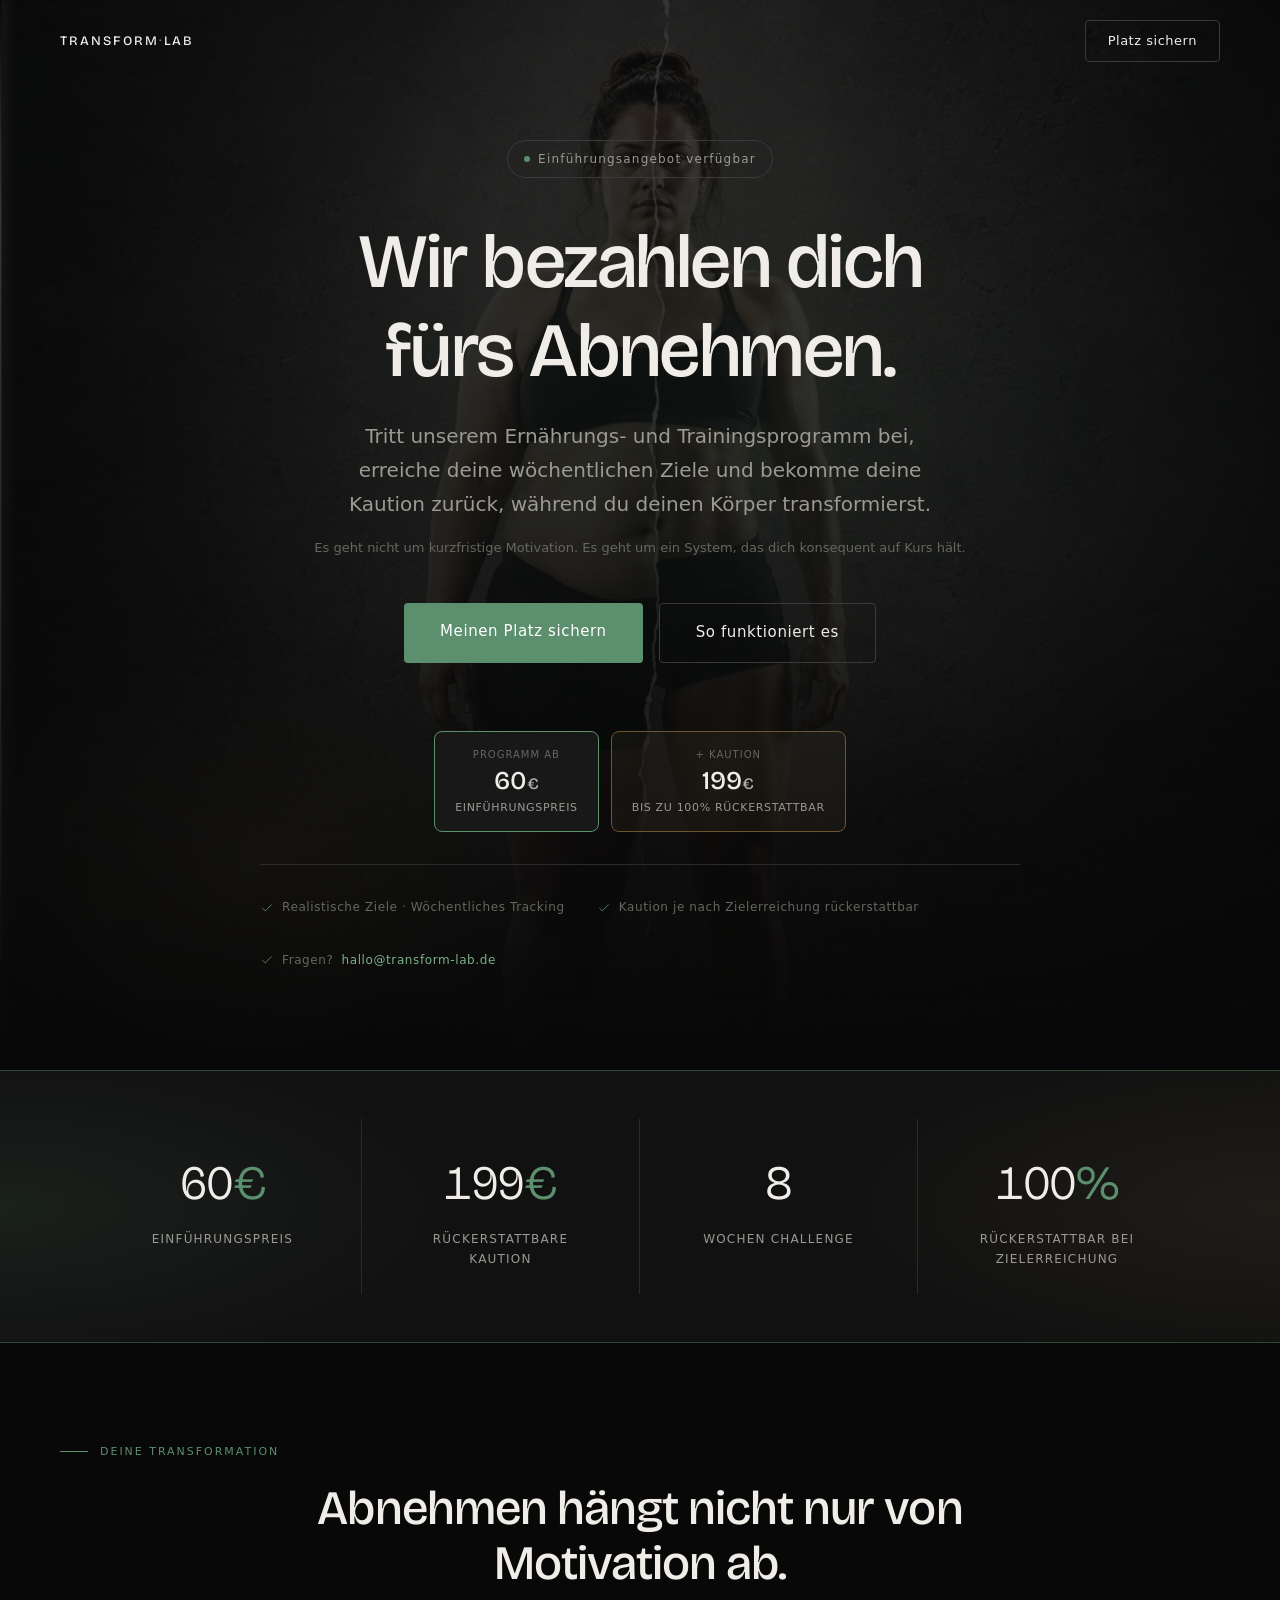
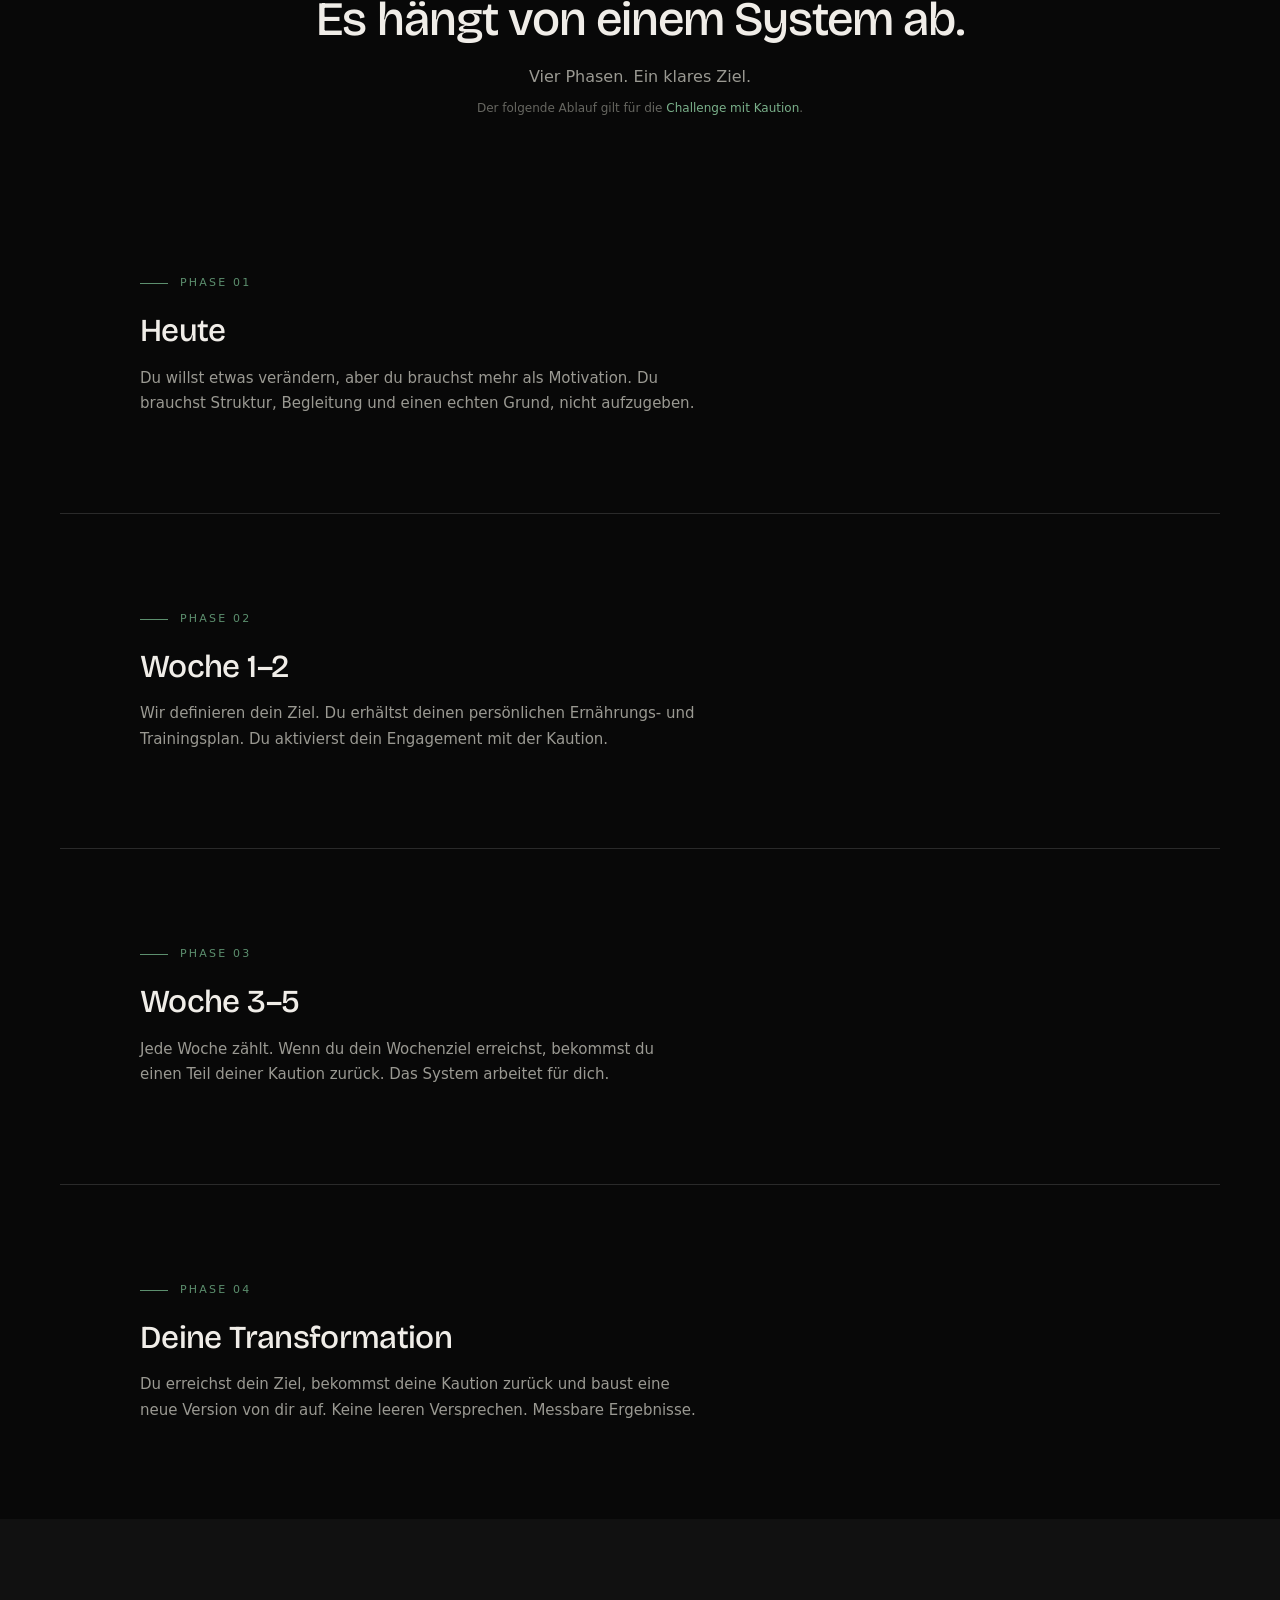
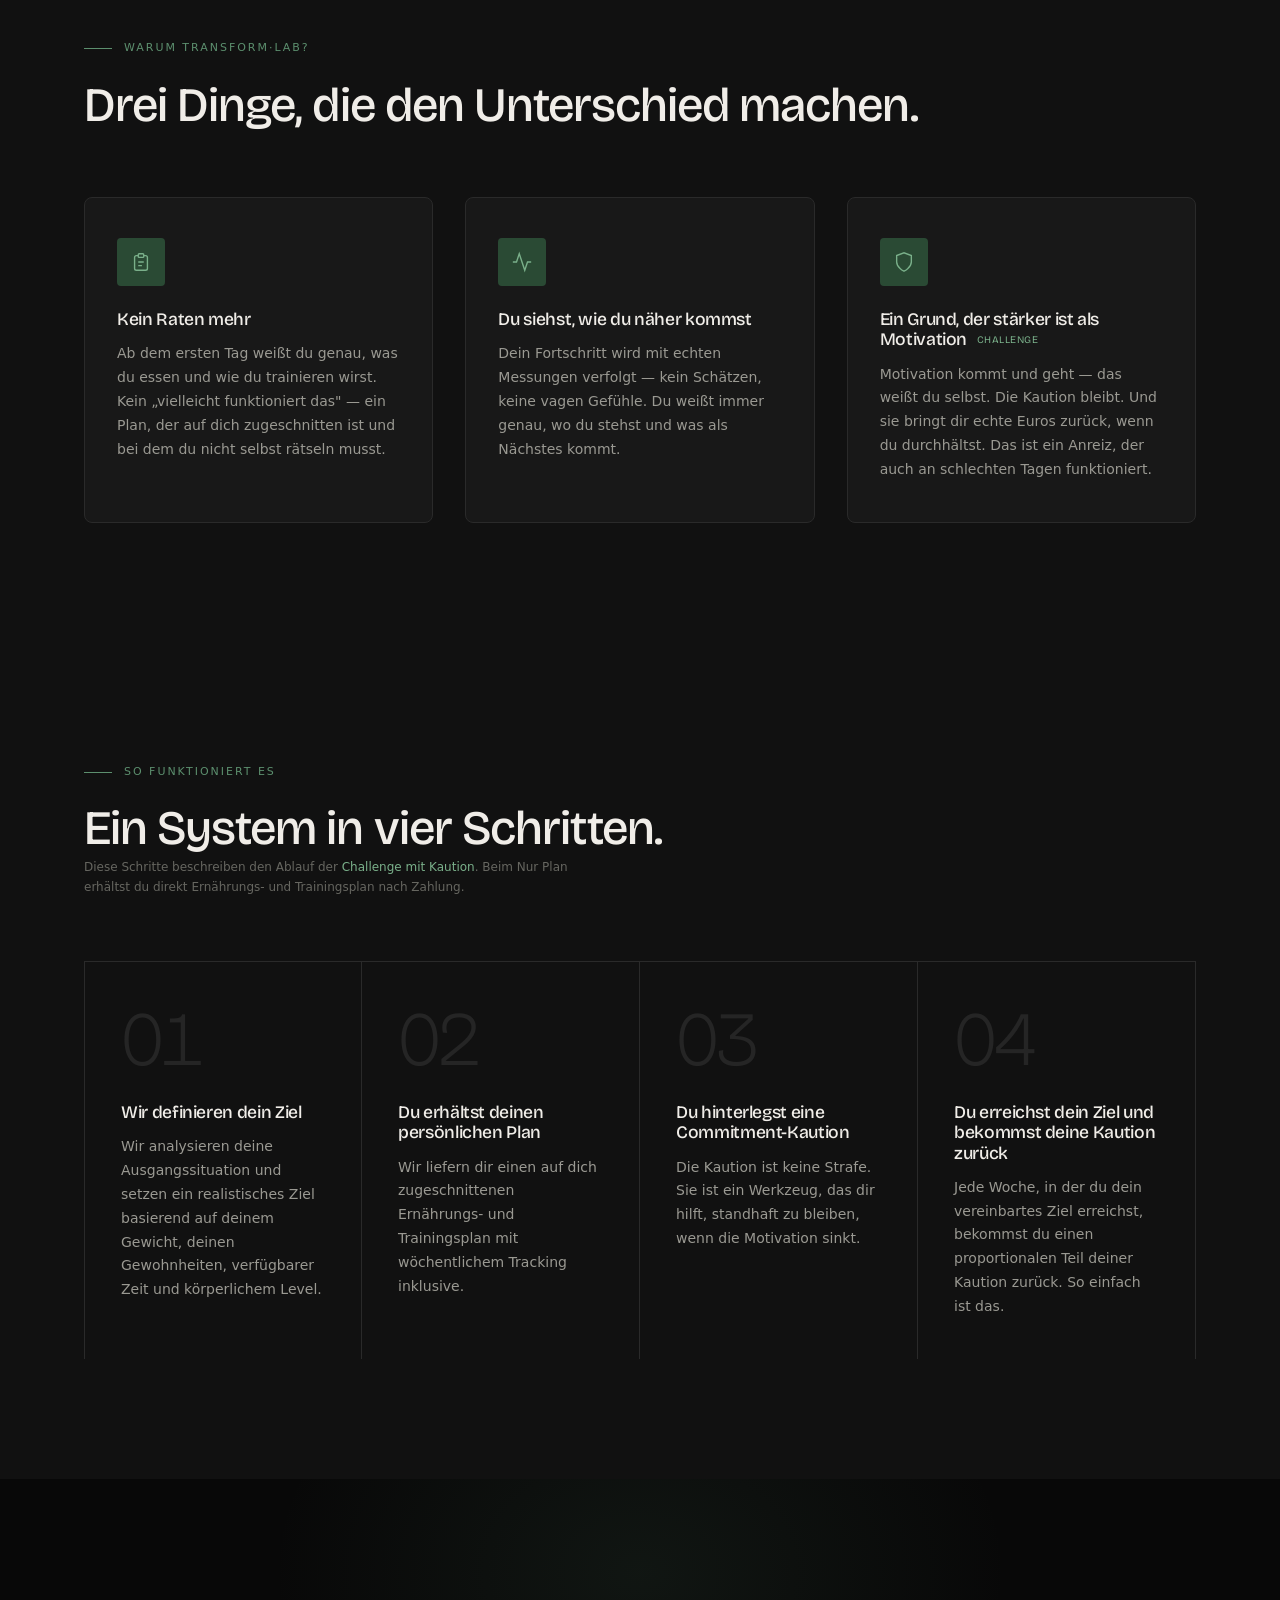
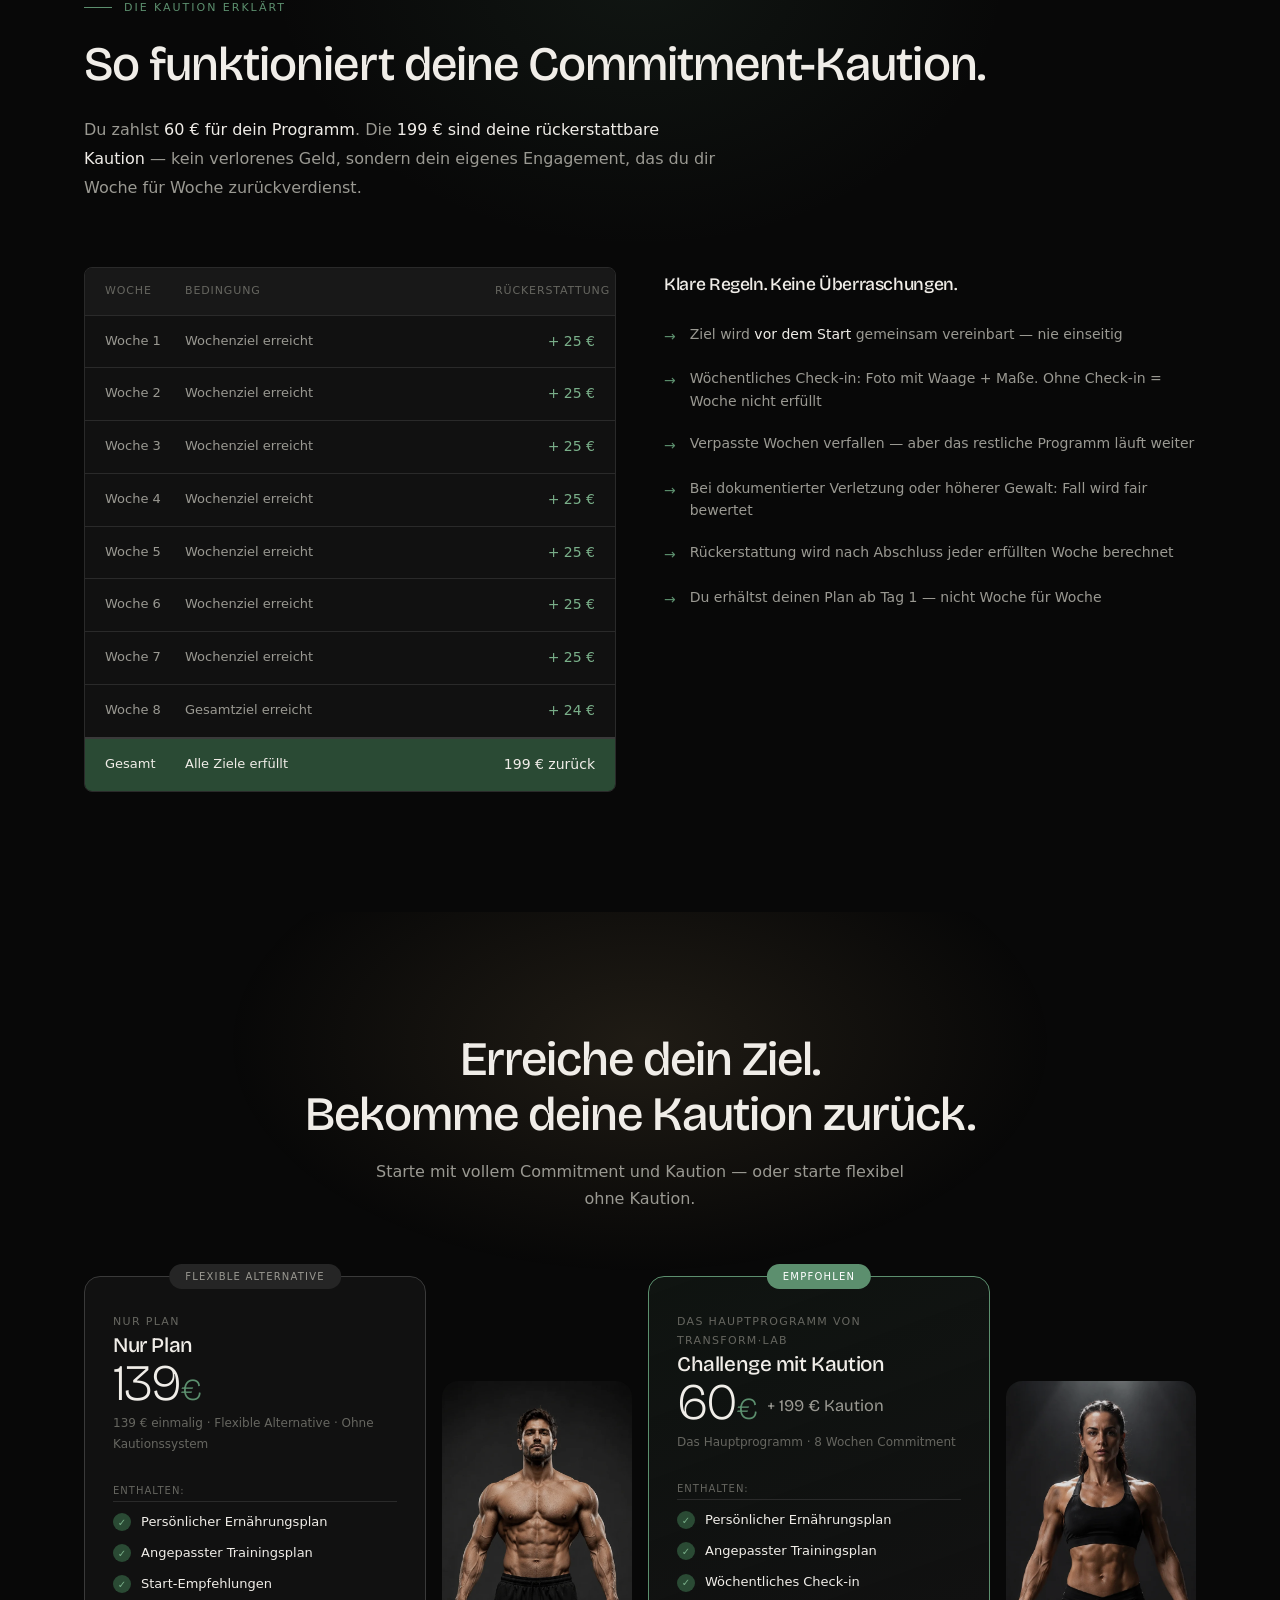
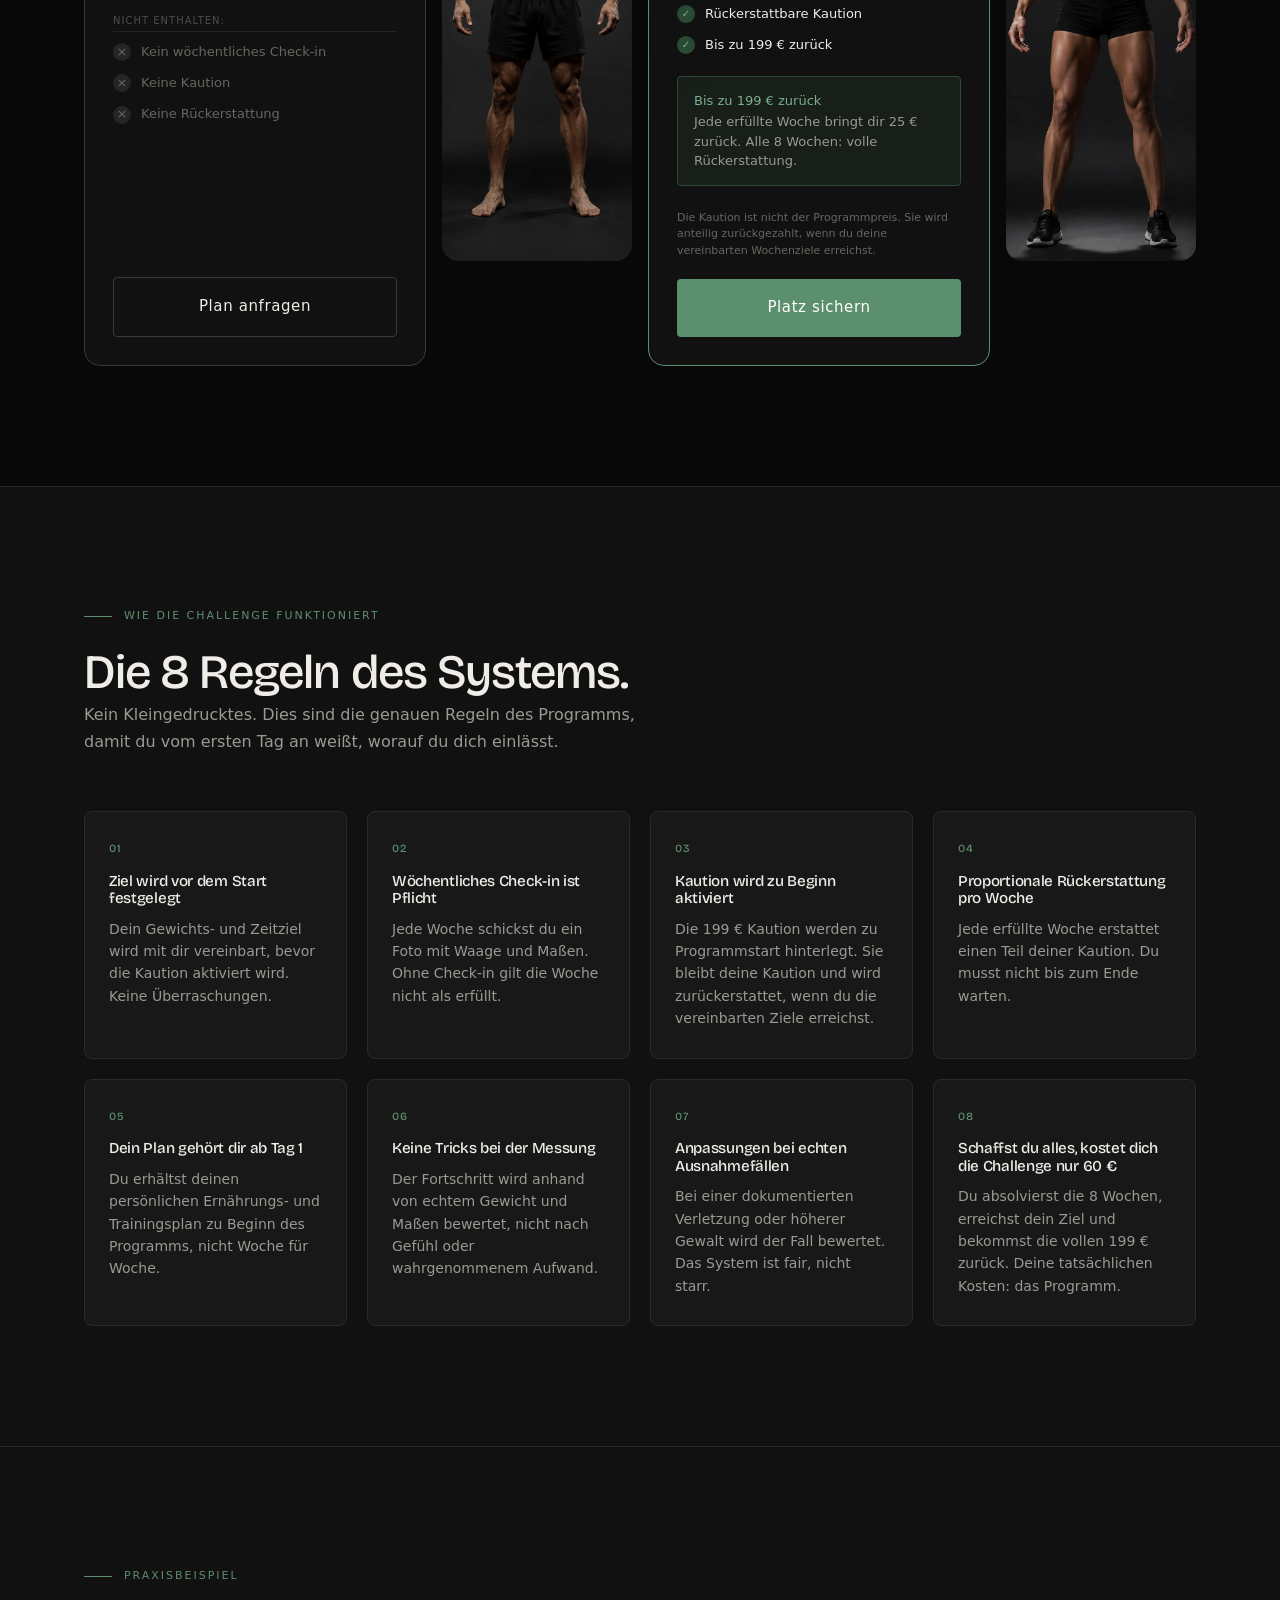
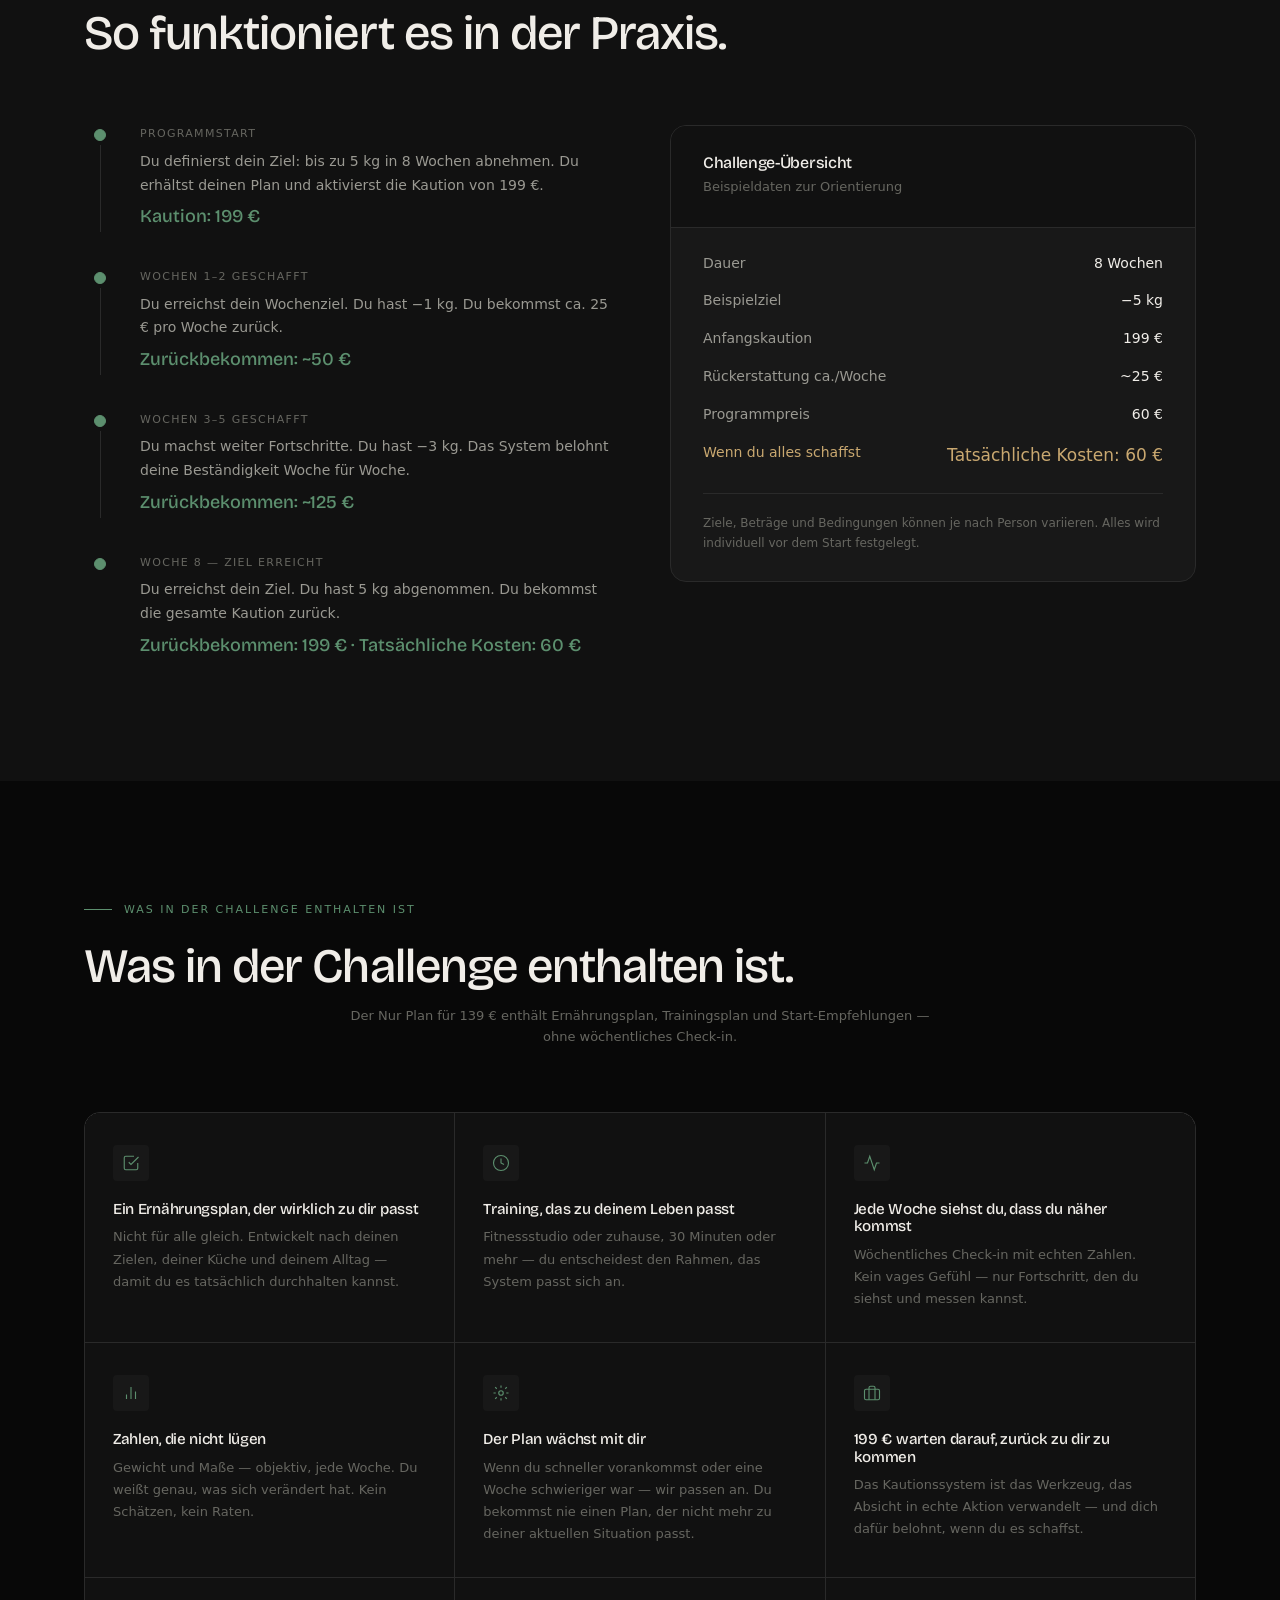
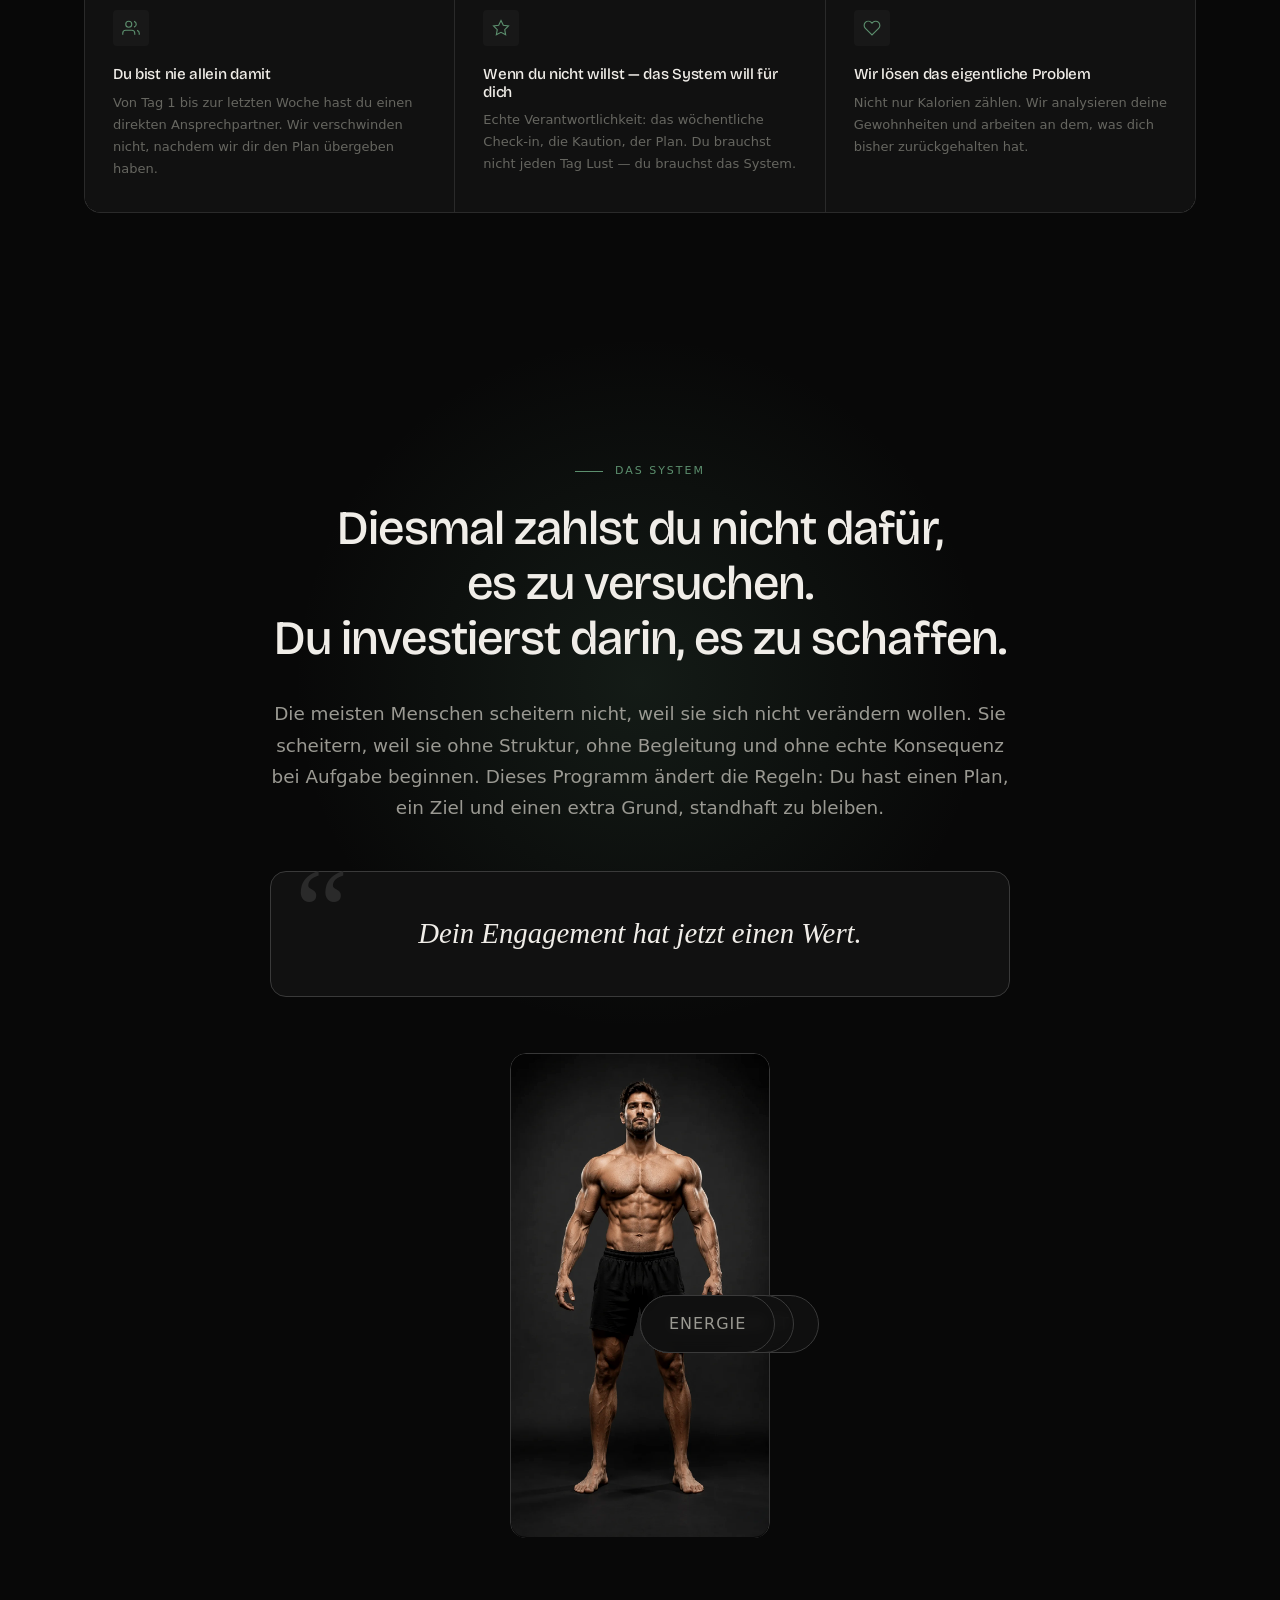
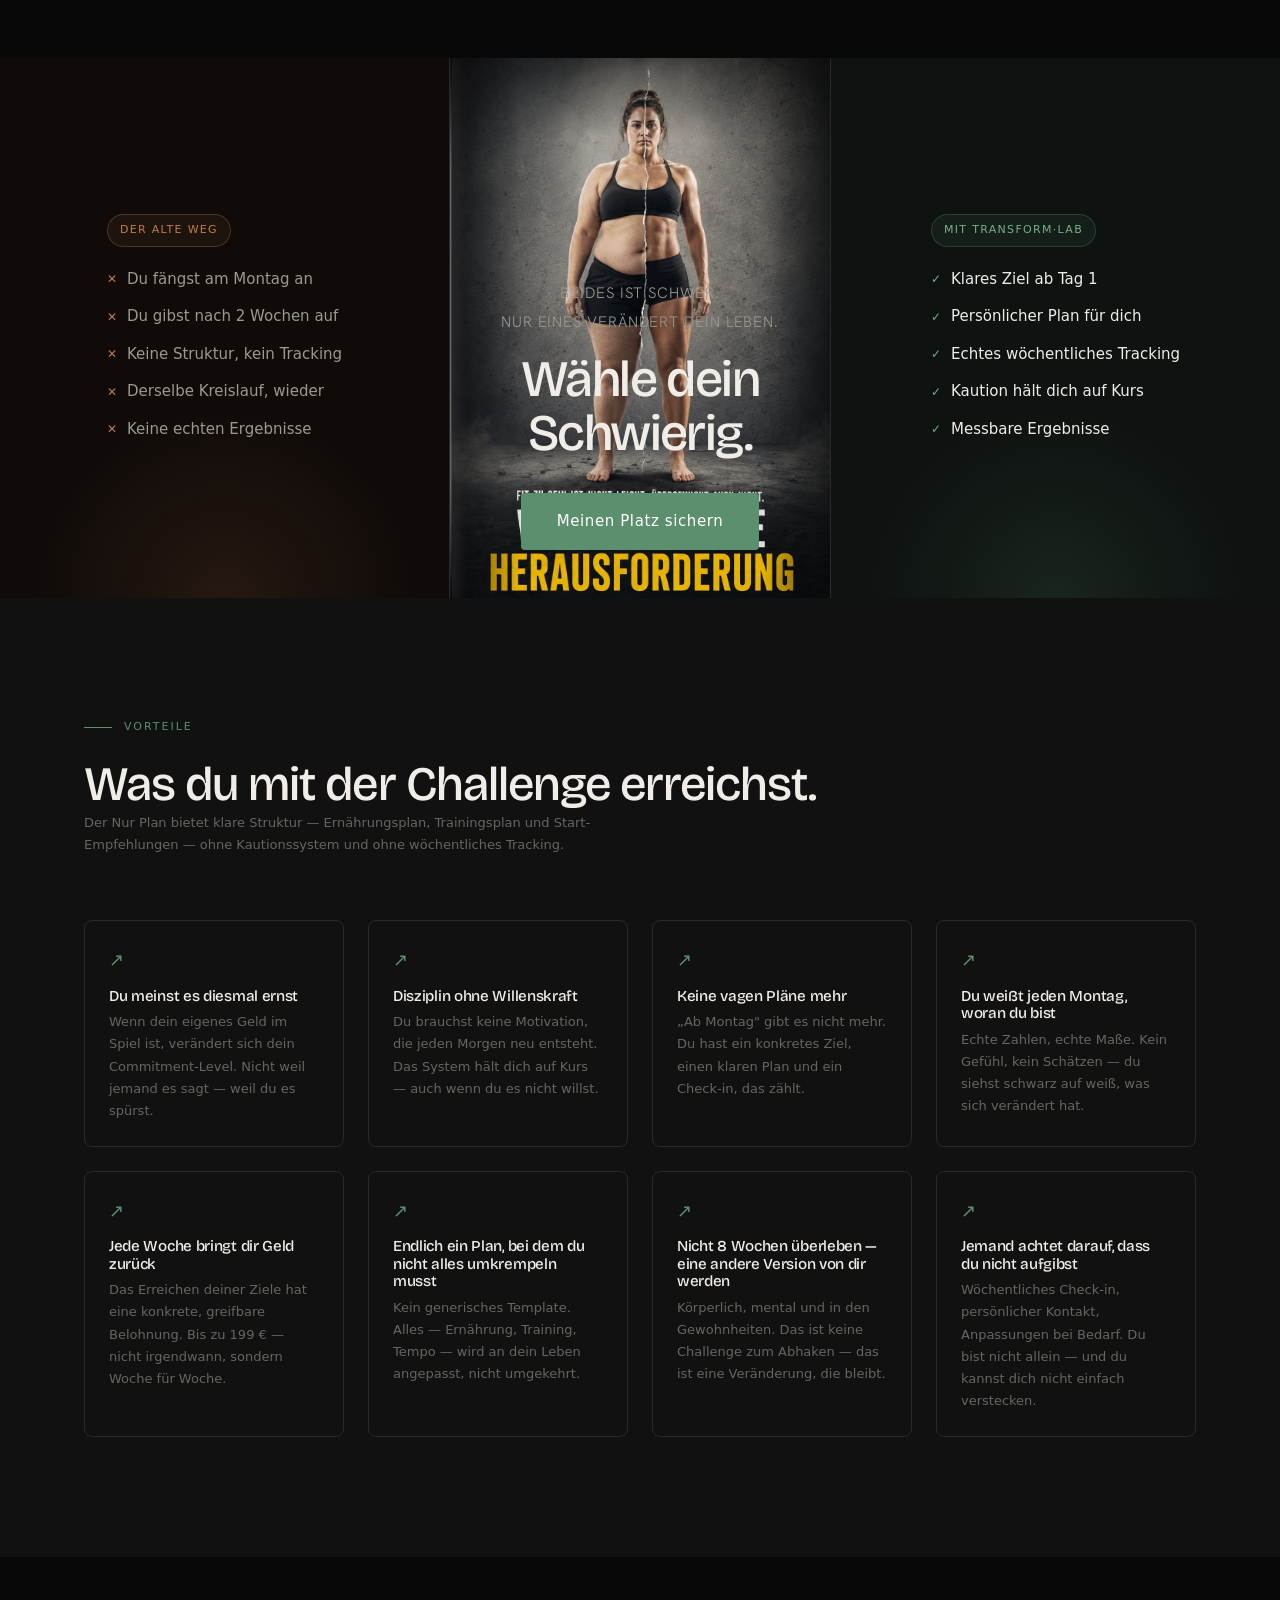
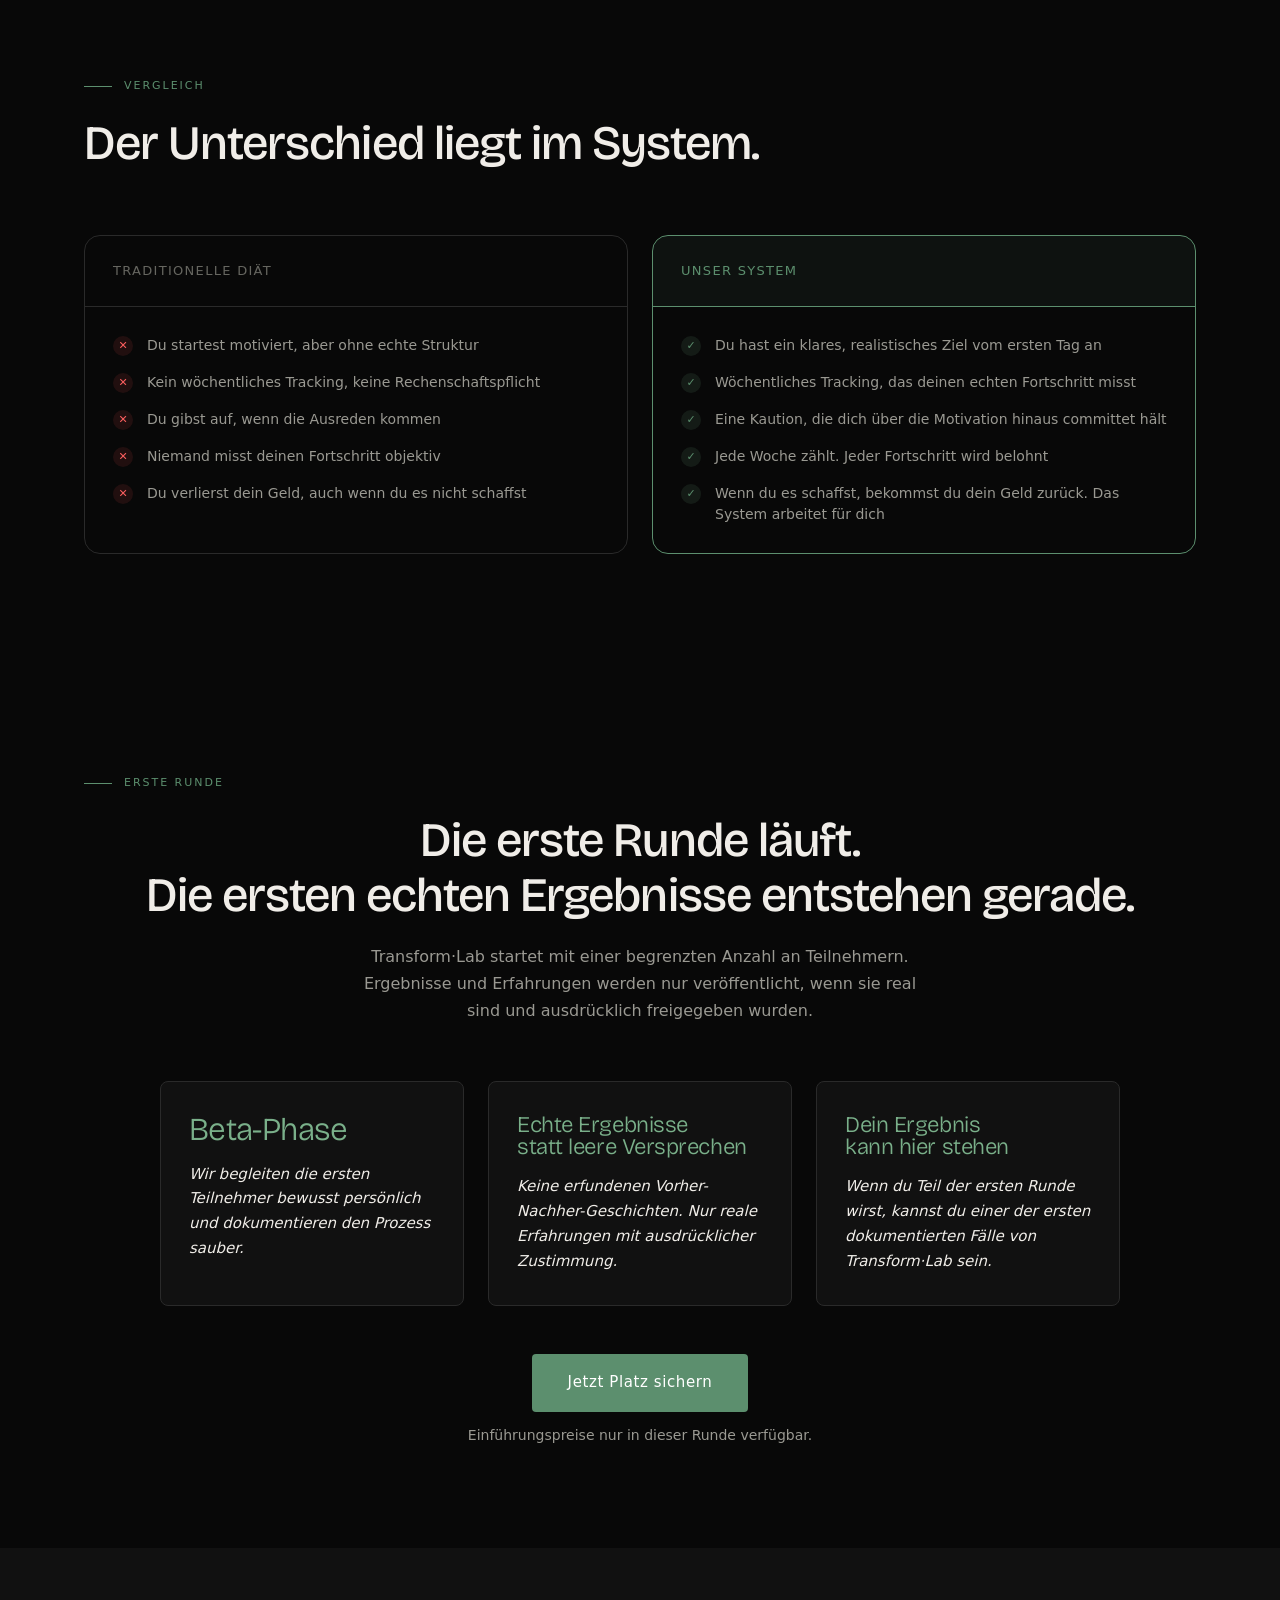
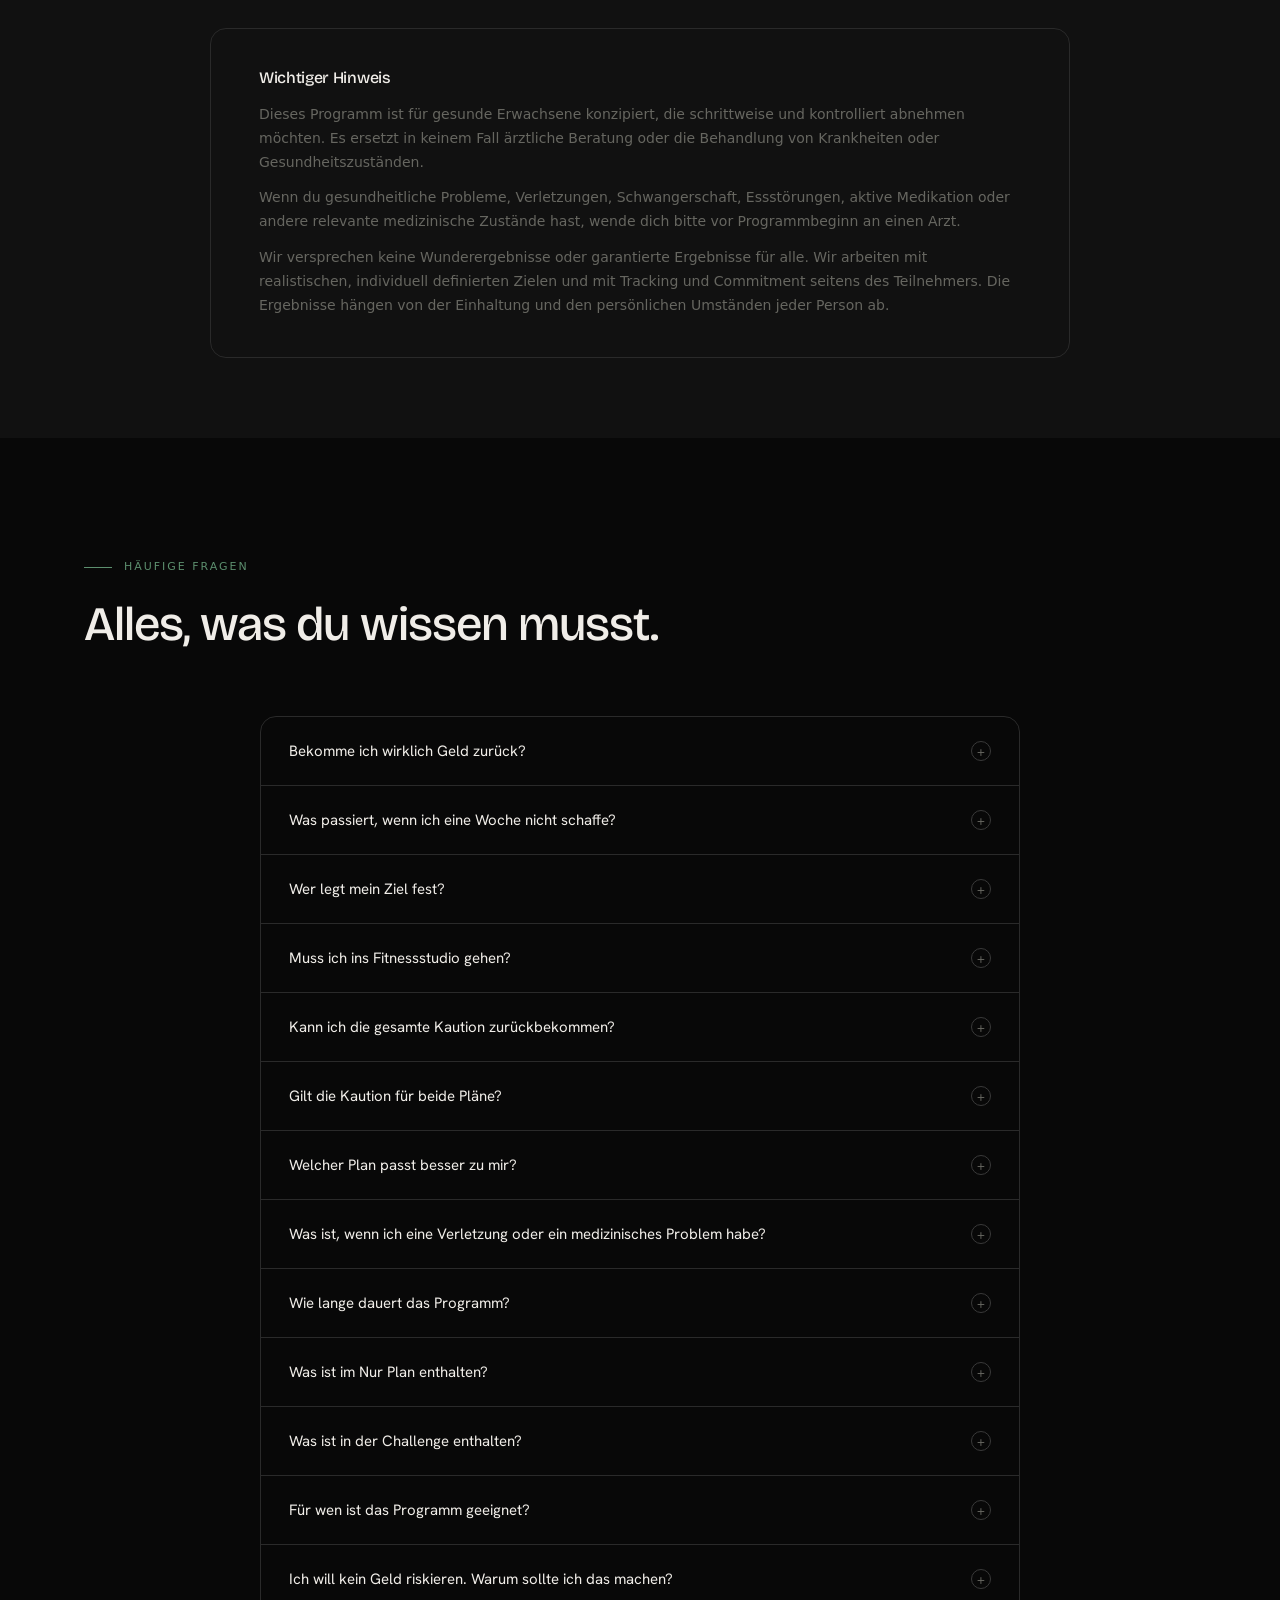
==== index.html @ 8ae3f87e "Validacion formulario: todos los errores en rojo simultaneamente - Marca TODOS los campos vacios y c" ====
<!DOCTYPE html>
<html lang="de">
<head>
  <meta charset="UTF-8">
  <meta name="viewport" content="width=device-width, initial-scale=1.0">

  <title>Transform·Lab — Wir bezahlen dich fürs Abnehmen</title>
  <meta name="description"
        content="Persönlicher Ernährungs- und Trainingsplan ab 139 €. Oder starte die 8-Wochen-Challenge mit rückerstattbarer Kaution — bis zu 199 € zurück bei Zielerreichung.">

  <meta property="og:type"        content="website">
  <meta property="og:url"         content="https://www.transform-lab.de/">
  <meta property="og:title"       content="Transform·Lab — Wir bezahlen dich fürs Abnehmen">
  <meta property="og:description" content="Erreiche deine Ziele und bekomme bis zu 199 € Kaution zurück. Persönlicher Ernährungs- und Trainingsplan inklusive.">
  <meta property="og:image"       content="https://www.transform-lab.de/assets/og-image.jpg">
  <meta name="twitter:card"       content="summary_large_image">
  <meta name="twitter:image"      content="https://www.transform-lab.de/assets/og-image.jpg">
  <link rel="canonical"           href="https://www.transform-lab.de/">

  <link rel="icon" href="assets/favicon.ico" type="image/x-icon">

  <link rel="preconnect" href="https://fonts.googleapis.com">
  <link rel="preconnect" href="https://fonts.gstatic.com" crossorigin>
  <link href="https://fonts.googleapis.com/css2?family=Bricolage+Grotesque:opsz,wght@12..96,300;12..96,400;12..96,500&family=Hanken+Grotesk:wght@300;400;500&display=swap"
        rel="stylesheet">

  <link rel="stylesheet" href="css/styles.css?v=33">

  <link rel="preload" as="image" href="assets/escultura-transformacion.webp" type="image/webp">
  <link rel="preload" as="image" href="assets/escultura-transformacion-mujer.webp" type="image/webp">

  <script type="application/ld+json">
  {
    "@context": "https://schema.org",
    "@type": "Service",
    "name": "Transform·Lab",
    "description": "8-Wochen Körpertransformationsprogramm mit rückerstattbarer Commitment-Kaution. Persönlicher Ernährungs- und Trainingsplan inklusive.",
    "url": "https://www.transform-lab.de/",
    "provider": {
      "@type": "Person",
      "name": "Gabriel Palosi",
      "email": "hallo@transform-lab.de"
    },
    "offers": {
      "@type": "Offer",
      "price": "60.00",
      "priceCurrency": "EUR",
      "description": "Einführungspreis. Zusätzlich 199 € rückerstattbare Commitment-Kaution."
    },
    "serviceType": "Fitness- und Ernährungscoaching",
    "areaServed": "DE"
  }
  </script>

  <style>
    *, *::before, *::after { box-sizing: border-box; margin: 0; padding: 0; }
    body { background: #080808; color: #f0ede8; font-family: system-ui, sans-serif; }
  </style>
</head>
<body>

  <div class="cursor-glow" id="cursorGlow" aria-hidden="true"></div>

  <header>
    <nav class="site-nav" id="siteNav" aria-label="Hauptnavigation">
      <div class="nav-inner">
        <a href="#" class="logo">Transform<span>·</span>Lab</a>
        <a href="#form" class="nav-cta">Platz sichern</a>
      </div>
    </nav>
  </header>

  <main>

    <!-- HERO -->
    <section id="hero" aria-labelledby="hero-heading">
      <div class="hero-wipe" aria-hidden="true">
        <picture>
          <source srcset="assets/escultura-transformacion.webp" type="image/webp">
          <img src="assets/escultura-transformacion.png" alt="" class="hero-wipe-img hero-wipe-img--man" fetchpriority="high">
        </picture>
        <picture>
          <source srcset="assets/escultura-transformacion-mujer.webp" type="image/webp">
          <img src="assets/escultura-transformacion-mujer.png" alt="" class="hero-wipe-img hero-wipe-img--woman" fetchpriority="high">
        </picture>
        <div class="hero-wipe-line"></div>
      </div>
      <div class="hero-bg"   aria-hidden="true"></div>
      <div class="hero-grid" aria-hidden="true"></div>

      <div class="container hero-content">
        <div class="hero-inner">

          <div class="hero-text-col">
            <div class="hero-badge" aria-label="Angebotsstatus">
              <span class="hero-badge-dot" aria-hidden="true"></span>
              Einführungsangebot verfügbar
            </div>

            <h1 id="hero-heading" class="hero-title">
              Wir bezahlen dich<br>fürs Abnehmen.
            </h1>

            <p class="hero-sub">
              Tritt unserem Ernährungs- und Trainingsprogramm bei, erreiche
              deine wöchentlichen Ziele und bekomme deine Kaution zurück,
              während du deinen Körper transformierst.
            </p>
            <p class="hero-meta">
              Es geht nicht um kurzfristige Motivation. Es geht um ein System,
              das dich konsequent auf Kurs hält.
            </p>

            <div class="hero-ctas">
              <a href="#form" class="btn-primary">Meinen Platz sichern</a>
              <a href="#how" class="btn-secondary">So funktioniert es</a>
            </div>

            <div class="hero-price-cards" aria-label="Preisübersicht">
              <div class="hpc-card hpc-card--main">
                <div class="hpc-label-top">Programm ab</div>
                <div class="hpc-value">60<span>€</span></div>
                <div class="hpc-label">Einführungspreis</div>
              </div>
              <div class="hpc-card hpc-card--fianza">
                <div class="hpc-label-top">+ Kaution</div>
                <div class="hpc-value">199<span>€</span></div>
                <div class="hpc-label">Bis zu 100% rückerstattbar</div>
              </div>
            </div>

            <ul class="hero-trust" aria-label="Programmgarantien">
              <li>
                <svg viewBox="0 0 24 24" aria-hidden="true"><polyline points="20 6 9 17 4 12"/></svg>
                Realistische Ziele · Wöchentliches Tracking
              </li>
              <li>
                <svg viewBox="0 0 24 24" aria-hidden="true"><polyline points="20 6 9 17 4 12"/></svg>
                Kaution je nach Zielerreichung rückerstattbar
              </li>
              <li>
                <svg viewBox="0 0 24 24" aria-hidden="true"><polyline points="20 6 9 17 4 12"/></svg>
                Fragen? <a href="mailto:hallo@transform-lab.de" style="color:var(--green-light);text-decoration:none">hallo@transform-lab.de</a>
              </li>
            </ul>
          </div>


        </div>
      </div>
    </section>

    <!-- ZAHLEN -->
    <div class="numbers-strip" aria-label="Programmdaten">
      <div class="container">
        <ul class="numbers-grid" style="list-style:none">
          <li class="number-item reveal">
            <div class="num"><span class="num-value" data-count-from="139" data-count-to="60">60</span><span>€</span></div>
            <div class="desc">Einführungspreis</div>
          </li>
          <li class="number-item reveal reveal-delay-1">
            <div class="num"><span class="num-value" data-count-from="0" data-count-to="199">199</span><span>€</span></div>
            <div class="desc">Rückerstattbare Kaution</div>
          </li>
          <li class="number-item reveal reveal-delay-2">
            <div class="num"><span class="num-value" data-count-from="0" data-count-to="8">8</span></div>
            <div class="desc">Wochen Challenge</div>
          </li>
          <li class="number-item reveal reveal-delay-3">
            <div class="num"><span class="num-value" data-count-from="0" data-count-to="100">100</span><span>%</span></div>
            <div class="desc">Rückerstattbar bei Zielerreichung</div>
          </li>
        </ul>
      </div>
    </div>

    <!-- STORY -->
    <section id="story" aria-labelledby="story-heading">
      <div class="story-intro container reveal">
        <span class="label label-line">Deine Transformation</span>
        <h2 id="story-heading">
          Abnehmen hängt nicht nur von Motivation ab.<br>
          Es hängt von einem System ab.
        </h2>
        <p>Vier Phasen. Ein klares Ziel.
          <span style="display:block;margin-top:8px;font-size:12px;color:var(--text-dim)">
            Der folgende Ablauf gilt für die <strong style="color:var(--green-light)">Challenge mit Kaution</strong>.
          </span>
        </p>
      </div>

      <div class="story-panels" id="storyPanels">
        <div class="story-left" id="storyLeft">

          <div class="story-phase active" data-phase="0" data-phase-label="Heute">
            <div class="phase-number" aria-hidden="true">Phase 01</div>
            <h3>Heute</h3>
            <p>Du willst etwas verändern, aber du brauchst mehr als
               Motivation. Du brauchst Struktur, Begleitung und einen
               echten Grund, nicht aufzugeben.</p>
          </div>

          <div class="story-phase" data-phase="1" data-phase-label="Woche 1–2">
            <div class="phase-number" aria-hidden="true">Phase 02</div>
            <h3>Woche 1–2</h3>
            <p>Wir definieren dein Ziel. Du erhältst deinen persönlichen
               Ernährungs- und Trainingsplan. Du aktivierst dein Engagement
               mit der Kaution.</p>
          </div>

          <div class="story-phase" data-phase="2" data-phase-label="Woche 3–5">
            <div class="phase-number" aria-hidden="true">Phase 03</div>
            <h3>Woche 3–5</h3>
            <p>Jede Woche zählt. Wenn du dein Wochenziel erreichst,
               bekommst du einen Teil deiner Kaution zurück.
               Das System arbeitet für dich.</p>
          </div>

          <div class="story-phase" data-phase="3" data-phase-label="Deine Transformation">
            <div class="phase-number" aria-hidden="true">Phase 04</div>
            <h3>Deine Transformation</h3>
            <p>Du erreichst dein Ziel, bekommst deine Kaution zurück
               und baust eine neue Version von dir auf. Keine leeren
               Versprechen. Messbare Ergebnisse.</p>
          </div>

        </div>
      </div>
    </section>

    <!-- WARUM TRANSFORM·LAB -->
    <section id="warum" aria-labelledby="warum-heading">
      <div class="container">
        <span class="label label-line reveal">Warum Transform·Lab?</span>
        <h2 id="warum-heading" class="reveal">Drei Dinge, die den Unterschied machen.</h2>

        <div class="warum-grid">
          <div class="warum-card reveal">
            <div class="warum-icon" aria-hidden="true">
              <svg viewBox="0 0 24 24" fill="none" stroke="currentColor" stroke-width="1.5"><path d="M9 5H7a2 2 0 0 0-2 2v12a2 2 0 0 0 2 2h10a2 2 0 0 0 2-2V7a2 2 0 0 0-2-2h-2"/><rect x="9" y="3" width="6" height="4" rx="1"/><path d="M9 12h6M9 16h4"/></svg>
            </div>
            <h3>Kein Raten mehr</h3>
            <p>Ab dem ersten Tag weißt du genau, was du essen und wie du trainieren wirst. Kein „vielleicht funktioniert das" — ein Plan, der auf dich zugeschnitten ist und bei dem du nicht selbst rätseln musst.</p>
          </div>

          <div class="warum-card reveal reveal-delay-1">
            <div class="warum-icon" aria-hidden="true">
              <svg viewBox="0 0 24 24" fill="none" stroke="currentColor" stroke-width="1.5"><path d="M22 12h-4l-3 9L9 3l-3 9H2"/></svg>
            </div>
            <h3>Du siehst, wie du näher kommst</h3>
            <p>Dein Fortschritt wird mit echten Messungen verfolgt — kein Schätzen, keine vagen Gefühle. Du weißt immer genau, wo du stehst und was als Nächstes kommt.</p>
          </div>

          <div class="warum-card reveal reveal-delay-2">
            <div class="warum-icon" aria-hidden="true">
              <svg viewBox="0 0 24 24" fill="none" stroke="currentColor" stroke-width="1.5"><path d="M12 22s8-4 8-10V5l-8-3-8 3v7c0 6 8 10 8 10z"/></svg>
            </div>
            <h3>Ein Grund, der stärker ist als Motivation <span style="font-size:10px;font-weight:400;color:var(--green-light);letter-spacing:.05em;text-transform:uppercase;vertical-align:middle;margin-left:6px">Challenge</span></h3>
            <p>Motivation kommt und geht — das weißt du selbst. Die Kaution bleibt. Und sie bringt dir echte Euros zurück, wenn du durchhältst. Das ist ein Anreiz, der auch an schlechten Tagen funktioniert.</p>
          </div>
        </div>
      </div>
    </section>

    <!-- SO FUNKTIONIERT ES -->
    <section id="how" aria-labelledby="how-heading">
      <div class="container">
        <span class="label label-line reveal">So funktioniert es</span>
        <h2 id="how-heading" class="reveal">Ein System in vier Schritten.</h2>
        <p class="reveal" style="font-size:12px;color:var(--text-dim);margin-bottom:40px;max-width:500px">
          Diese Schritte beschreiben den Ablauf der <strong style="color:var(--green-light)">Challenge mit Kaution</strong>.
          Beim Nur Plan erhältst du direkt Ernährungs- und Trainingsplan nach Zahlung.
        </p>

        <ol class="steps" style="list-style:none">
          <li class="step reveal">
            <div class="step-num" aria-hidden="true">01</div>
            <h3>Wir definieren dein Ziel</h3>
            <p>Wir analysieren deine Ausgangssituation und setzen ein
               realistisches Ziel basierend auf deinem Gewicht, deinen
               Gewohnheiten, verfügbarer Zeit und körperlichem Level.</p>
          </li>
          <li class="step reveal reveal-delay-1">
            <div class="step-num" aria-hidden="true">02</div>
            <h3>Du erhältst deinen persönlichen Plan</h3>
            <p>Wir liefern dir einen auf dich zugeschnittenen Ernährungs-
               und Trainingsplan mit wöchentlichem Tracking inklusive.</p>
          </li>
          <li class="step reveal reveal-delay-2">
            <div class="step-num" aria-hidden="true">03</div>
            <h3>Du hinterlegst eine Commitment-Kaution</h3>
            <p>Die Kaution ist keine Strafe. Sie ist ein Werkzeug, das
               dir hilft, standhaft zu bleiben, wenn die Motivation sinkt.</p>
          </li>
          <li class="step reveal reveal-delay-3">
            <div class="step-num" aria-hidden="true">04</div>
            <h3>Du erreichst dein Ziel und bekommst deine Kaution zurück</h3>
            <p>Jede Woche, in der du dein vereinbartes Ziel erreichst,
               bekommst du einen proportionalen Teil deiner Kaution zurück.
               So einfach ist das.</p>
          </li>
        </ol>
      </div>
    </section>

    <!-- SO FUNKTIONIERT DIE KAUTION -->
    <section id="kaution" aria-labelledby="kaution-heading">
      <div class="container">
        <span class="label label-line reveal">Die Kaution erklärt</span>
        <h2 id="kaution-heading" class="reveal">So funktioniert deine Commitment-Kaution.</h2>
        <p class="kaution-intro reveal reveal-delay-1">
          Du zahlst <strong>60 € für dein Programm</strong>. Die <strong>199 € sind deine rückerstattbare Kaution</strong> —
          kein verlorenes Geld, sondern dein eigenes Engagement, das du dir Woche für Woche zurückverdienst.
        </p>

        <div class="kaution-grid">
          <div class="kaution-table reveal reveal-delay-1">
            <div class="kaution-table-head">
              <span>Woche</span>
              <span>Bedingung</span>
              <span>Rückerstattung</span>
            </div>
            <div class="kaution-row">
              <span class="kw">Woche 1</span>
              <span class="kc">Wochenziel erreicht</span>
              <span class="kr">+ 25 €</span>
            </div>
            <div class="kaution-row">
              <span class="kw">Woche 2</span>
              <span class="kc">Wochenziel erreicht</span>
              <span class="kr">+ 25 €</span>
            </div>
            <div class="kaution-row">
              <span class="kw">Woche 3</span>
              <span class="kc">Wochenziel erreicht</span>
              <span class="kr">+ 25 €</span>
            </div>
            <div class="kaution-row">
              <span class="kw">Woche 4</span>
              <span class="kc">Wochenziel erreicht</span>
              <span class="kr">+ 25 €</span>
            </div>
            <div class="kaution-row">
              <span class="kw">Woche 5</span>
              <span class="kc">Wochenziel erreicht</span>
              <span class="kr">+ 25 €</span>
            </div>
            <div class="kaution-row">
              <span class="kw">Woche 6</span>
              <span class="kc">Wochenziel erreicht</span>
              <span class="kr">+ 25 €</span>
            </div>
            <div class="kaution-row">
              <span class="kw">Woche 7</span>
              <span class="kc">Wochenziel erreicht</span>
              <span class="kr">+ 25 €</span>
            </div>
            <div class="kaution-row kaution-row--last">
              <span class="kw">Woche 8</span>
              <span class="kc">Gesamtziel erreicht</span>
              <span class="kr">+ 24 €</span>
            </div>
            <div class="kaution-row kaution-row--total">
              <span class="kw">Gesamt</span>
              <span class="kc">Alle Ziele erfüllt</span>
              <span class="kr">199 € zurück</span>
            </div>
          </div>

          <div class="kaution-rules reveal reveal-delay-2">
            <h4>Klare Regeln. Keine Überraschungen.</h4>
            <ul class="kaution-rules-list">
              <li>
                <span class="kr-icon" aria-hidden="true">→</span>
                <span>Ziel wird <strong>vor dem Start</strong> gemeinsam vereinbart — nie einseitig</span>
              </li>
              <li>
                <span class="kr-icon" aria-hidden="true">→</span>
                <span>Wöchentliches Check-in: Foto mit Waage + Maße. Ohne Check-in = Woche nicht erfüllt</span>
              </li>
              <li>
                <span class="kr-icon" aria-hidden="true">→</span>
                <span>Verpasste Wochen verfallen — aber das restliche Programm läuft weiter</span>
              </li>
              <li>
                <span class="kr-icon" aria-hidden="true">→</span>
                <span>Bei dokumentierter Verletzung oder höherer Gewalt: Fall wird fair bewertet</span>
              </li>
              <li>
                <span class="kr-icon" aria-hidden="true">→</span>
                <span>Rückerstattung wird nach Abschluss jeder erfüllten Woche berechnet</span>
              </li>
              <li>
                <span class="kr-icon" aria-hidden="true">→</span>
                <span>Du erhältst deinen Plan ab Tag 1 — nicht Woche für Woche</span>
              </li>
            </ul>
          </div>
        </div>
      </div>
    </section>

    <!-- PREIS -->
    <section id="pricing" aria-labelledby="pricing-heading">
      <div class="container">
        <div class="pricing-header reveal">
          <h2 id="pricing-heading">
            Erreiche dein Ziel.<br>Bekomme deine Kaution zurück.
          </h2>
          <p style="margin-top:16px; max-width:540px; margin-left:auto; margin-right:auto;">
            Starte mit vollem Commitment und Kaution —
            <span style="color:var(--text-muted)">oder starte flexibel ohne Kaution.</span>
          </p>
        </div>

        <div class="pricing-compare">

          <!-- PLAN OHNE KAUTION -->
          <div class="pc-card reveal">
            <div class="pc-badge-top pc-badge-top--alt">Flexible Alternative</div>
            <div>
              <div class="pc-label">Nur Plan</div>
              <h3 class="pc-title">Nur Plan</h3>
              <div class="pc-price">139<span>€</span></div>
              <div class="pc-price-note">139 € einmalig · Flexible Alternative · Ohne Kautionssystem</div>
            </div>
            <ul class="pc-list">
              <li class="pc-list-section">Enthalten:</li>
              <li class="pc-item pc-item--yes">Persönlicher Ernährungsplan</li>
              <li class="pc-item pc-item--yes">Angepasster Trainingsplan</li>
              <li class="pc-item pc-item--yes">Start-Empfehlungen</li>
              <li class="pc-list-section pc-list-section--no">Nicht enthalten:</li>
              <li class="pc-item pc-item--no">Kein wöchentliches Check-in</li>
              <li class="pc-item pc-item--no">Keine Kaution</li>
              <li class="pc-item pc-item--no">Keine Rückerstattung</li>
            </ul>
            <a href="#form" class="btn-secondary pc-cta" data-plan="nur_plan">Plan anfragen</a>
          </div>

          <!-- IMAGEN HOMBRE -->
          <div class="pc-image-col" aria-hidden="true">
            <picture>
              <source srcset="assets/atleta-hombre.webp" type="image/webp">
              <img src="assets/atleta-hombre.png" alt="" loading="lazy" class="pc-img">
            </picture>
          </div>

          <!-- PLAN MIT KAUTION -->
          <div class="pc-card pc-card--featured reveal reveal-delay-2">
            <div class="pc-badge-top">Empfohlen</div>
            <div>
              <div class="pc-label">Das Hauptprogramm von Transform·Lab</div>
              <h3 class="pc-title">Challenge mit Kaution</h3>
              <div class="pc-price">60<span>€</span> <small>+ 199 € Kaution</small></div>
              <div class="pc-price-note">Das Hauptprogramm · 8 Wochen Commitment</div>
            </div>
            <ul class="pc-list">
              <li class="pc-list-section">Enthalten:</li>
              <li class="pc-item pc-item--yes">Persönlicher Ernährungsplan</li>
              <li class="pc-item pc-item--yes">Angepasster Trainingsplan</li>
              <li class="pc-item pc-item--yes">Wöchentliches Check-in</li>
              <li class="pc-item pc-item--yes">Rückerstattbare Kaution</li>
              <li class="pc-item pc-item--yes">Bis zu 199 € zurück</li>
            </ul>
            <div class="pc-callout">
              <strong>Bis zu 199 € zurück</strong>
              Jede erfüllte Woche bringt dir 25 € zurück. Alle 8 Wochen: volle Rückerstattung.
            </div>
            <p class="pc-microcopy">Die Kaution ist nicht der Programmpreis. Sie wird anteilig zurückgezahlt, wenn du deine vereinbarten Wochenziele erreichst.</p>
            <a href="#form" class="btn-primary pc-cta" data-plan="mit_kaution">Platz sichern</a>
          </div>

          <!-- IMAGEN MUJER -->
          <div class="pc-image-col" aria-hidden="true">
            <picture>
              <source srcset="assets/atleta-mujer.webp" type="image/webp">
              <img src="assets/atleta-mujer.png" alt="" loading="lazy" class="pc-img">
            </picture>
          </div>

        </div>
      </div>
    </section>

    <!-- REGELN DER CHALLENGE -->
    <section id="reglas" aria-labelledby="reglas-heading">
      <div class="container">
        <span class="label label-line reveal">Wie die Challenge funktioniert</span>
        <h2 id="reglas-heading" class="reveal">Die 8 Regeln des Systems.</h2>
        <p class="reglas-intro reveal reveal-delay-1">
          Kein Kleingedrucktes. Dies sind die genauen Regeln des Programms,
          damit du vom ersten Tag an weißt, worauf du dich einlässt.
        </p>

        <ol class="reglas-grid" style="list-style:none">
          <li class="regla-card reveal">
            <div class="regla-num" aria-hidden="true">01</div>
            <h4>Ziel wird vor dem Start festgelegt</h4>
            <p>Dein Gewichts- und Zeitziel wird mit dir vereinbart, bevor die Kaution aktiviert wird. Keine Überraschungen.</p>
          </li>
          <li class="regla-card reveal reveal-delay-1">
            <div class="regla-num" aria-hidden="true">02</div>
            <h4>Wöchentliches Check-in ist Pflicht</h4>
            <p>Jede Woche schickst du ein Foto mit Waage und Maßen. Ohne Check-in gilt die Woche nicht als erfüllt.</p>
          </li>
          <li class="regla-card reveal reveal-delay-2">
            <div class="regla-num" aria-hidden="true">03</div>
            <h4>Kaution wird zu Beginn aktiviert</h4>
            <p>Die 199 € Kaution werden zu Programmstart hinterlegt. Sie bleibt deine Kaution und wird zurückerstattet, wenn du die vereinbarten Ziele erreichst.</p>
          </li>
          <li class="regla-card reveal reveal-delay-3">
            <div class="regla-num" aria-hidden="true">04</div>
            <h4>Proportionale Rückerstattung pro Woche</h4>
            <p>Jede erfüllte Woche erstattet einen Teil deiner Kaution. Du musst nicht bis zum Ende warten.</p>
          </li>
          <li class="regla-card reveal">
            <div class="regla-num" aria-hidden="true">05</div>
            <h4>Dein Plan gehört dir ab Tag 1</h4>
            <p>Du erhältst deinen persönlichen Ernährungs- und Trainingsplan zu Beginn des Programms, nicht Woche für Woche.</p>
          </li>
          <li class="regla-card reveal reveal-delay-1">
            <div class="regla-num" aria-hidden="true">06</div>
            <h4>Keine Tricks bei der Messung</h4>
            <p>Der Fortschritt wird anhand von echtem Gewicht und Maßen bewertet, nicht nach Gefühl oder wahrgenommenem Aufwand.</p>
          </li>
          <li class="regla-card reveal reveal-delay-2">
            <div class="regla-num" aria-hidden="true">07</div>
            <h4>Anpassungen bei echten Ausnahmefällen</h4>
            <p>Bei einer dokumentierten Verletzung oder höherer Gewalt wird der Fall bewertet. Das System ist fair, nicht starr.</p>
          </li>
          <li class="regla-card reveal reveal-delay-3">
            <div class="regla-num" aria-hidden="true">08</div>
            <h4>Schaffst du alles, kostet dich die Challenge nur 60 €</h4>
            <p>Du absolvierst die 8 Wochen, erreichst dein Ziel und bekommst die vollen 199 € zurück. Deine tatsächlichen Kosten: das Programm.</p>
          </li>
        </ol>
      </div>
    </section>

    <!-- PRAXISBEISPIEL -->
    <section id="example" aria-labelledby="example-heading">
      <div class="container">
        <span class="label label-line reveal">Praxisbeispiel</span>
        <h2 id="example-heading" class="reveal">So funktioniert es in der Praxis.</h2>

        <div class="example-grid">
          <ol class="example-timeline reveal" style="list-style:none">
            <li class="timeline-item">
              <div class="timeline-left" aria-hidden="true">
                <div class="timeline-dot active"></div>
                <div class="timeline-line"></div>
              </div>
              <div class="timeline-content">
                <div class="timeline-week">Programmstart</div>
                <p class="timeline-desc">Du definierst dein Ziel: bis zu 5 kg in 8 Wochen abnehmen. Du erhältst deinen Plan und aktivierst die Kaution von 199 €.</p>
                <div class="timeline-amount">Kaution: 199 €</div>
              </div>
            </li>
            <li class="timeline-item">
              <div class="timeline-left" aria-hidden="true">
                <div class="timeline-dot active"></div>
                <div class="timeline-line"></div>
              </div>
              <div class="timeline-content">
                <div class="timeline-week">Wochen 1–2 geschafft</div>
                <p class="timeline-desc">Du erreichst dein Wochenziel. Du hast −1 kg. Du bekommst ca. 25 € pro Woche zurück.</p>
                <div class="timeline-amount">Zurückbekommen: ~50 €</div>
              </div>
            </li>
            <li class="timeline-item">
              <div class="timeline-left" aria-hidden="true">
                <div class="timeline-dot active"></div>
                <div class="timeline-line"></div>
              </div>
              <div class="timeline-content">
                <div class="timeline-week">Wochen 3–5 geschafft</div>
                <p class="timeline-desc">Du machst weiter Fortschritte. Du hast −3 kg. Das System belohnt deine Beständigkeit Woche für Woche.</p>
                <div class="timeline-amount">Zurückbekommen: ~125 €</div>
              </div>
            </li>
            <li class="timeline-item">
              <div class="timeline-left" aria-hidden="true">
                <div class="timeline-dot active"></div>
              </div>
              <div class="timeline-content">
                <div class="timeline-week">Woche 8 — Ziel erreicht</div>
                <p class="timeline-desc">Du erreichst dein Ziel. Du hast 5 kg abgenommen. Du bekommst die gesamte Kaution zurück.</p>
                <div class="timeline-amount">Zurückbekommen: 199 € · Tatsächliche Kosten: 60 €</div>
              </div>
            </li>
          </ol>

          <aside class="example-summary reveal reveal-delay-2" aria-label="Challenge-Zusammenfassung">
            <div class="summary-header">
              <h4>Challenge-Übersicht</h4>
              <p>Beispieldaten zur Orientierung</p>
            </div>
            <dl class="summary-rows">
              <div class="summary-row">
                <dt class="sr-label">Dauer</dt>
                <dd class="sr-value">8 Wochen</dd>
              </div>
              <div class="summary-row">
                <dt class="sr-label">Beispielziel</dt>
                <dd class="sr-value">−5 kg</dd>
              </div>
              <div class="summary-row">
                <dt class="sr-label">Anfangskaution</dt>
                <dd class="sr-value">199 €</dd>
              </div>
              <div class="summary-row">
                <dt class="sr-label">Rückerstattung ca./Woche</dt>
                <dd class="sr-value">~25 €</dd>
              </div>
              <div class="summary-row">
                <dt class="sr-label">Programmpreis</dt>
                <dd class="sr-value">60 €</dd>
              </div>
              <div class="summary-row sr-highlight">
                <dt class="sr-label">Wenn du alles schaffst</dt>
                <dd class="sr-value">Tatsächliche Kosten: 60 €</dd>
              </div>
            </dl>
            <p class="summary-foot">
              Ziele, Beträge und Bedingungen können je nach Person variieren.
              Alles wird individuell vor dem Start festgelegt.
            </p>
          </aside>
        </div>
      </div>
    </section>

    <!-- WAS ENTHALTEN IST -->
    <section id="includes" aria-labelledby="includes-heading">
      <div class="container">
        <span class="label label-line reveal">Was in der Challenge enthalten ist</span>
        <h2 id="includes-heading" class="reveal">Was in der Challenge enthalten ist.</h2>
        <p class="includes-note reveal reveal-delay-1">Der Nur Plan für 139 € enthält Ernährungsplan, Trainingsplan und Start-Empfehlungen — ohne wöchentliches Check-in.</p>

        <ul class="includes-grid" style="list-style:none">
          <li class="include-card reveal">
            <div class="include-icon" aria-hidden="true">
              <svg viewBox="0 0 24 24"><path d="M9 11l3 3L22 4"/><path d="M21 12v7a2 2 0 0 1-2 2H5a2 2 0 0 1-2-2V5a2 2 0 0 1 2-2h11"/></svg>
            </div>
            <h4>Ein Ernährungsplan, der wirklich zu dir passt</h4>
            <p>Nicht für alle gleich. Entwickelt nach deinen Zielen, deiner Küche und deinem Alltag — damit du es tatsächlich durchhalten kannst.</p>
          </li>
          <li class="include-card reveal reveal-delay-1">
            <div class="include-icon" aria-hidden="true">
              <svg viewBox="0 0 24 24"><circle cx="12" cy="12" r="10"/><polyline points="12 6 12 12 16 14"/></svg>
            </div>
            <h4>Training, das zu deinem Leben passt</h4>
            <p>Fitnessstudio oder zuhause, 30 Minuten oder mehr — du entscheidest den Rahmen, das System passt sich an.</p>
          </li>
          <li class="include-card reveal reveal-delay-2">
            <div class="include-icon" aria-hidden="true">
              <svg viewBox="0 0 24 24"><path d="M22 12h-4l-3 9L9 3l-3 9H2"/></svg>
            </div>
            <h4>Jede Woche siehst du, dass du näher kommst</h4>
            <p>Wöchentliches Check-in mit echten Zahlen. Kein vages Gefühl — nur Fortschritt, den du siehst und messen kannst.</p>
          </li>
          <li class="include-card reveal">
            <div class="include-icon" aria-hidden="true">
              <svg viewBox="0 0 24 24"><line x1="18" y1="20" x2="18" y2="10"/><line x1="12" y1="20" x2="12" y2="4"/><line x1="6" y1="20" x2="6" y2="14"/></svg>
            </div>
            <h4>Zahlen, die nicht lügen</h4>
            <p>Gewicht und Maße — objektiv, jede Woche. Du weißt genau, was sich verändert hat. Kein Schätzen, kein Raten.</p>
          </li>
          <li class="include-card reveal reveal-delay-1">
            <div class="include-icon" aria-hidden="true">
              <svg viewBox="0 0 24 24"><circle cx="12" cy="12" r="3"/><path d="M12 2v3M12 19v3M4.22 4.22l2.12 2.12M17.66 17.66l2.12 2.12M2 12h3M19 12h3M4.22 19.78l2.12-2.12M17.66 6.34l2.12-2.12"/></svg>
            </div>
            <h4>Der Plan wächst mit dir</h4>
            <p>Wenn du schneller vorankommst oder eine Woche schwieriger war — wir passen an. Du bekommst nie einen Plan, der nicht mehr zu deiner aktuellen Situation passt.</p>
          </li>
          <li class="include-card reveal reveal-delay-2">
            <div class="include-icon" aria-hidden="true">
              <svg viewBox="0 0 24 24"><rect x="2" y="7" width="20" height="14" rx="2" ry="2"/><path d="M16 21V5a2 2 0 0 0-2-2h-4a2 2 0 0 0-2 2v16"/></svg>
            </div>
            <h4>199 € warten darauf, zurück zu dir zu kommen</h4>
            <p>Das Kautionssystem ist das Werkzeug, das Absicht in echte Aktion verwandelt — und dich dafür belohnt, wenn du es schaffst.</p>
          </li>
          <li class="include-card reveal">
            <div class="include-icon" aria-hidden="true">
              <svg viewBox="0 0 24 24"><path d="M17 21v-2a4 4 0 0 0-4-4H5a4 4 0 0 0-4 4v2"/><circle cx="9" cy="7" r="4"/><path d="M23 21v-2a4 4 0 0 0-3-3.87"/><path d="M16 3.13a4 4 0 0 1 0 7.75"/></svg>
            </div>
            <h4>Du bist nie allein damit</h4>
            <p>Von Tag 1 bis zur letzten Woche hast du einen direkten Ansprechpartner. Wir verschwinden nicht, nachdem wir dir den Plan übergeben haben.</p>
          </li>
          <li class="include-card reveal reveal-delay-1">
            <div class="include-icon" aria-hidden="true">
              <svg viewBox="0 0 24 24"><path d="M12 2l3.09 6.26L22 9.27l-5 4.87 1.18 6.88L12 17.77l-6.18 3.25L7 14.14 2 9.27l6.91-1.01L12 2z"/></svg>
            </div>
            <h4>Wenn du nicht willst — das System will für dich</h4>
            <p>Echte Verantwortlichkeit: das wöchentliche Check-in, die Kaution, der Plan. Du brauchst nicht jeden Tag Lust — du brauchst das System.</p>
          </li>
          <li class="include-card reveal reveal-delay-2">
            <div class="include-icon" aria-hidden="true">
              <svg viewBox="0 0 24 24"><path d="M20.84 4.61a5.5 5.5 0 0 0-7.78 0L12 5.67l-1.06-1.06a5.5 5.5 0 0 0-7.78 7.78l1.06 1.06L12 21.23l7.78-7.78 1.06-1.06a5.5 5.5 0 0 0 0-7.78z"/></svg>
            </div>
            <h4>Wir lösen das eigentliche Problem</h4>
            <p>Nicht nur Kalorien zählen. Wir analysieren deine Gewohnheiten und arbeiten an dem, was dich bisher zurückgehalten hat.</p>
          </li>
        </ul>
      </div>
    </section>

    <!-- EMOTIONAL -->
    <section id="emotional" aria-labelledby="emotional-heading">
      <div class="container emotional-grid">
        <div class="emotional-content">
          <span class="label label-line reveal" style="display:inline-flex;justify-content:center">Das System</span>
          <h2 id="emotional-heading" class="reveal">
            Diesmal zahlst du nicht dafür,<br>es zu versuchen.<br>
            Du investierst darin, es zu schaffen.
          </h2>
          <p class="reveal reveal-delay-1">
            Die meisten Menschen scheitern nicht, weil sie sich nicht verändern wollen.
            Sie scheitern, weil sie ohne Struktur, ohne Begleitung und ohne
            echte Konsequenz bei Aufgabe beginnen. Dieses Programm ändert
            die Regeln: Du hast einen Plan, ein Ziel und einen extra Grund,
            standhaft zu bleiben.
          </p>
          <div class="quote-block reveal reveal-delay-2">
            <blockquote>Dein Engagement hat jetzt einen Wert.</blockquote>
          </div>
        </div>

        <div class="emotional-media reveal reveal-delay-2" aria-hidden="true">
          <div class="avatar-card">
            <div class="avatar-card-inner">
              <div class="avatar-card-front">
                <picture>
                  <source srcset="assets/atleta-hombre.webp" type="image/webp">
                  <img src="assets/atleta-hombre.png" alt="" class="emotional-img" loading="lazy">
                </picture>
              </div>
              <div class="avatar-card-back">
                <picture>
                  <source srcset="assets/atleta-mujer.webp" type="image/webp">
                  <img src="assets/atleta-mujer.png" alt="" class="emotional-img" loading="lazy">
                </picture>
              </div>
            </div>
          </div>
          <span class="floating-word fw-1">Disziplin</span>
          <span class="floating-word fw-2">Fortschritt</span>
          <span class="floating-word fw-3">Stärke</span>
          <span class="floating-word fw-4">Willen</span>
          <span class="floating-word fw-5">Fokus</span>
          <span class="floating-word fw-6">Ausdauer</span>
          <span class="floating-word fw-7">Energie</span>
        </div>
      </div>
    </section>

    <!-- WÄHLE DEIN SCHWIERIG -->
    <section id="elige" aria-labelledby="elige-heading">
      <div class="elige-split">

        <div class="elige-panel elige-panel--left" aria-hidden="true">
          <div class="elige-panel-inner">
            <div class="elige-panel-tag">Der alte Weg</div>
            <ul class="elige-list elige-list--bad">
              <li>Du fängst am Montag an</li>
              <li>Du gibst nach 2 Wochen auf</li>
              <li>Keine Struktur, kein Tracking</li>
              <li>Derselbe Kreislauf, wieder</li>
              <li>Keine echten Ergebnisse</li>
            </ul>
          </div>
          <div class="elige-panel-glow elige-panel-glow--left" aria-hidden="true"></div>
        </div>

        <div class="elige-center">
          <div class="elige-img-wrap" aria-hidden="true">
            <picture>
              <source srcset="assets/escultura-transformacion.webp" type="image/webp">
              <img src="assets/escultura-transformacion.png" alt="" class="elige-img elige-img--man" loading="lazy">
            </picture>
            <picture>
              <source srcset="assets/escultura-transformacion-mujer.webp" type="image/webp">
              <img src="assets/escultura-transformacion-mujer.png" alt="" class="elige-img elige-img--woman" loading="lazy">
            </picture>
            <div class="wipe-line"></div>
          </div>
          <p class="elige-sub" id="elige-heading">
            Beides ist schwer.<br>Nur eines verändert dein Leben.
          </p>
          <p class="elige-headline">Wähle dein Schwierig.</p>
          <a href="#form" class="btn-primary">Meinen Platz sichern</a>
        </div>

        <div class="elige-panel elige-panel--right" aria-hidden="true">
          <div class="elige-panel-inner">
            <div class="elige-panel-tag">Mit Transform·Lab</div>
            <ul class="elige-list elige-list--good">
              <li>Klares Ziel ab Tag 1</li>
              <li>Persönlicher Plan für dich</li>
              <li>Echtes wöchentliches Tracking</li>
              <li>Kaution hält dich auf Kurs</li>
              <li>Messbare Ergebnisse</li>
            </ul>
          </div>
          <div class="elige-panel-glow elige-panel-glow--right" aria-hidden="true"></div>
        </div>

      </div>
    </section>

    <!-- VORTEILE -->
    <section id="benefits" aria-labelledby="benefits-heading">
      <div class="container">
        <span class="label label-line reveal">Vorteile</span>
        <h2 id="benefits-heading" class="reveal">Was du mit der Challenge erreichst.</h2>
        <p class="reveal" style="font-size:13px;color:var(--text-dim);max-width:560px;margin-bottom:48px">
          Der Nur Plan bietet klare Struktur — Ernährungsplan, Trainingsplan und Start-Empfehlungen — ohne Kautionssystem und ohne wöchentliches Tracking.
        </p>

        <ul class="benefits-grid" style="list-style:none">
          <li class="benefit-item reveal">
            <div class="benefit-check" aria-hidden="true">↗</div>
            <h4>Du meinst es diesmal ernst</h4>
            <p>Wenn dein eigenes Geld im Spiel ist, verändert sich dein Commitment-Level. Nicht weil jemand es sagt — weil du es spürst.</p>
          </li>
          <li class="benefit-item reveal reveal-delay-1">
            <div class="benefit-check" aria-hidden="true">↗</div>
            <h4>Disziplin ohne Willenskraft</h4>
            <p>Du brauchst keine Motivation, die jeden Morgen neu entsteht. Das System hält dich auf Kurs — auch wenn du es nicht willst.</p>
          </li>
          <li class="benefit-item reveal reveal-delay-2">
            <div class="benefit-check" aria-hidden="true">↗</div>
            <h4>Keine vagen Pläne mehr</h4>
            <p>„Ab Montag" gibt es nicht mehr. Du hast ein konkretes Ziel, einen klaren Plan und ein Check-in, das zählt.</p>
          </li>
          <li class="benefit-item reveal reveal-delay-3">
            <div class="benefit-check" aria-hidden="true">↗</div>
            <h4>Du weißt jeden Montag, woran du bist</h4>
            <p>Echte Zahlen, echte Maße. Kein Gefühl, kein Schätzen — du siehst schwarz auf weiß, was sich verändert hat.</p>
          </li>
          <li class="benefit-item reveal">
            <div class="benefit-check" aria-hidden="true">↗</div>
            <h4>Jede Woche bringt dir Geld zurück</h4>
            <p>Das Erreichen deiner Ziele hat eine konkrete, greifbare Belohnung. Bis zu 199 € — nicht irgendwann, sondern Woche für Woche.</p>
          </li>
          <li class="benefit-item reveal reveal-delay-1">
            <div class="benefit-check" aria-hidden="true">↗</div>
            <h4>Endlich ein Plan, bei dem du nicht alles umkrempeln musst</h4>
            <p>Kein generisches Template. Alles — Ernährung, Training, Tempo — wird an dein Leben angepasst, nicht umgekehrt.</p>
          </li>
          <li class="benefit-item reveal reveal-delay-2">
            <div class="benefit-check" aria-hidden="true">↗</div>
            <h4>Nicht 8 Wochen überleben — eine andere Version von dir werden</h4>
            <p>Körperlich, mental und in den Gewohnheiten. Das ist keine Challenge zum Abhaken — das ist eine Veränderung, die bleibt.</p>
          </li>
          <li class="benefit-item reveal reveal-delay-3">
            <div class="benefit-check" aria-hidden="true">↗</div>
            <h4>Jemand achtet darauf, dass du nicht aufgibst</h4>
            <p>Wöchentliches Check-in, persönlicher Kontakt, Anpassungen bei Bedarf. Du bist nicht allein — und du kannst dich nicht einfach verstecken.</p>
          </li>
        </ul>
      </div>
    </section>

    <!-- VERGLEICH -->
    <section id="comparison" aria-labelledby="comparison-heading">
      <div class="container">
        <span class="label label-line reveal">Vergleich</span>
        <h2 id="comparison-heading" class="reveal">Der Unterschied liegt im System.</h2>

        <div class="comparison-grid">
          <div class="comparison-col col-them reveal">
            <div class="comparison-header">Traditionelle Diät</div>
            <ul class="comparison-items" style="list-style:none">
              <li class="comparison-item">
                <div class="ci-icon" aria-hidden="true">✕</div>
                <p>Du startest motiviert, aber ohne echte Struktur</p>
              </li>
              <li class="comparison-item">
                <div class="ci-icon" aria-hidden="true">✕</div>
                <p>Kein wöchentliches Tracking, keine Rechenschaftspflicht</p>
              </li>
              <li class="comparison-item">
                <div class="ci-icon" aria-hidden="true">✕</div>
                <p>Du gibst auf, wenn die Ausreden kommen</p>
              </li>
              <li class="comparison-item">
                <div class="ci-icon" aria-hidden="true">✕</div>
                <p>Niemand misst deinen Fortschritt objektiv</p>
              </li>
              <li class="comparison-item">
                <div class="ci-icon" aria-hidden="true">✕</div>
                <p>Du verlierst dein Geld, auch wenn du es nicht schaffst</p>
              </li>
            </ul>
          </div>

          <div class="comparison-col col-ours reveal reveal-delay-2">
            <div class="comparison-header">Unser System</div>
            <ul class="comparison-items" style="list-style:none">
              <li class="comparison-item">
                <div class="ci-icon" aria-hidden="true">✓</div>
                <p>Du hast ein klares, realistisches Ziel vom ersten Tag an</p>
              </li>
              <li class="comparison-item">
                <div class="ci-icon" aria-hidden="true">✓</div>
                <p>Wöchentliches Tracking, das deinen echten Fortschritt misst</p>
              </li>
              <li class="comparison-item">
                <div class="ci-icon" aria-hidden="true">✓</div>
                <p>Eine Kaution, die dich über die Motivation hinaus committet hält</p>
              </li>
              <li class="comparison-item">
                <div class="ci-icon" aria-hidden="true">✓</div>
                <p>Jede Woche zählt. Jeder Fortschritt wird belohnt</p>
              </li>
              <li class="comparison-item">
                <div class="ci-icon" aria-hidden="true">✓</div>
                <p>Wenn du es schaffst, bekommst du dein Geld zurück. Das System arbeitet für dich</p>
              </li>
            </ul>
          </div>
        </div>
      </div>
    </section>

    <!-- BETA / ERGEBNISSE -->
    <section id="ergebnisse" aria-labelledby="ergebnisse-heading">
      <div class="container">
        <span class="label label-line reveal">Erste Runde</span>
        <h2 id="ergebnisse-heading" class="reveal" style="text-align:center">
          Die erste Runde läuft.<br>Die ersten echten Ergebnisse entstehen gerade.
        </h2>
        <p class="ergebnisse-intro reveal reveal-delay-1">
          Transform·Lab startet mit einer begrenzten Anzahl an Teilnehmern.
          Ergebnisse und Erfahrungen werden nur veröffentlicht, wenn sie real sind
          und ausdrücklich freigegeben wurden.
        </p>

        <div class="ergebnisse-grid">

          <div class="ergebnis-card reveal">
            <div class="ec-result" style="font-size:2rem">Beta-Phase</div>
            <p class="ec-quote">
              Wir begleiten die ersten Teilnehmer bewusst persönlich
              und dokumentieren den Prozess sauber.
            </p>
          </div>

          <div class="ergebnis-card reveal reveal-delay-1">
            <div class="ec-result" style="font-size:1.4rem">Echte Ergebnisse<br>statt leere Versprechen</div>
            <p class="ec-quote">
              Keine erfundenen Vorher-Nachher-Geschichten.
              Nur reale Erfahrungen mit ausdrücklicher Zustimmung.
            </p>
          </div>

          <div class="ergebnis-card reveal reveal-delay-2">
            <div class="ec-result" style="font-size:1.4rem">Dein Ergebnis<br>kann hier stehen</div>
            <p class="ec-quote">
              Wenn du Teil der ersten Runde wirst, kannst du einer der ersten
              dokumentierten Fälle von Transform·Lab sein.
            </p>
          </div>

        </div>

        <div class="ergebnisse-cta reveal reveal-delay-3">
          <a href="#form" class="btn-primary">Jetzt Platz sichern</a>
          <p>Einführungspreise nur in dieser Runde verfügbar.</p>
        </div>
      </div>
    </section>

    <!-- RECHTLICHER HINWEIS -->
    <section id="disclaimer" aria-labelledby="disclaimer-heading">
      <div class="container">
        <div class="disclaimer-box reveal">
          <h3 id="disclaimer-heading">Wichtiger Hinweis</h3>
          <p>
            Dieses Programm ist für gesunde Erwachsene konzipiert, die schrittweise
            und kontrolliert abnehmen möchten. Es ersetzt in keinem Fall ärztliche
            Beratung oder die Behandlung von Krankheiten oder Gesundheitszuständen.
          </p>
          <p>
            Wenn du gesundheitliche Probleme, Verletzungen, Schwangerschaft,
            Essstörungen, aktive Medikation oder andere relevante medizinische
            Zustände hast, wende dich bitte vor Programmbeginn an einen Arzt.
          </p>
          <p>
            Wir versprechen keine Wunderergebnisse oder garantierte Ergebnisse
            für alle. Wir arbeiten mit realistischen, individuell definierten
            Zielen und mit Tracking und Commitment seitens des Teilnehmers.
            Die Ergebnisse hängen von der Einhaltung und den persönlichen
            Umständen jeder Person ab.
          </p>
        </div>
      </div>
    </section>

    <!-- FAQ -->
    <section id="faq" aria-labelledby="faq-heading">
      <div class="container">
        <span class="label label-line reveal">Häufige Fragen</span>
        <h2 id="faq-heading" class="reveal">Alles, was du wissen musst.</h2>

        <div class="faq-list reveal" role="list">

          <div class="faq-item" role="listitem">
            <button class="faq-question" aria-expanded="false" aria-controls="faq-answer-1">
              Bekomme ich wirklich Geld zurück?
              <span class="faq-icon" aria-hidden="true">+</span>
            </button>
            <div class="faq-answer" id="faq-answer-1" role="region">
              <div class="faq-answer-inner">
                Ja. Wenn du die vereinbarten Wochenziele erreichst, bekommst du den
                proportionalen Teil deiner Kaution für diese Woche zurück.
                Wenn du das gesamte Programm abschließt, kannst du bis zu 199 € zurückbekommen.
              </div>
            </div>
          </div>

          <div class="faq-item" role="listitem">
            <button class="faq-question" aria-expanded="false" aria-controls="faq-answer-2">
              Was passiert, wenn ich eine Woche nicht schaffe?
              <span class="faq-icon" aria-hidden="true">+</span>
            </button>
            <div class="faq-answer" id="faq-answer-2" role="region">
              <div class="faq-answer-inner">
                Der Kautions-Anteil der nicht erfüllten Woche wird nicht zurückerstattet.
                Das restliche Programm bleibt aktiv und du kannst weiterhin die Kaution
                der verbleibenden Wochen zurückbekommen.
              </div>
            </div>
          </div>

          <div class="faq-item" role="listitem">
            <button class="faq-question" aria-expanded="false" aria-controls="faq-answer-3">
              Wer legt mein Ziel fest?
              <span class="faq-icon" aria-hidden="true">+</span>
            </button>
            <div class="faq-answer" id="faq-answer-3" role="region">
              <div class="faq-answer-inner">
                Das Ziel wird gemeinsam mit dir und realistisch festgelegt,
                basierend auf deiner Ausgangssituation, deiner Geschichte,
                deiner Verfügbarkeit und deinen körperlichen Bedingungen.
                Wir setzen niemals unerreichbare Ziele.
              </div>
            </div>
          </div>

          <div class="faq-item" role="listitem">
            <button class="faq-question" aria-expanded="false" aria-controls="faq-answer-4">
              Muss ich ins Fitnessstudio gehen?
              <span class="faq-icon" aria-hidden="true">+</span>
            </button>
            <div class="faq-answer" id="faq-answer-4" role="region">
              <div class="faq-answer-inner">
                Nicht unbedingt. Wir gestalten den Trainingsplan nach deinen
                Möglichkeiten. Er kann für das Fitnessstudio oder zuhause sein,
                mit oder ohne Equipment.
              </div>
            </div>
          </div>

          <div class="faq-item" role="listitem">
            <button class="faq-question" aria-expanded="false" aria-controls="faq-answer-5">
              Kann ich die gesamte Kaution zurückbekommen?
              <span class="faq-icon" aria-hidden="true">+</span>
            </button>
            <div class="faq-answer" id="faq-answer-5" role="region">
              <div class="faq-answer-inner">
                Ja. Wenn du alle vereinbarten Ziele während des Programms erreichst,
                kannst du bis zu den vollen 199 € Kaution zurückbekommen.
                Deine tatsächlichen Endkosten wären nur der Programmpreis: 60 €.
              </div>
            </div>
          </div>

          <div class="faq-item" role="listitem">
            <button class="faq-question" aria-expanded="false" aria-controls="faq-answer-6">
              Gilt die Kaution für beide Pläne?
              <span class="faq-icon" aria-hidden="true">+</span>
            </button>
            <div class="faq-answer" id="faq-answer-6" role="region">
              <div class="faq-answer-inner">
                Nein. Die Kaution gilt nur für die Challenge mit Kaution. Wenn du ohne Kaution starten möchtest,
                kannst du den Nur Plan für 139 € wählen. Bei der Challenge ist die Kaution ein wesentlicher
                Teil des Systems, weil sie dein Commitment über 8 Wochen sichtbar macht.
              </div>
            </div>
          </div>

          <div class="faq-item" role="listitem">
            <button class="faq-question" aria-expanded="false" aria-controls="faq-answer-6b">
              Welcher Plan passt besser zu mir?
              <span class="faq-icon" aria-hidden="true">+</span>
            </button>
            <div class="faq-answer" id="faq-answer-6b" role="region">
              <div class="faq-answer-inner">
                Wenn du einfach einen klaren Ernährungs- und Trainingsplan möchtest, ist der Nur Plan die flexible Option.
                Wenn du nicht nur starten, sondern über 8 Wochen verbindlich dranbleiben willst,
                ist die Challenge mit Kaution das Hauptprogramm von Transform·Lab.
              </div>
            </div>
          </div>

          <div class="faq-item" role="listitem">
            <button class="faq-question" aria-expanded="false" aria-controls="faq-answer-7">
              Was ist, wenn ich eine Verletzung oder ein medizinisches Problem habe?
              <span class="faq-icon" aria-hidden="true">+</span>
            </button>
            <div class="faq-answer" id="faq-answer-7" role="region">
              <div class="faq-answer-inner">
                Du musst es vor Beginn mitteilen. In manchen Fällen ist es
                notwendig, vorher einen Arzt zu konsultieren oder das Programm
                anzupassen. Deine Gesundheit hat immer Vorrang.
              </div>
            </div>
          </div>

          <div class="faq-item" role="listitem">
            <button class="faq-question" aria-expanded="false" aria-controls="faq-answer-8">
              Wie lange dauert das Programm?
              <span class="faq-icon" aria-hidden="true">+</span>
            </button>
            <div class="faq-answer" id="faq-answer-8" role="region">
              <div class="faq-answer-inner">
                Das Hauptbeispiel umfasst 8 Wochen, aber die Dauer kann
                je nach Ziel der Person angepasst werden. Wir legen es
                gemeinsam in der Erstbewertung fest.
              </div>
            </div>
          </div>

          <div class="faq-item" role="listitem">
            <button class="faq-question" aria-expanded="false" aria-controls="faq-answer-9a">
              Was ist im Nur Plan enthalten?
              <span class="faq-icon" aria-hidden="true">+</span>
            </button>
            <div class="faq-answer" id="faq-answer-9a" role="region">
              <div class="faq-answer-inner">
                Der Nur Plan enthält deinen persönlichen Ernährungsplan, einen angepassten
                Trainingsplan und Start-Empfehlungen. Er enthält kein wöchentliches Check-in,
                keine Kaution und keine Rückerstattung.
              </div>
            </div>
          </div>

          <div class="faq-item" role="listitem">
            <button class="faq-question" aria-expanded="false" aria-controls="faq-answer-9b">
              Was ist in der Challenge enthalten?
              <span class="faq-icon" aria-hidden="true">+</span>
            </button>
            <div class="faq-answer" id="faq-answer-9b" role="region">
              <div class="faq-answer-inner">
                Die Challenge enthält Ernährungsplan, Trainingsplan, wöchentliches Check-in,
                Fortschrittskontrolle, persönliche Begleitung und das rückerstattbare
                Kautionssystem.
              </div>
            </div>
          </div>

          <div class="faq-item" role="listitem">
            <button class="faq-question" aria-expanded="false" aria-controls="faq-answer-0">
              Für wen ist das Programm geeignet?
              <span class="faq-icon" aria-hidden="true">+</span>
            </button>
            <div class="faq-answer" id="faq-answer-0" role="region">
              <div class="faq-answer-inner">
                Das Programm richtet sich an gesunde Erwachsene ab 18 Jahren,
                die ihr Körpergewicht kontrolliert verändern möchten. Es ist nicht
                geeignet bei aktiven Essstörungen, Schwangerschaft oder schweren
                Erkrankungen ohne ärztliche Freigabe.
              </div>
            </div>
          </div>

          <div class="faq-item" role="listitem">
            <button class="faq-question" aria-expanded="false" aria-controls="faq-answer-10">
              Ich will kein Geld riskieren. Warum sollte ich das machen?
              <span class="faq-icon" aria-hidden="true">+</span>
            </button>
            <div class="faq-answer" id="faq-answer-10" role="region">
              <div class="faq-answer-inner">
                Du riskierst nichts, was du nicht bereit bist zu investieren.
                Die Kaution ist dein eigenes Geld — und du bekommst es zurück,
                wenn du deine Ziele erreichst. Der einzige Weg, sie zu verlieren,
                ist, nicht zu erscheinen. Wer wirklich bereit ist, verliert nichts.
              </div>
            </div>
          </div>

          <div class="faq-item" role="listitem">
            <button class="faq-question" aria-expanded="false" aria-controls="faq-answer-11">
              Wann und wie bekomme ich mein Geld zurück?
              <span class="faq-icon" aria-hidden="true">+</span>
            </button>
            <div class="faq-answer" id="faq-answer-11" role="region">
              <div class="faq-answer-inner">
                Nach jeder erfüllten Woche werden 25 € (Woche 8: 24 €) auf dasselbe
                Zahlungsmittel zurückgebucht, mit dem du bezahlt hast. Die Auszahlung
                erfolgt innerhalb von 14 Werktagen nach Programmende oder auf Anfrage
                nach jeder abgeschlossenen Woche.
              </div>
            </div>
          </div>

          <div class="faq-item" role="listitem">
            <button class="faq-question" aria-expanded="false" aria-controls="faq-answer-12">
              Was passiert, wenn ich eine Woche verreise oder krank bin?
              <span class="faq-icon" aria-hidden="true">+</span>
            </button>
            <div class="faq-answer" id="faq-answer-12" role="region">
              <div class="faq-answer-inner">
                Bei einer dokumentierten Erkrankung oder höherer Gewalt wird
                die betroffene Woche individuell bewertet — wir sind fair, nicht
                starr. Eine Reise allein gilt nicht als Ausnahme: das Programm ist
                so gestaltet, dass es auch unterwegs umsetzbar ist.
              </div>
            </div>
          </div>

          <div class="faq-item" role="listitem">
            <button class="faq-question" aria-expanded="false" aria-controls="faq-answer-13">
              259 € ist viel. Lohnt sich das wirklich?
              <span class="faq-icon" aria-hidden="true">+</span>
            </button>
            <div class="faq-answer" id="faq-answer-13" role="region">
              <div class="faq-answer-inner">
                Das Programm kostet 60 €. Die 199 € sind deine Kaution —
                nicht der Preis. Wenn du deine Ziele erreichst, zahlst du am Ende
                nur 60 €. Vergleiche das mit einem Monat Fitnessstudio ohne Plan,
                ohne Begleitung und ohne Ergebnis.
              </div>
            </div>
          </div>

        </div>
      </div>
    </section>

    <!-- BEGRENZTE PLÄTZE -->
    <section id="urgencia" aria-labelledby="urgencia-heading">
      <div class="container">
        <div class="urgencia-box reveal">
          <div class="urgencia-icon" aria-hidden="true">⏳</div>
          <div class="urgencia-content">
            <h3 id="urgencia-heading">Begrenzte Plätze für die Launch-Challenge</h3>
            <p>
              Dies ist die erste Runde von Transform·Lab. Wir nehmen eine sehr
              begrenzte Anzahl von Teilnehmern an, um die persönliche Begleitung
              zu garantieren. Sobald die Plätze vergeben sind, gibt es keinen
              festen Termin für die nächste Runde.
            </p>
            <ul class="urgencia-list" style="list-style:none">
              <li><span aria-hidden="true">→</span> Einführungspreis: nur in dieser Runde verfügbar</li>
              <li><span aria-hidden="true">→</span> Persönliche Begleitung für eine begrenzte Anzahl an Teilnehmern.</li>
              <li><span aria-hidden="true">→</span> Anfragen werden in der Reihenfolge des Eingangs bestätigt</li>
            </ul>
          </div>
          <a href="#form" class="btn-primary urgencia-cta">Jetzt meinen Platz sichern</a>
        </div>
      </div>
    </section>

    <!-- ÜBER MICH — oculto hasta tener foto y texto real -->
    <!-- <section id="ueber-mich"
    <section id="ueber-mich" aria-labelledby="ueber-heading">
      <div class="container">
        <div class="ueber-grid">
          <div class="ueber-img-wrap reveal">
            <div class="ueber-img-placeholder" aria-hidden="true">
              <svg viewBox="0 0 80 80" fill="none"><circle cx="40" cy="30" r="18" stroke="currentColor" stroke-width="1.5"/><path d="M10 72c0-16.569 13.431-30 30-30s30 13.431 30 30" stroke="currentColor" stroke-width="1.5"/></svg>
              <p>Foto folgt</p>
            </div>
          </div>

          <div class="ueber-content">
            <span class="label label-line reveal">Dein Coach</span>
            <h2 id="ueber-heading" class="reveal">Gabriel Palosi</h2>
            <p class="ueber-sub reveal reveal-delay-1">
              Gründer von Transform·Lab
            </p>

            <div class="ueber-text reveal reveal-delay-2">
              <p>
                <!-- GABRIEL: ersetze diesen Text durch deine eigene Geschichte -->
                Ich habe selbst erlebt, wie schwer es ist, ohne System und Struktur
                konstant dranzubleiben. Motivation kommt und geht — aber ein klarer Plan,
                messbare Ziele und echte Konsequenz machen den Unterschied.
              </p>
              <p>
                Transform·Lab ist aus meiner eigenen Transformation entstanden.
                Das Kautionssystem ist nicht meine Erfindung — es ist ein Werkzeug,
                das ich selbst genutzt hätte, als ich anfing.
              </p>
            </div>

            <ul class="ueber-facts reveal reveal-delay-3">
              <li>
                <span class="uf-icon" aria-hidden="true">→</span>
                <span><!-- z.B.: 5+ Jahre Erfahrung im Bereich Ernährung und Training --></span>
              </li>
              <li>
                <span class="uf-icon" aria-hidden="true">→</span>
                <span><!-- z.B.: Zertifizierter Ernährungsberater / Personal Trainer --></span>
              </li>
              <li>
                <span class="uf-icon" aria-hidden="true">→</span>
                <span><!-- z.B.: Eigene Transformation: X kg in Y Wochen --></span>
              </li>
            </ul>
          </div>
        </div>
      </div>
    </section>

    </section> -->

    <!-- VERTRAUEN VOR DEM FORMULAR -->
    <section id="trust" aria-labelledby="trust-heading">
      <div class="container">
        <span class="label label-line reveal">Warum du uns vertrauen kannst</span>
        <div class="trust-grid">
          <div class="trust-item reveal">
            <div class="trust-icon" aria-hidden="true">
              <svg viewBox="0 0 24 24" fill="none" stroke="currentColor" stroke-width="1.5"><path d="M12 22s8-4 8-10V5l-8-3-8 3v7c0 6 8 10 8 10z"/></svg>
            </div>
            <h4>Transparente Bedingungen</h4>
            <p>Alle Regeln werden vor dem Start schriftlich vereinbart. Kein Kleingedrucktes, keine versteckten Klauseln.</p>
          </div>
          <div class="trust-item reveal reveal-delay-1">
            <div class="trust-icon" aria-hidden="true">
              <svg viewBox="0 0 24 24" fill="none" stroke="currentColor" stroke-width="1.5"><path d="M9 11l3 3L22 4"/><path d="M21 12v7a2 2 0 0 1-2 2H5a2 2 0 0 1-2-2V5a2 2 0 0 1 2-2h11"/></svg>
            </div>
            <h4>Ziel vereinbart, nicht aufgezwungen</h4>
            <p>Dein Wochenziel wird gemeinsam mit dir festgelegt — realistisch, erreichbar und individuell.</p>
          </div>
          <div class="trust-item reveal reveal-delay-2">
            <div class="trust-icon" aria-hidden="true">
              <svg viewBox="0 0 24 24" fill="none" stroke="currentColor" stroke-width="1.5"><rect x="3" y="11" width="18" height="11" rx="2"/><path d="M7 11V7a5 5 0 0 1 10 0v4"/></svg>
            </div>
            <h4>Vertraulicher Umgang mit deinen Daten.</h4>
            <p>Alle persönlichen und gesundheitlichen Angaben werden vertraulich behandelt und nur für dein Programm verwendet.</p>
          </div>
          <div class="trust-item reveal reveal-delay-3">
            <div class="trust-icon" aria-hidden="true">
              <svg viewBox="0 0 24 24" fill="none" stroke="currentColor" stroke-width="1.5"><circle cx="12" cy="12" r="10"/><polyline points="12 6 12 12 16 14"/></svg>
            </div>
            <h4>Faire Prüfung bei Verletzung.</h4>
            <p>Bei dokumentierten Verletzungen oder höherer Gewalt wird dein Fall fair und individuell bewertet.</p>
          </div>
          <div class="trust-item reveal">
            <div class="trust-icon" aria-hidden="true">
              <svg viewBox="0 0 24 24" fill="none" stroke="currentColor" stroke-width="1.5"><path d="M20 7H4a2 2 0 0 0-2 2v10a2 2 0 0 0 2 2h16a2 2 0 0 0 2-2V9a2 2 0 0 0-2-2z"/><path d="M16 21V5a2 2 0 0 0-2-2h-4a2 2 0 0 0-2 2v16"/></svg>
            </div>
            <h4>Zahlung über Stripe</h4>
            <p>Zahlung über Stripe — deine vollständigen Zahlungsdaten werden nicht direkt von Transform·Lab gespeichert.</p>
          </div>
          <div class="trust-item reveal reveal-delay-1">
            <div class="trust-icon" aria-hidden="true">
              <svg viewBox="0 0 24 24" fill="none" stroke="currentColor" stroke-width="1.5"><path d="M17 21v-2a4 4 0 0 0-4-4H5a4 4 0 0 0-4 4v2"/><circle cx="9" cy="7" r="4"/><path d="M23 21v-2a4 4 0 0 0-3-3.87"/><path d="M16 3.13a4 4 0 0 1 0 7.75"/></svg>
            </div>
            <h4>Persönliche Begleitung</h4>
            <p>Du hast einen direkten Ansprechpartner während des gesamten Programms. Du bist nicht allein damit.</p>
          </div>
        </div>
      </div>
    </section>

    <!-- ANMELDEFORMULAR -->
    <section id="form" aria-labelledby="form-heading">
      <div class="container">
        <span class="label label-line reveal">Platz anfragen</span>
        <h2 id="form-heading" class="reveal">Erzähl uns etwas über dich.</h2>
        <p class="form-intro reveal reveal-delay-1" id="formIntro">
          Kein langer Fragebogen. Wir melden uns innerhalb von 24 Stunden.
          Die Details klären wir persönlich vor dem Start.
        </p>

        <form class="solicitud-form reveal reveal-delay-2" id="solicitudForm" action="https://formspree.io/f/mzdqyror" method="POST">
          <input type="hidden" name="_subject" value="Neue Transform·Lab Anfrage">
          <input type="hidden" name="_next" value="https://www.transform-lab.de/danke.html">
          <input type="text" name="_gotcha" style="display:none" tabindex="-1" autocomplete="off">

          <div class="form-group" style="margin-bottom:24px">
            <label>Welchen Plan möchtest du anfragen? <span class="form-required">*</span></label>
            <div class="radio-grid" role="radiogroup" aria-label="Plan">
              <label class="radio-card radio-card--plan">
                <input type="radio" name="plan" value="mit_kaution" id="plan-kaution" required>
                <span class="radio-label">
                  <strong>Mit Kaution</strong>
                  <small>60 € + 199 € · Check-in inklusive</small>
                </span>
              </label>
              <label class="radio-card radio-card--plan">
                <input type="radio" name="plan" value="nur_plan" id="plan-nur">
                <span class="radio-label">
                  <strong>Nur Plan</strong>
                  <small>139 € einmalig · Ohne Kaution</small>
                </span>
              </label>
            </div>
          </div>

          <div class="form-age-notice" role="note">
            <svg viewBox="0 0 24 24" fill="none" stroke="currentColor" stroke-width="1.5" aria-hidden="true"><circle cx="12" cy="12" r="10"/><line x1="12" y1="8" x2="12" y2="12"/><line x1="12" y1="16" x2="12.01" y2="16"/></svg>
            Dieses Programm richtet sich ausschließlich an Personen ab 18 Jahren.
          </div>

          <fieldset class="form-block">
            <legend class="form-block-title" style="border:none;padding:0;margin-bottom:24px;font-size:1rem">
              Deine Kontaktdaten
            </legend>
            <div class="form-row form-row--2">
              <div class="form-group">
                <label for="f-nombre">Name <span class="form-required">*</span></label>
                <input type="text" id="f-nombre" name="nombre" placeholder="Dein Name" autocomplete="name" required>
              </div>
              <div class="form-group">
                <label for="f-email">E-Mail <span class="form-required">*</span></label>
                <input type="email" id="f-email" name="_replyto" placeholder="deine@email.de" autocomplete="email" required>
              </div>
            </div>

            <div class="form-group">
              <label>Was ist dein Hauptziel? <span class="form-required">*</span></label>
              <div class="radio-grid" role="radiogroup" aria-label="Hauptziel">
                <label class="radio-card">
                  <input type="radio" name="objetivo" value="fett_verlieren" required>
                  <span class="radio-label">Fett verlieren</span>
                </label>
                <label class="radio-card">
                  <input type="radio" name="objetivo" value="muskeln_aufbauen">
                  <span class="radio-label">Muskeln aufbauen</span>
                </label>
                <label class="radio-card">
                  <input type="radio" name="objetivo" value="definition">
                  <span class="radio-label">Definition</span>
                </label>
                <label class="radio-card">
                  <input type="radio" name="objetivo" value="gewohnheiten">
                  <span class="radio-label">Gewohnheiten verbessern</span>
                </label>
              </div>
            </div>

            <div class="form-group" id="f-mensaje-wrap">
              <label for="f-mensaje">Kurze Nachricht <span style="color:var(--text-dim);font-weight:300">(optional)</span></label>
              <textarea id="f-mensaje" name="mensaje" rows="3"
                placeholder="Was hat dich bisher aufgehalten? Was erwartest du vom Programm?"></textarea>
            </div>
          </fieldset>

          <!-- EXTRA FELDER: nur für "Nur Plan" (JS zeigt/versteckt) -->
          <div id="nurplan-fields" hidden>
            <div class="nurplan-divider">Dein persönliches Profil</div>
            <div class="form-block">

              <div class="form-row form-row--2">
                <div class="form-group">
                  <label for="f-alter">Alter <span class="form-required">*</span></label>
                  <input type="number" id="f-alter" name="alter" placeholder="z.B. 28" min="18" max="70">
                </div>
                <div class="form-group">
                  <label for="f-groesse">Körpergröße (cm) <span class="form-required">*</span></label>
                  <input type="number" id="f-groesse" name="groesse" placeholder="z.B. 175" min="140" max="220">
                </div>
              </div>

              <div class="form-group">
                <label>Geschlecht <span class="form-required">*</span></label>
                <div class="radio-grid radio-grid--inline" role="radiogroup">
                  <label class="radio-card">
                    <input type="radio" name="geschlecht" value="maennlich">
                    <span class="radio-label">Männlich</span>
                  </label>
                  <label class="radio-card">
                    <input type="radio" name="geschlecht" value="weiblich">
                    <span class="radio-label">Weiblich</span>
                  </label>
                  <label class="radio-card">
                    <input type="radio" name="geschlecht" value="divers">
                    <span class="radio-label">Divers</span>
                  </label>
                </div>
              </div>

              <div class="form-row form-row--2">
                <div class="form-group">
                  <label for="f-gewicht">Aktuelles Gewicht (kg) <span class="form-required">*</span></label>
                  <input type="number" id="f-gewicht" name="gewicht_aktuell" placeholder="z.B. 85" min="40" max="200">
                </div>
                <div class="form-group">
                  <label for="f-zielgewicht">Zielgewicht (kg) <span class="form-required">*</span></label>
                  <input type="number" id="f-zielgewicht" name="gewicht_ziel" placeholder="z.B. 78" min="40" max="200">
                </div>
              </div>

              <div class="form-group">
                <label for="f-aktivitaet">Aktivitätslevel <span class="form-required">*</span></label>
                <select id="f-aktivitaet" name="aktivitaet">
                  <option value="" disabled selected>Bitte auswählen</option>
                  <option value="wenig_aktiv">Wenig aktiv — Bürojob, kaum Sport</option>
                  <option value="leicht_aktiv">Leicht aktiv — 1–2× Sport pro Woche</option>
                  <option value="maessig_aktiv">Mäßig aktiv — 3–4× Sport pro Woche</option>
                  <option value="sehr_aktiv">Sehr aktiv — 5+× oder körperliche Arbeit</option>
                </select>
              </div>

              <div class="form-group">
                <label>Ernährungsweise <span class="form-required">*</span></label>
                <div class="radio-grid radio-grid--inline" role="radiogroup">
                  <label class="radio-card">
                    <input type="radio" name="ernaehrung" value="alles">
                    <span class="radio-label">Alles</span>
                  </label>
                  <label class="radio-card">
                    <input type="radio" name="ernaehrung" value="vegetarisch">
                    <span class="radio-label">Vegetarisch</span>
                  </label>
                  <label class="radio-card">
                    <input type="radio" name="ernaehrung" value="vegan">
                    <span class="radio-label">Vegan</span>
                  </label>
                  <label class="radio-card">
                    <input type="radio" name="ernaehrung" value="sonstiges">
                    <span class="radio-label">Sonstiges</span>
                  </label>
                </div>
              </div>

              <div class="form-group">
                <label>Trainingsort <span class="form-required">*</span></label>
                <div class="radio-grid radio-grid--inline" role="radiogroup">
                  <label class="radio-card">
                    <input type="radio" name="trainingsort" value="fitnessstudio">
                    <span class="radio-label">Fitnessstudio</span>
                  </label>
                  <label class="radio-card">
                    <input type="radio" name="trainingsort" value="zuhause">
                    <span class="radio-label">Zuhause</span>
                  </label>
                  <label class="radio-card">
                    <input type="radio" name="trainingsort" value="beides">
                    <span class="radio-label">Beides</span>
                  </label>
                </div>
              </div>

              <div class="form-group">
                <label for="f-trainingstage">Trainingstage pro Woche <span class="form-required">*</span></label>
                <select id="f-trainingstage" name="trainingstage">
                  <option value="" disabled selected>Bitte auswählen</option>
                  <option value="2">2 Tage</option>
                  <option value="3">3 Tage</option>
                  <option value="4">4 Tage</option>
                  <option value="5">5 Tage</option>
                  <option value="6">6 Tage</option>
                </select>
              </div>

              <div class="form-group">
                <label for="f-allergien">Allergien / Unverträglichkeiten <span style="color:var(--text-dim);font-weight:300">(optional)</span></label>
                <textarea id="f-allergien" name="allergien" rows="2" placeholder="z.B. Laktose, Gluten, Nüsse..."></textarea>
              </div>

              <div class="form-group">
                <label for="f-verletzungen">Verletzungen / körperliche Einschränkungen <span style="color:var(--text-dim);font-weight:300">(optional)</span></label>
                <textarea id="f-verletzungen" name="verletzungen" rows="2" placeholder="z.B. Knieschmerzen, Rückenprobleme..."></textarea>
              </div>

              <div class="form-group" style="margin-bottom:0">
                <label for="f-nachricht-np">Zusätzliche Nachricht <span style="color:var(--text-dim);font-weight:300">(optional)</span></label>
                <textarea id="f-nachricht-np" name="nachricht_plan" rows="3" placeholder="Weitere Infos oder Fragen..."></textarea>
              </div>

            </div>
          </div>

          <!-- RECHTLICHER HINWEIS + BUTTON -->
          <div class="form-footer">
            <div class="form-consent-group">
              <p class="form-consent-label">Einwilligung Gesundheitsdaten <span style="color:var(--green-light);font-size:11px">(Pflichtfeld)</span></p>
              <label class="form-checkbox" id="f-salud-consent-wrap">
                <input type="checkbox" name="salud_einwilligung" id="f-salud-consent" required>
                <span class="checkbox-custom" aria-hidden="true"></span>
                <span class="checkbox-label">
                  Ich willige ausdrücklich ein, dass Transform·Lab meine gesundheitsbezogenen Angaben
                  (Gewicht, Verletzungen, Erkrankungen, Medikamente) gemäß Art. 9 Abs. 2 lit. a DSGVO
                  ausschließlich zur Erstellung meines persönlichen Programms verarbeitet.
                  Diese Einwilligung kann ich jederzeit widerrufen.
                </span>
              </label>
            </div>

            <div class="form-consent-group">
              <p class="form-consent-label">Medizinischer Hinweis <span style="color:var(--green-light);font-size:11px">(Pflichtfeld)</span></p>
              <label class="form-checkbox">
              <input type="checkbox" name="aviso_medico" id="f-aviso" required>
              <span class="checkbox-custom" aria-hidden="true"></span>
              <span class="checkbox-label">
                Ich habe gelesen und verstehe, dass Transform·Lab keine professionelle
                ärztliche Beratung ersetzt. Wenn ich einen Gesundheitszustand habe,
                werde ich vor Beginn meinen Arzt konsultieren.
              </span>
            </label>
            </div>

            <div class="form-consent-group">
              <p class="form-consent-label">AGB &amp; Widerrufsrecht <span style="color:var(--green-light);font-size:11px">(Pflichtfeld)</span></p>
              <label class="form-checkbox" id="f-agb-wrap">
                <input type="checkbox" name="agb_akzeptiert" id="f-agb" required>
                <span class="checkbox-custom" aria-hidden="true"></span>
                <span class="checkbox-label">
                  Ich habe die <a href="agb.html" target="_blank" style="color:var(--green-light)">Allgemeinen Geschäftsbedingungen</a> gelesen und akzeptiere sie.
                  Ich habe die <a href="widerruf.html" target="_blank" style="color:var(--green-light)">Widerrufsbelehrung</a> zur Kenntnis genommen
                  und verstehe, dass mein Widerrufsrecht bei vollständig erbrachter Dienstleistung erlischt.
                </span>
              </label>
            </div>

            <div class="form-price-summary" id="formPriceSummary">
              <div class="fps-row">
                <span id="fpsLabel">Wähle oben einen Plan aus</span>
                <strong id="fpsTotal"></strong>
              </div>
              <p class="fps-note" id="fpsNote">Diese Anfrage verpflichtet dich noch nicht zur Zahlung. Wir prüfen deine Anfrage und bestätigen deinen Platz vor dem Zahlungsschritt.</p>
            </div>

            <button type="submit" class="btn-primary btn-form-submit" id="formSubmitBtn">
              Platz anfragen
            </button>

            <p class="form-disclaimer">
              Mit dem Absenden stimmst du unserer
              <a href="datenschutz.html" target="_blank" style="color:var(--green-light)">Datenschutzerklärung</a> zu
              und bestätigst die Kenntnisnahme unserer
              <a href="agb.html" target="_blank" style="color:var(--green-light)">AGB</a> sowie der
              <a href="widerruf.html" target="_blank" style="color:var(--green-light)">Widerrufsbelehrung</a>.
              Deine Daten werden ausschließlich zur Programmvorbereitung verwendet.
            </p>
          </div>

        </form>
      </div>
    </section>

    <!-- FINALER CTA -->
    <section id="final-cta" aria-labelledby="cta-heading">
      <div class="container">
        <div class="final-cta-inner">
          <span class="label label-line reveal"
                style="display:inline-flex;justify-content:center">Starte heute</span>
          <h2 id="cta-heading" class="reveal">
            Der Moment der Entscheidung ist jetzt.
          </h2>
          <p class="reveal reveal-delay-1">
            Jede Woche ohne Struktur ist eine weitere Woche im selben Kreislauf.
            Tritt der Challenge bei, erreiche deine vereinbarten Ziele und bekomme
            deine Kaution zurück. Klare Struktur. Messbarer Fortschritt. Echte Veränderung.
          </p>
          <div class="final-cta-buttons reveal reveal-delay-2">
            <a href="#form" class="btn-primary" style="font-size:16px;padding:18px 44px">
              Meinen Platz sichern
            </a>
            <a href="#how" class="btn-secondary" style="font-size:15px;padding:16px 32px">
              So funktioniert es
            </a>
          </div>
          <p class="final-cta-sub reveal reveal-delay-3">
            Begrenzte Plätze für diese Launch-Runde.
            Anfragen werden in der Reihenfolge des Eingangs bestätigt.
          </p>
        </div>
      </div>
    </section>

  </main>

  <footer class="site-footer">
    <div class="container footer-inner">
      <a href="#" class="logo" style="font-size:12px;letter-spacing:.15em">
        Transform<span>·</span>Lab
      </a>
      <p>© 2026 Transform·Lab · Körpertransformationsprogramm mit rückerstattbarer Kaution</p>
      <p style="font-size:13px;margin-top:6px;">
        <a href="mailto:hallo@transform-lab.de" style="color:var(--green-light);text-decoration:none">hallo@transform-lab.de</a>
      </p>
      <p style="font-size:12px; margin-top:8px;">
        <a href="impressum.html" style="color:var(--text-muted)">Impressum</a>
        &nbsp;·&nbsp;
        <a href="datenschutz.html" style="color:var(--text-muted)">Datenschutz</a>
        &nbsp;·&nbsp;
        <a href="agb.html" style="color:var(--text-muted)">AGB</a>
        &nbsp;·&nbsp;
        <a href="widerruf.html" style="color:var(--text-muted)">Widerruf</a>
      </p>
      <p style="font-size:11px;max-width:500px;line-height:1.6">
        Die Ergebnisse können variieren. Das Programm ersetzt keine professionelle
        ärztliche Beratung. Konsultiere deinen Arzt, bevor du mit einem
        Ernährungs- oder Trainingsplan beginnst.
      </p>
    </div>
  </footer>

  <script src="js/main.js?v=17"></script>
</body>
</html>
---- css/styles.css ----
/* ============================================================
   Transform·Lab — Estilos principales
   Tipografías: Bricolage Grotesque (títulos) · Hanken Grotesk (cuerpo)
   ============================================================ */

*, *::before, *::after { box-sizing: border-box; margin: 0; padding: 0; }

:root {
  --black:        #080808;
  --surface:      #111111;
  --surface2:     #181818;
  --surface3:     #252525;
  --border:       #2a2a2a;
  --border-light: #3a3a3a;
  --text:         #f0ede8;
  --text-muted:   #9a9992;
  --text-dim:     #666660;
  --green:        #5c8f6e;
  --green-light:  #7ab08a;
  --green-dim:    #2a4a34;
  --gold:         #c9a870;
  --gold-dim:     #6b5630;
  --white:        #ffffff;
  --font-display: 'Bricolage Grotesque', system-ui, sans-serif;
  --font-body:    'Hanken Grotesk', system-ui, sans-serif;
  --radius:       4px;
  --radius-lg:    8px;
  --radius-xl:    16px;
}

html { scroll-behavior: smooth; }

body {
  background: var(--black);
  color: var(--text);
  font-family: var(--font-body);
  font-size: 16px;
  line-height: 1.7;
  -webkit-font-smoothing: antialiased;
  overflow-x: hidden;
}

/* ─── TIPOGRAFÍA ─── */
h1, h2, h3, h4 {
  font-family: var(--font-display);
  line-height: 1.15;
  font-weight: 500;
  letter-spacing: -0.02em;
}
h1 { font-size: clamp(2.4rem, 6vw, 5rem); }
h2 { font-size: clamp(1.8rem, 4vw, 3rem); }
h3 { font-size: clamp(1.2rem, 2.5vw, 1.6rem); }
p  { color: var(--text-muted); font-weight: 300; }
strong { color: var(--text); font-weight: 500; }

/* ─── LAYOUT ─── */
.container { max-width: 1160px; margin: 0 auto; padding: 0 24px; }
section { padding: 120px 0; }
@media (max-width: 768px) { section { padding: 72px 0; } }

/* ─── NAV ─── */
.site-nav {
  position: fixed; top: 0; left: 0; right: 0; z-index: 100;
  padding: 20px 24px;
  border-bottom: 1px solid transparent;
  transition: border-color .4s, background .4s, padding .3s;
}
.site-nav.scrolled {
  background: rgba(8,8,8,.92);
  backdrop-filter: blur(12px);
  border-color: var(--border);
  padding: 14px 24px;
}
.nav-inner {
  max-width: 1160px; margin: 0 auto;
  display: flex; align-items: center; justify-content: space-between;
}
.logo {
  font-family: var(--font-display);
  font-size: 13px; font-weight: 500; letter-spacing: .15em;
  text-transform: uppercase; color: var(--text); text-decoration: none;
}
.logo span { color: var(--green); }
.nav-cta {
  background: transparent; border: 1px solid var(--border-light); color: var(--text);
  padding: 9px 22px; border-radius: var(--radius); font-size: 13px; font-weight: 500;
  cursor: pointer; text-decoration: none; letter-spacing: .04em;
  transition: border-color .2s, color .2s;
}
.nav-cta:hover { border-color: var(--green); color: var(--green); }

/* ─── BOTONES ─── */
.btn-primary {
  display: inline-block; background: var(--green); color: var(--white);
  padding: 16px 36px; border-radius: var(--radius); font-size: 15px; font-weight: 500;
  text-decoration: none; letter-spacing: .04em; border: none; cursor: pointer;
  transition: background .25s cubic-bezier(.4,0,.2,1), transform .25s cubic-bezier(.4,0,.2,1), box-shadow .25s cubic-bezier(.4,0,.2,1);
}
.btn-primary:hover {
  background: var(--green-light); transform: translateY(-2px);
  box-shadow: 0 10px 28px -8px rgba(92,143,110,.55);
}
.btn-primary:active { transform: translateY(0); }

.btn-secondary {
  display: inline-block; background: transparent; color: var(--text);
  padding: 16px 36px; border-radius: var(--radius); font-size: 15px; font-weight: 400;
  text-decoration: none; letter-spacing: .04em; border: 1px solid var(--border-light); cursor: pointer;
  transition: border-color .25s cubic-bezier(.4,0,.2,1), color .25s cubic-bezier(.4,0,.2,1), transform .25s cubic-bezier(.4,0,.2,1);
}
.btn-secondary:hover { border-color: var(--text-muted); transform: translateY(-2px); }
.btn-secondary:active { transform: translateY(0); }

@media (prefers-reduced-motion: reduce) {
  .btn-primary, .btn-secondary { transition: none; }
  .btn-primary:hover, .btn-secondary:hover { transform: none; }
}

.btn-whatsapp {
  display: inline-flex; align-items: center; gap: 10px;
  background: transparent; border: 1px solid var(--border-light);
  color: var(--text); padding: 16px 32px; border-radius: var(--radius);
  font-size: 15px; font-weight: 400; text-decoration: none; cursor: pointer;
  transition: border-color .2s, color .2s;
}
.btn-whatsapp:hover { border-color: #25d366; color: #25d366; }
.btn-whatsapp svg { width: 18px; height: 18px; flex-shrink: 0; }

/* ─── ETIQUETAS ─── */
.label {
  display: inline-block; font-size: 11px; font-weight: 500; letter-spacing: .18em;
  text-transform: uppercase; color: var(--green); margin-bottom: 20px;
}
.label-line { display: flex; align-items: center; gap: 12px; }
.label-line::before { content: ''; display: block; width: 28px; height: 1px; background: var(--green); }

/* ─── CURSOR GLOW (desktop) ─── */
.cursor-glow {
  position: fixed; pointer-events: none; z-index: 999;
  width: 300px; height: 300px; border-radius: 50%;
  background: radial-gradient(circle, rgba(92,143,110,.04) 0%, transparent 70%);
  transform: translate(-50%, -50%);
  transition: opacity .3s;
  opacity: 0;
}

/* ─────────────────────────────
   HERO
───────────────────────────── */
#hero {
  min-height: 100vh; display: flex; flex-direction: column;
  justify-content: flex-end; padding-bottom: 100px; padding-top: 140px;
  position: relative; overflow: hidden;
}
.hero-wipe {
  position: absolute; inset: 0; z-index: -1;
  overflow: hidden; pointer-events: none;
  opacity: .38;
}
.hero-wipe-img {
  position: absolute; inset: 0;
  width: 100%; height: 100%;
  object-fit: cover; object-position: center 8%;
  filter: saturate(.8) brightness(.85);
}
.hero-wipe-img--man  { z-index: 0; }
.hero-wipe-img--woman {
  z-index: 1;
  animation: wipeReveal 8s ease-in-out infinite;
}
.hero-wipe-line {
  position: absolute; top: 0; bottom: 0; left: 0;
  width: 3px; transform: translateX(-50%);
  background: linear-gradient(to bottom, transparent 0%, rgba(255,255,255,.9) 20%, rgba(255,255,255,.9) 80%, transparent 100%);
  box-shadow: 0 0 14px 3px rgba(255,255,255,.35);
  z-index: 2; pointer-events: none;
  animation: wipeLine 8s ease-in-out infinite;
}
.hero-bg {
  position: absolute; inset: 0; z-index: 0;
  background:
    radial-gradient(ellipse 80% 60% at 60% 40%, rgba(92,143,110,.07) 0%, transparent 60%),
    radial-gradient(ellipse 50% 40% at 20% 80%, rgba(201,168,112,.04) 0%, transparent 50%),
    linear-gradient(180deg, rgba(8,8,8,.35) 0%, rgba(8,8,8,.65) 60%, var(--black) 100%);
  pointer-events: none; will-change: transform;
}
.hero-grid {
  position: absolute; inset: 0; z-index: 0; opacity: .025; pointer-events: none;
  background-image:
    linear-gradient(var(--border) 1px, transparent 1px),
    linear-gradient(90deg, var(--border) 1px, transparent 1px);
  background-size: 80px 80px;
  will-change: transform;
}
@media (prefers-reduced-motion: reduce) {
  .hero-wipe-img--woman { animation: none; clip-path: inset(0 50% 0 0); }
  .hero-wipe-line       { display: none; }
}
.hero-content { position: relative; z-index: 1; }

.hero-badge {
  display: inline-flex; align-items: center; gap: 8px;
  border: 1px solid var(--border-light); border-radius: 100px;
  padding: 8px 16px; margin-bottom: 40px;
  font-size: 12px; font-weight: 500; letter-spacing: .1em; color: var(--text-muted);
}
.hero-badge-dot { width: 6px; height: 6px; border-radius: 50%; background: var(--green); }

.hero-title { color: var(--text); margin-bottom: 24px; }
.hero-title em { font-style: normal; color: var(--green); }

.hero-sub {
  font-size: clamp(1rem, 2vw, 1.25rem); color: var(--text-muted);
  max-width: 600px; margin-bottom: 16px; font-weight: 300;
}
.hero-meta   { font-size: 13px; color: var(--text-dim); margin-bottom: 44px; }
.hero-ctas   { display: flex; gap: 16px; flex-wrap: wrap; margin-bottom: 40px; }

.hero-trust {
  font-size: 12px; color: var(--text-dim); letter-spacing: .05em;
  border-top: 1px solid var(--border); padding-top: 32px; margin-top: 32px;
  display: flex; gap: 32px; flex-wrap: wrap;
}
.hero-trust li { display: flex; align-items: center; gap: 8px; list-style: none; }
.hero-trust svg { width: 14px; height: 14px; fill: none; stroke: var(--green); stroke-width: 1.5; flex-shrink: 0; }

/* ─────────────────────────────
   NUMBERS STRIP
───────────────────────────── */
.numbers-strip {
  padding: 48px 0;
  border-top: 1px solid var(--green-dim); border-bottom: 1px solid var(--green-dim);
  background:
    radial-gradient(ellipse 60% 100% at 0% 50%, rgba(92,143,110,.12) 0%, transparent 60%),
    radial-gradient(ellipse 60% 100% at 100% 50%, rgba(201,168,112,.08) 0%, transparent 60%),
    var(--surface);
  position: relative;
}
.numbers-grid { display: grid; grid-template-columns: repeat(4, 1fr); }
.number-item {
  padding: 24px 40px; text-align: center;
  border-right: 1px solid var(--border);
  transition: transform .3s cubic-bezier(.4,0,.2,1), background .3s cubic-bezier(.4,0,.2,1);
}
.number-item:hover { transform: translateY(-4px); background: rgba(255,255,255,.02); }
.number-item:last-child { border-right: none; }
.number-item .num {
  font-family: var(--font-display);
  font-size: clamp(2rem, 4vw, 3rem); font-weight: 300;
  color: var(--text); letter-spacing: -.03em;
  font-variant-numeric: tabular-nums;
}
.number-item .num > span:not(.num-value) { color: var(--green); }
.number-item .desc {
  font-size: 12px; letter-spacing: .1em; color: var(--text-muted);
  text-transform: uppercase; margin-top: 4px;
}
@media (max-width: 600px) {
  .numbers-grid { grid-template-columns: repeat(2, 1fr); }
  .number-item:nth-child(2) { border-right: none; }
  .number-item:nth-child(3) { border-bottom: 1px solid var(--border); }
  .number-item { padding: 20px 24px; }
}

/* ─────────────────────────────
   SCROLL STORY / AVATAR
───────────────────────────── */
#story { padding: 0; overflow: clip; }
.story-intro { padding: 100px 0 60px; text-align: center; }
.story-intro h2 { max-width: 700px; margin: 0 auto 16px; }
.story-intro p  { max-width: 520px; margin: 0 auto; }

.story-panels { position: relative; }

.story-phase {
  padding: 72px 24px;
  border-bottom: 1px solid var(--border);
  max-width: 1160px;
  margin: 0 auto;
}
@media (min-width: 600px) {
  .story-phase { padding: 80px 48px; }
}
@media (min-width: 1024px) {
  .story-phase { padding: 96px 80px; }
}
.story-phase:last-child { border-bottom: none; }

.phase-number {
  font-size: 11px; letter-spacing: .2em; text-transform: uppercase;
  color: var(--green); margin-bottom: 20px;
  display: flex; align-items: center; gap: 12px;
}
.phase-number::before { content: ''; display: block; width: 28px; height: 1px; background: var(--green); }
.story-phase h3 { font-size: clamp(1.4rem, 2.5vw, 2rem); color: var(--text); margin-bottom: 16px; }
.story-phase p  { color: var(--text-muted); font-size: 15px; max-width: 560px; }

/* ─────────────────────────────
   CÓMO FUNCIONA
───────────────────────────── */
#how { background: var(--surface); }
.steps {
  display: grid; grid-template-columns: repeat(4, 1fr);
  margin-top: 64px;
}
.step {
  padding: 40px 36px;
  border-right: 1px solid var(--border);
  border-top: 1px solid var(--border);
  transition: background .3s cubic-bezier(.4,0,.2,1), transform .3s cubic-bezier(.4,0,.2,1);
}
.step:hover { background: rgba(255,255,255,.02); transform: translateY(-4px); }
.step:first-child { border-left: 1px solid var(--border); }

@media (max-width: 900px) {
  .steps { grid-template-columns: repeat(2, 1fr); }
  .step:nth-child(2) { border-right: 1px solid var(--border); }
  .step:nth-child(3) { border-left: 1px solid var(--border); }
}
@media (max-width: 540px) {
  .steps { grid-template-columns: 1fr; }
  .step { border-left: 1px solid var(--border); border-right: none; }
}

.step-num {
  font-family: var(--font-display);
  font-size: clamp(3rem, 6vw, 5rem); font-weight: 200; color: var(--surface3);
  letter-spacing: -.04em; line-height: 1; margin-bottom: 24px;
  font-variant-numeric: tabular-nums;
}
.step h3 { color: var(--text); font-size: 1.1rem; margin-bottom: 12px; font-weight: 500; }
.step p  { font-size: 14px; color: var(--text-muted); }

/* ─────────────────────────────
   PRECIO
───────────────────────────── */
#pricing { position: relative; overflow: hidden; }
#pricing::before {
  content: ''; position: absolute; top: -10%; left: 50%; transform: translateX(-50%);
  width: 900px; height: 500px;
  background: radial-gradient(ellipse at center, rgba(201,168,112,.12) 0%, transparent 65%);
  pointer-events: none;
}
#pricing .pricing-header { text-align: center; margin-bottom: 64px; position: relative; z-index: 1; }

.launch-badge {
  display: inline-block; background: var(--green-dim); color: var(--green-light);
  font-size: 11px; letter-spacing: .18em; text-transform: uppercase;
  padding: 6px 16px; border-radius: 100px; margin-bottom: 24px;
}
.pricing-card {
  max-width: 680px; margin: 0 auto; position: relative; z-index: 1;
  border: 1px solid var(--border-light); border-radius: var(--radius-xl);
  overflow: hidden; background: var(--surface);
  transition: transform .35s cubic-bezier(.4,0,.2,1), box-shadow .35s cubic-bezier(.4,0,.2,1), border-color .35s cubic-bezier(.4,0,.2,1);
}
.pricing-card:hover {
  transform: translateY(-6px);
  border-color: var(--green-dim);
  box-shadow: 0 24px 60px -20px rgba(92,143,110,.35);
}
.pricing-top { padding: 48px; }
.pricing-title-area {
  display: flex; justify-content: space-between; align-items: flex-start;
  flex-wrap: wrap; gap: 16px; margin-bottom: 40px;
}
.pricing-title-area h3 { font-size: 1.4rem; color: var(--text); }
.price-display { text-align: right; }
.price-was  { font-size: 13px; color: var(--text-dim); text-decoration: line-through; }
.price-now  {
  font-family: var(--font-display);
  font-size: clamp(2.5rem, 5vw, 3.5rem); color: var(--text);
  font-weight: 200; letter-spacing: -.04em; line-height: 1;
}
.price-now sup { font-size: .5em; vertical-align: super; font-weight: 400; }
.price-note { font-size: 12px; color: var(--text-dim); margin-top: 4px; }

.line-items { display: flex; flex-direction: column; border-top: 1px solid var(--border); }
.line-item {
  display: flex; justify-content: space-between; align-items: center;
  padding: 16px 0; border-bottom: 1px solid var(--border); font-size: 14px;
}
.line-item:last-child { border-bottom: none; }
.line-item .li-name  { color: var(--text-muted); }
.line-item .li-price { color: var(--text); font-weight: 500; }
.line-item.li-fianza .li-name,
.line-item.li-fianza .li-price { color: var(--gold); }
.line-item.li-total { padding-top: 20px; }
.line-item.li-total .li-name  { color: var(--text); font-size: 15px; font-weight: 500; }
.line-item.li-total .li-price { font-size: 20px; font-weight: 500; }

.pricing-bottom {
  background: var(--surface2); padding: 32px 48px;
  border-top: 1px solid var(--border);
  display: flex; flex-direction: column; gap: 20px;
}
.recovery-callout {
  display: flex; align-items: center; gap: 16px;
  background: rgba(92,143,110,.08); border: 1px solid rgba(92,143,110,.2);
  border-radius: var(--radius-lg); padding: 20px 24px;
}
.recovery-icon {
  width: 40px; height: 40px; border-radius: 50%; background: rgba(92,143,110,.15);
  display: flex; align-items: center; justify-content: center;
  flex-shrink: 0; color: var(--green); font-size: 18px;
}
.recovery-callout p { font-size: 13px; color: var(--text-muted); }
.recovery-callout strong { color: var(--green); }
.pricing-cta-area { text-align: center; }
.pricing-cta-area .btn-primary { width: 100%; max-width: 360px; font-size: 16px; padding: 18px; }
.pricing-cta-note { font-size: 12px; color: var(--text-dim); margin-top: 12px; }

/* ─────────────────────────────
   PRICING COMPARE (2 planes)
───────────────────────────── */
.pricing-compare {
  display: grid;
  grid-template-columns: 1fr 190px 1fr 190px;
  gap: 0 16px;
  align-items: center;
  margin-top: 48px;
  position: relative; z-index: 1;
}
.pc-card {
  background: var(--surface);
  border: 1px solid var(--border-light);
  border-radius: var(--radius-xl);
  padding: 36px 28px 28px;
  display: flex; flex-direction: column; gap: 20px;
  align-self: stretch;
}
.pc-card--featured {
  border-color: var(--green);
  background: linear-gradient(160deg, rgba(92,143,110,.09) 0%, var(--surface) 55%);
  position: relative;
}
.pc-badge-top {
  position: absolute; top: -13px; left: 50%; transform: translateX(-50%);
  background: var(--green); color: var(--white);
  font-size: 10px; letter-spacing: .12em; text-transform: uppercase;
  padding: 4px 16px; border-radius: 100px; font-weight: 500; white-space: nowrap;
}
.pc-badge-top--alt {
  background: var(--surface3); color: var(--text-muted);
}
.pc-label {
  font-size: 11px; letter-spacing: .12em; text-transform: uppercase;
  color: var(--text-dim); margin-bottom: 2px;
}
.pc-title { font-size: 1.3rem; color: var(--text); }
.pc-price {
  font-family: var(--font-display);
  font-size: clamp(2.4rem, 4vw, 3.2rem);
  font-weight: 200; color: var(--text);
  letter-spacing: -.04em; line-height: 1;
}
.pc-price > span { color: var(--green); font-size: .6em; }
.pc-price > small {
  font-size: .32em; color: var(--text-muted);
  font-weight: 400; letter-spacing: 0; vertical-align: middle;
}
.pc-price-note { font-size: 12px; color: var(--text-dim); margin-top: 4px; }
.pc-list { list-style: none; display: flex; flex-direction: column; gap: 9px; flex: 1; }
.pc-item {
  font-size: 13px; color: var(--text-muted);
  display: flex; align-items: center; gap: 10px;
}
.pc-item::before {
  flex-shrink: 0; width: 18px; height: 18px; border-radius: 50%;
  display: flex; align-items: center; justify-content: center;
  font-size: 10px;
}
.pc-item--yes { color: var(--text); }
.pc-item--yes::before { content: '✓'; background: var(--green-dim); color: var(--green-light); }
.pc-item--no  { color: var(--text-dim); }
.pc-item--no::before  { content: '×'; background: var(--surface3); color: var(--text-dim); font-size: 13px; }
.pc-callout {
  background: rgba(92,143,110,.1); border: 1px solid var(--green-dim);
  border-radius: var(--radius); padding: 14px 16px;
  font-size: 13px; color: var(--text-muted); line-height: 1.5;
}
.pc-callout strong { color: var(--green-light); display: block; margin-bottom: 2px; }
.pc-microcopy { font-size: 11px; color: var(--text-dim); line-height: 1.5; margin-top: 4px; }
.pc-list-section {
  font-size: 10px; letter-spacing: .1em; text-transform: uppercase;
  color: var(--text-dim); font-weight: 500; margin-top: 8px; padding-bottom: 2px;
  border-bottom: 1px solid var(--border);
}
.pc-list-section--no { color: var(--text-dim); opacity: .7; }
.pc-cta { text-align: center; }
.pc-card .btn-primary,
.pc-card .btn-secondary { width: 100%; justify-content: center; }

.pc-image-col {
  display: flex; align-items: center; justify-content: center;
}
.pc-img {
  width: 100%; height: 480px;
  object-fit: cover; object-position: center 10%;
  border-radius: var(--radius-xl);
  filter: saturate(.8) brightness(.88);
  display: block;
}

@media (max-width: 960px) {
  .pricing-compare {
    grid-template-columns: 1fr;
    gap: 16px;
    max-width: 480px; margin-left: auto; margin-right: auto;
  }
  .pc-image-col { display: none; }
}

/* plan radio cards con subtítulo */
.radio-card--plan .radio-label {
  display: flex; flex-direction: column; gap: 2px;
}
.radio-card--plan .radio-label strong { font-size: 14px; font-weight: 500; }
.radio-card--plan .radio-label small { font-size: 11px; color: var(--text-dim); font-weight: 300; }

/* ─────────────────────────────
   EJEMPLO
───────────────────────────── */
#example { background: var(--surface); }
.example-grid {
  display: grid; grid-template-columns: 1fr 1fr;
  gap: 60px; align-items: start; margin-top: 64px;
}
@media (max-width: 768px) { .example-grid { grid-template-columns: 1fr; gap: 40px; } }

.example-timeline { display: flex; flex-direction: column; }
.timeline-item    { display: flex; gap: 24px; padding-bottom: 36px; }
.timeline-item:last-child { padding-bottom: 0; }
.timeline-left { display: flex; flex-direction: column; align-items: center; flex-shrink: 0; width: 32px; }
.timeline-dot {
  width: 12px; height: 12px; border-radius: 50%; flex-shrink: 0; margin-top: 4px;
  border: 1.5px solid var(--border-light); background: var(--surface);
  transition: border-color .3s, background .3s;
}
.timeline-dot.active { border-color: var(--green); background: var(--green); }
.timeline-line { width: 1px; background: var(--border); flex: 1; margin-top: 4px; }
.timeline-item:last-child .timeline-line { display: none; }
.timeline-week   { font-size: 11px; letter-spacing: .12em; text-transform: uppercase; color: var(--text-dim); margin-bottom: 6px; }
.timeline-desc   { font-size: 14px; color: var(--text-muted); }
.timeline-amount { font-family: var(--font-display); font-size: 18px; font-weight: 500; color: var(--green); margin-top: 4px; }

.example-summary {
  position: sticky; top: 100px;
  border: 1px solid var(--border); border-radius: var(--radius-xl);
  overflow: hidden; background: var(--surface2);
}
.summary-header { padding: 28px 32px; border-bottom: 1px solid var(--border); background: var(--surface); }
.summary-header h4 { color: var(--text); font-size: 1rem; font-weight: 500; margin-bottom: 4px; }
.summary-header p  { font-size: 13px; color: var(--text-dim); }
.summary-rows { padding: 24px 32px; display: flex; flex-direction: column; gap: 14px; }
.summary-row  { display: flex; justify-content: space-between; font-size: 14px; }
.summary-row .sr-label { color: var(--text-muted); }
.summary-row .sr-value { color: var(--text); font-weight: 500; }
.summary-row.sr-highlight .sr-label { color: var(--gold); }
.summary-row.sr-highlight .sr-value { color: var(--gold); font-size: 17px; }
.summary-foot {
  margin: 0 32px 28px; padding-top: 20px;
  border-top: 1px solid var(--border);
  font-size: 12px; color: var(--text-dim); line-height: 1.6;
}

/* ─────────────────────────────
   QUÉ INCLUYE
───────────────────────────── */
.includes-note {
  font-size: 13px; color: var(--text-dim); max-width: 600px;
  margin: 12px auto 0; text-align: center; line-height: 1.6;
}
.includes-grid {
  display: grid; grid-template-columns: repeat(3, 1fr);
  gap: 1px; background: var(--border);
  border: 1px solid var(--border); border-radius: var(--radius-xl);
  overflow: hidden; margin-top: 64px;
}
@media (max-width: 900px) { .includes-grid { grid-template-columns: repeat(2, 1fr); } }
@media (max-width: 540px) { .includes-grid { grid-template-columns: 1fr; } }

.include-card {
  background: var(--surface); padding: 32px 28px;
  transition: background .3s cubic-bezier(.4,0,.2,1), transform .3s cubic-bezier(.4,0,.2,1);
}
.include-card:hover { background: var(--surface2); transform: translateY(-4px); }
.include-icon { transition: transform .3s cubic-bezier(.4,0,.2,1); }
.include-card:hover .include-icon { transform: scale(1.12); }
.include-card:hover { background: var(--surface2); }
.include-icon {
  width: 36px; height: 36px; border-radius: var(--radius);
  background: var(--surface2); display: flex; align-items: center; justify-content: center;
  margin-bottom: 20px;
}
.include-icon svg { width: 18px; height: 18px; fill: none; stroke: var(--green); stroke-width: 1.5; }
.include-card h4 { color: var(--text); font-size: .95rem; font-weight: 500; margin-bottom: 8px; }
.include-card p  { font-size: 13px; color: var(--text-dim); }

/* ─────────────────────────────
   EMOCIONAL
───────────────────────────── */
#emotional { text-align: center; background: var(--black); overflow: hidden; position: relative; }
#emotional::before {
  content: ''; position: absolute; top: 0; left: 50%; transform: translateX(-50%);
  width: 700px; height: 700px;
  background: radial-gradient(ellipse at center, rgba(92,143,110,.14) 0%, transparent 70%);
  pointer-events: none;
}
.emotional-grid { display: flex; flex-direction: column; align-items: center; gap: 56px; }
.emotional-content { position: relative; z-index: 1; max-width: 740px; margin: 0 auto; }
.emotional-content h2 { margin-bottom: 32px; }
.emotional-content > p { font-size: clamp(1rem, 1.8vw, 1.15rem); margin-bottom: 48px; }

.emotional-media { position: relative; width: 260px; flex-shrink: 0; }
.avatar-card {
  width: 100%; perspective: 1000px; border-radius: var(--radius-xl);
}
.avatar-card-inner {
  position: relative; width: 100%;
  transform-style: preserve-3d;
  animation: cardFlip 9s ease-in-out infinite;
  border-radius: var(--radius-xl);
}
.avatar-card-front,
.avatar-card-back {
  width: 100%; border-radius: var(--radius-xl); overflow: hidden;
  backface-visibility: hidden; -webkit-backface-visibility: hidden;
}
.avatar-card-back {
  position: absolute; inset: 0;
  transform: rotateY(180deg);
}
.emotional-img {
  width: 100%; height: auto; display: block;
  filter: grayscale(.15) contrast(1.05);
  border: 1px solid var(--border-light); border-radius: var(--radius-xl);
}
@keyframes cardFlip {
  0%   { transform: rotateY(0deg); }
  8%   { transform: rotateY(0deg); }
  42%  { transform: rotateY(180deg); }
  58%  { transform: rotateY(180deg); }
  92%  { transform: rotateY(360deg); }
  100% { transform: rotateY(360deg); }
}
.emotional-media {
  --orbit-rx: 195px; --orbit-ry: 265px;
}
.floating-word {
  position: absolute; top: 50%; left: 50%; display: inline-flex; align-items: center;
  background: rgba(17,17,17,.88); backdrop-filter: blur(6px);
  border: 1px solid var(--border-light); border-radius: 100px;
  padding: 14px 28px; font-size: 16px; font-weight: 500;
  letter-spacing: .06em; text-transform: uppercase; color: var(--text-muted);
  white-space: nowrap; cursor: default; z-index: 2;
  animation: orbitWords 28s linear infinite;
  transition: color .25s cubic-bezier(.4,0,.2,1), border-color .25s cubic-bezier(.4,0,.2,1),
              background .25s cubic-bezier(.4,0,.2,1);
}
.floating-word:hover {
  color: #fff; border-color: var(--green);
  background: rgba(92,143,110,.18);
  box-shadow: 0 0 22px rgba(92,143,110,.55), inset 0 0 10px rgba(92,143,110,.1);
  text-shadow: 0 0 12px rgba(92,143,110,.9);
}
/* 7 palabras equidistantes en el mismo círculo — mismo radio, misma velocidad */
.fw-1 { animation-delay: calc(-28s / 7 * 0); }
.fw-2 { animation-delay: calc(-28s / 7 * 1); }
.fw-3 { animation-delay: calc(-28s / 7 * 2); }
.fw-4 { animation-delay: calc(-28s / 7 * 3); }
.fw-5 { animation-delay: calc(-28s / 7 * 4); }
.fw-6 { animation-delay: calc(-28s / 7 * 5); }
.fw-7 { animation-delay: calc(-28s / 7 * 6); }

/* Orbita circular completa alrededor de la imagen: arriba (atras) -> lateral
   -> abajo (delante) -> lateral -> arriba (atras), pasando por las 4 caras. */
@keyframes orbitWords {
  0%      { transform: translate(-50%, calc(-50% + (var(--orbit-ry) * -1))); }
  8.33%   { transform: translate(calc(-50% + (var(--orbit-rx) * 0.5)),    calc(-50% + (var(--orbit-ry) * -0.866))); }
  16.67%  { transform: translate(calc(-50% + (var(--orbit-rx) * 0.866)),  calc(-50% + (var(--orbit-ry) * -0.5))); }
  25%     { transform: translate(calc(-50% + var(--orbit-rx)),            -50%); }
  33.33%  { transform: translate(calc(-50% + (var(--orbit-rx) * 0.866)),  calc(-50% + (var(--orbit-ry) * 0.5))); }
  41.67%  { transform: translate(calc(-50% + (var(--orbit-rx) * 0.5)),    calc(-50% + (var(--orbit-ry) * 0.866))); }
  50%     { transform: translate(-50%, calc(-50% + var(--orbit-ry))); }
  58.33%  { transform: translate(calc(-50% + (var(--orbit-rx) * -0.5)),   calc(-50% + (var(--orbit-ry) * 0.866))); }
  66.67%  { transform: translate(calc(-50% + (var(--orbit-rx) * -0.866)), calc(-50% + (var(--orbit-ry) * 0.5))); }
  75%     { transform: translate(calc(-50% - var(--orbit-rx)),            -50%); }
  83.33%  { transform: translate(calc(-50% + (var(--orbit-rx) * -0.866)), calc(-50% + (var(--orbit-ry) * -0.5))); }
  91.67%  { transform: translate(calc(-50% + (var(--orbit-rx) * -0.5)),   calc(-50% + (var(--orbit-ry) * -0.866))); }
  100%    { transform: translate(-50%, calc(-50% + (var(--orbit-ry) * -1))); }
}
.floating-word:hover { animation-play-state: paused; }

@media (max-width: 480px) {
  .floating-word { font-size: 13px; padding: 10px 20px; }
  .emotional-media { --orbit-rx: 90px; --orbit-ry: 100px; }
}
@media (prefers-reduced-motion: reduce) {
  .floating-word { animation: none; z-index: 2; }
  .fw-1 { transform: translate(-50%, calc(-50% - var(--orbit-ry))); }
  .fw-2 { transform: translate(calc(-50% + var(--orbit-rx)), -50%); }
  .fw-3 { transform: translate(-50%, calc(-50% + var(--orbit-ry))); }
  .fw-4 { transform: translate(calc(-50% - var(--orbit-rx)), -50%); }
  .fw-5 { transform: translate(calc(-50% + var(--orbit-rx) * 0.7), calc(-50% - var(--orbit-ry) * 0.7)); }
  .fw-6 { transform: translate(calc(-50% - var(--orbit-rx) * 0.7), calc(-50% + var(--orbit-ry) * 0.7)); }
  .fw-7 { transform: translate(calc(-50% + var(--orbit-rx) * 0.7), calc(-50% + var(--orbit-ry) * 0.7)); }
}
.quote-block {
  border: 1px solid var(--border-light); border-radius: var(--radius-xl);
  padding: 40px 48px; position: relative; background: var(--surface);
}
.quote-block::before {
  content: '\201C'; font-family: Georgia, serif; font-size: 120px; color: var(--border);
  position: absolute; top: -20px; left: 24px; line-height: 1;
}
.quote-block blockquote {
  font-family: Georgia, serif; font-size: clamp(1.2rem, 2.5vw, 1.8rem);
  font-weight: 400; color: var(--text); font-style: italic; line-height: 1.5;
  position: relative; z-index: 1;
}

/* ─────────────────────────────
   BENEFICIOS
───────────────────────────── */
#benefits { background: var(--surface); }
.benefits-grid {
  display: grid; grid-template-columns: repeat(4, 1fr);
  gap: 24px; margin-top: 64px;
}
@media (max-width: 900px) { .benefits-grid { grid-template-columns: repeat(2, 1fr); } }
@media (max-width: 480px) { .benefits-grid { grid-template-columns: 1fr; } }
.benefit-item {
  padding: 24px; border: 1px solid var(--border); border-radius: var(--radius-lg);
  transition: border-color .3s cubic-bezier(.4,0,.2,1), transform .3s cubic-bezier(.4,0,.2,1), background .3s cubic-bezier(.4,0,.2,1);
}
.benefit-item:hover { border-color: var(--green-dim); transform: translateY(-4px); background: rgba(255,255,255,.02); }
.benefit-item h4 { color: var(--text); font-size: .95rem; font-weight: 500; margin-bottom: 6px; }
.benefit-item p  { font-size: 13px; color: var(--text-dim); }
.benefit-check   { color: var(--green); font-size: 18px; margin-bottom: 12px; }

/* ─────────────────────────────
   COMPARATIVA
───────────────────────────── */
#comparison { background: var(--black); }
.comparison-grid {
  display: grid; grid-template-columns: 1fr 1fr;
  gap: 24px; margin-top: 64px;
}
@media (max-width: 600px) { .comparison-grid { grid-template-columns: 1fr; } }
.comparison-col { border: 1px solid var(--border); border-radius: var(--radius-xl); overflow: hidden; }
.comparison-col.col-ours { border-color: var(--green); }
.comparison-header {
  padding: 24px 28px; border-bottom: 1px solid var(--border);
  font-size: 13px; font-weight: 500; letter-spacing: .1em;
  text-transform: uppercase; color: var(--text-dim);
}
.comparison-col.col-ours .comparison-header {
  background: rgba(92,143,110,.08); color: var(--green); border-color: var(--green);
}
.comparison-items { padding: 28px; display: flex; flex-direction: column; gap: 16px; }
.comparison-item  { display: flex; gap: 14px; align-items: flex-start; font-size: 14px; }
.ci-icon {
  width: 20px; height: 20px; flex-shrink: 0; border-radius: 50%;
  display: flex; align-items: center; justify-content: center;
  font-size: 11px; margin-top: 1px;
}
.col-them .ci-icon { background: rgba(255,80,80,.1);    color: #ff6060; }
.col-ours .ci-icon { background: rgba(92,143,110,.15); color: var(--green); }
.comparison-item p { color: var(--text-muted); line-height: 1.5; }

/* ─────────────────────────────
   AVISO LEGAL / SALUD
───────────────────────────── */
#disclaimer { background: var(--surface); padding: 80px 0; }
.disclaimer-box {
  border: 1px solid var(--border); border-radius: var(--radius-xl);
  padding: 40px 48px; max-width: 860px; margin: 0 auto;
}
.disclaimer-box h3 { color: var(--text); font-size: 1rem; font-weight: 500; margin-bottom: 16px; }
.disclaimer-box p  { font-size: 14px; color: var(--text-dim); margin-bottom: 12px; }
.disclaimer-box p:last-child { margin-bottom: 0; }

/* ─────────────────────────────
   FAQ
───────────────────────────── */
#faq { background: var(--black); }
.faq-list {
  max-width: 760px; margin: 64px auto 0;
  display: flex; flex-direction: column;
  border: 1px solid var(--border); border-radius: var(--radius-xl); overflow: hidden;
}
.faq-item { border-bottom: 1px solid var(--border); }
.faq-item:last-child { border-bottom: none; }
.faq-question {
  width: 100%; background: none; border: none; padding: 24px 28px;
  display: flex; justify-content: space-between; align-items: center; gap: 16px;
  cursor: pointer; text-align: left;
  font-family: var(--font-body); font-size: 15px; color: var(--text); font-weight: 400;
  transition: background .2s;
}
.faq-question:hover { background: var(--surface); }
.faq-icon {
  width: 20px; height: 20px; flex-shrink: 0;
  border: 1px solid var(--border-light); border-radius: 50%;
  display: flex; align-items: center; justify-content: center;
  color: var(--text-dim); font-size: 14px;
  transition: transform .3s, border-color .3s;
}
.faq-item.open .faq-icon { transform: rotate(45deg); border-color: var(--green); color: var(--green); }
.faq-answer { max-height: 0; overflow: hidden; transition: max-height .4s cubic-bezier(.4,0,.2,1); }
.faq-answer-inner { padding: 0 28px 24px; font-size: 14px; color: var(--text-muted); line-height: 1.7; }
.faq-item.open .faq-answer { max-height: 300px; }

/* ─────────────────────────────
   CTA FINAL
───────────────────────────── */
#final-cta { background: var(--surface); text-align: center; padding: 140px 0; }
.final-cta-inner { max-width: 660px; margin: 0 auto; }
.final-cta-inner h2 { margin-bottom: 24px; }
.final-cta-inner > p { font-size: 1.05rem; margin-bottom: 48px; }
.final-cta-buttons {
  display: flex; gap: 16px; flex-wrap: wrap; justify-content: center; margin-bottom: 24px;
}
.final-cta-sub {
  font-size: 13px; color: var(--text-dim); max-width: 520px; margin: 0 auto; line-height: 1.8;
}

/* ─────────────────────────────
   FOOTER
───────────────────────────── */
.site-footer {
  padding: 40px 0; border-top: 1px solid var(--border);
  font-size: 12px; color: var(--text-dim); text-align: center;
}
.site-footer .footer-inner {
  display: flex; flex-direction: column; align-items: center; gap: 8px;
}
.site-footer a { color: var(--text-dim); text-decoration: none; }
.site-footer a:hover { color: var(--text-muted); }

/* ─────────────────────────────
   REVEAL ANIMATIONS — disparado por IntersectionObserver (js/main.js)
───────────────────────────── */
@keyframes revealUp {
  from { opacity: 0; transform: translateY(24px); }
  to   { opacity: 1; transform: none; }
}

.reveal { opacity: 0; transform: translateY(24px); }
.reveal.is-visible         { animation: revealUp .7s cubic-bezier(.4,0,.2,1) both; }
.reveal.is-visible.reveal-delay-1 { animation-delay: .12s; }
.reveal.is-visible.reveal-delay-2 { animation-delay: .24s; }
.reveal.is-visible.reveal-delay-3 { animation-delay: .36s; }
.reveal.is-visible.reveal-delay-4 { animation-delay: .48s; }

@media (prefers-reduced-motion: reduce) {
  .reveal              { opacity: 1; transform: none; }
  .reveal.is-visible   { animation: none; }
  .elige-img--woman    { animation: none; clip-path: inset(0 50% 0 0); }
  .wipe-line           { display: none; }
}

/* ─────────────────────────────
   HERO — layout centrado (sin imagen)
───────────────────────────── */
.hero-inner {
  display: flex;
  flex-direction: column;
  justify-content: center;
  align-items: center;
  min-height: calc(100vh - 140px);
  padding-bottom: 0;
  text-align: center;
}

.hero-text-col {
  max-width: 760px;
  display: flex;
  flex-direction: column;
  align-items: center;
}

/* ─────────────────────────────
   ELIGE TU DIFÍCIL — sección visual full-width
───────────────────────────── */
#elige {
  padding: 0;
  overflow: hidden;
  position: relative;
}

/* ── Split layout ── */
.elige-split {
  display: grid;
  grid-template-columns: 1fr auto 1fr;
  min-height: 540px;
  position: relative;
}

/* Paneles laterales */
.elige-panel {
  position: relative;
  overflow: hidden;
  display: flex;
  align-items: center;
  justify-content: center;
  padding: 80px 48px;
}
.elige-panel--left  { background: rgba(120, 60, 30, .08); border-right: 1px solid var(--border); }
.elige-panel--right { background: rgba(92, 143, 110, .08); border-left: 1px solid var(--border); }

.elige-panel-inner {
  position: relative; z-index: 1;
  display: flex; flex-direction: column; gap: 20px;
}

.elige-panel-tag {
  font-size: 11px;
  letter-spacing: .12em;
  text-transform: uppercase;
  font-weight: 500;
  padding: 6px 12px;
  border-radius: 20px;
  display: inline-block;
  width: fit-content;
}
.elige-panel--left  .elige-panel-tag { color: #c47c4a; border: 1px solid rgba(196,124,74,.3); background: rgba(196,124,74,.08); }
.elige-panel--right .elige-panel-tag { color: var(--green-light); border: 1px solid rgba(92,143,110,.3); background: rgba(92,143,110,.1); }

.elige-list {
  list-style: none;
  display: flex;
  flex-direction: column;
  gap: 12px;
}
.elige-list li {
  font-size: 15px;
  display: flex;
  align-items: center;
  gap: 10px;
}
.elige-list--bad  li { color: var(--text-muted); }
.elige-list--good li { color: var(--text); }
.elige-list--bad  li::before { content: '✕'; color: #c47c4a; font-size: 12px; flex-shrink: 0; }
.elige-list--good li::before { content: '✓'; color: var(--green-light); font-size: 12px; flex-shrink: 0; }

/* Glow de fondo en cada panel */
.elige-panel-glow {
  position: absolute; inset: 0; pointer-events: none;
}
.elige-panel-glow--left  { background: radial-gradient(ellipse 60% 50% at 50% 100%, rgba(196,124,74,.12) 0%, transparent 70%); }
.elige-panel-glow--right { background: radial-gradient(ellipse 60% 50% at 50% 100%, rgba(92,143,110,.15) 0%, transparent 70%); }

/* Centro: imagen + texto encima */
.elige-center {
  display: flex;
  flex-direction: column;
  align-items: center;
  justify-content: flex-end;
  text-align: center;
  padding: 48px 32px;
  width: 380px;
  position: relative;
  z-index: 2;
  overflow: hidden;
}

/* Imagen de fondo — recorta el texto español del pie */
.elige-img-wrap {
  position: absolute;
  inset: 0;
  z-index: 0;
  overflow: hidden;
}
.elige-img {
  width: 100%;
  height: 100%;
  object-fit: cover;
  object-position: center 5%;
}
.elige-img--man  { position: relative; z-index: 0; }
.elige-img--woman {
  position: absolute;
  inset: 0;
  z-index: 1;
  animation: wipeReveal 8s ease-in-out infinite;
}
.wipe-line {
  position: absolute;
  top: 0;
  bottom: 0;
  left: 0;
  width: 3px;
  transform: translateX(-50%);
  background: linear-gradient(to bottom, transparent 0%, rgba(255,255,255,.9) 20%, rgba(255,255,255,.9) 80%, transparent 100%);
  box-shadow: 0 0 14px 3px rgba(255,255,255,.35);
  z-index: 2;
  pointer-events: none;
  animation: wipeLine 8s ease-in-out infinite;
}
@keyframes wipeReveal {
  0%   { clip-path: inset(0 100% 0 0); }
  8%   { clip-path: inset(0 100% 0 0); }
  42%  { clip-path: inset(0 0% 0 0); }
  58%  { clip-path: inset(0 0% 0 0); }
  92%  { clip-path: inset(0 0% 0 100%); }
  100% { clip-path: inset(0 100% 0 0); }
}
@keyframes wipeLine {
  0%   { left: 0%;   opacity: 0; }
  8%   { left: 0%;   opacity: 0; }
  10%  { left: 2%;   opacity: 1; }
  40%  { left: 98%;  opacity: 1; }
  42%  { left: 100%; opacity: 0; }
  58%  { left: 100%; opacity: 0; }
  60%  { left: 98%;  opacity: 1; }
  90%  { left: 2%;   opacity: 1; }
  92%  { left: 0%;   opacity: 0; }
  100% { left: 0%;   opacity: 0; }
}
/* Gradiente lateral para blend con los paneles */
.elige-img-wrap::after {
  content: '';
  position: absolute;
  inset: 0;
  z-index: 3;
  background:
    linear-gradient(to bottom, rgba(8,8,8,.4) 0%, transparent 15%, transparent 100%),
    linear-gradient(to right, rgba(8,8,8,.6) 0%, transparent 18%, transparent 82%, rgba(8,8,8,.6) 100%);
}

.elige-center > *:not(.elige-img-wrap) { position: relative; z-index: 1; }

.elige-sub {
  font-family: var(--font-body);
  font-size: clamp(.8rem, 1.4vw, .95rem);
  color: var(--text-muted);
  letter-spacing: .06em;
  text-transform: uppercase;
  margin-bottom: 16px;
  line-height: 1.9;
}

.elige-headline {
  font-family: var(--font-display);
  font-size: clamp(2rem, 4vw, 3.4rem);
  font-weight: 500;
  color: var(--text);
  letter-spacing: -.03em;
  line-height: 1.05;
  margin-bottom: 32px;
}

/* Responsive */
@media (max-width: 900px) {
  .elige-split {
    grid-template-columns: 1fr;
    grid-template-rows: auto auto auto;
  }
  .elige-panel { padding: 48px 32px; border: none; border-bottom: 1px solid var(--border); }
  .elige-panel--right { border-left: none; border-bottom: none; }
  .elige-center { width: 100%; min-height: 420px; padding: 56px 24px; order: -1; justify-content: flex-end; }
}

/* ============================================================
   NUEVAS SECCIONES — Hero cards, Reglas, Urgencia, Formulario
   ============================================================ */

/* ─── HERO PRICE CARDS ─── */
.hero-price-cards {
  display: flex;
  align-items: center;
  justify-content: center;
  gap: 12px;
  margin: 28px 0 0;
  flex-wrap: wrap;
}
.hpc-card {
  background: var(--surface2);
  border: 1px solid var(--border);
  border-radius: var(--radius-lg);
  padding: 14px 20px;
  min-width: 110px;
  text-align: center;
  transition: border-color .3s cubic-bezier(.4,0,.2,1), transform .3s cubic-bezier(.4,0,.2,1), box-shadow .3s cubic-bezier(.4,0,.2,1);
}
.hpc-card:hover {
  border-color: var(--green);
  transform: translateY(-3px);
  box-shadow: 0 0 0 1px rgba(92,143,110,.4), 0 12px 32px -8px rgba(92,143,110,.45);
}
.hpc-card--fianza { border-color: var(--gold-dim); background: rgba(201,168,112,.06); }
.hpc-card--fianza:hover {
  border-color: #d99a4e;
  box-shadow: 0 0 0 1px rgba(217,154,78,.45), 0 12px 32px -8px rgba(217,154,78,.5);
}
.hpc-card--total  { border-color: var(--green-dim); background: rgba(92,143,110,.06); }
.hpc-card--total:hover {
  border-color: var(--green);
  box-shadow: 0 0 0 1px rgba(92,143,110,.4), 0 12px 32px -8px rgba(92,143,110,.45);
}
@media (prefers-reduced-motion: reduce) {
  .hpc-card:hover { transform: none; }
}
.hpc-value {
  font-family: var(--font-display);
  font-size: 1.6rem;
  font-weight: 500;
  color: var(--text);
  line-height: 1.1;
}
.hpc-value span { font-size: 1rem; opacity: .7; }
.hpc-label {
  font-size: 11px;
  letter-spacing: .06em;
  text-transform: uppercase;
  color: var(--text-muted);
  margin-top: 4px;
}
.hpc-sep {
  font-size: 1.4rem;
  color: var(--text-dim);
  font-weight: 300;
  flex-shrink: 0;
}
@media (max-width: 480px) {
  .hero-price-cards { gap: 8px; }
  .hpc-card { min-width: 90px; padding: 10px 14px; }
  .hpc-value { font-size: 1.3rem; }
  .hpc-sep { display: none; }
}

/* ─── REGLAS DEL RETO ─── */
#reglas {
  background: var(--surface);
  border-top: 1px solid var(--border);
  border-bottom: 1px solid var(--border);
}
.reglas-intro {
  max-width: 580px;
  margin-bottom: 56px;
}
.reglas-grid {
  display: grid;
  grid-template-columns: repeat(auto-fill, minmax(260px, 1fr));
  gap: 20px;
}
.regla-card {
  background: var(--surface2);
  border: 1px solid var(--border);
  border-radius: var(--radius-lg);
  padding: 28px 24px;
  transition: border-color .3s, transform .3s;
}
.regla-card:hover {
  border-color: var(--border-light);
  transform: translateY(-2px);
}
.regla-num {
  font-family: var(--font-display);
  font-size: 11px;
  letter-spacing: .12em;
  color: var(--green);
  margin-bottom: 14px;
  font-weight: 500;
  display: block;
}
.regla-card h4 {
  font-size: .95rem;
  margin-bottom: 10px;
  color: var(--text);
}
.regla-card p { font-size: .875rem; line-height: 1.6; }

/* ─── URGENCIA ─── */
#urgencia { padding: 72px 0; }
.urgencia-box {
  display: grid;
  grid-template-columns: auto 1fr auto;
  gap: 32px;
  align-items: center;
  background: linear-gradient(135deg, rgba(201,168,112,.08), rgba(92,143,110,.06));
  border: 1px solid var(--gold-dim);
  border-radius: var(--radius-xl);
  padding: 40px 48px;
}
.urgencia-icon {
  font-size: 2.5rem;
  line-height: 1;
}
.urgencia-content h3 {
  color: var(--gold);
  margin-bottom: 12px;
  font-size: 1.25rem;
}
.urgencia-content p {
  font-size: .9rem;
  margin-bottom: 16px;
}
.urgencia-list {
  display: flex;
  flex-direction: column;
  gap: 6px;
}
.urgencia-list li {
  font-size: .85rem;
  color: var(--text-muted);
  display: flex;
  gap: 8px;
}
.urgencia-list li span { color: var(--gold); flex-shrink: 0; }
.urgencia-cta { white-space: nowrap; }
@media (max-width: 900px) {
  .urgencia-box {
    grid-template-columns: 1fr;
    padding: 32px 24px;
    gap: 20px;
    text-align: center;
  }
  .urgencia-icon { display: none; }
  .urgencia-list li { justify-content: center; }
}

/* ─── FORMULARIO DE SOLICITUD ─── */
#form {
  background: var(--surface);
  border-top: 1px solid var(--border);
}
.form-intro {
  max-width: 600px;
  margin-bottom: 48px;
}
.solicitud-form { max-width: 820px; }

.form-block {
  border: 1px solid var(--border);
  border-radius: var(--radius-lg);
  padding: 32px 28px;
  margin-bottom: 24px;
  background: var(--surface2);
}
.form-block-title {
  display: flex;
  align-items: center;
  gap: 14px;
  font-family: var(--font-display);
  font-size: 1rem;
  font-weight: 500;
  color: var(--text);
  margin-bottom: 24px;
  letter-spacing: -.01em;
  border: none;
  padding: 0;
}
.form-block-num {
  background: var(--green);
  color: #fff;
  border-radius: 50%;
  width: 28px; height: 28px;
  display: flex; align-items: center; justify-content: center;
  font-size: 11px;
  font-family: var(--font-body);
  letter-spacing: .05em;
  flex-shrink: 0;
}

.form-row { display: flex; gap: 16px; margin-bottom: 16px; }
.form-row--2 > * { flex: 1; min-width: 0; }
.form-row--3 > * { flex: 1; min-width: 0; }
@media (max-width: 600px) {
  .form-row { flex-direction: column; }
}

.form-group { display: flex; flex-direction: column; gap: 6px; margin-bottom: 16px; }
.form-group:last-child { margin-bottom: 0; }

.form-group label {
  font-size: 12px;
  letter-spacing: .06em;
  text-transform: uppercase;
  color: var(--text-muted);
  font-weight: 400;
  font-family: var(--font-body);
}

.form-group input,
.form-group select,
.form-group textarea {
  background: var(--surface3);
  border: 1px solid var(--border);
  border-radius: var(--radius);
  padding: 12px 14px;
  color: var(--text);
  font-family: var(--font-body);
  font-size: 14px;
  font-weight: 300;
  outline: none;
  transition: border-color .2s;
  width: 100%;
}
.form-group input:focus,
.form-group select:focus,
.form-group textarea:focus { border-color: var(--green); }
.form-group select { appearance: none; cursor: pointer; }
.form-group textarea { resize: vertical; }
.form-group input::placeholder,
.form-group textarea::placeholder { color: var(--text-dim); }

/* Radio cards */
.radio-grid {
  display: grid;
  grid-template-columns: repeat(auto-fill, minmax(140px, 1fr));
  gap: 10px;
  margin-top: 6px;
}
.radio-grid--inline { grid-template-columns: repeat(auto-fill, minmax(120px, 1fr)); }
.radio-card {
  display: flex;
  align-items: center;
  gap: 10px;
  cursor: pointer;
  background: var(--surface3);
  border: 1px solid var(--border);
  border-radius: var(--radius);
  padding: 10px 14px;
  transition: border-color .2s, background .2s;
}
.radio-card:hover { border-color: var(--border-light); }
.radio-card input[type="radio"] { display: none; }
.radio-card:has(input:checked) {
  border-color: var(--green);
  background: rgba(92,143,110,.1);
}
.radio-label {
  font-size: 13px;
  color: var(--text-muted);
  font-family: var(--font-body);
  font-weight: 400;
  overflow-wrap: break-word;
  word-break: break-word;
}
.radio-card:has(input:checked) .radio-label { color: var(--text); }

/* Slider de compromiso */
.compromiso-slider {
  display: flex;
  align-items: center;
  gap: 20px;
  margin-top: 6px;
}
.compromiso-slider input[type="range"] {
  flex: 1;
  height: 3px;
  appearance: none;
  background: var(--border);
  border-radius: 2px;
  border: none;
  padding: 0;
  cursor: pointer;
}
.compromiso-slider input[type="range"]::-webkit-slider-thumb {
  appearance: none;
  width: 18px; height: 18px;
  border-radius: 50%;
  background: var(--green);
  cursor: pointer;
}
.compromiso-display {
  display: flex;
  align-items: baseline;
  gap: 4px;
  min-width: 48px;
}
#compromisoVal {
  font-family: var(--font-display);
  font-size: 1.6rem;
  color: var(--green);
  font-weight: 500;
}

/* Checkbox aviso legal */
.form-footer {
  display: flex;
  flex-direction: column;
  gap: 24px;
  padding-top: 8px;
}
.form-checkbox {
  display: flex;
  align-items: flex-start;
  gap: 14px;
  cursor: pointer;
}
.form-checkbox input[type="checkbox"] { display: none; }
.checkbox-custom {
  width: 20px; height: 20px;
  min-width: 20px;
  border: 1.5px solid var(--border-light);
  border-radius: 4px;
  margin-top: 2px;
  transition: border-color .2s, background .2s;
  position: relative;
}
.form-checkbox:has(input:checked) .checkbox-custom {
  background: var(--green);
  border-color: var(--green);
}
.form-checkbox:has(input:checked) .checkbox-custom::after {
  content: '';
  position: absolute;
  top: 3px; left: 6px;
  width: 5px; height: 9px;
  border: 2px solid #fff;
  border-top: none; border-left: none;
  transform: rotate(45deg);
}
.checkbox-label {
  font-size: 13px;
  color: var(--text-muted);
  line-height: 1.6;
  font-family: var(--font-body);
}
.btn-form-submit {
  align-self: flex-start;
  font-size: 15px;
  padding: 16px 40px;
}
.form-disclaimer {
  font-size: 12px;
  color: var(--text-dim);
}

/* ─── WARUM TRANSFORM·LAB ─── */
#warum { background: var(--surface); }
.warum-grid {
  display: grid;
  grid-template-columns: repeat(3, 1fr);
  gap: 32px;
  margin-top: 64px;
}
@media (max-width: 768px) {
  .warum-grid { grid-template-columns: 1fr; gap: 24px; }
}
.warum-card {
  background: var(--surface2);
  border: 1px solid var(--border);
  border-radius: var(--radius-lg);
  padding: 40px 32px;
  transition: border-color .3s, transform .3s;
}
.warum-card:hover {
  border-color: var(--green);
  transform: translateY(-4px);
}
.warum-icon {
  width: 48px; height: 48px;
  display: flex; align-items: center; justify-content: center;
  background: var(--green-dim);
  border-radius: var(--radius);
  margin-bottom: 24px;
  color: var(--green-light);
}
.warum-icon svg { width: 22px; height: 22px; }
.warum-card h3 {
  font-size: 1.1rem;
  margin-bottom: 12px;
  color: var(--text);
}
.warum-card p { font-size: 14px; line-height: 1.7; }

/* ─── SO FUNKTIONIERT DIE KAUTION ─── */
#kaution {
  background: var(--black);
  position: relative; overflow: hidden;
}
#kaution::before {
  content: ''; position: absolute; top: -20%; left: 50%; transform: translateX(-50%);
  width: 800px; height: 600px;
  background: radial-gradient(ellipse at center, rgba(92,143,110,.10) 0%, transparent 65%);
  pointer-events: none;
}
.kaution-intro {
  max-width: 640px;
  margin: 24px 0 64px;
  font-size: 16px;
  line-height: 1.8;
}
.kaution-grid {
  display: grid;
  grid-template-columns: 1fr 1fr;
  gap: 48px;
  align-items: start;
}
@media (max-width: 900px) {
  .kaution-grid { grid-template-columns: 1fr; gap: 32px; }
}
.kaution-table {
  background: var(--surface);
  border: 1px solid var(--border);
  border-radius: var(--radius-lg);
  overflow: hidden;
}
.kaution-table-head {
  display: grid;
  grid-template-columns: 80px 1fr 100px;
  padding: 14px 20px;
  background: var(--surface2);
  border-bottom: 1px solid var(--border);
  font-size: 11px;
  letter-spacing: .08em;
  text-transform: uppercase;
  color: var(--text-dim);
  font-weight: 500;
}
.kaution-row {
  display: grid;
  grid-template-columns: 80px 1fr 100px;
  padding: 14px 20px;
  border-bottom: 1px solid var(--border);
  font-size: 14px;
  transition: background .2s;
}
.kaution-row:hover { background: var(--surface2); }
.kaution-row--last { border-bottom: 2px solid var(--border-light); }
.kaution-row--total {
  background: var(--green-dim);
  border-bottom: none;
  font-weight: 500;
}
.kaution-row--total .kw,
.kaution-row--total .kc,
.kaution-row--total .kr { color: var(--text); }
.kw { color: var(--text-muted); font-size: 13px; }
.kc { color: var(--text-muted); font-size: 13px; }
.kr { color: var(--green-light); font-weight: 500; text-align: right; }
.kaution-rules {
  padding: 8px 0;
}
.kaution-rules h4 {
  font-size: 1.1rem;
  font-weight: 500;
  margin-bottom: 28px;
  color: var(--text);
  font-family: var(--font-display);
}
.kaution-rules-list {
  list-style: none;
  display: flex;
  flex-direction: column;
  gap: 20px;
}
.kaution-rules-list li {
  display: flex;
  gap: 14px;
  font-size: 14px;
  color: var(--text-muted);
  line-height: 1.6;
}
.kr-icon {
  color: var(--green);
  flex-shrink: 0;
  margin-top: 2px;
}
.kaution-rules-list strong { color: var(--text); }

/* ─── TRUST LAYER ─── */
#trust { background: var(--surface); }
#trust .label { margin-bottom: 40px; display: block; text-align: center; }
.trust-grid {
  display: grid;
  grid-template-columns: repeat(3, 1fr);
  gap: 24px;
  margin-top: 0;
}
@media (max-width: 900px) {
  .trust-grid { grid-template-columns: 1fr 1fr; }
}
@media (max-width: 540px) {
  .trust-grid { grid-template-columns: 1fr; }
}
.trust-item {
  display: flex;
  flex-direction: column;
  gap: 12px;
  padding: 28px 24px;
  background: var(--surface2);
  border: 1px solid var(--border);
  border-radius: var(--radius-lg);
  transition: border-color .3s, transform .3s;
}
.trust-item:hover {
  border-color: var(--green-dim);
  transform: translateY(-2px);
}
.trust-icon {
  width: 40px; height: 40px;
  display: flex; align-items: center; justify-content: center;
  color: var(--green-light);
  background: var(--green-dim);
  border-radius: var(--radius);
  flex-shrink: 0;
}
.trust-icon svg { width: 18px; height: 18px; }
.trust-item h4 {
  font-size: .95rem;
  font-weight: 500;
  color: var(--text);
  font-family: var(--font-display);
}
.trust-item p { font-size: 13px; line-height: 1.6; }

/* ─── FORM PROGRESS BAR ─── */
.form-progress {
  display: flex;
  align-items: center;
  justify-content: center;
  gap: 0;
  margin-bottom: 40px;
  flex-wrap: wrap;
}
.fp-step {
  display: flex;
  flex-direction: column;
  align-items: center;
  gap: 6px;
}
.fp-num {
  width: 32px; height: 32px;
  border-radius: 50%;
  background: var(--surface2);
  border: 1px solid var(--border);
  display: flex; align-items: center; justify-content: center;
  font-size: 12px;
  font-weight: 500;
  color: var(--text-dim);
  transition: background .3s, border-color .3s, color .3s;
}
.fp-label {
  font-size: 11px;
  color: var(--text-dim);
  white-space: nowrap;
}
.fp-step.fp-active .fp-num {
  background: var(--green);
  border-color: var(--green);
  color: #fff;
}
.fp-step.fp-active .fp-label { color: var(--green-light); }
.fp-line {
  width: 40px;
  height: 1px;
  background: var(--border);
  margin-bottom: 18px;
  flex-shrink: 0;
}
@media (max-width: 600px) {
  .fp-label { display: none; }
  .fp-line { width: 24px; }
}

/* ─── FORM PRICE SUMMARY ─── */
.form-price-summary {
  background: var(--surface2);
  border: 1px solid var(--border);
  border-radius: var(--radius-lg);
  padding: 20px 24px;
}
.fps-row {
  display: flex;
  justify-content: space-between;
  align-items: center;
  flex-wrap: wrap;
  gap: 8px;
  font-size: 14px;
  color: var(--text-muted);
}
.fps-row strong { color: var(--text); font-size: 15px; }
.fps-note {
  font-size: 12px;
  color: var(--green-light);
  margin-top: 8px;
}

/* ─── ÜBER MICH ─── */
#ueber-mich { background: var(--surface); }
.ueber-grid {
  display: grid;
  grid-template-columns: 340px 1fr;
  gap: 80px;
  align-items: center;
}
@media (max-width: 900px) {
  .ueber-grid { grid-template-columns: 1fr; gap: 40px; }
}
.ueber-img-wrap { position: relative; }
.ueber-img-placeholder {
  width: 100%;
  aspect-ratio: 3/4;
  max-width: 340px;
  background: var(--surface2);
  border: 1px dashed var(--border-light);
  border-radius: var(--radius-lg);
  display: flex;
  flex-direction: column;
  align-items: center;
  justify-content: center;
  gap: 16px;
  color: var(--text-dim);
}
.ueber-img-placeholder svg { width: 64px; height: 64px; }
.ueber-img-placeholder p { font-size: 13px; }
.ueber-img-wrap img {
  width: 100%;
  max-width: 340px;
  border-radius: var(--radius-lg);
  object-fit: cover;
  aspect-ratio: 3/4;
}
.ueber-sub {
  font-size: 14px;
  color: var(--green-light);
  font-weight: 400;
  letter-spacing: .05em;
  text-transform: uppercase;
  margin: 6px 0 32px;
}
.ueber-text {
  display: flex;
  flex-direction: column;
  gap: 12px;
  margin-bottom: 32px;
}
.ueber-text p { font-size: 15px; line-height: 1.8; }
.ueber-facts {
  list-style: none;
  display: flex;
  flex-direction: column;
  gap: 12px;
}
.ueber-facts li {
  display: flex;
  gap: 12px;
  font-size: 14px;
  color: var(--text-muted);
}
.ueber-facts li:empty, .ueber-facts li span:last-child:empty { display: none; }
.uf-icon { color: var(--green); flex-shrink: 0; }

/* ─── FORM CONSENT GROUPS ─── */
.form-consent-group {
  display: flex;
  flex-direction: column;
  gap: 10px;
  padding: 20px;
  background: var(--surface2);
  border: 1px solid var(--border);
  border-radius: var(--radius-lg);
}
.form-consent-label {
  font-size: 12px;
  font-weight: 500;
  letter-spacing: .06em;
  text-transform: uppercase;
  color: var(--text-muted);
}

/* ─── HERO PRICE CARDS (versión simplificada: 2 cards) ─── */
.hpc-label-top {
  font-size: 10px;
  letter-spacing: .1em;
  text-transform: uppercase;
  color: var(--text-dim);
  margin-bottom: 4px;
}
.hpc-card--main { border-color: var(--green); }

/* ─── FORM REQUIRED MARKER ─── */
.form-required { color: var(--green-light); font-weight: 400; }

/* ─── FORM AGE NOTICE ─── */
.form-age-notice {
  display: flex;
  align-items: center;
  gap: 10px;
  background: var(--surface2);
  border: 1px solid var(--border);
  border-left: 3px solid var(--gold);
  border-radius: var(--radius-lg);
  padding: 14px 18px;
  font-size: 13px;
  color: var(--text-muted);
  margin-bottom: 24px;
}
.form-age-notice svg { width: 16px; height: 16px; color: var(--gold); flex-shrink: 0; }

/* ─── FIELD VALIDATION ERROR ─── */
.field-error {
  border-color: #e05555 !important;
  outline: none;
}
.field-error:focus {
  box-shadow: 0 0 0 3px rgba(224,85,85,.2);
}
.checkbox-error .checkbox-custom {
  border-color: #e05555;
  box-shadow: 0 0 0 3px rgba(224,85,85,.15);
}
.checkbox-error .checkbox-label {
  color: #e05555;
}

/* ─── ERGEBNISSE / TESTIMONIALS ─── */
#ergebnisse {
  padding: 100px 0;
}
.ergebnisse-intro {
  max-width: 560px;
  margin: 20px auto 56px;
  text-align: center;
  color: var(--text-muted);
  font-size: 16px;
  line-height: 1.7;
}
.ergebnisse-grid {
  display: grid;
  grid-template-columns: repeat(auto-fit, minmax(280px, 1fr));
  gap: 24px;
  max-width: 960px;
  margin: 0 auto;
}
.ergebnis-card {
  background: var(--surface);
  border: 1px solid var(--border);
  border-radius: var(--radius-lg);
  padding: 32px 28px;
  display: flex;
  flex-direction: column;
  gap: 16px;
  position: relative;
  transition: border-color .3s ease, transform .3s ease;
}
.ergebnis-card:hover {
  border-color: var(--border-light);
  transform: translateY(-3px);
}
.ergebnis-card--placeholder {
  background: transparent;
  border: 1px dashed var(--border-light);
  align-items: center;
  justify-content: center;
  text-align: center;
  min-height: 240px;
}
.ec-stars {
  display: flex;
  gap: 3px;
  color: var(--gold);
  font-size: 14px;
}
.ec-quote {
  font-size: 15px;
  line-height: 1.65;
  color: var(--text);
  font-style: italic;
  flex: 1;
}
.ec-result {
  font-family: var(--font-display);
  font-size: 36px;
  font-weight: 300;
  color: var(--green-light);
  letter-spacing: -.02em;
  line-height: 1;
}
.ec-meta {
  display: flex;
  flex-direction: column;
  gap: 4px;
  padding-top: 12px;
  border-top: 1px solid var(--border);
}
.ec-name {
  font-size: 13px;
  font-weight: 500;
  color: var(--text);
}
.ec-detail {
  font-size: 12px;
  color: var(--text-muted);
}
.ec-refund {
  font-size: 12px;
  color: var(--gold);
  font-weight: 500;
}
.ep-icon {
  font-size: 32px;
  margin-bottom: 8px;
  opacity: .4;
}
.ep-text {
  font-size: 15px;
  color: var(--text-muted);
  line-height: 1.5;
}
.ep-sub {
  font-size: 13px;
  color: var(--text-dim);
  margin-top: 4px;
}
.ergebnisse-cta {
  text-align: center;
  margin-top: 48px;
}
.ergebnisse-cta p {
  color: var(--text-muted);
  font-size: 14px;
  margin-top: 12px;
}

/* ─── NURPLAN EXTRA FELDER ─── */
.nurplan-divider {
  display: flex;
  align-items: center;
  gap: 16px;
  margin: 8px 0 24px;
  color: var(--text-muted);
  font-size: 11px;
  letter-spacing: .1em;
  text-transform: uppercase;
}
.nurplan-divider::before,
.nurplan-divider::after {
  content: '';
  flex: 1;
  height: 1px;
  background: var(--border);
}
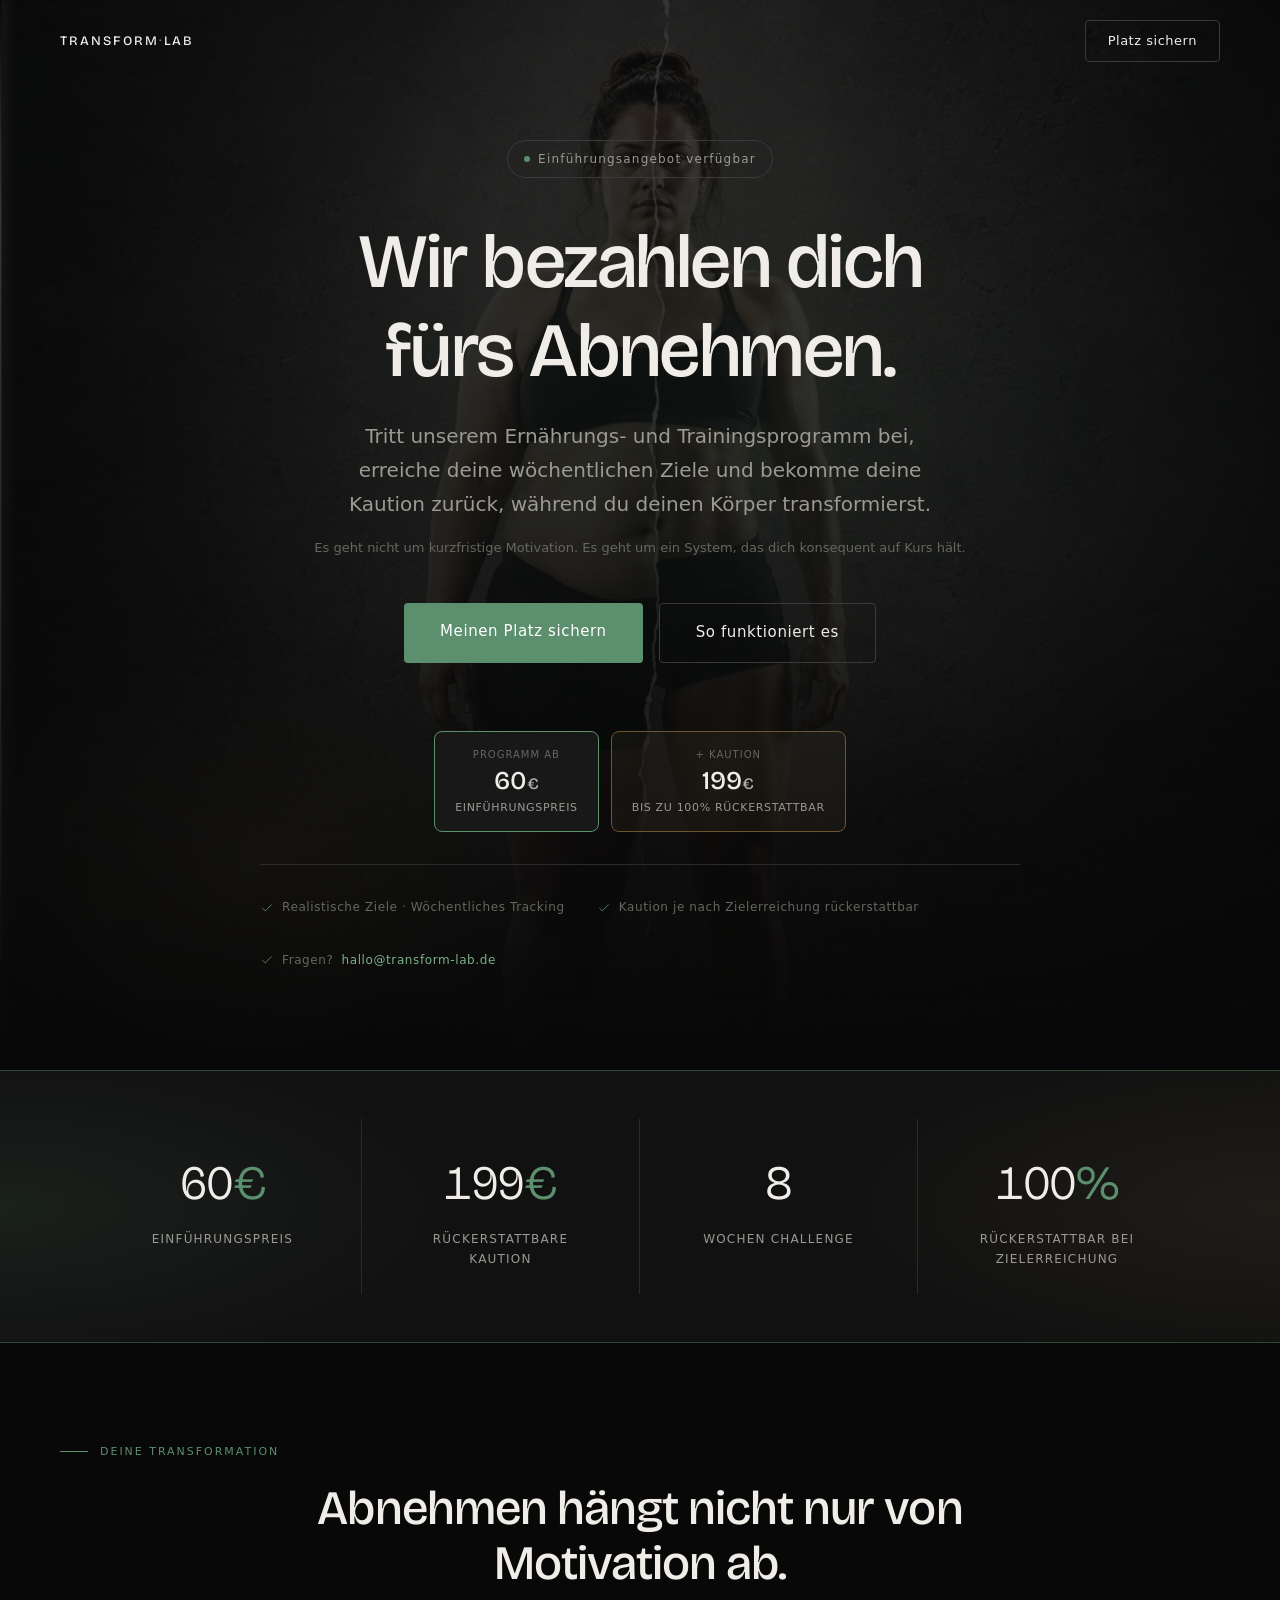
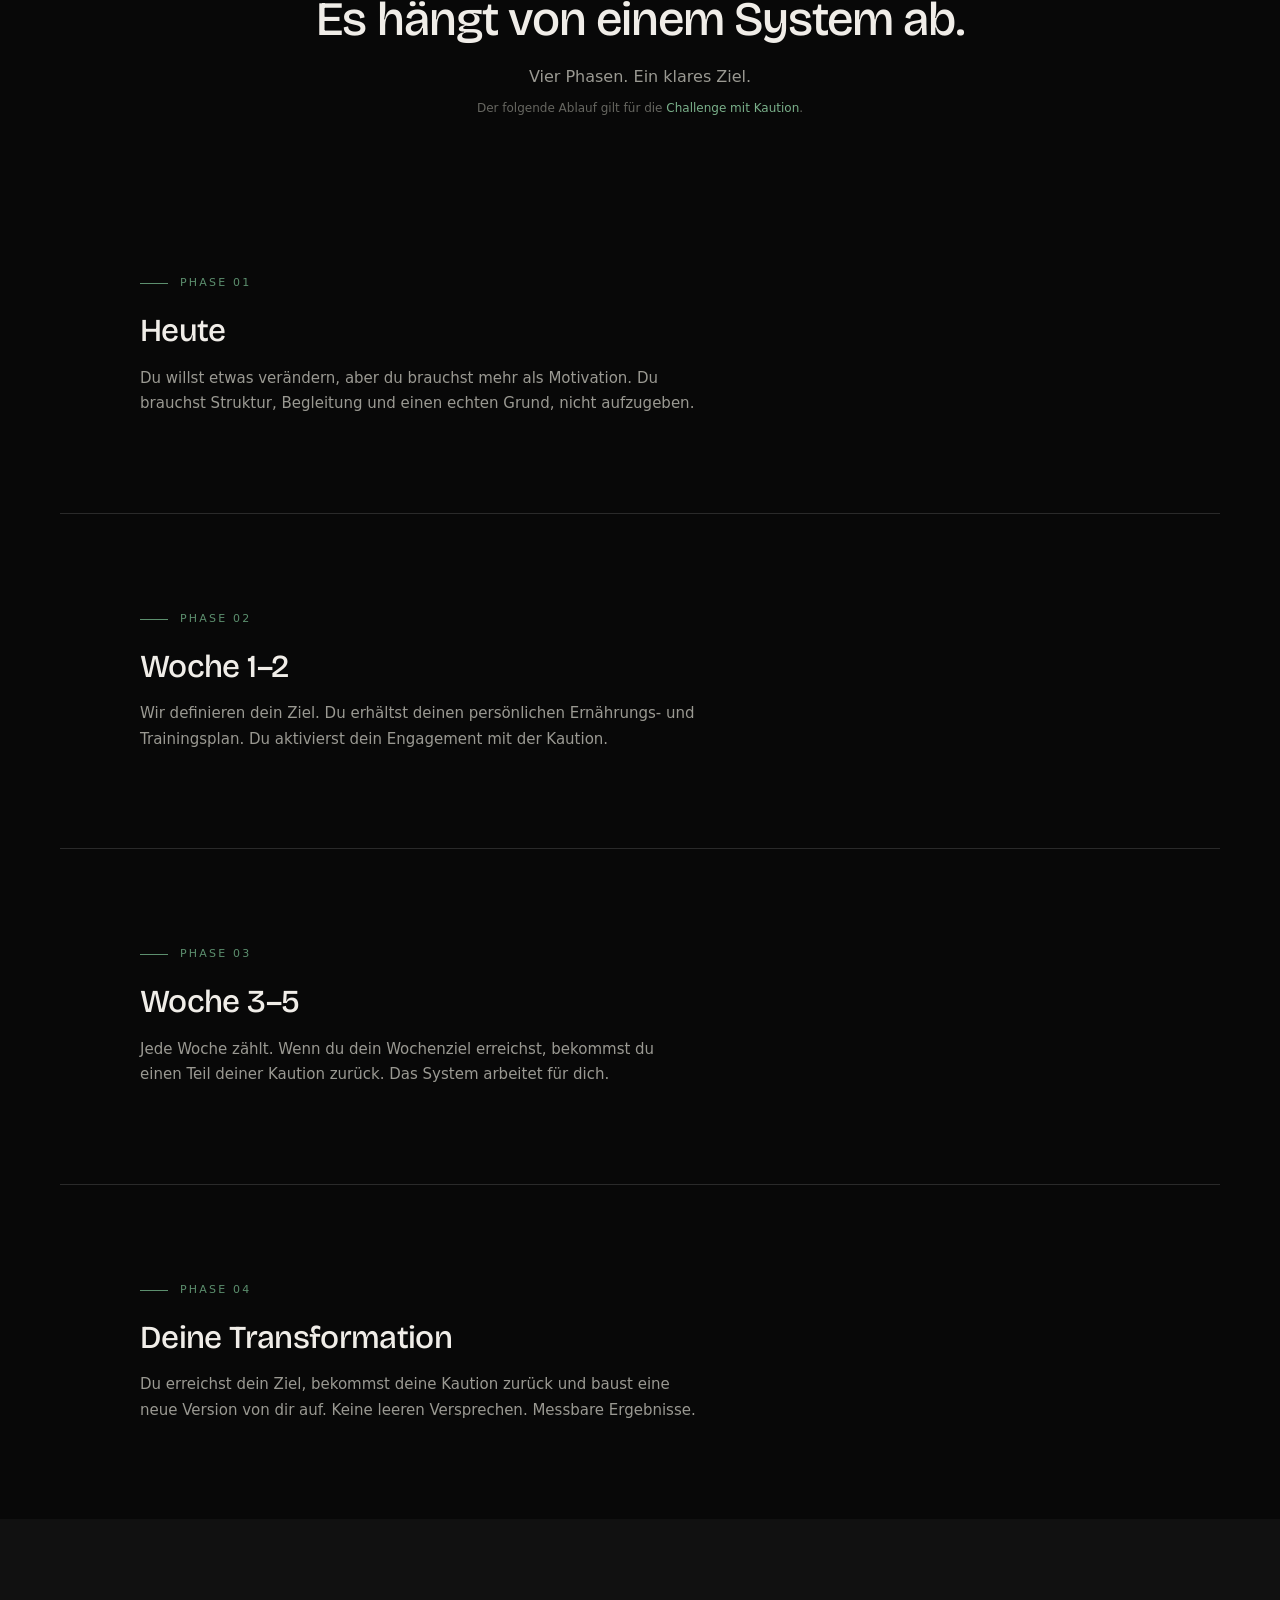
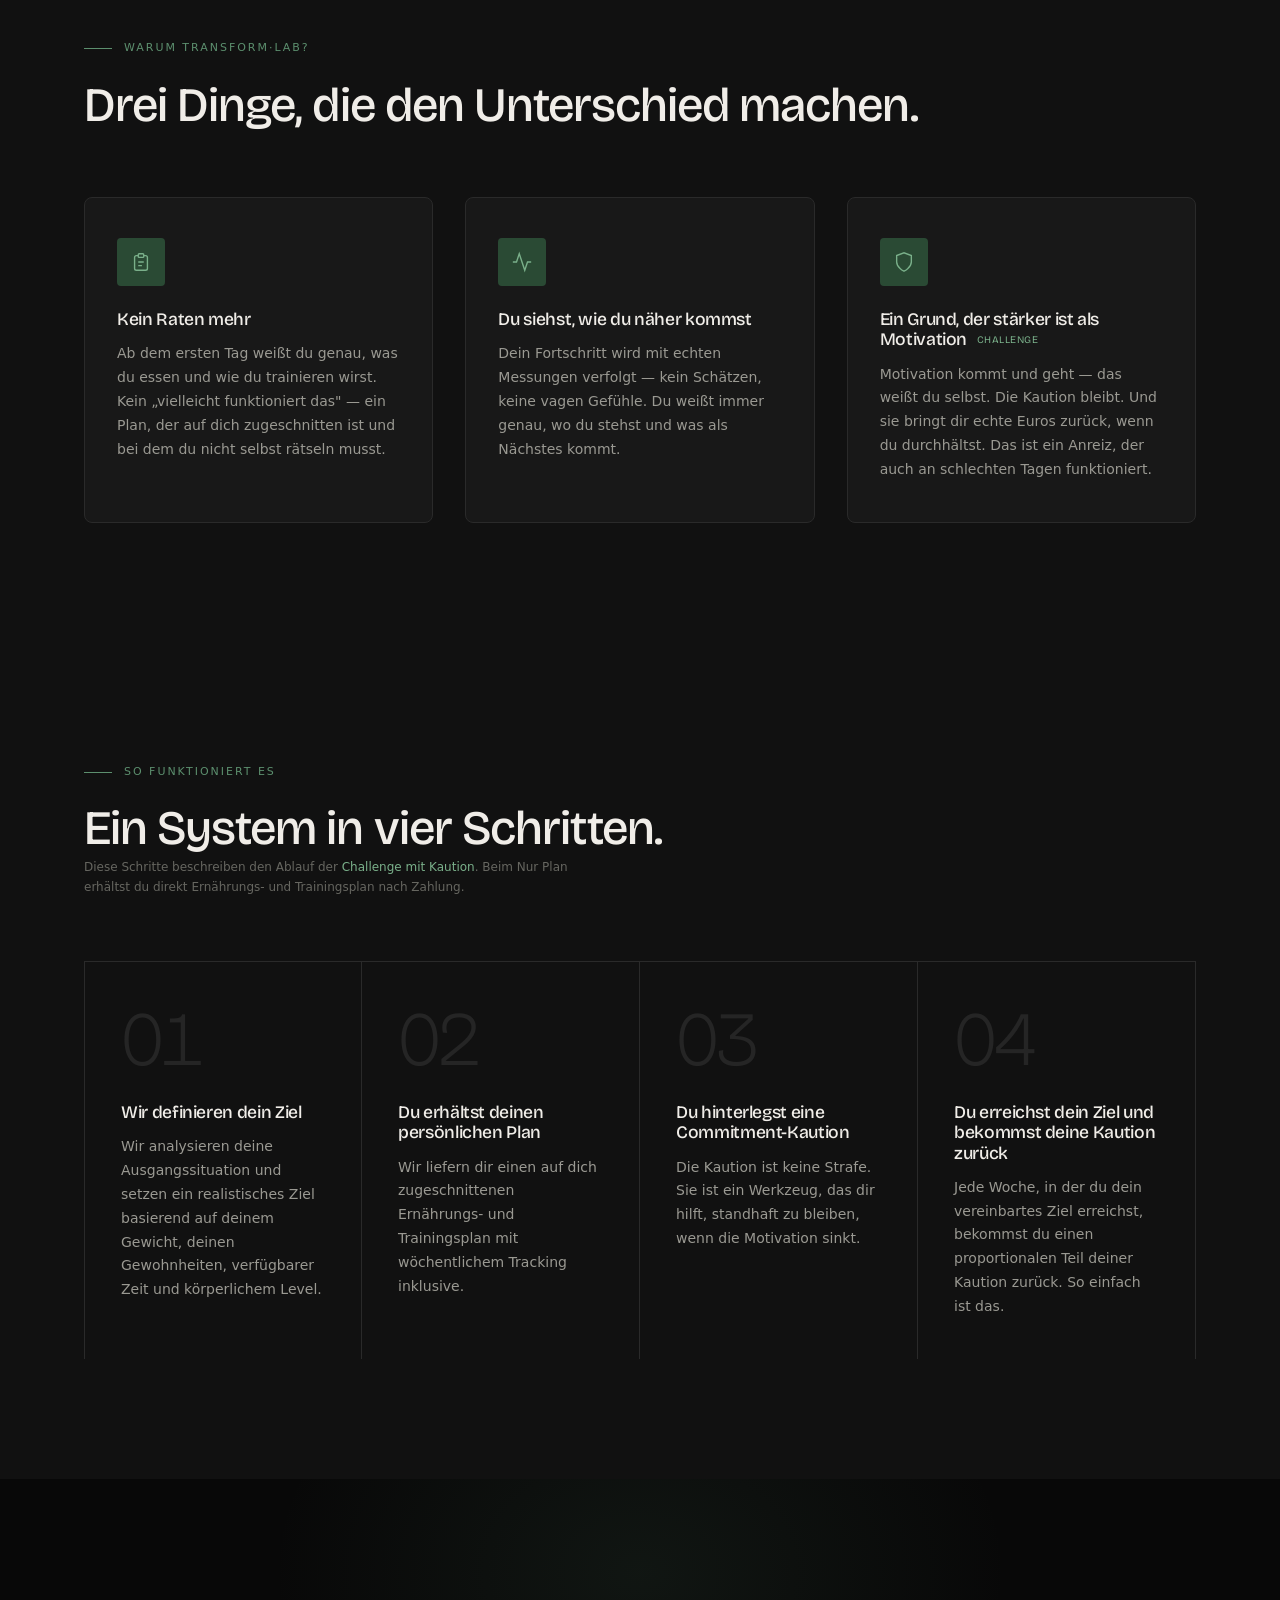
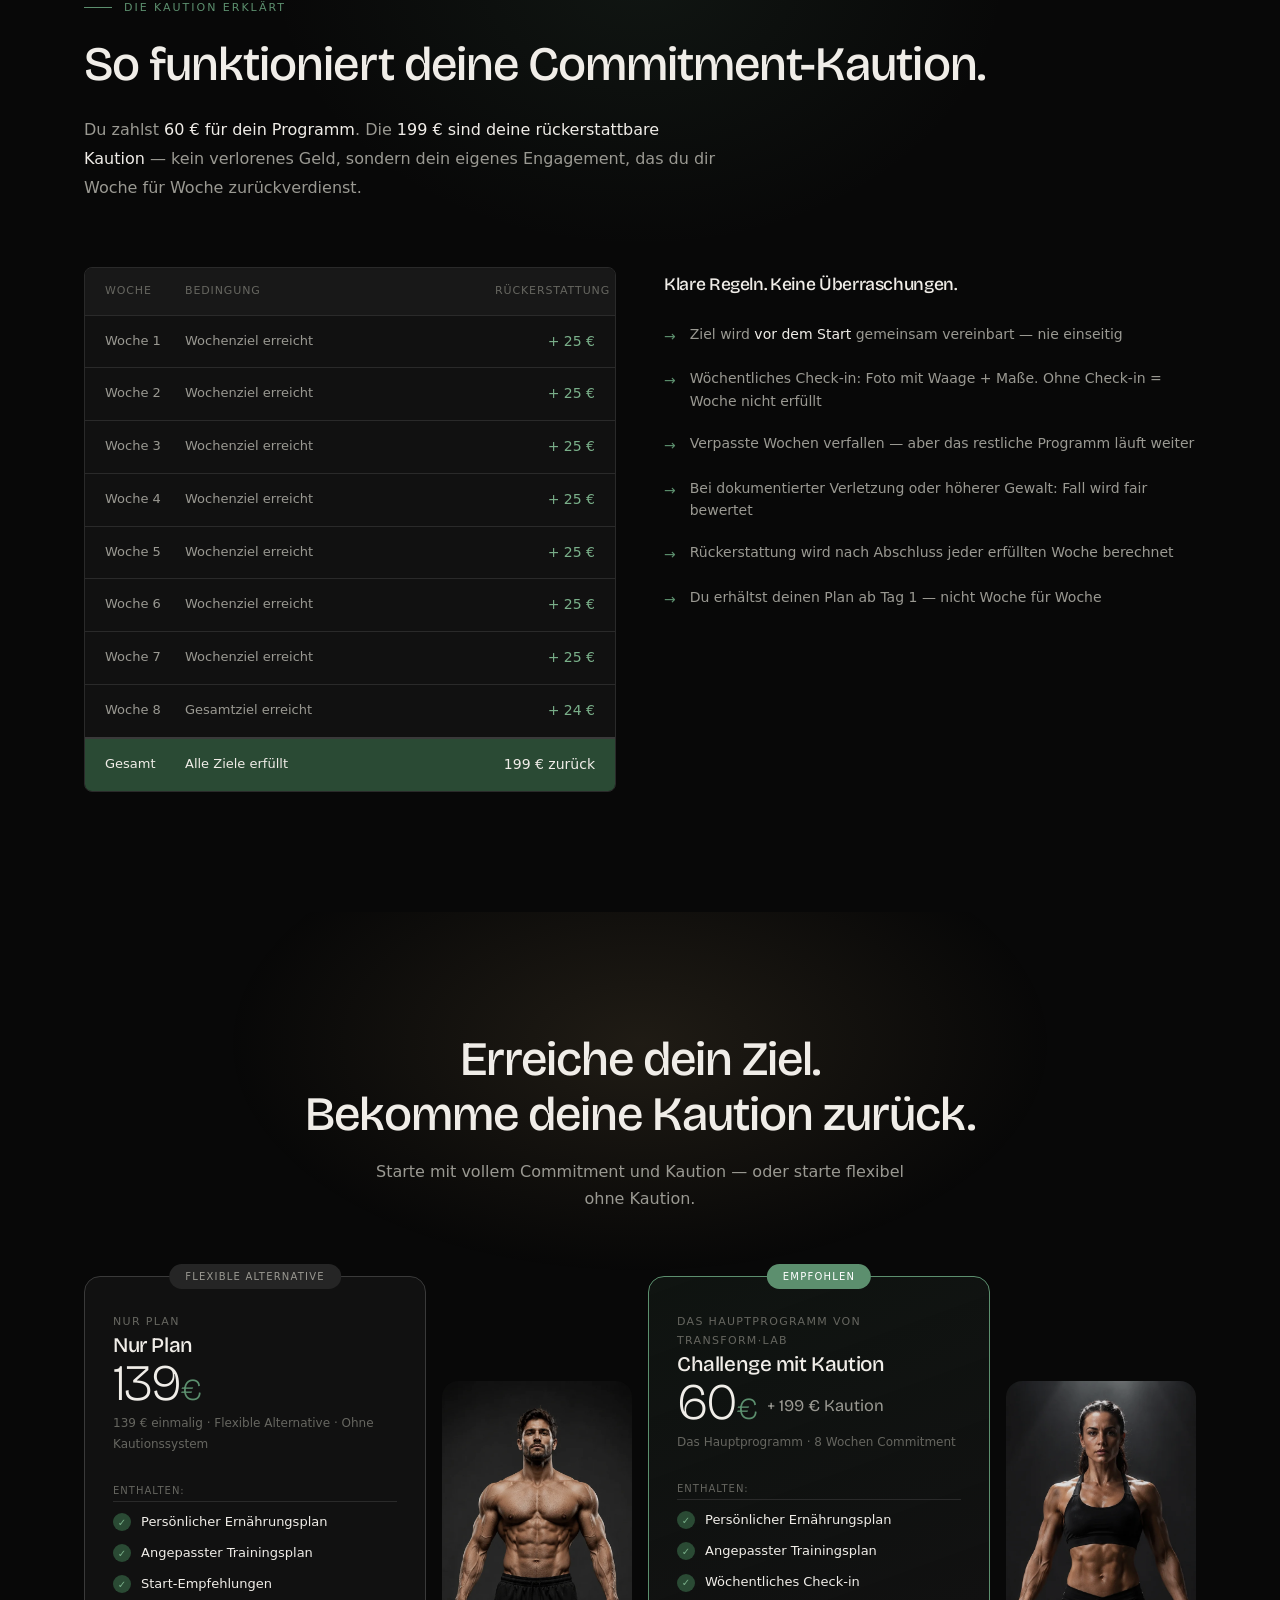
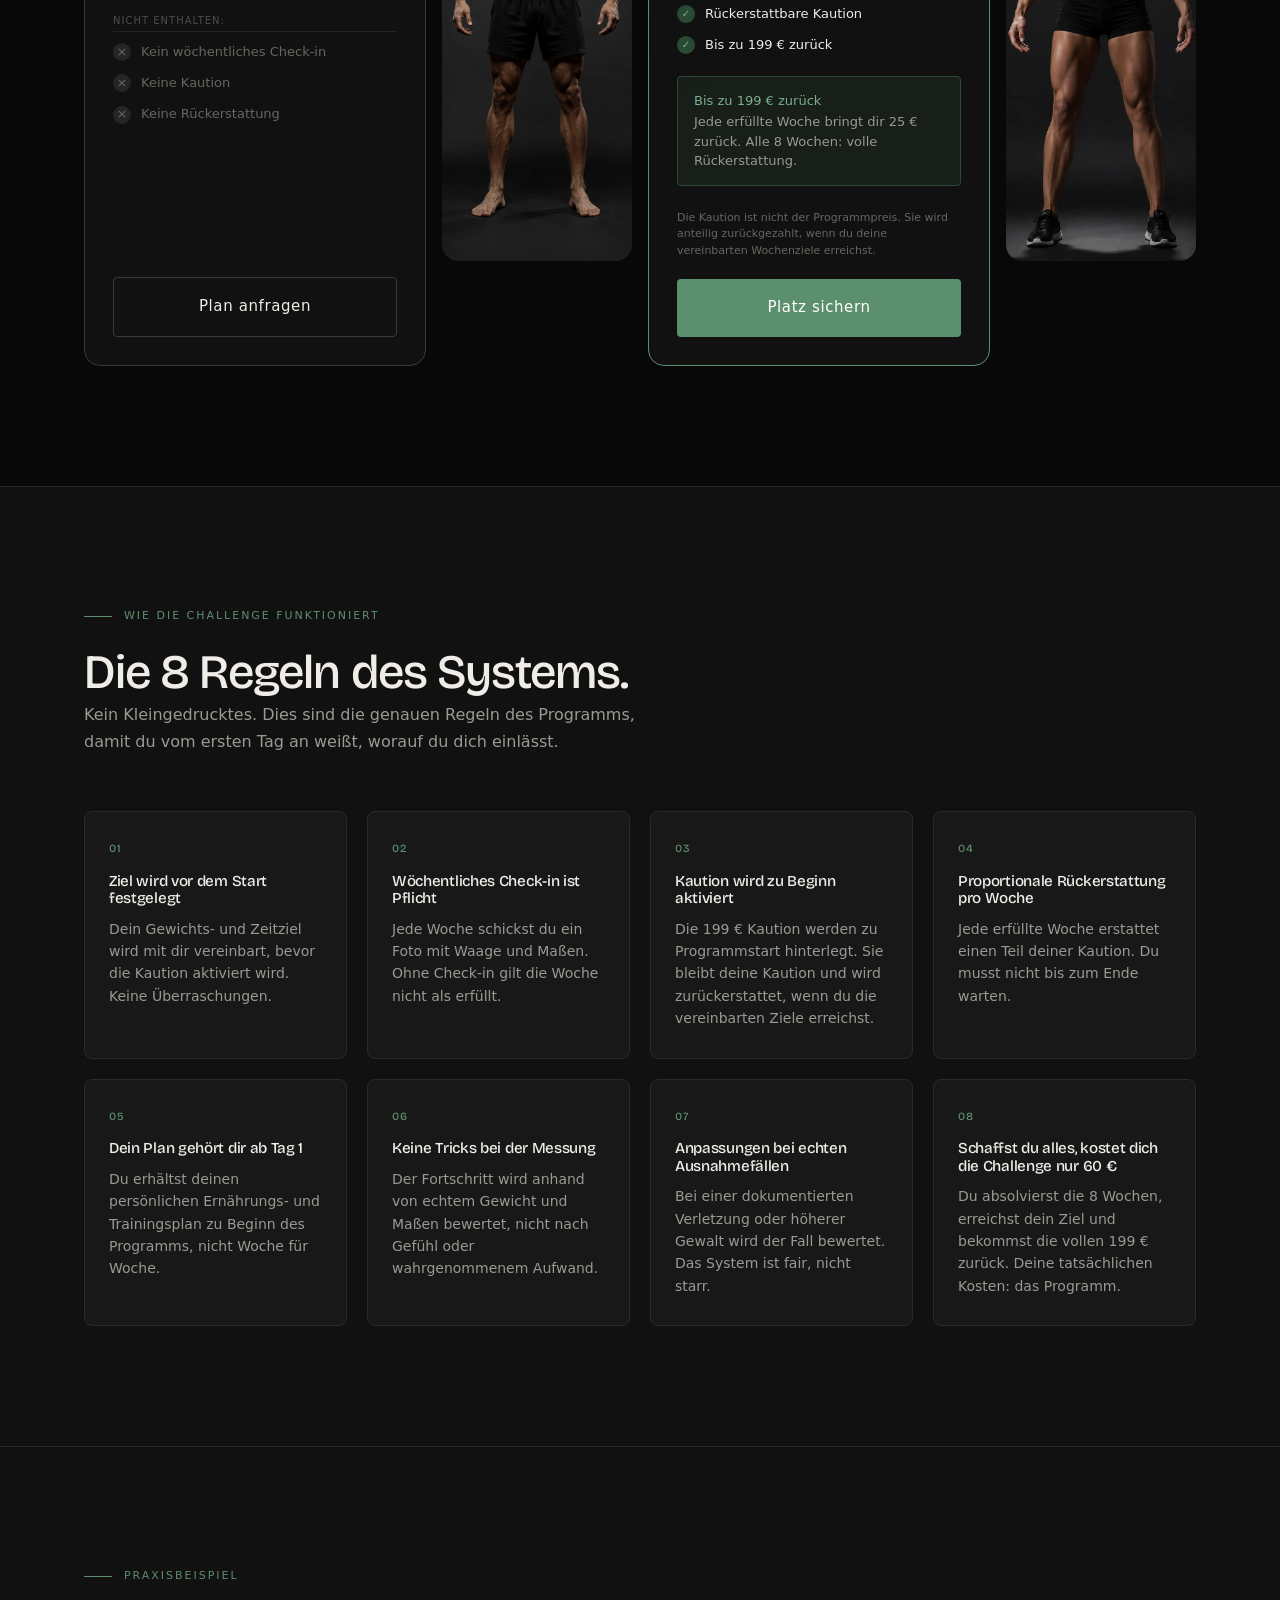
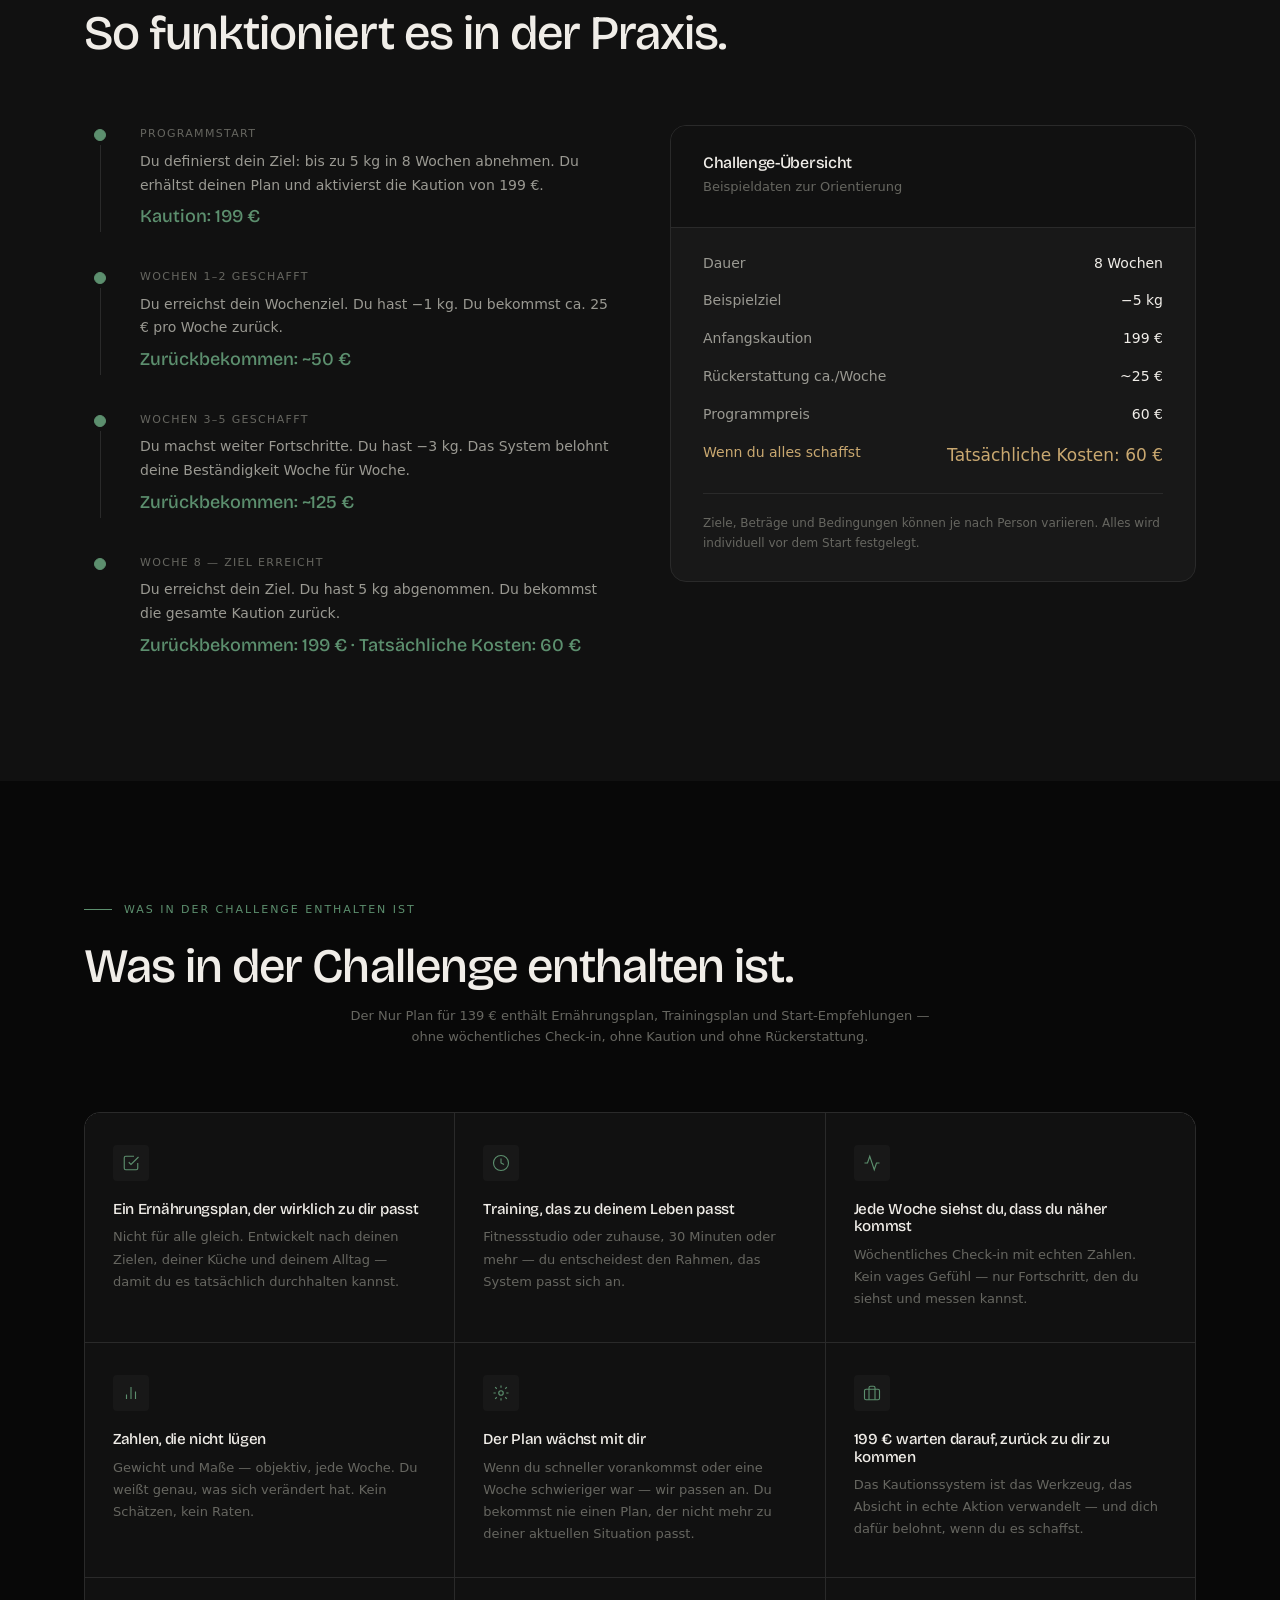
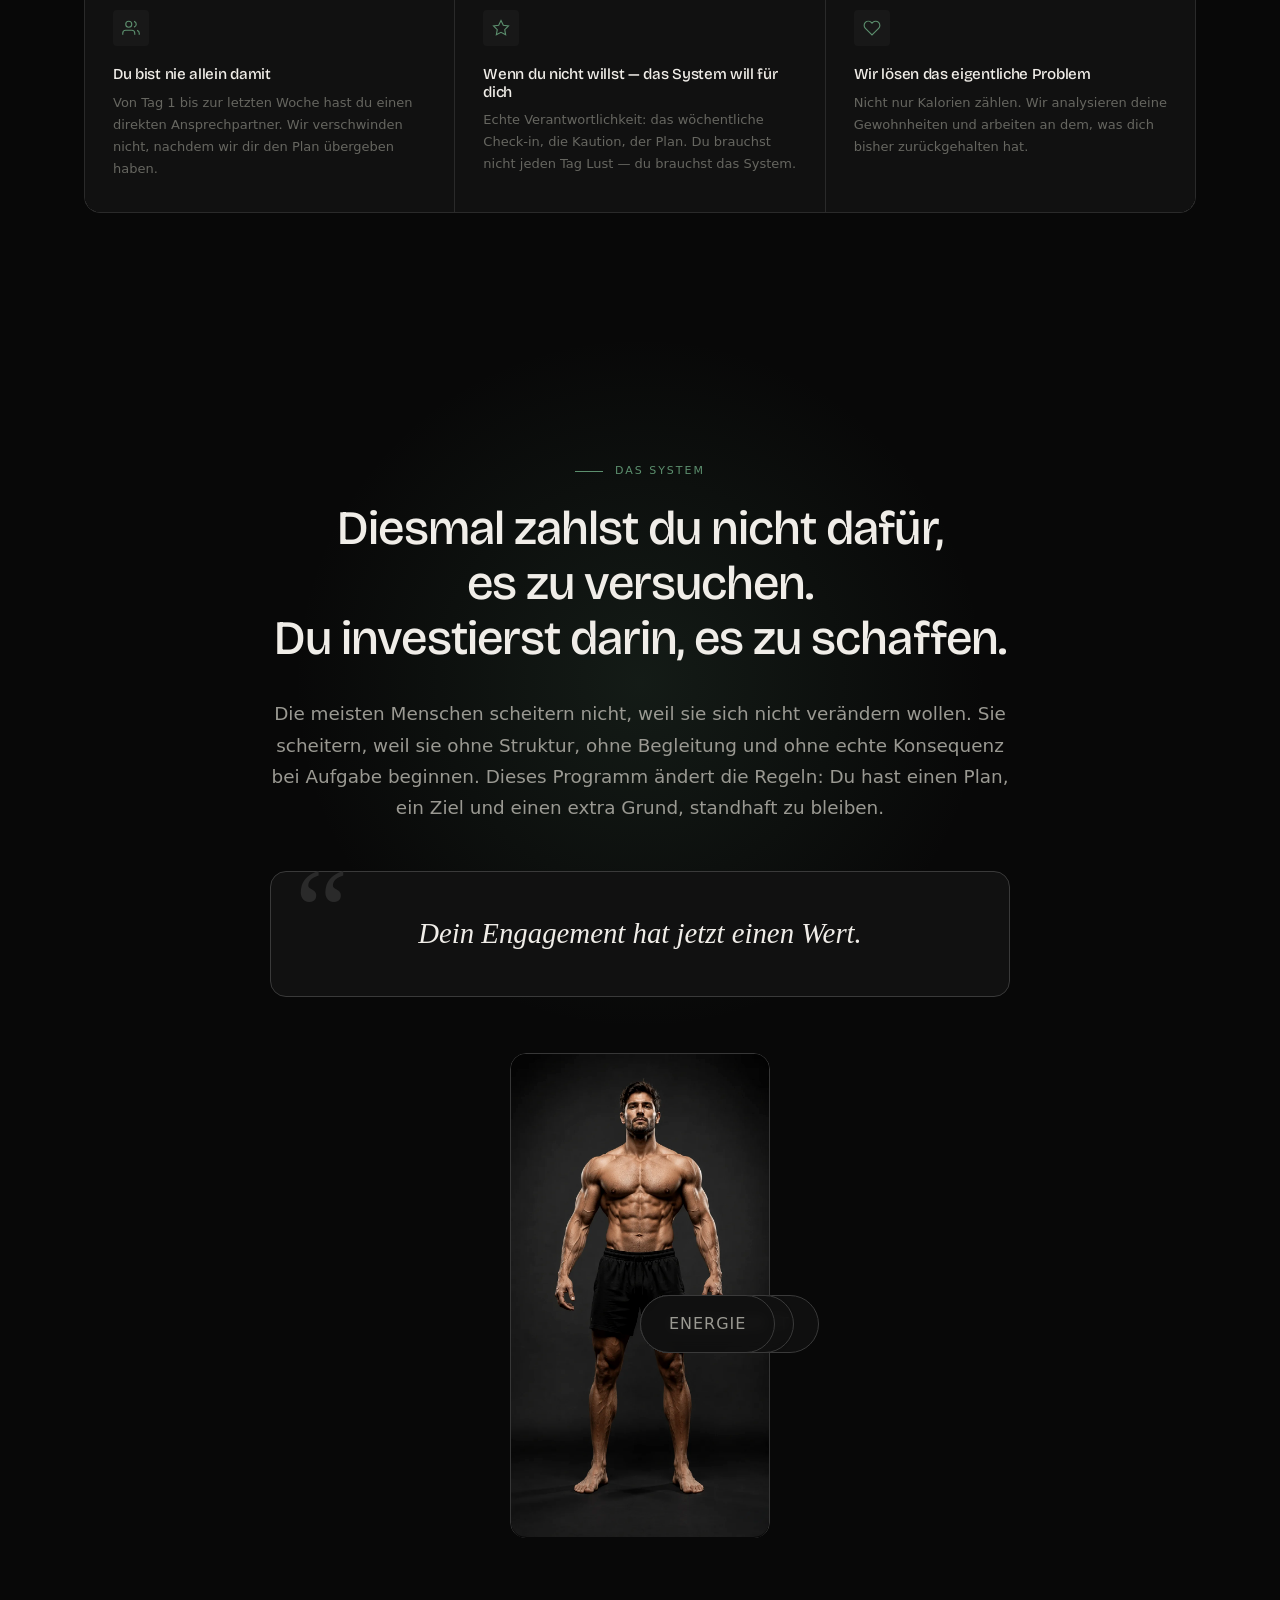
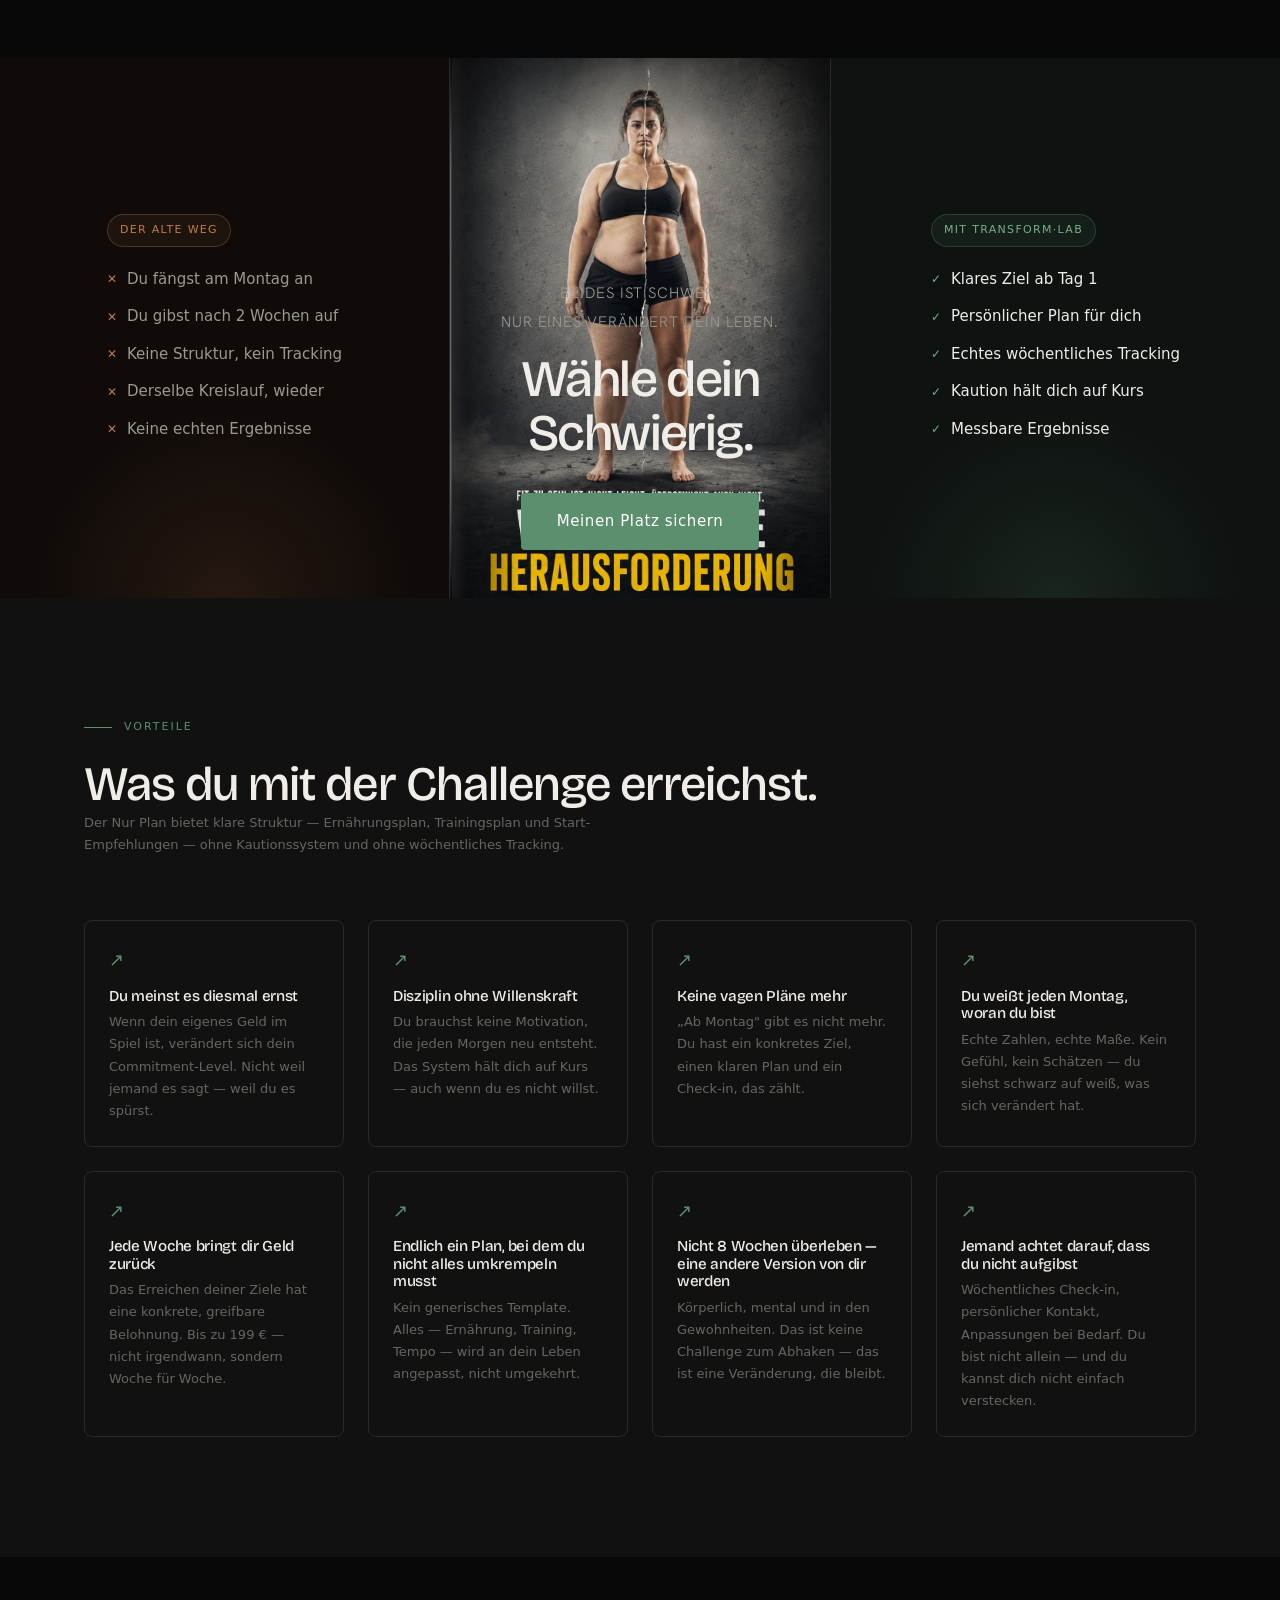
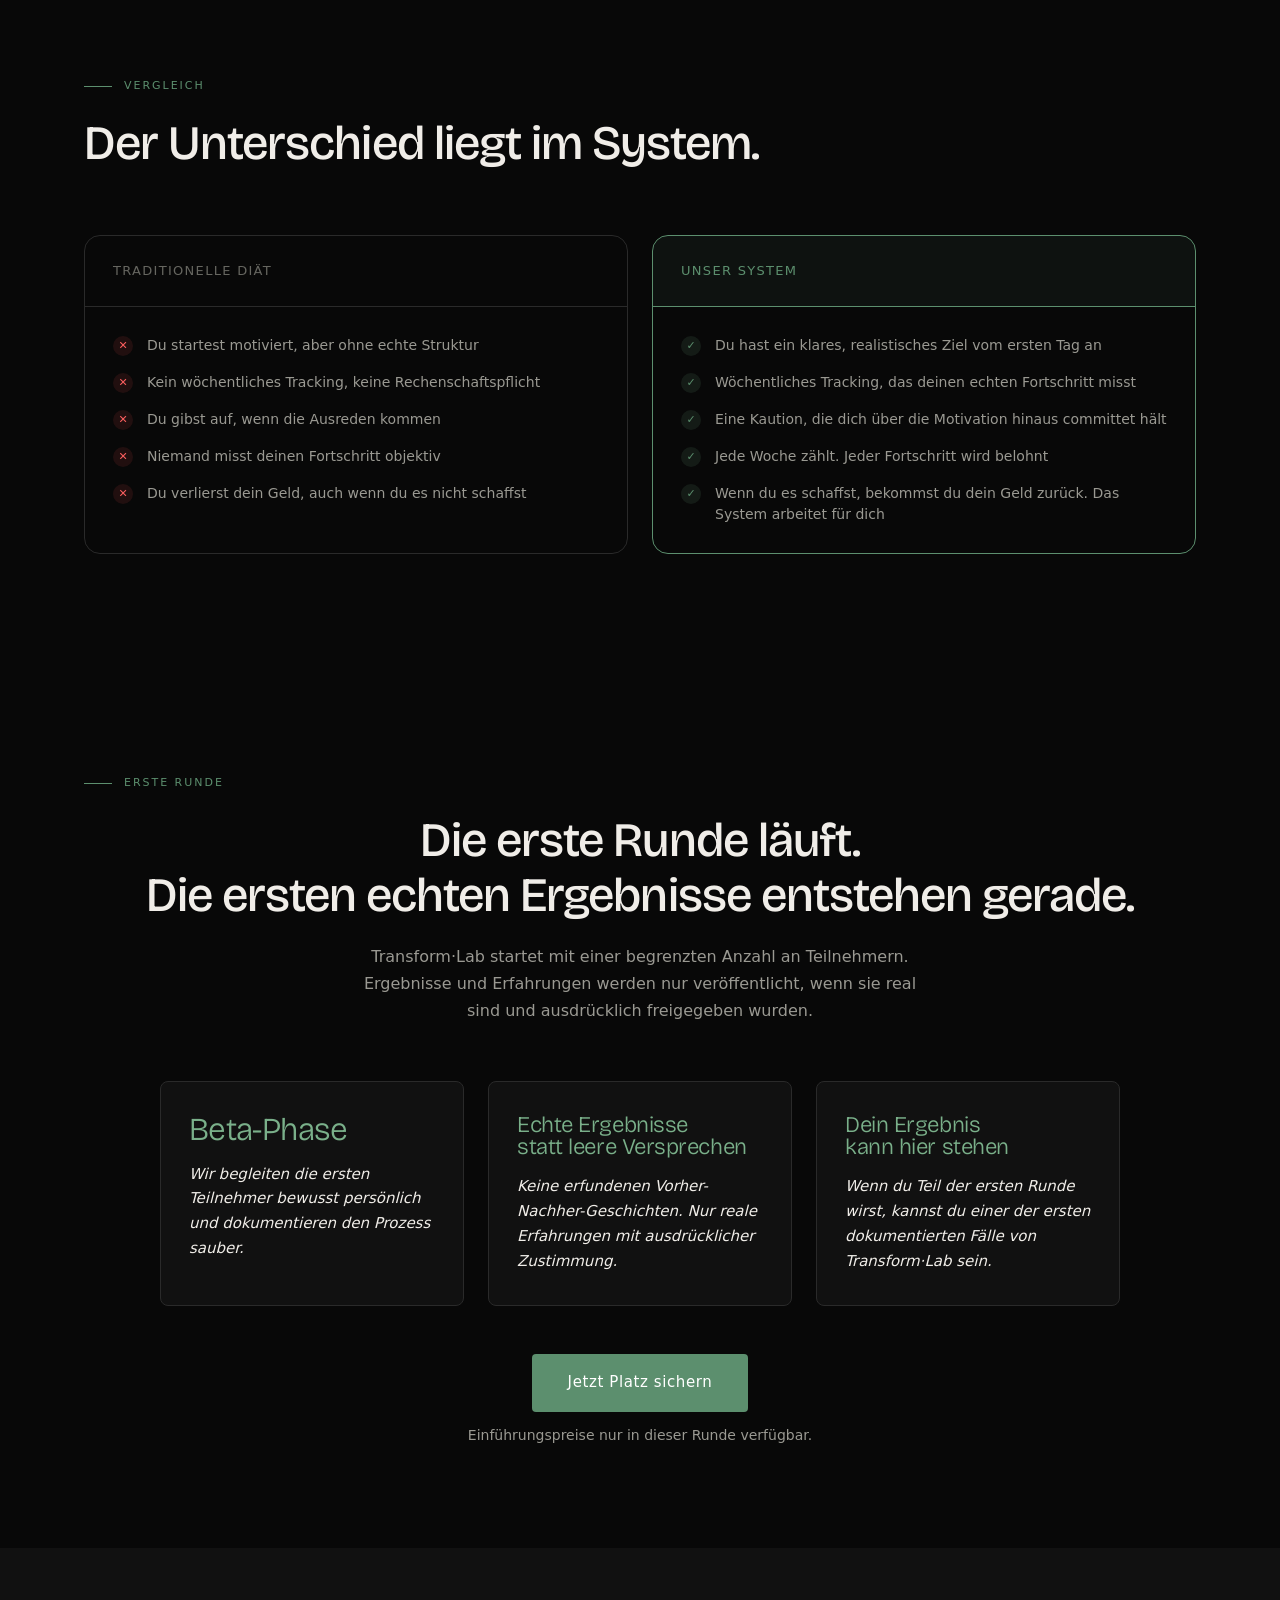
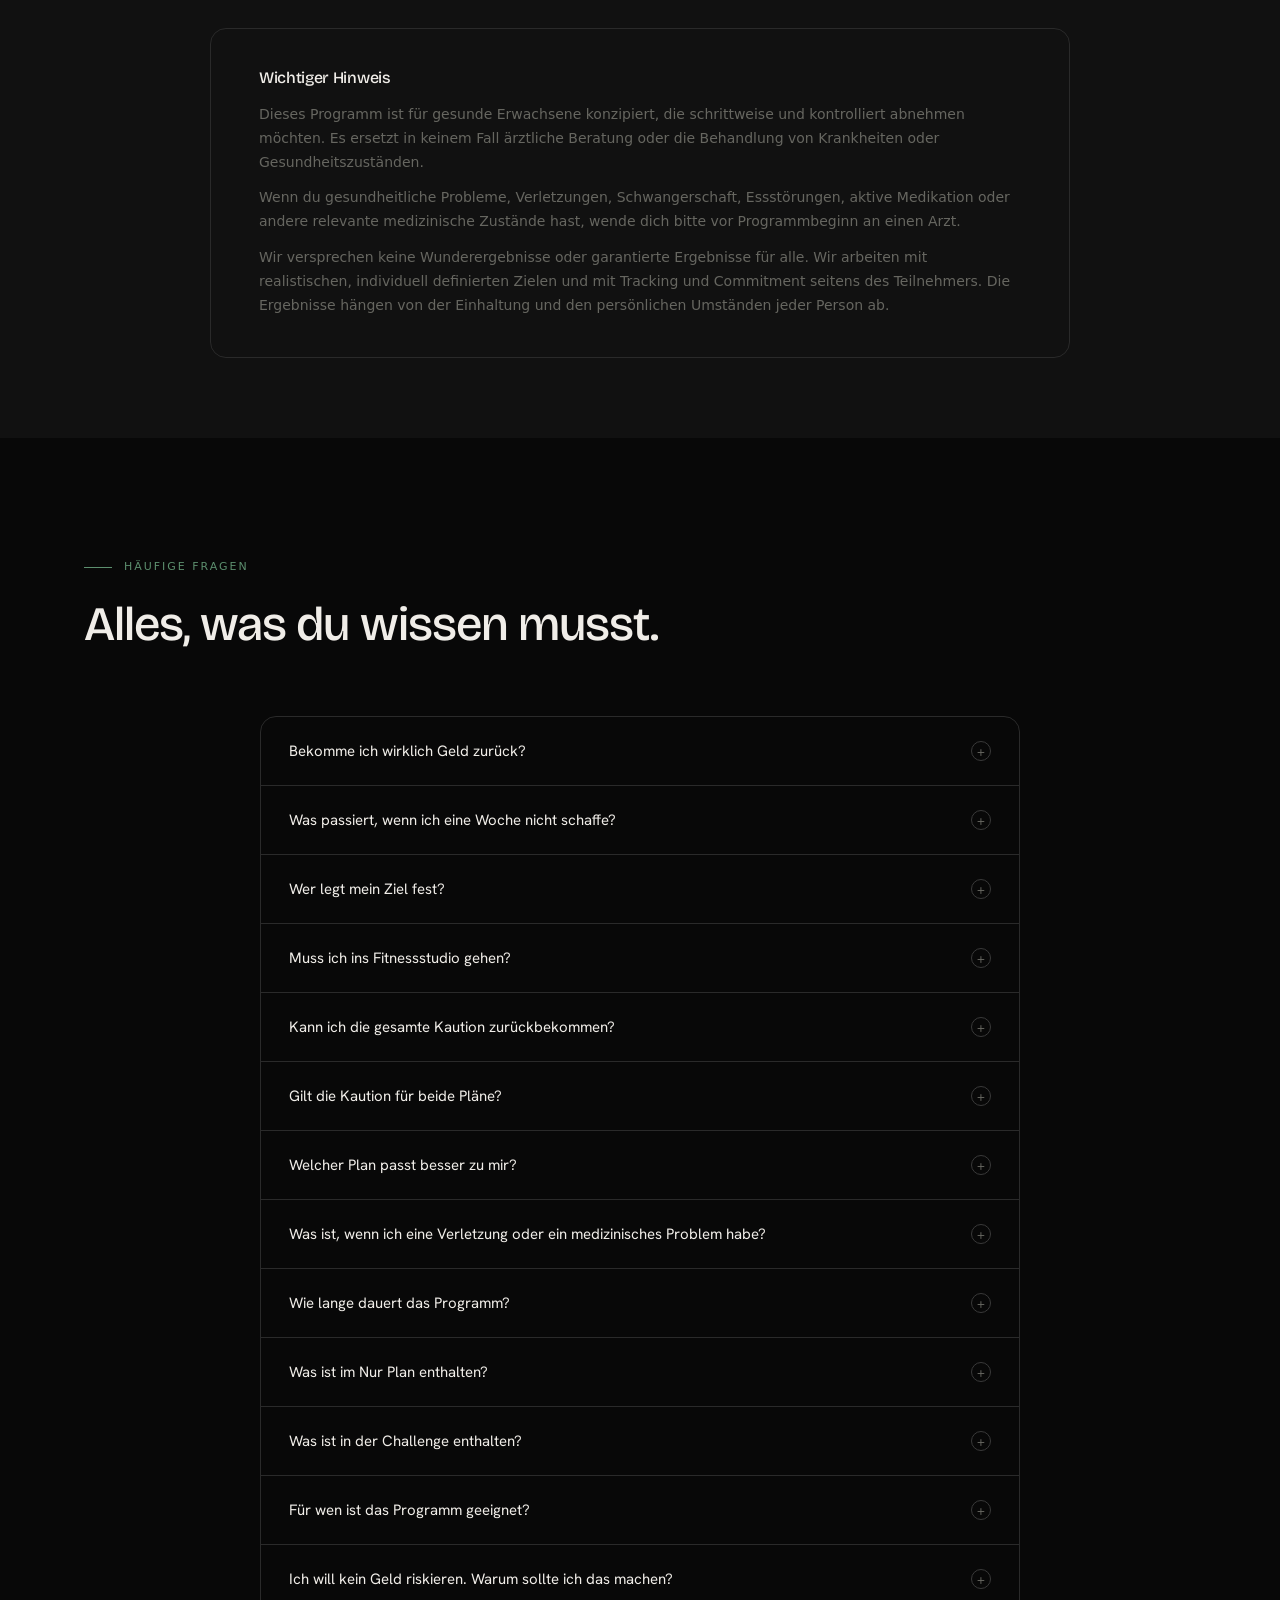
==== commit 2e9bdd99: "Form dinamico por plan + FAQ Kaution honesta + includes-note completa Co-Authored-By: Claude Sonnet " ====
--- a/index.html
+++ b/index.html
@@ -24,7 +24,7 @@
   <link href="https://fonts.googleapis.com/css2?family=Bricolage+Grotesque:opsz,wght@12..96,300;12..96,400;12..96,500&family=Hanken+Grotesk:wght@300;400;500&display=swap"
         rel="stylesheet">
 
-  <link rel="stylesheet" href="css/styles.css?v=33">
+  <link rel="stylesheet" href="css/styles.css?v=34">
 
   <link rel="preload" as="image" href="assets/escultura-transformacion.webp" type="image/webp">
   <link rel="preload" as="image" href="assets/escultura-transformacion-mujer.webp" type="image/webp">
@@ -635,7 +635,7 @@
       <div class="container">
         <span class="label label-line reveal">Was in der Challenge enthalten ist</span>
         <h2 id="includes-heading" class="reveal">Was in der Challenge enthalten ist.</h2>
-        <p class="includes-note reveal reveal-delay-1">Der Nur Plan für 139 € enthält Ernährungsplan, Trainingsplan und Start-Empfehlungen — ohne wöchentliches Check-in.</p>
+        <p class="includes-note reveal reveal-delay-1">Der Nur Plan für 139 € enthält Ernährungsplan, Trainingsplan und Start-Empfehlungen — ohne wöchentliches Check-in, ohne Kaution und ohne Rückerstattung.</p>
 
         <ul class="includes-grid" style="list-style:none">
           <li class="include-card reveal">
@@ -1183,10 +1183,10 @@
             </button>
             <div class="faq-answer" id="faq-answer-10" role="region">
               <div class="faq-answer-inner">
-                Du riskierst nichts, was du nicht bereit bist zu investieren.
-                Die Kaution ist dein eigenes Geld — und du bekommst es zurück,
-                wenn du deine Ziele erreichst. Der einzige Weg, sie zu verlieren,
-                ist, nicht zu erscheinen. Wer wirklich bereit ist, verliert nichts.
+                Die Kaution ist bewusst als Commitment gedacht. Du kannst sie anteilig zurückbekommen,
+                wenn du deine vereinbarten Wochenziele erreichst. Wenn du Wochenziele nicht erfüllst
+                oder Check-ins verpasst, wird der jeweilige Anteil nicht zurückerstattet. Deshalb
+                besprechen wir Ziel, Ablauf und Bedingungen vor dem Start klar mit dir.
               </div>
             </div>
           </div>
@@ -1378,6 +1378,7 @@
           Kein langer Fragebogen. Wir melden uns innerhalb von 24 Stunden.
           Die Details klären wir persönlich vor dem Start.
         </p>
+        <p class="form-microcopy" id="formMicrocopy" hidden>Falls Angaben fehlen oder unklar sind, melden wir uns per E-Mail bei dir.</p>
 
         <form class="solicitud-form reveal reveal-delay-2" id="solicitudForm" action="https://formspree.io/f/mzdqyror" method="POST">
           <input type="hidden" name="_subject" value="Neue Transform·Lab Anfrage">
@@ -1705,6 +1706,6 @@
     </div>
   </footer>
 
-  <script src="js/main.js?v=17"></script>
+  <script src="js/main.js?v=18"></script>
 </body>
 </html>
--- a/css/styles.css
+++ b/css/styles.css
@@ -1229,7 +1229,13 @@
 }
 .form-intro {
   max-width: 600px;
-  margin-bottom: 48px;
+  margin-bottom: 16px;
+}
+.form-microcopy {
+  font-size: 13px;
+  color: var(--text-muted);
+  margin-bottom: 40px;
+  line-height: 1.5;
 }
 .solicitud-form { max-width: 820px; }
 
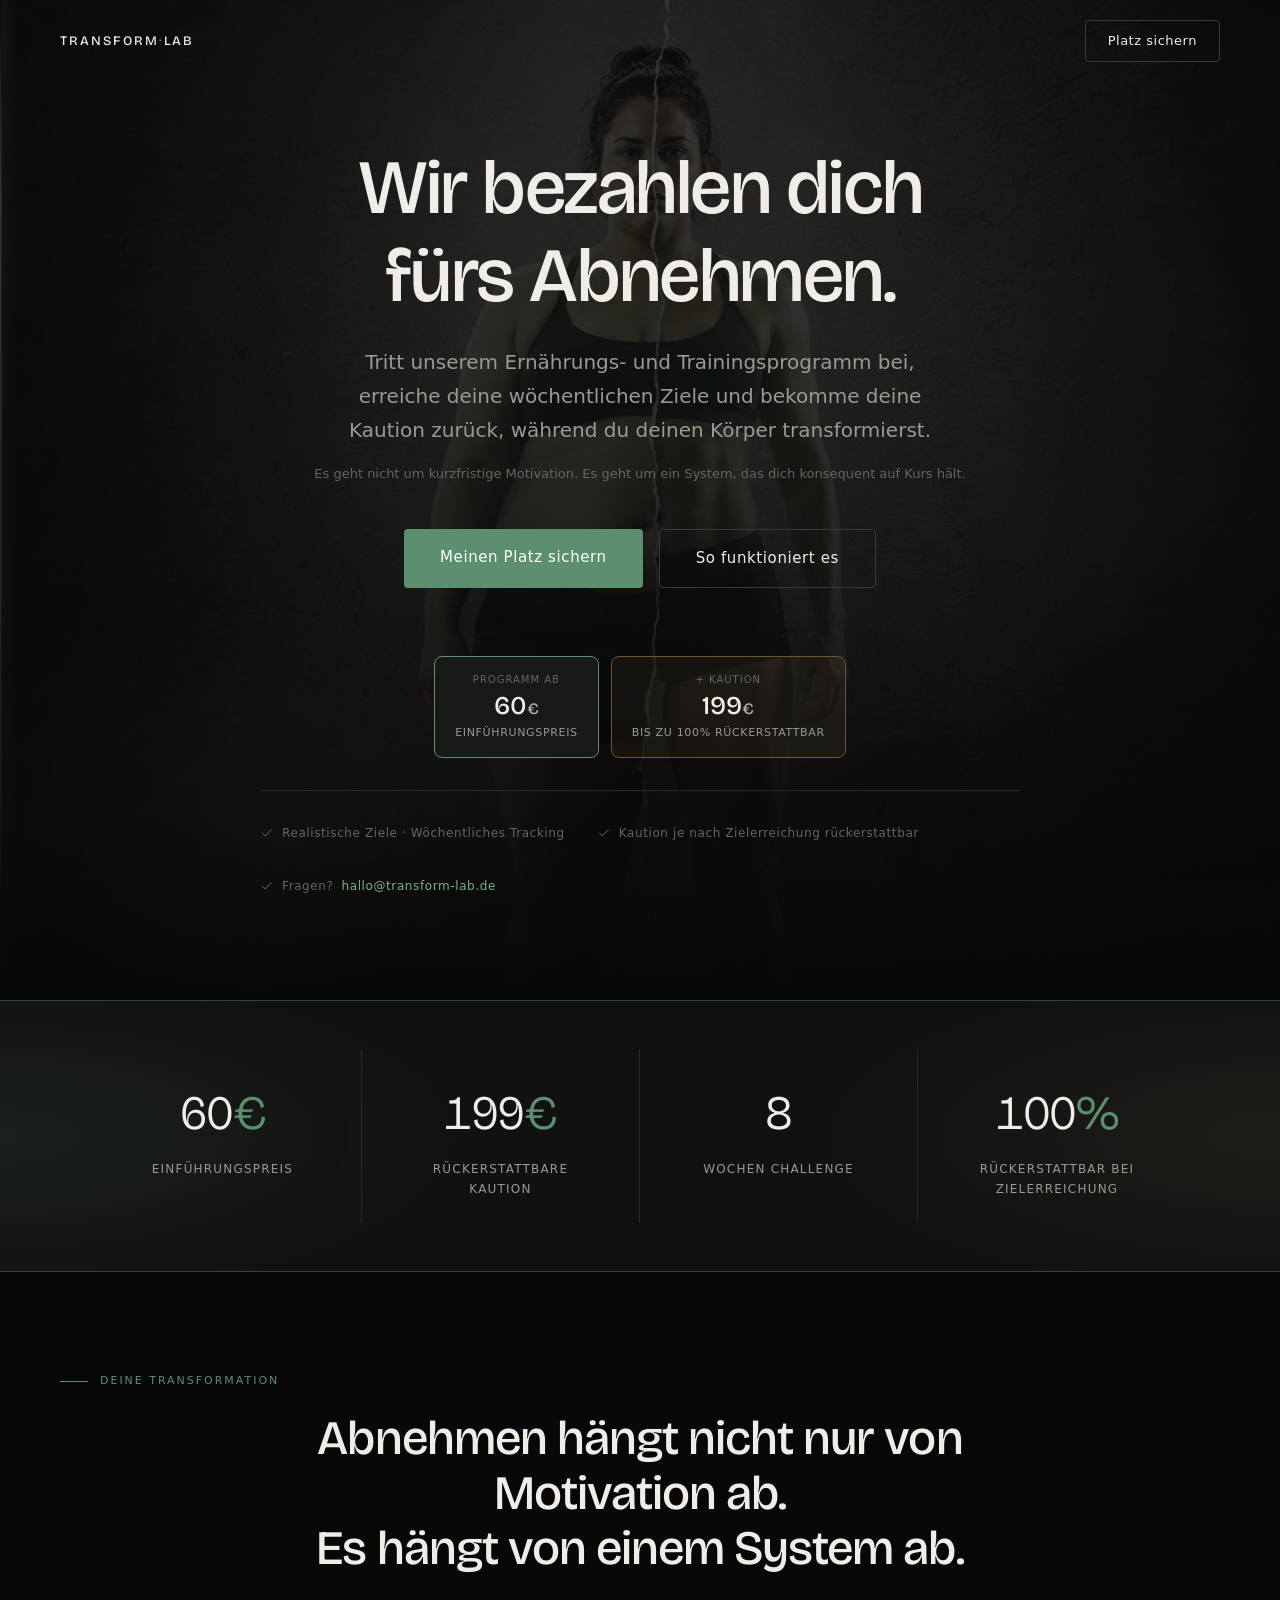
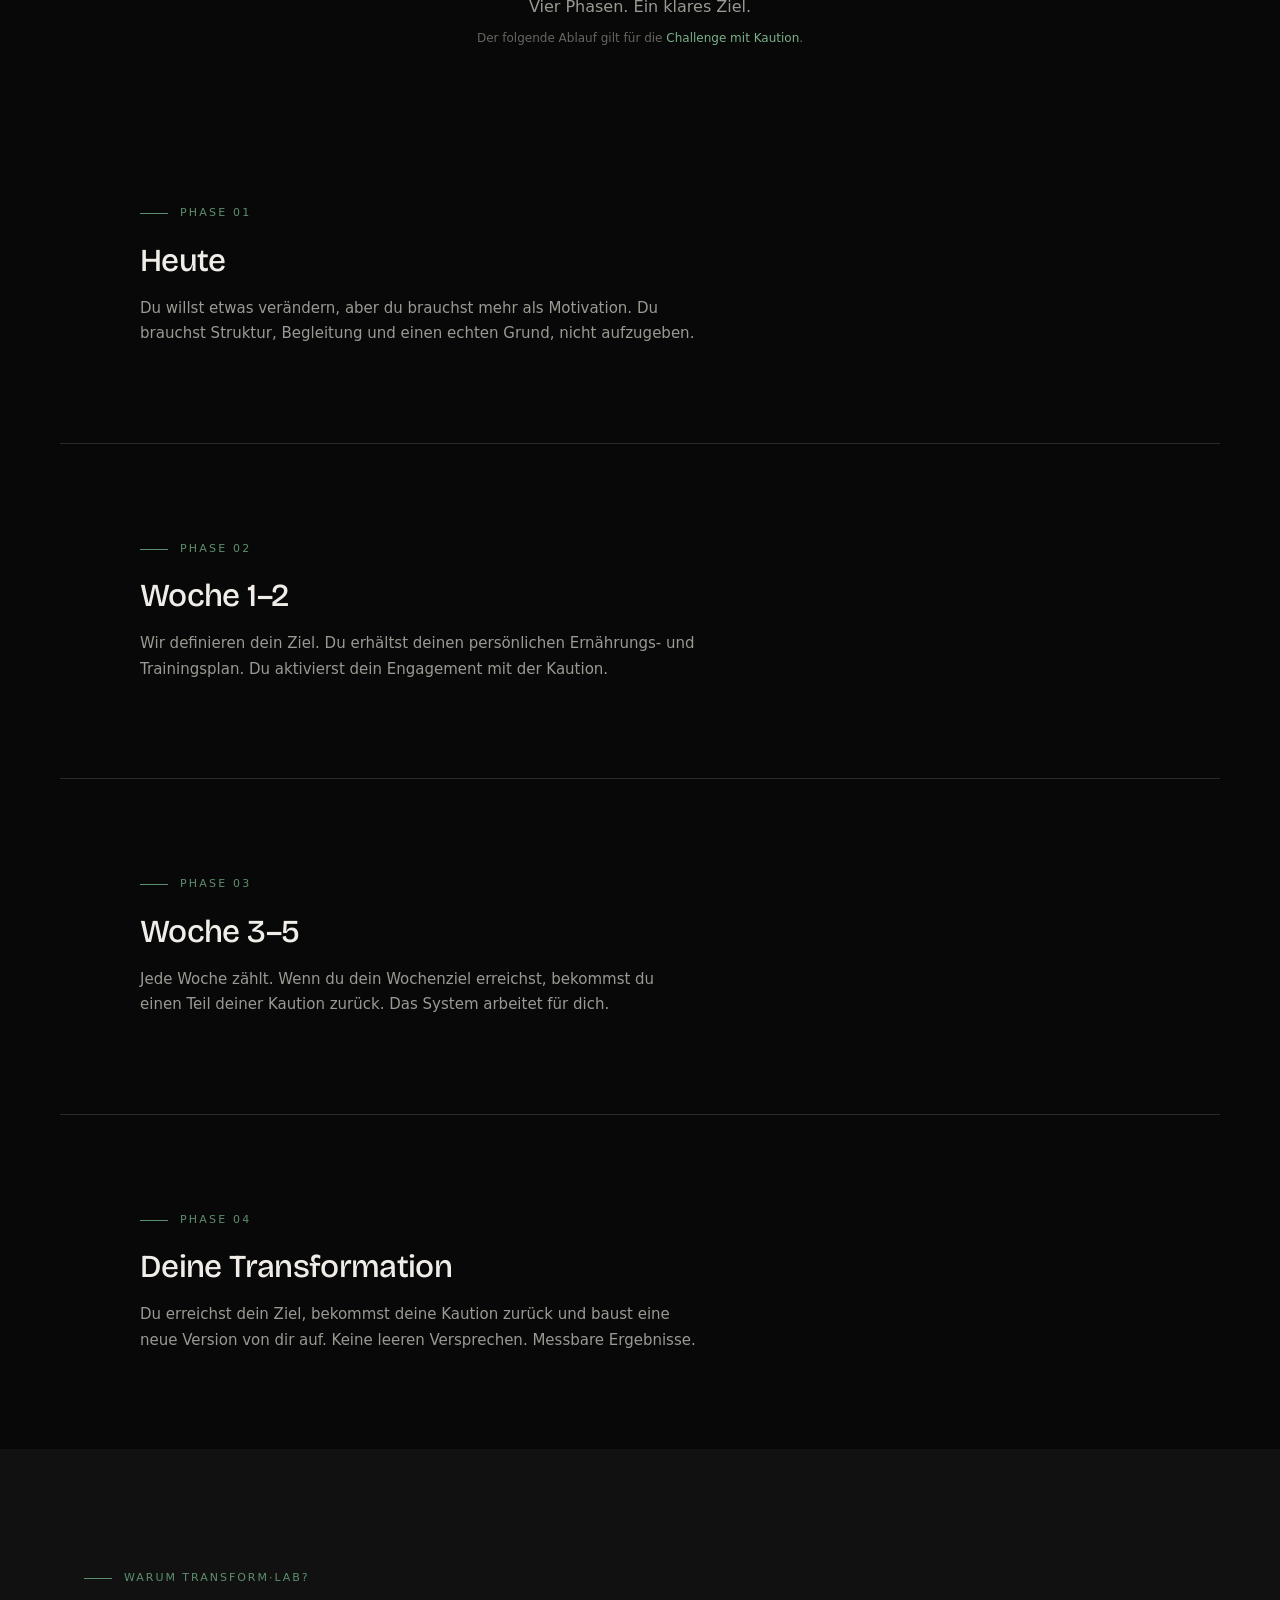
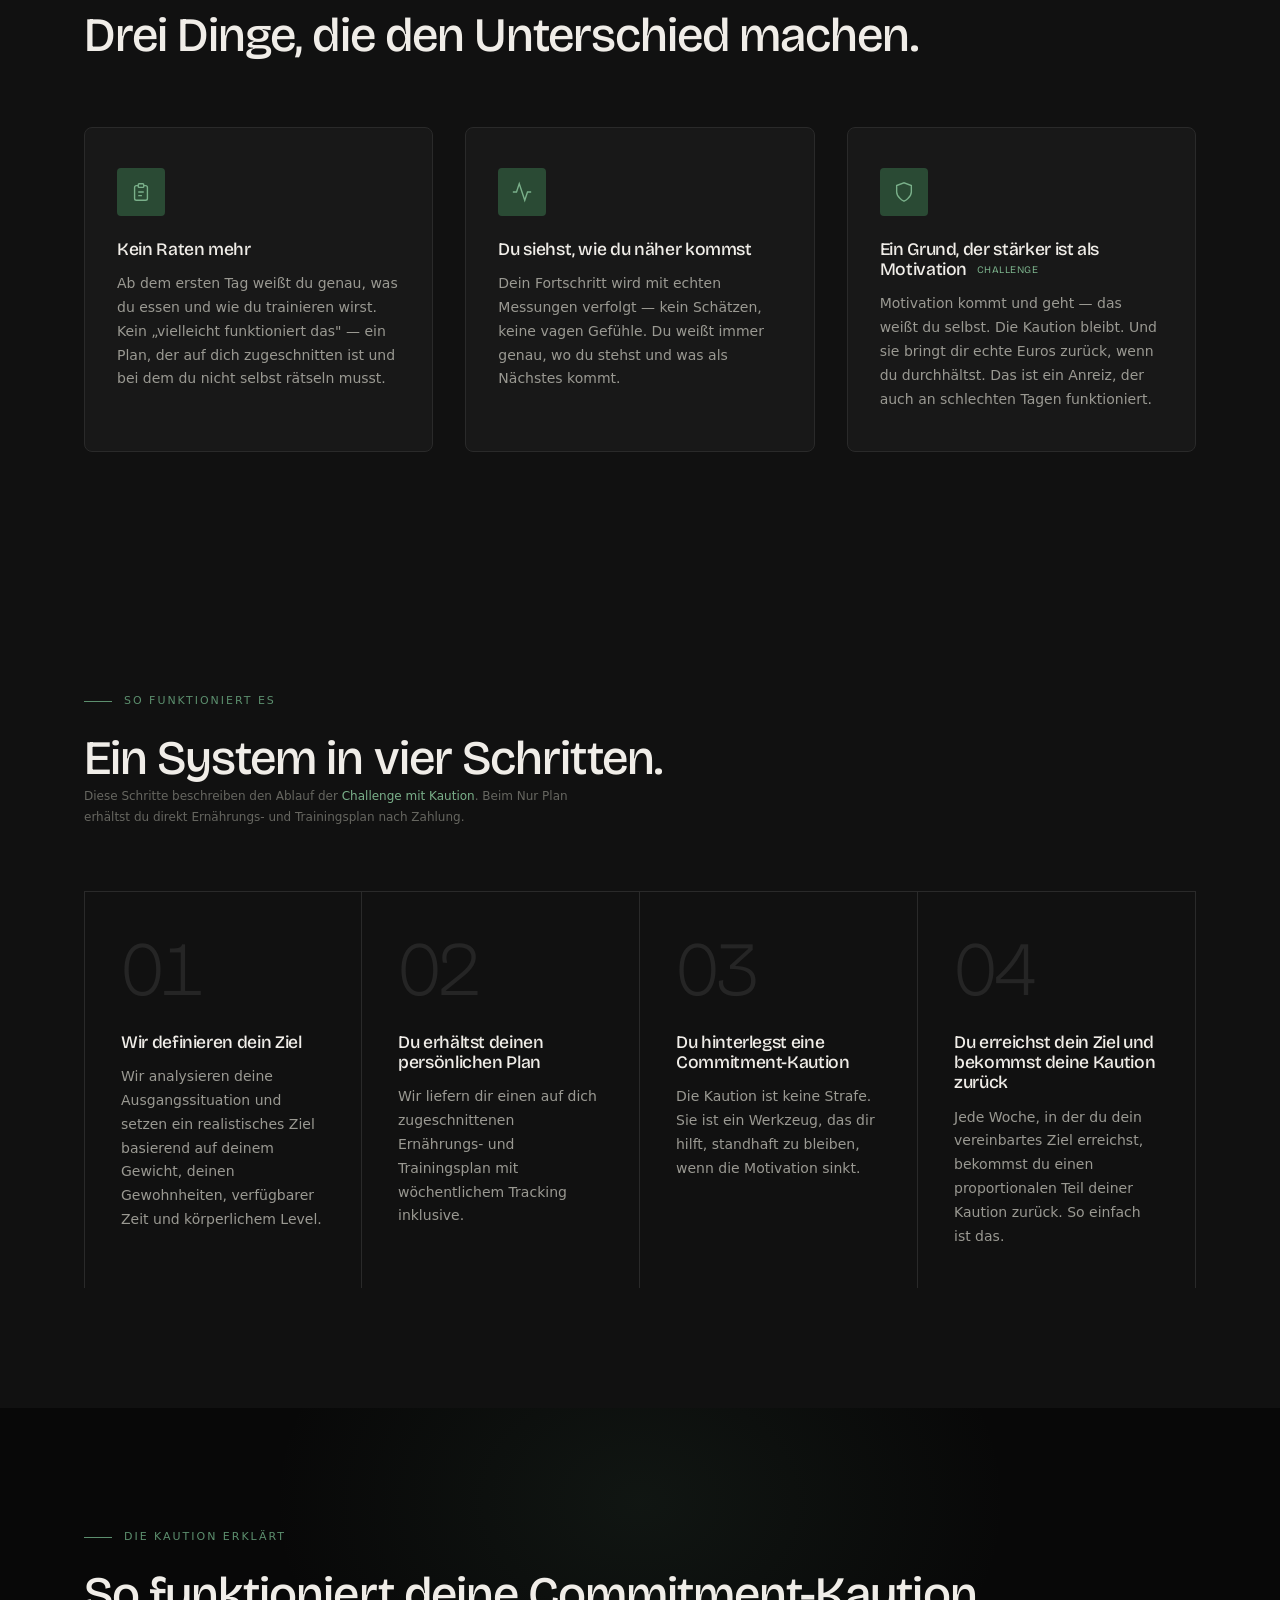
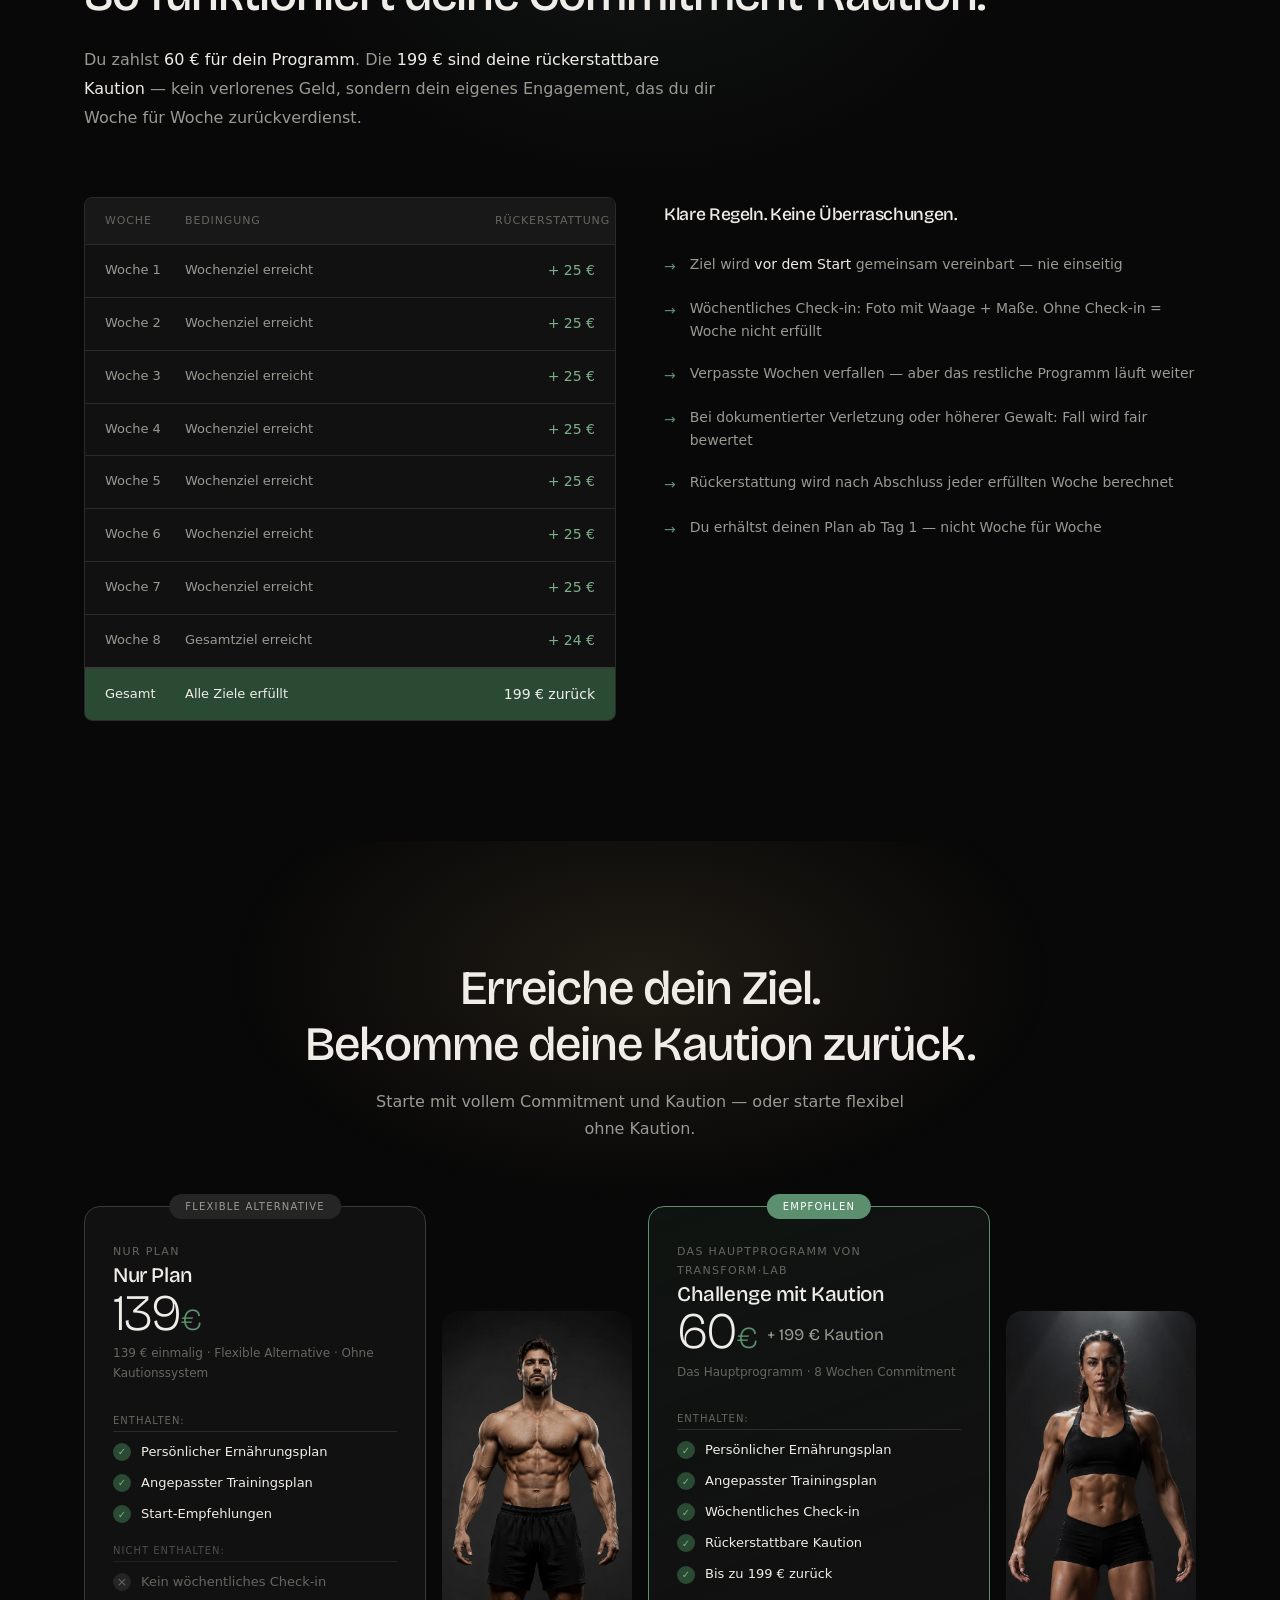
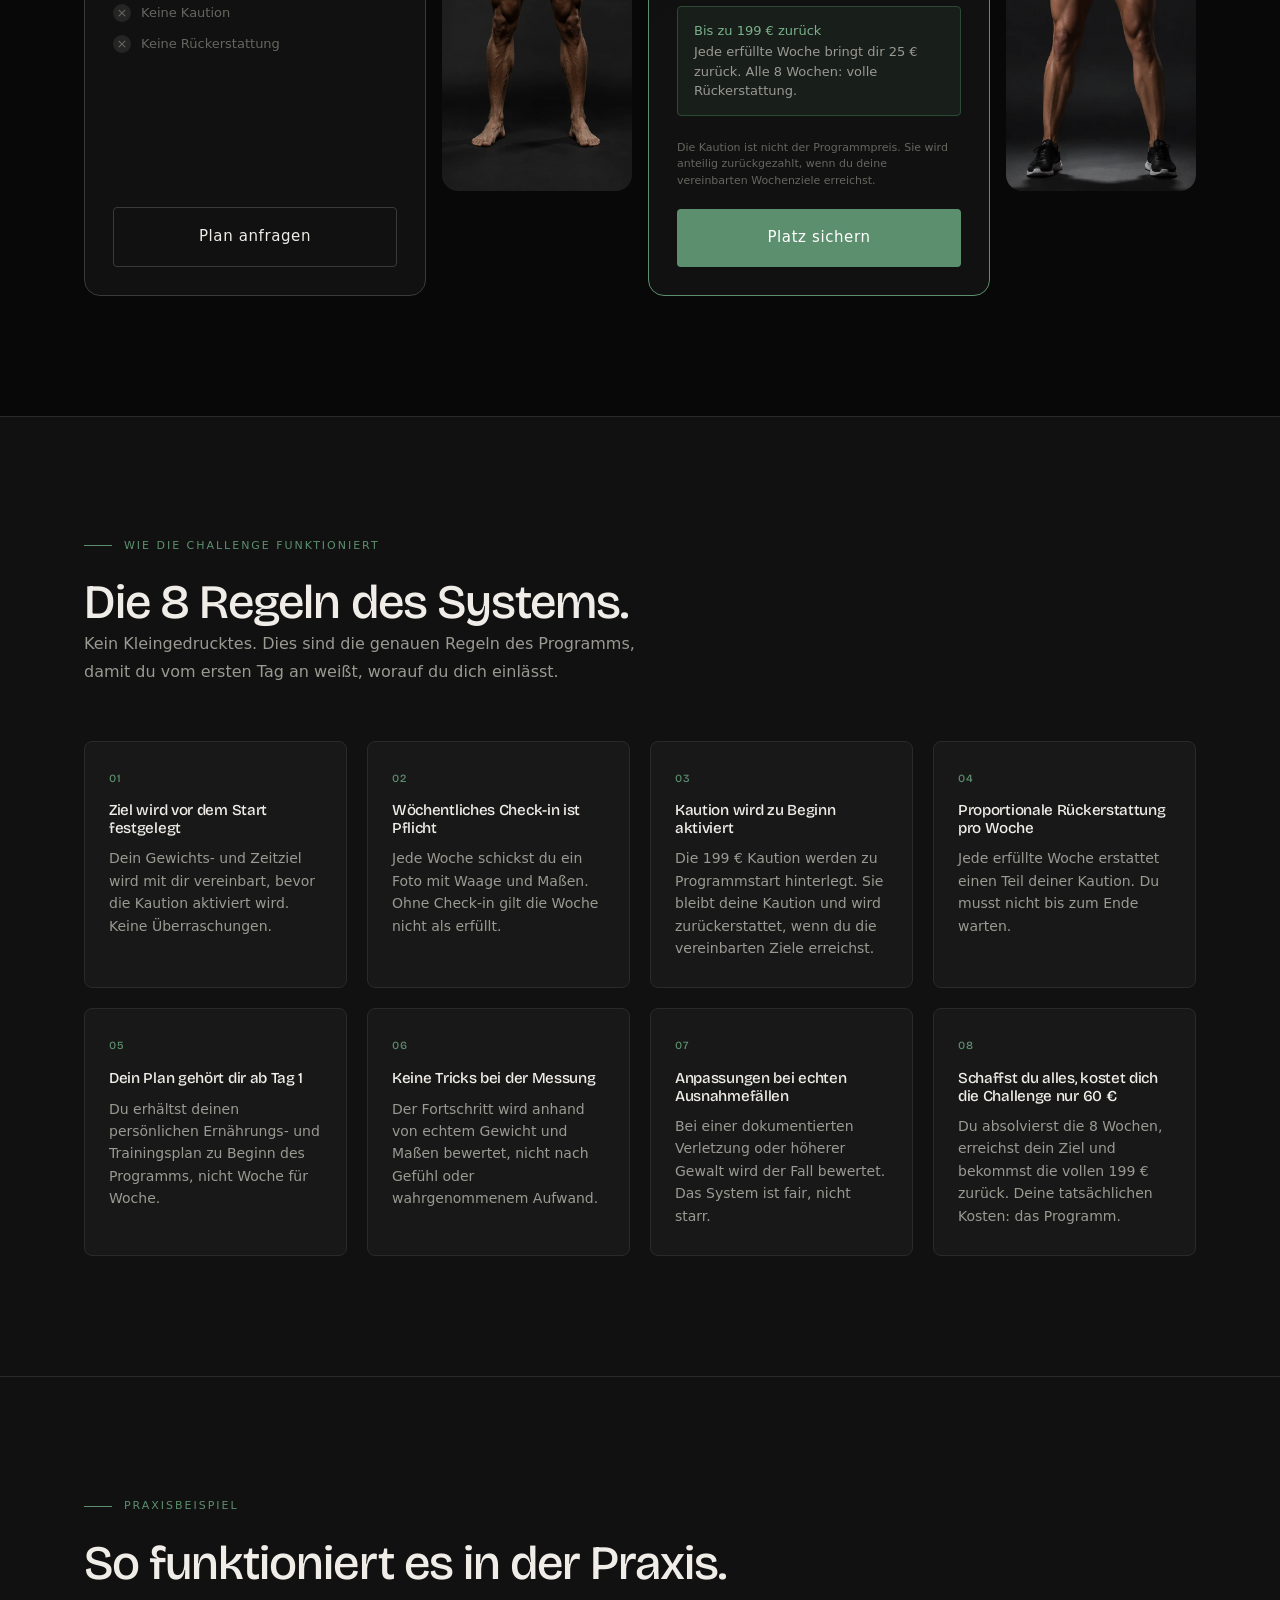
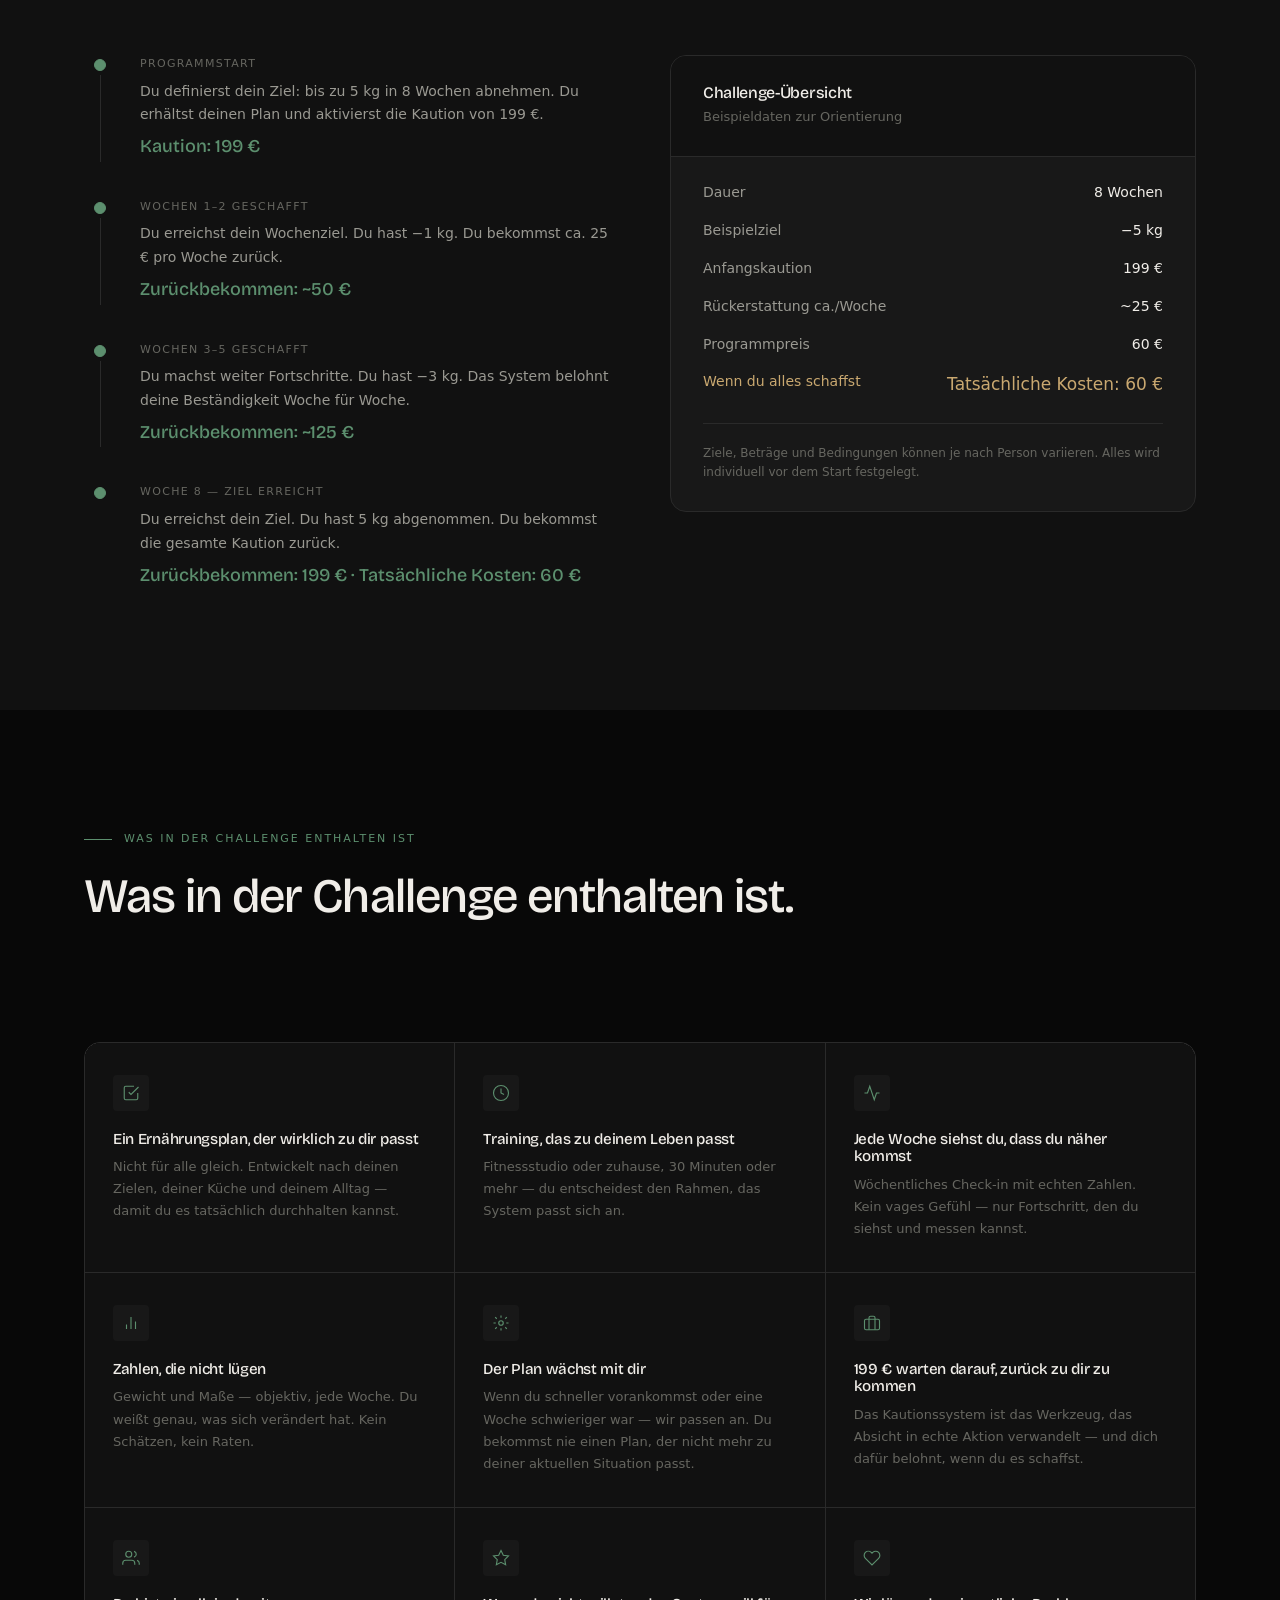
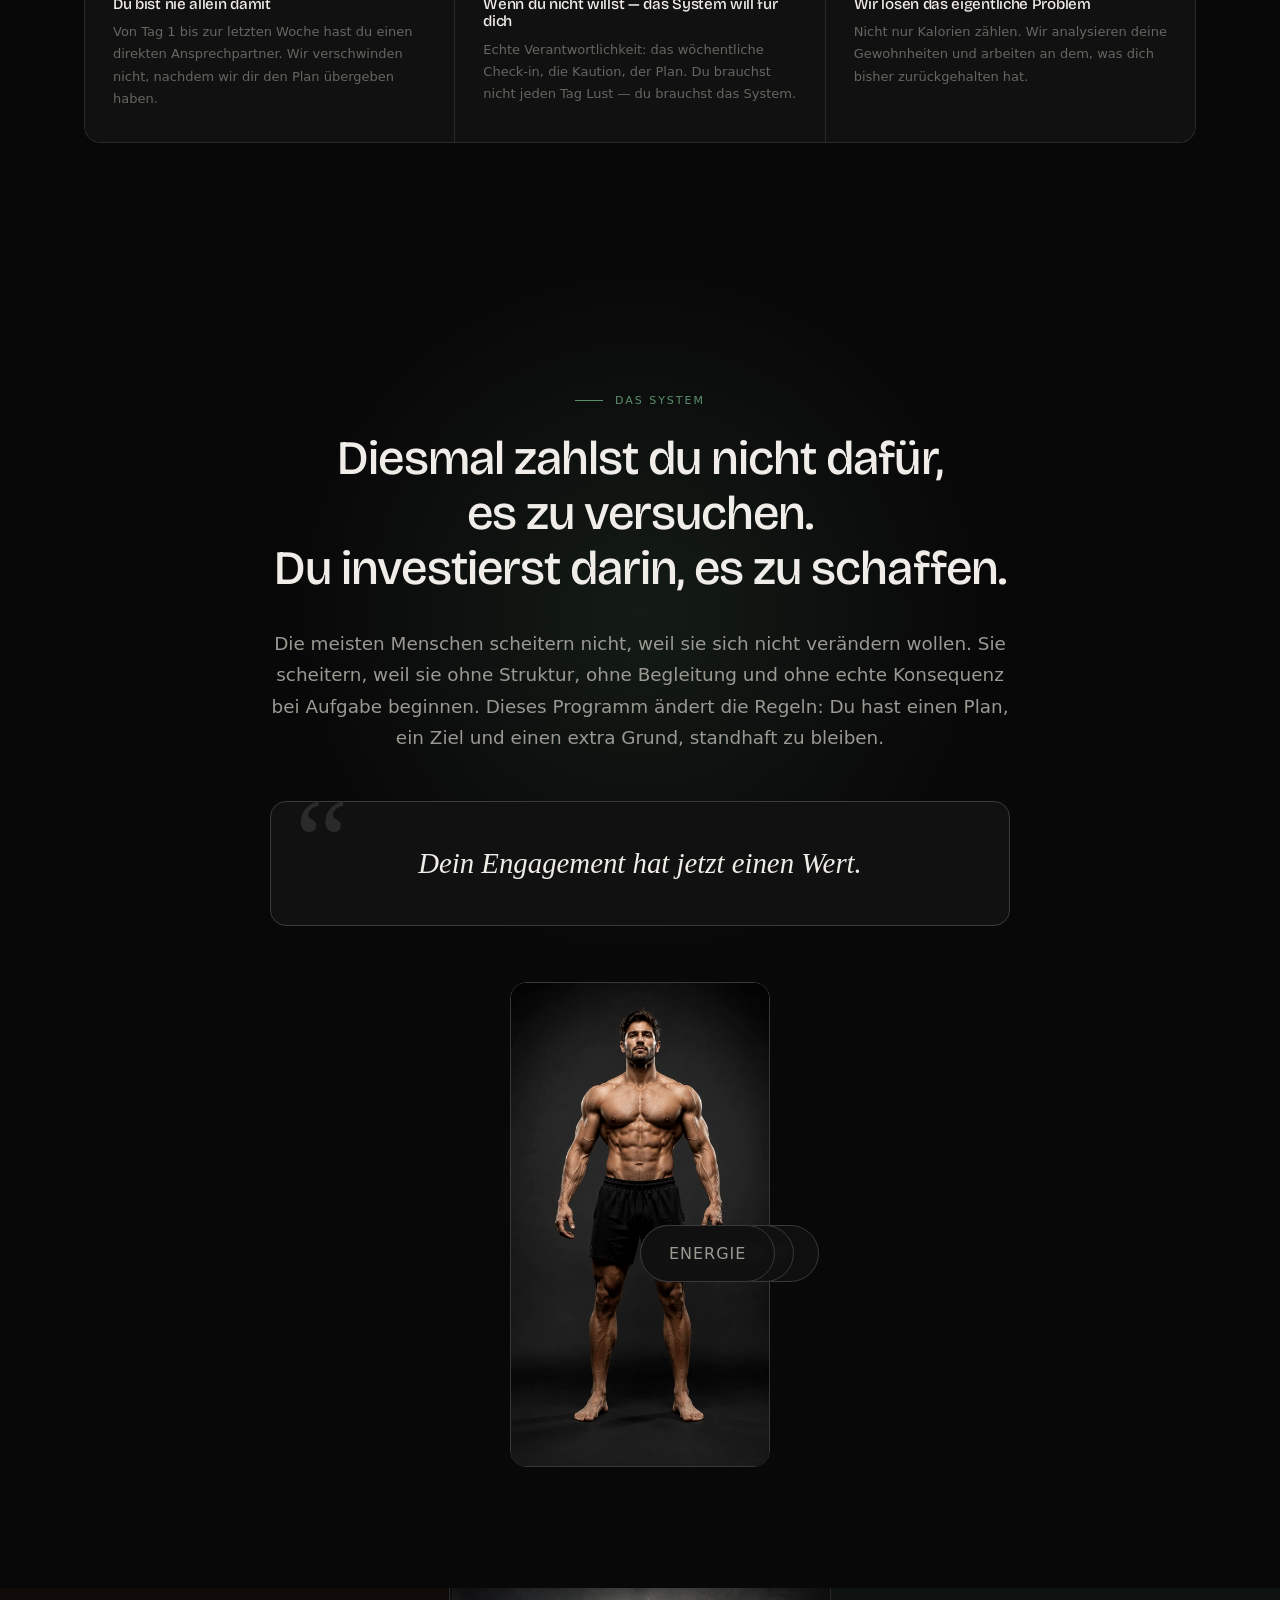
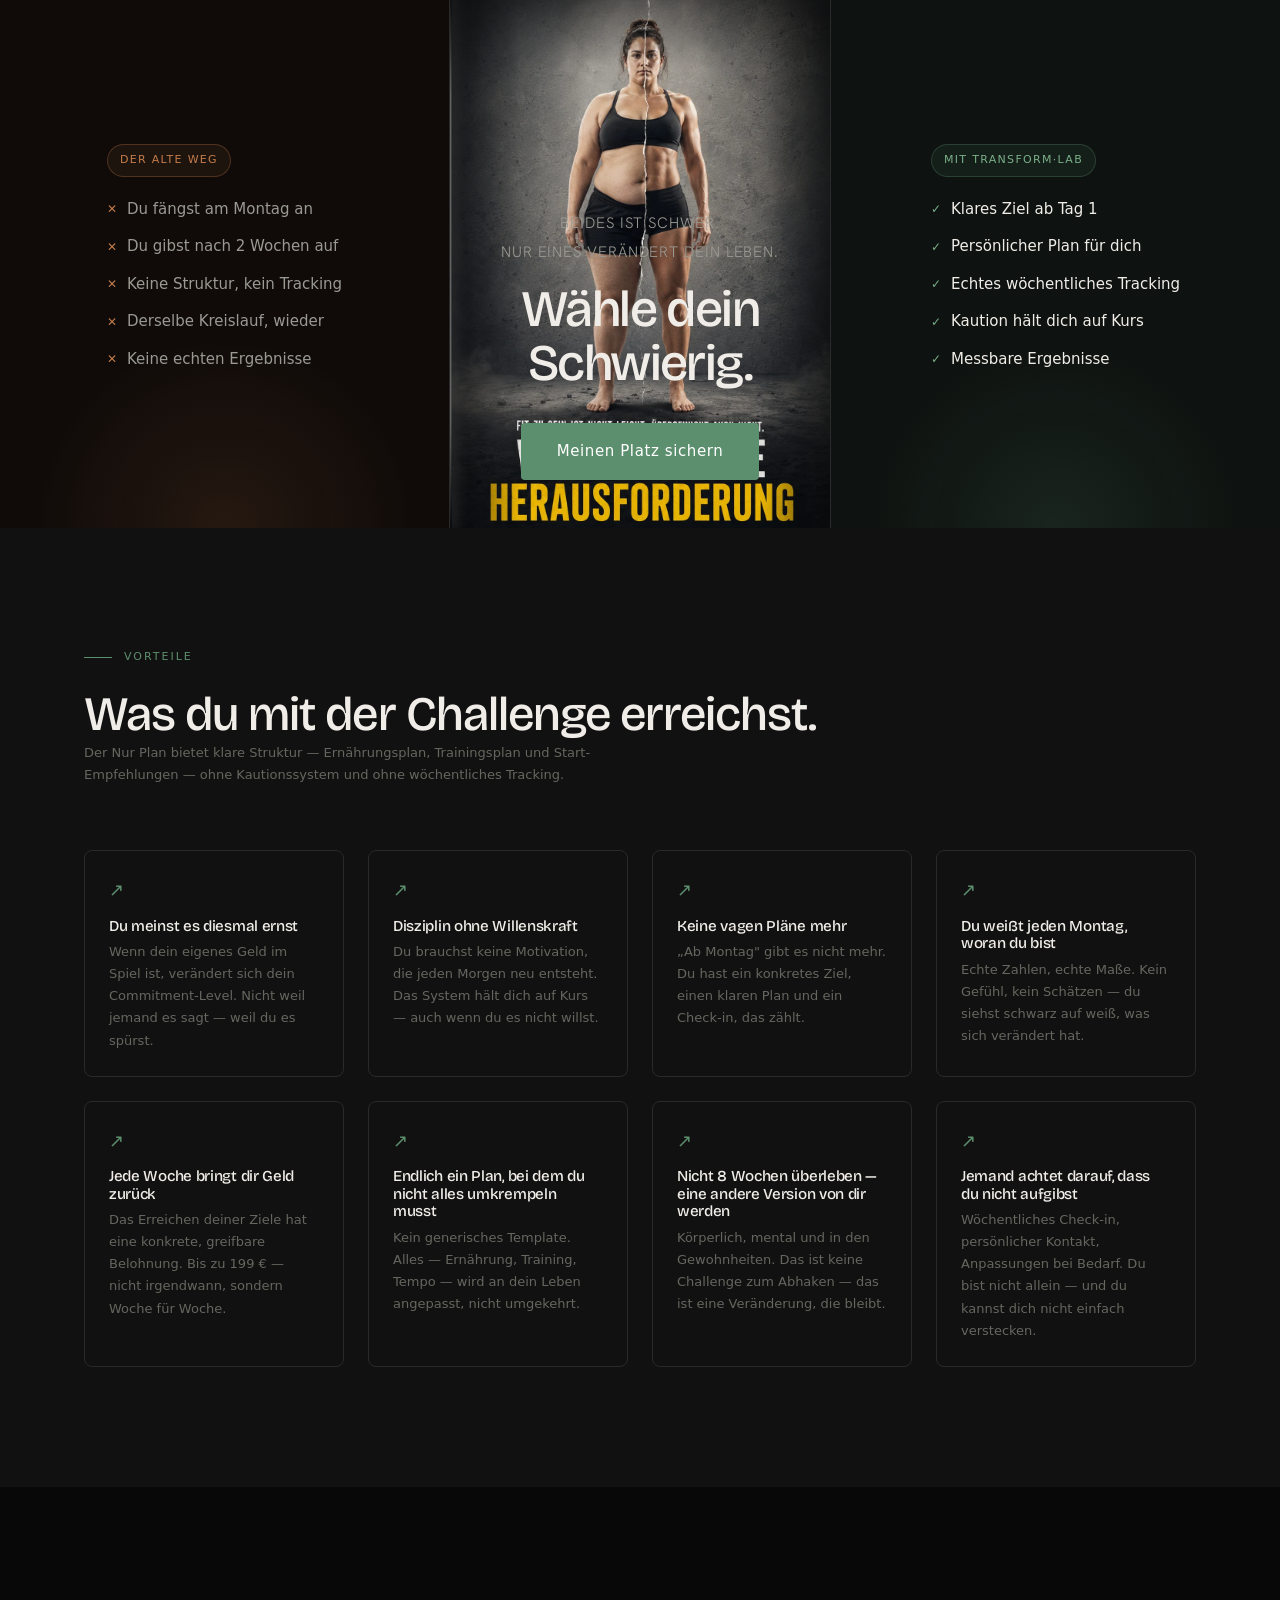
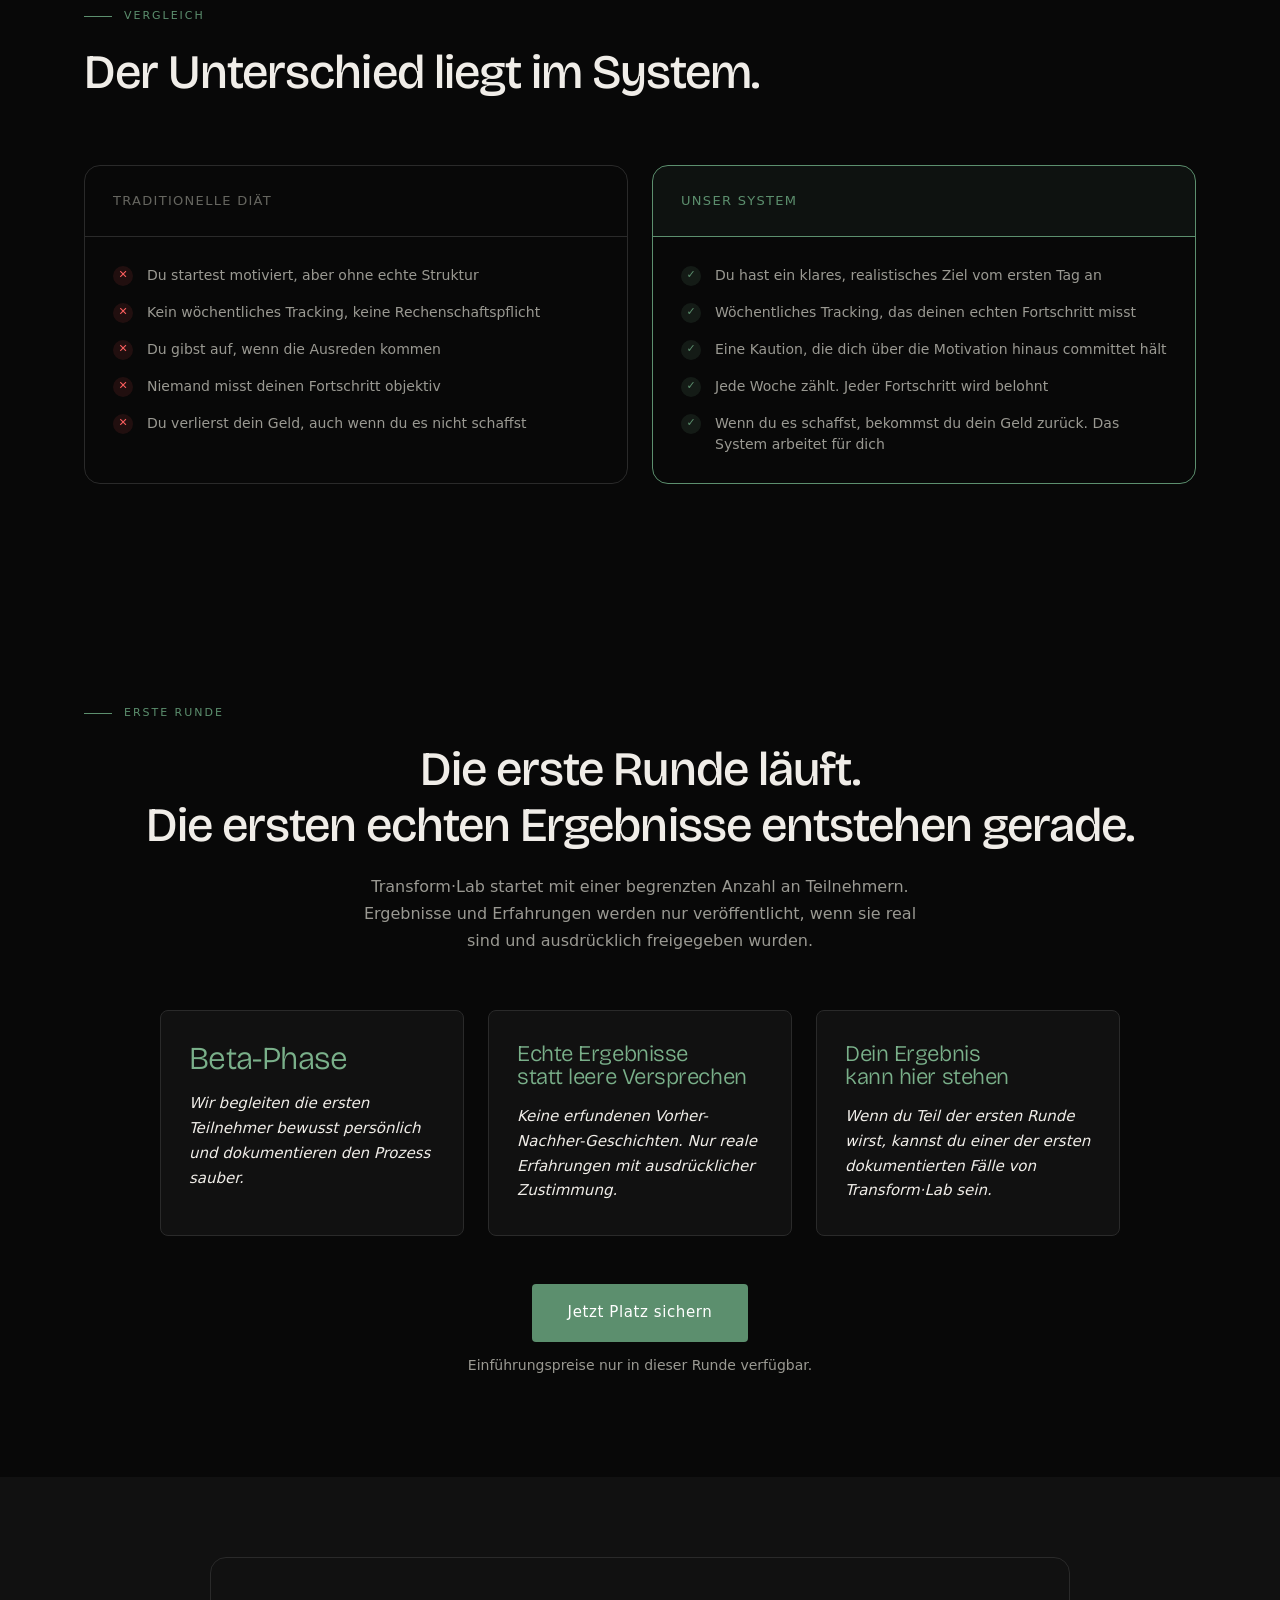
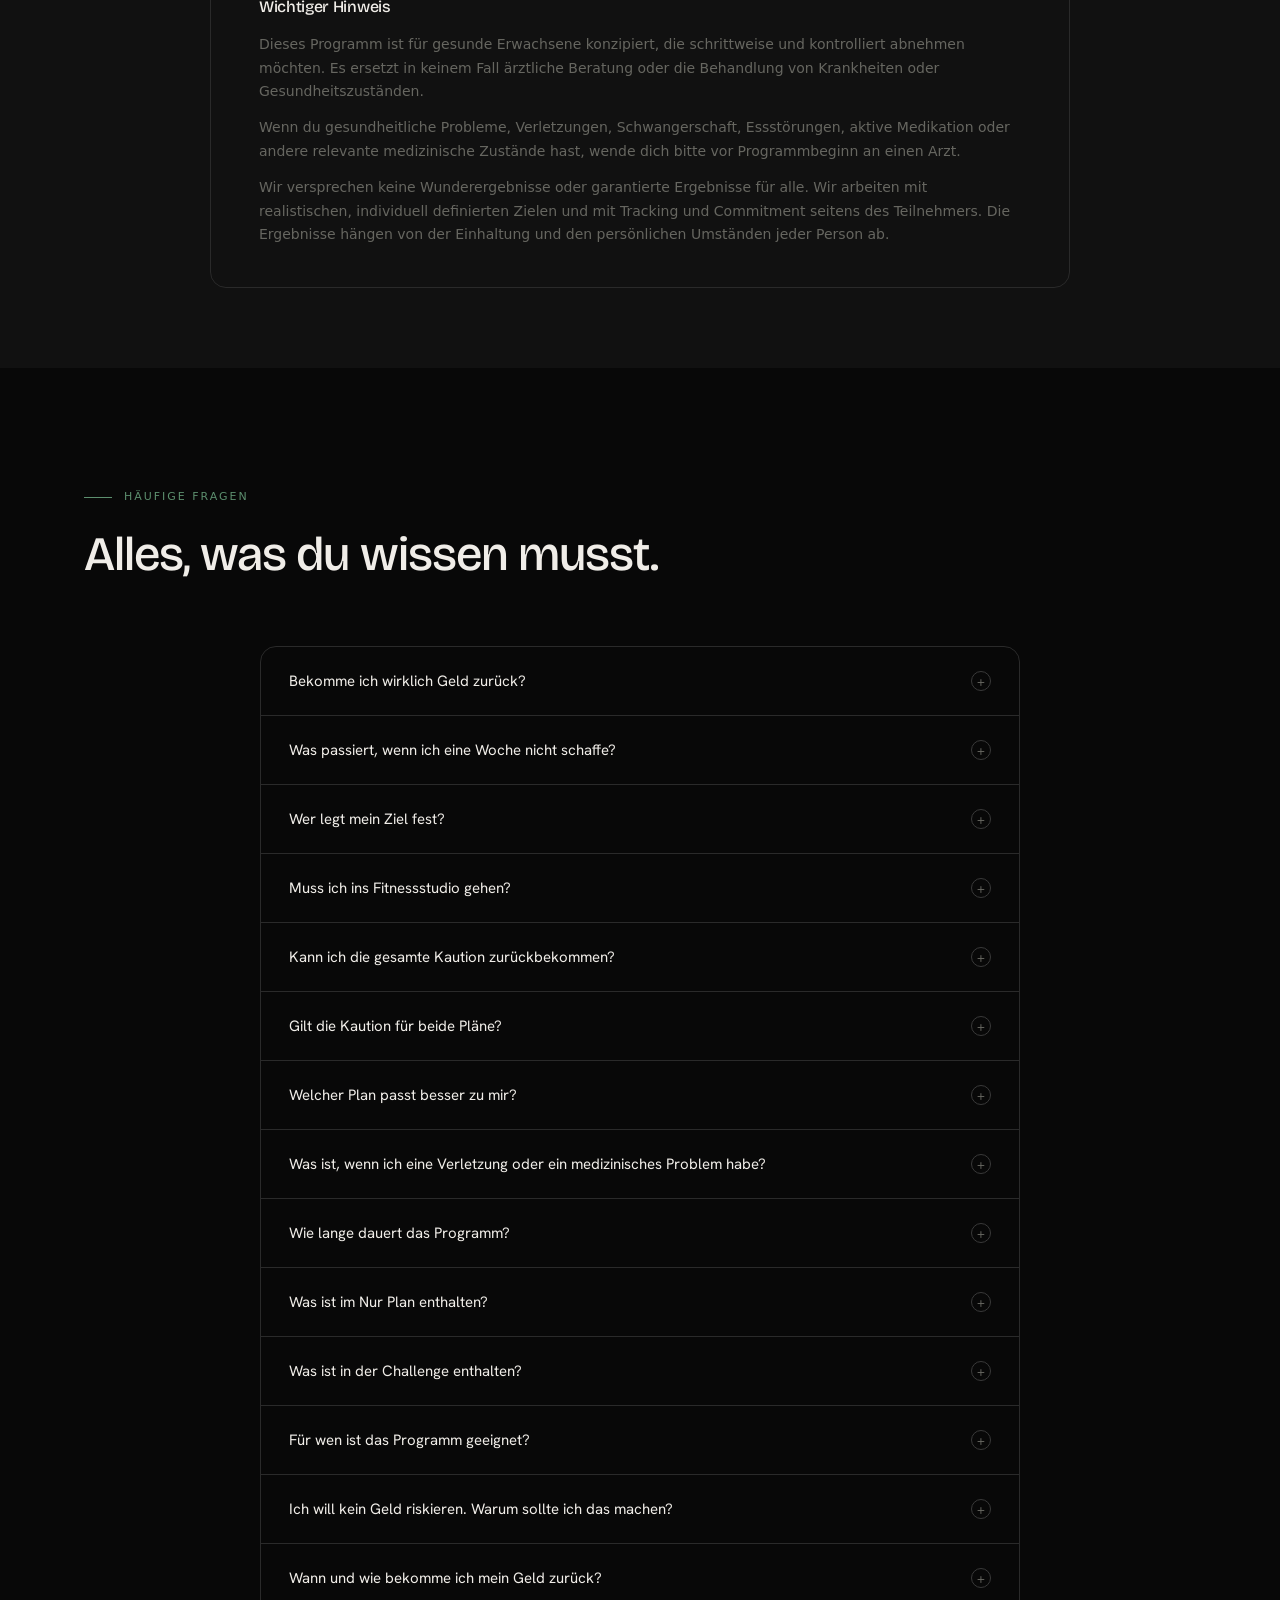
==== commit b0e25f46: "Hero movil: translateY slide-up (compatible iOS Safari)" ====
--- a/index.html
+++ b/index.html
@@ -24,7 +24,7 @@
   <link href="https://fonts.googleapis.com/css2?family=Bricolage+Grotesque:opsz,wght@12..96,300;12..96,400;12..96,500&family=Hanken+Grotesk:wght@300;400;500&display=swap"
         rel="stylesheet">
 
-  <link rel="stylesheet" href="css/styles.css?v=34">
+  <link rel="stylesheet" href="css/styles.css?v=37">
 
   <link rel="preload" as="image" href="assets/escultura-transformacion.webp" type="image/webp">
   <link rel="preload" as="image" href="assets/escultura-transformacion-mujer.webp" type="image/webp">
@@ -92,10 +92,7 @@
         <div class="hero-inner">
 
           <div class="hero-text-col">
-            <div class="hero-badge" aria-label="Angebotsstatus">
-              <span class="hero-badge-dot" aria-hidden="true"></span>
-              Einführungsangebot verfügbar
-            </div>
+
 
             <h1 id="hero-heading" class="hero-title">
               Wir bezahlen dich<br>fürs Abnehmen.
@@ -1706,6 +1703,6 @@
     </div>
   </footer>
 
-  <script src="js/main.js?v=18"></script>
+  <script src="js/main.js?v=19"></script>
 </body>
 </html>
--- a/css/styles.css
+++ b/css/styles.css
@@ -196,6 +196,13 @@
   .hero-wipe-img--woman { animation: none; clip-path: inset(0 50% 0 0); }
   .hero-wipe-line       { display: none; }
 }
+@media (max-width: 768px) {
+  .hero-wipe-img--woman { animation: heroSlideUpMobile 8s ease-in-out infinite; clip-path: none; }
+  .hero-wipe-line { display: none; }
+}
+@media (max-width: 768px) and (prefers-reduced-motion: reduce) {
+  .hero-wipe-img--woman { animation: none; opacity: .5; }
+}
 .hero-content { position: relative; z-index: 1; }
 
 .hero-badge {
@@ -1019,6 +1026,42 @@
   92%  { left: 0%;   opacity: 0; }
   100% { left: 0%;   opacity: 0; }
 }
+@keyframes heroSlideUpMobile {
+  0%   { transform: translateY(100%); }
+  8%   { transform: translateY(100%); }
+  42%  { transform: translateY(0%); }
+  58%  { transform: translateY(0%); }
+  92%  { transform: translateY(-100%); }
+  100% { transform: translateY(100%); }
+}
+@keyframes heroFadeMobile {
+  0%   { opacity: 0; }
+  8%   { opacity: 0; }
+  42%  { opacity: 1; }
+  58%  { opacity: 1; }
+  92%  { opacity: 0; }
+  100% { opacity: 0; }
+}
+@keyframes wipeRevealV {
+  0%   { clip-path: inset(100% 0 0 0); }
+  8%   { clip-path: inset(100% 0 0 0); }
+  42%  { clip-path: inset(0 0 0 0); }
+  58%  { clip-path: inset(0 0 0 0); }
+  92%  { clip-path: inset(0 0 100% 0); }
+  100% { clip-path: inset(100% 0 0 0); }
+}
+@keyframes wipeLineV {
+  0%   { top: 100%; opacity: 0; }
+  8%   { top: 100%; opacity: 0; }
+  10%  { top: 98%;  opacity: 1; }
+  40%  { top: 2%;   opacity: 1; }
+  42%  { top: 0%;   opacity: 0; }
+  58%  { top: 100%; opacity: 0; }
+  60%  { top: 98%;  opacity: 1; }
+  90%  { top: 2%;   opacity: 1; }
+  92%  { top: 0%;   opacity: 0; }
+  100% { top: 100%; opacity: 0; }
+}
 /* Gradiente lateral para blend con los paneles */
 .elige-img-wrap::after {
   content: '';
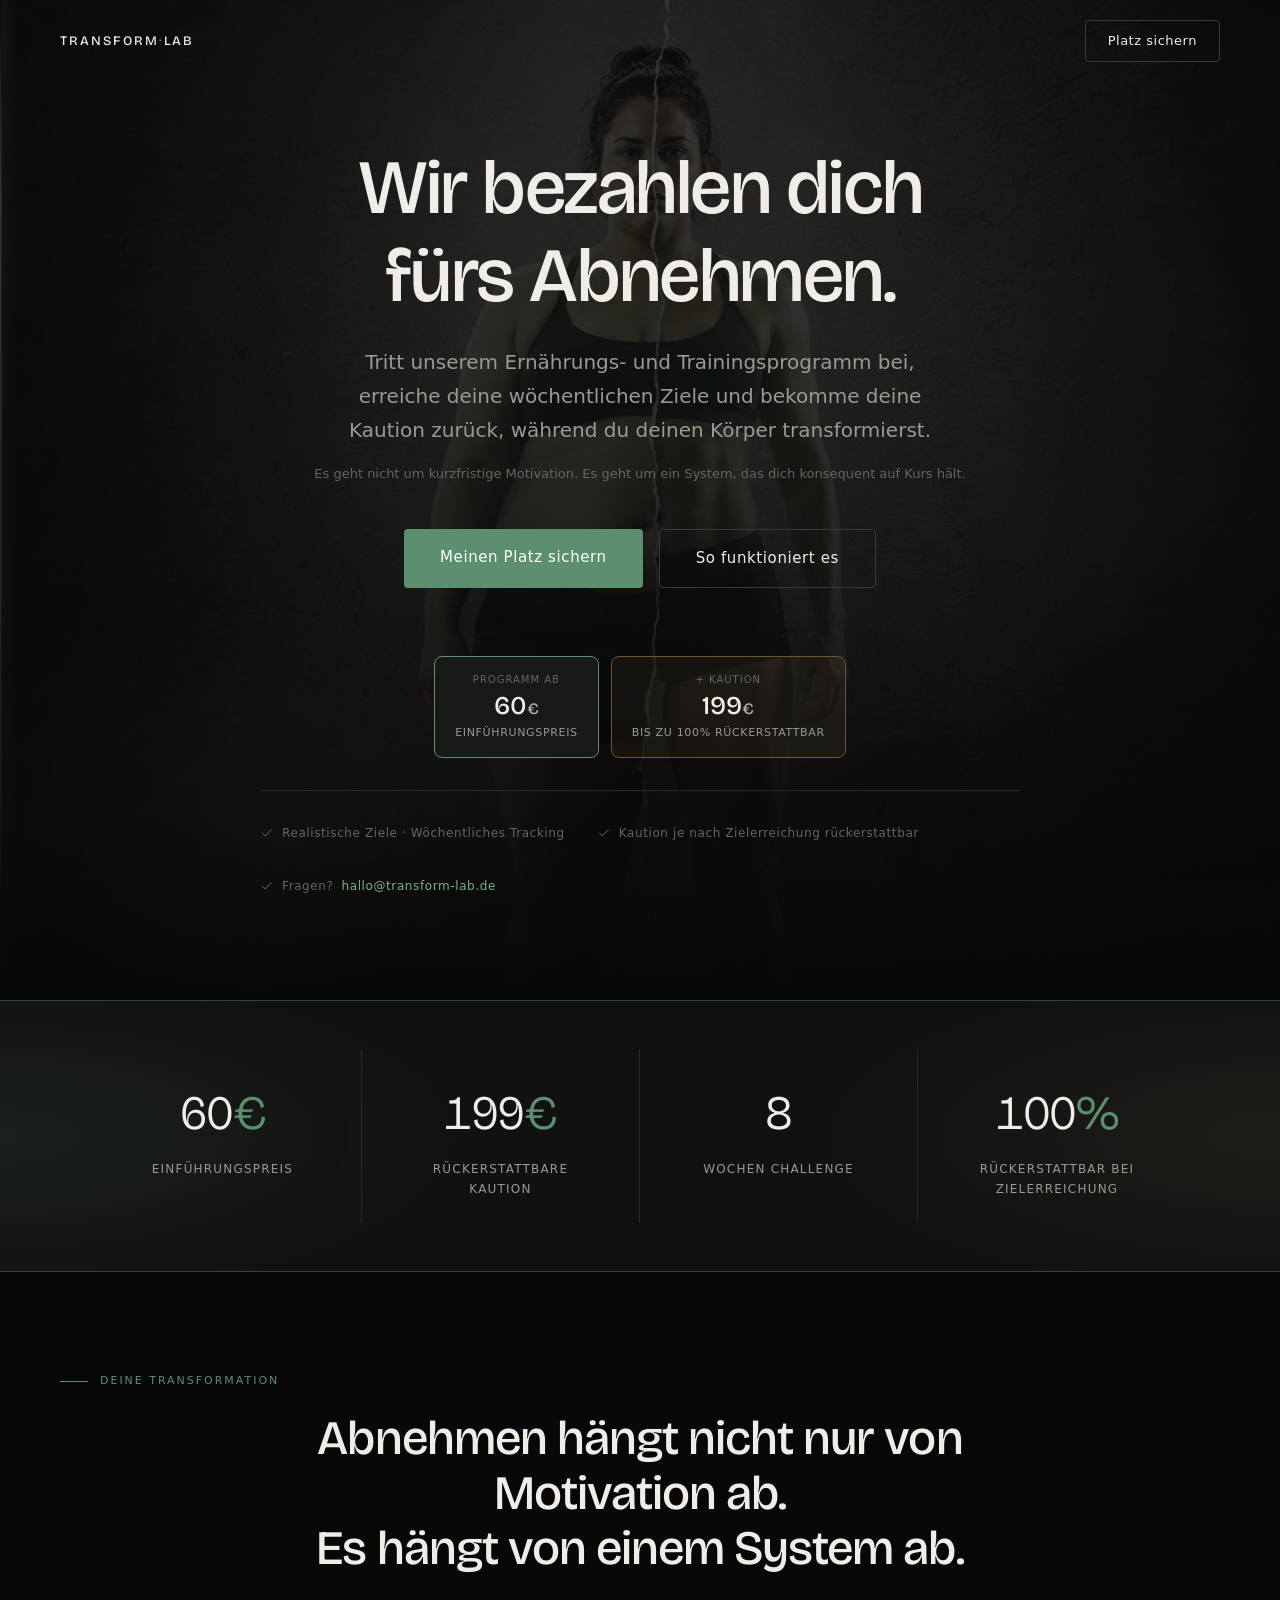
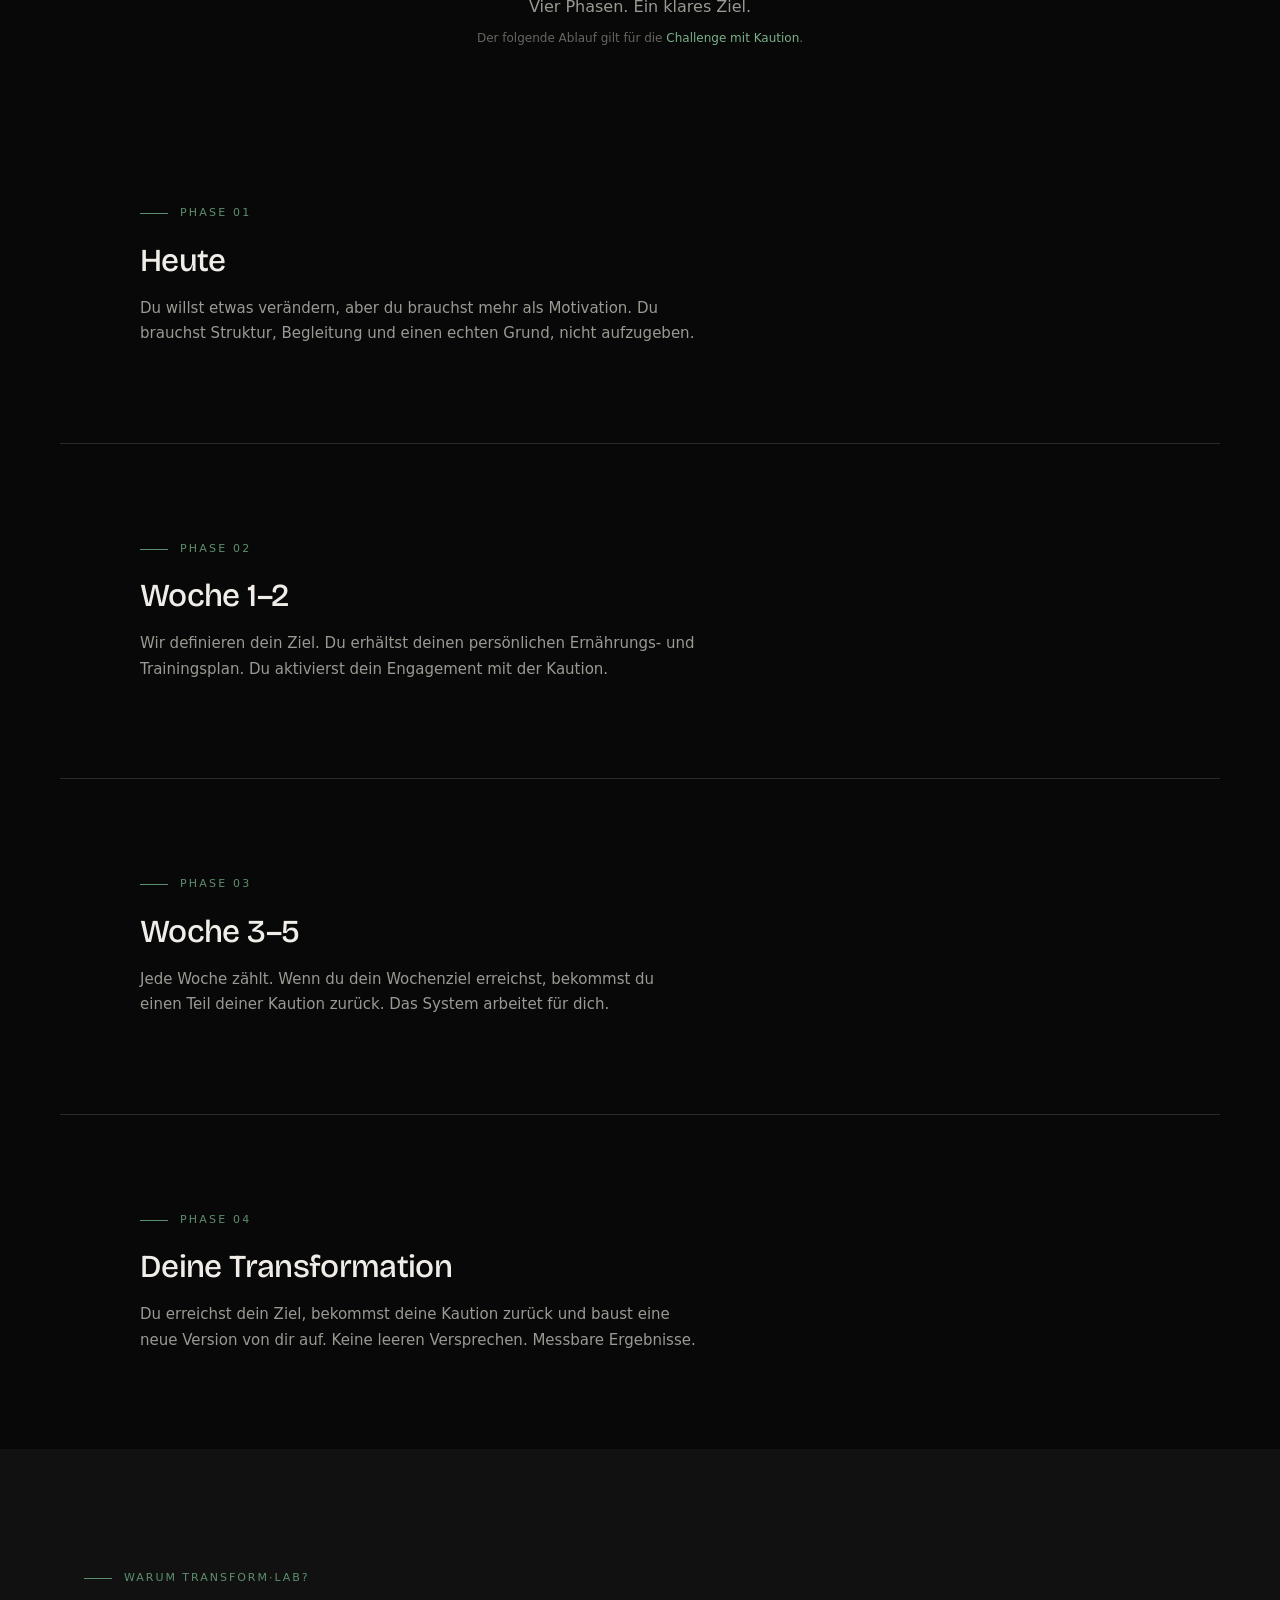
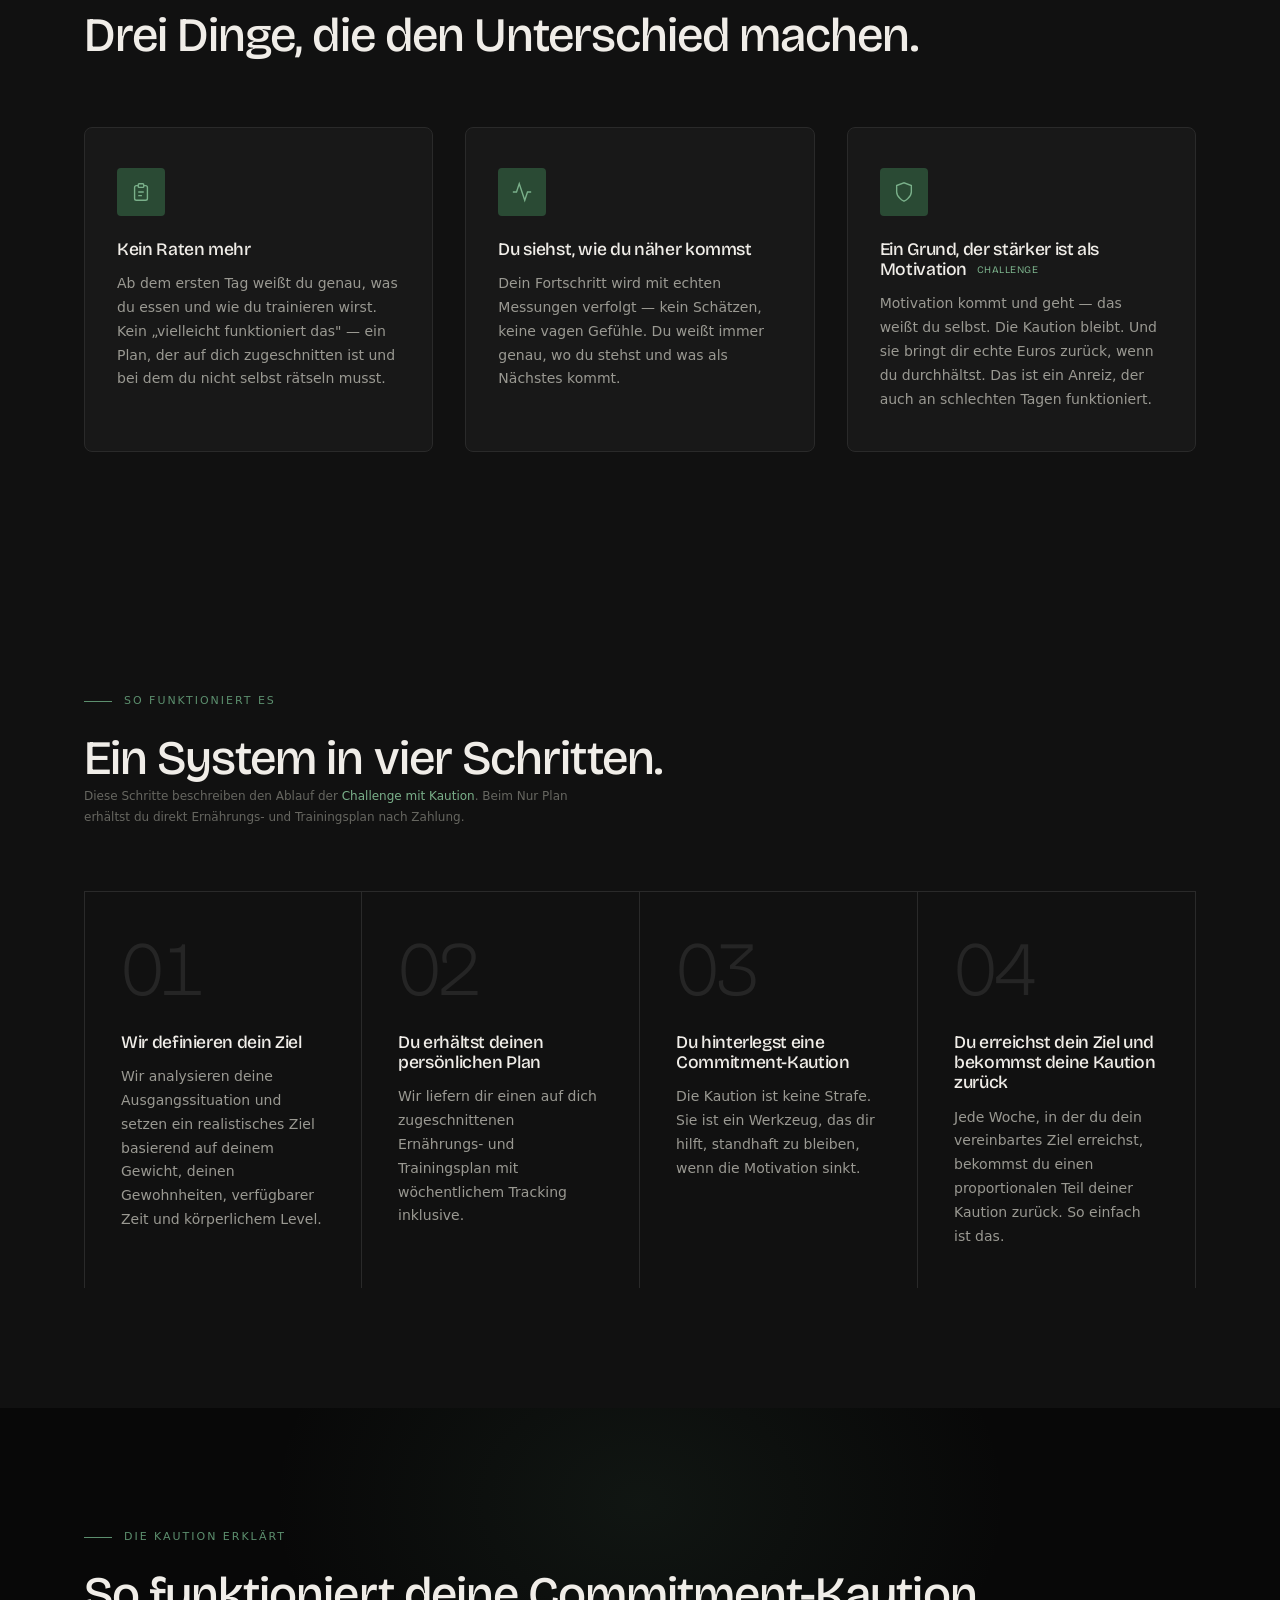
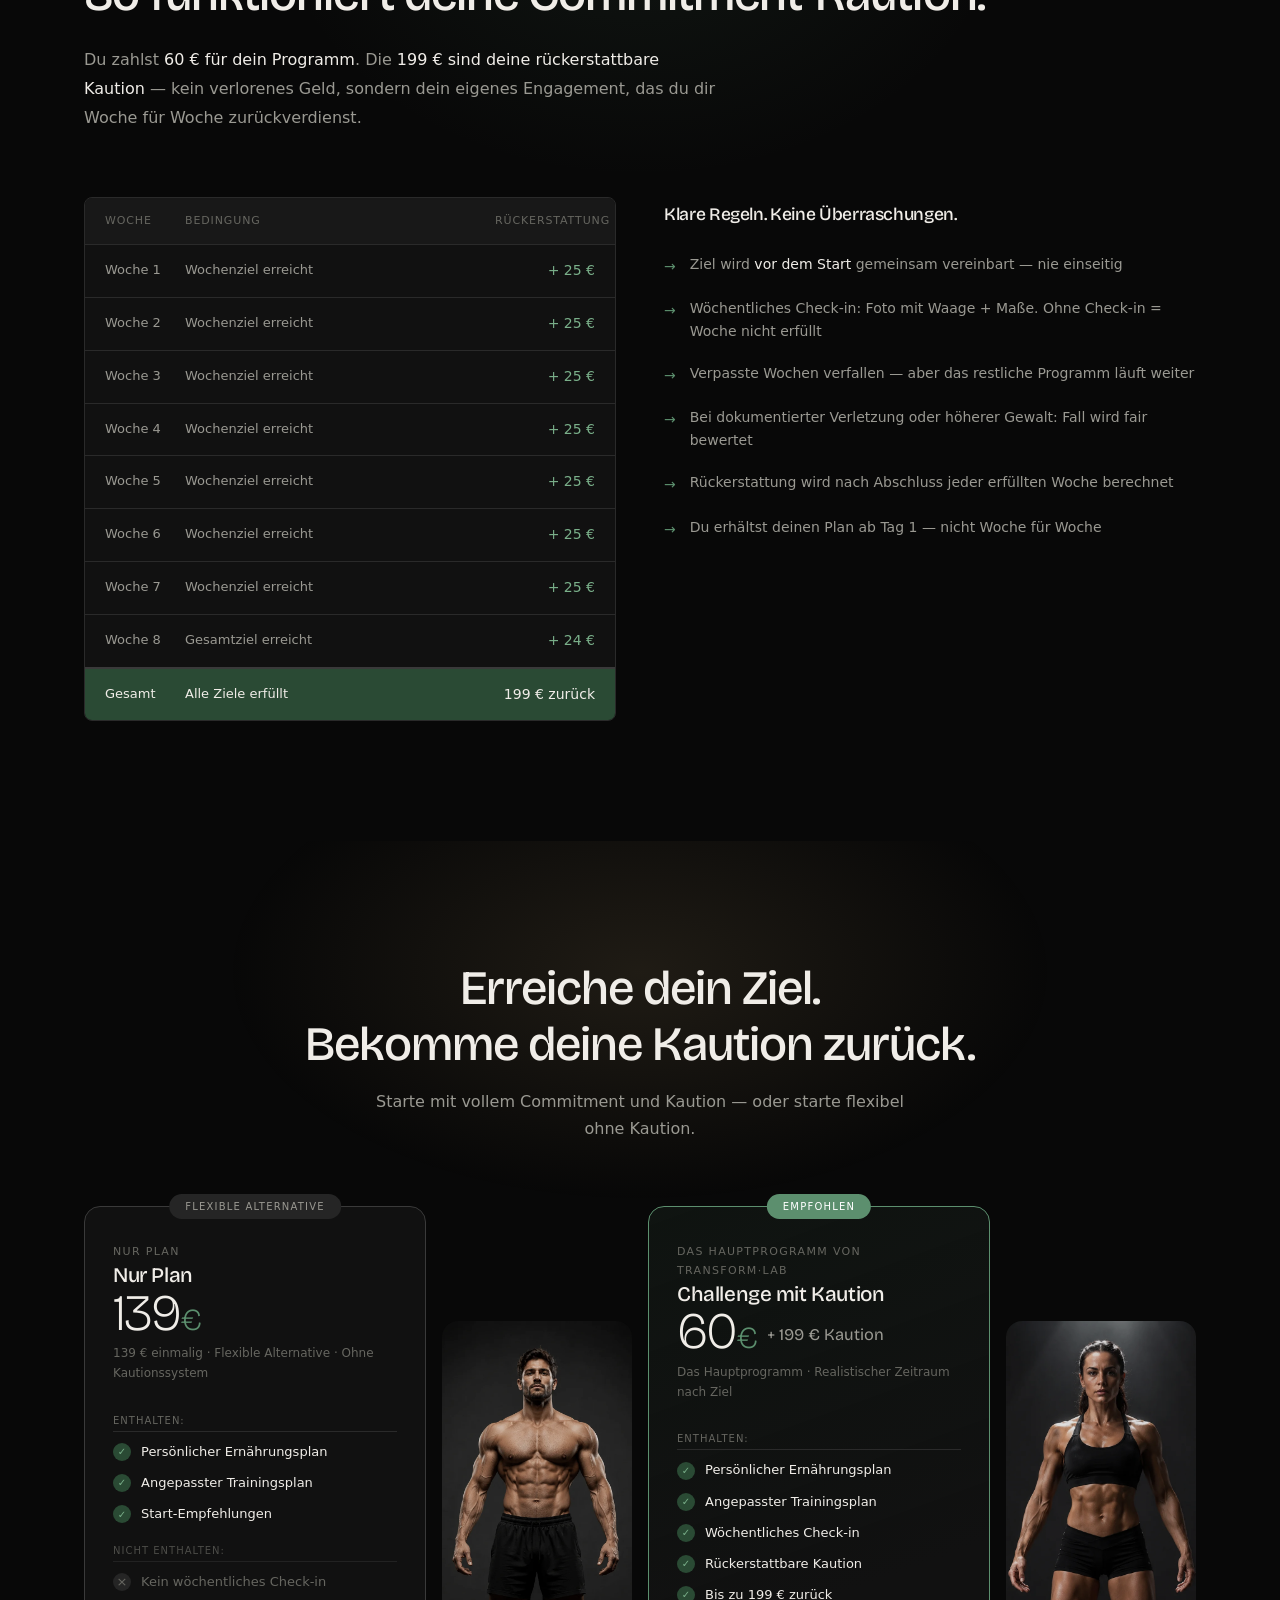
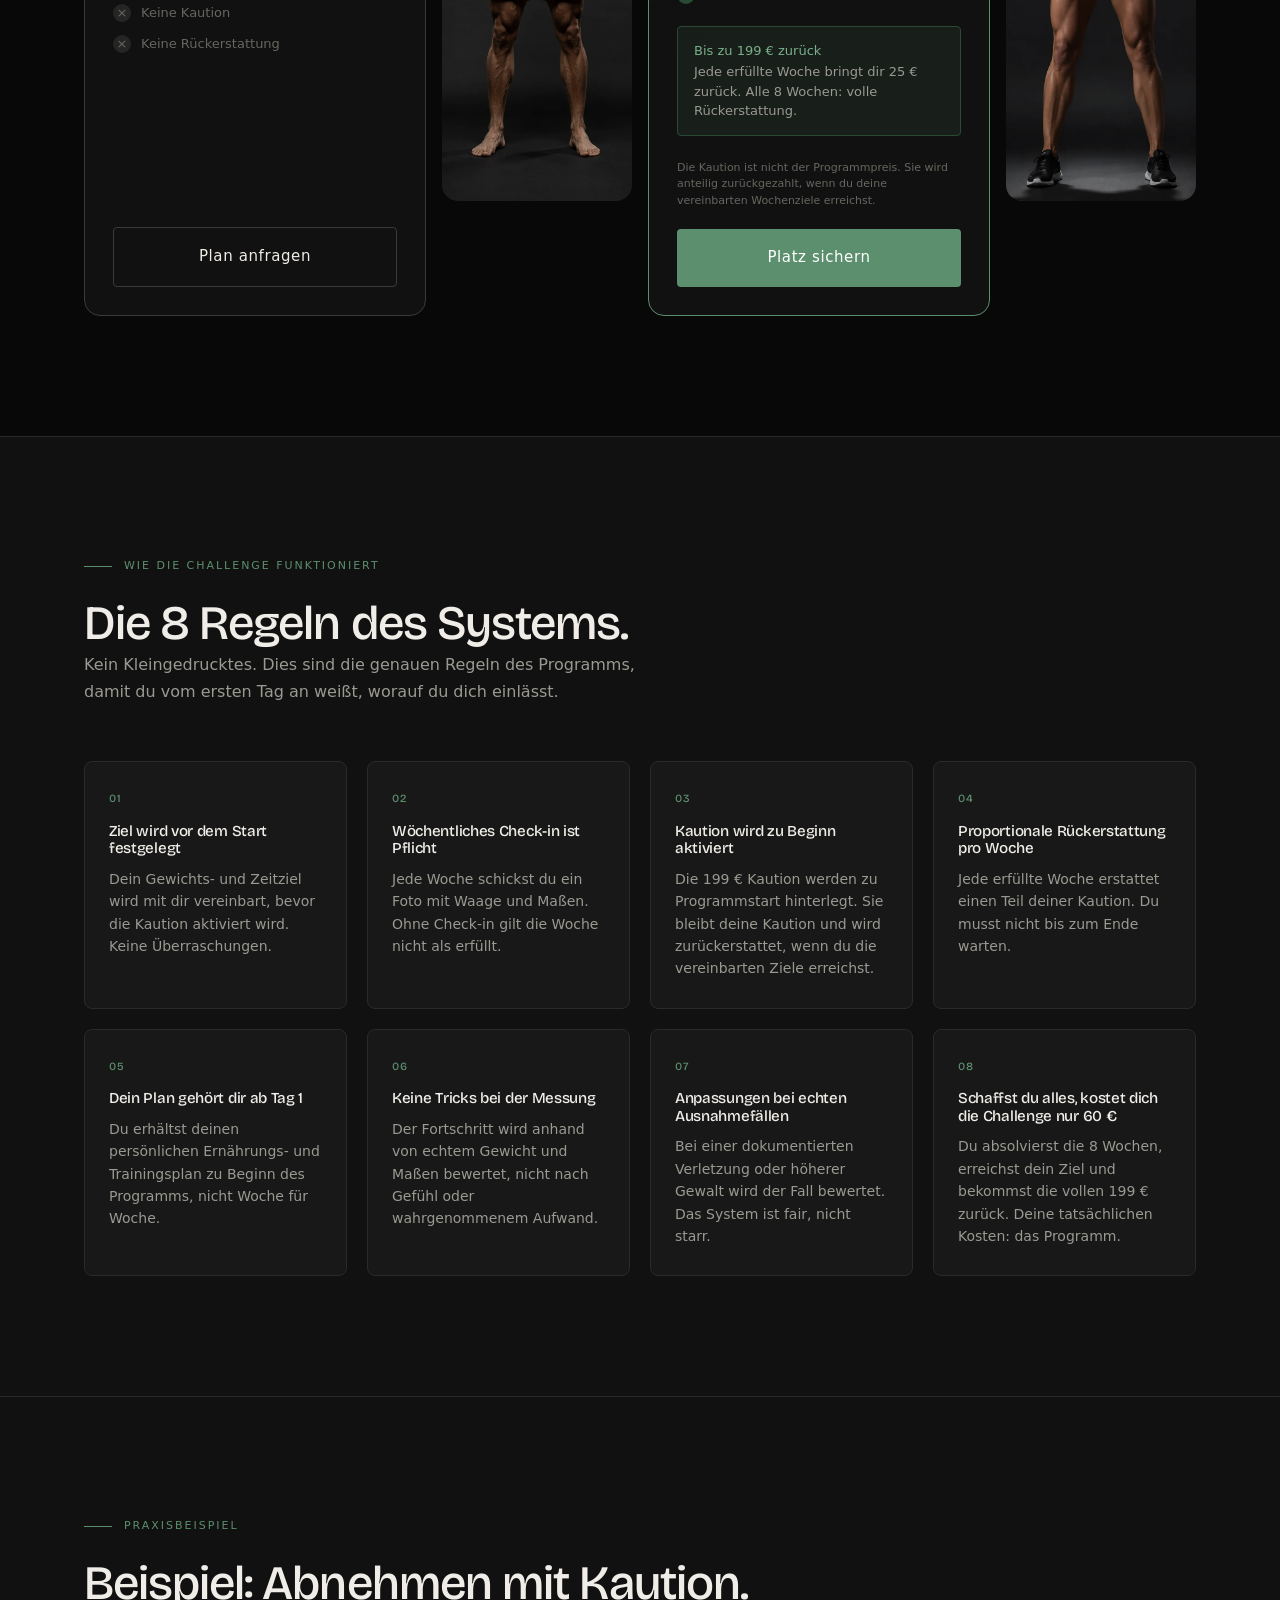
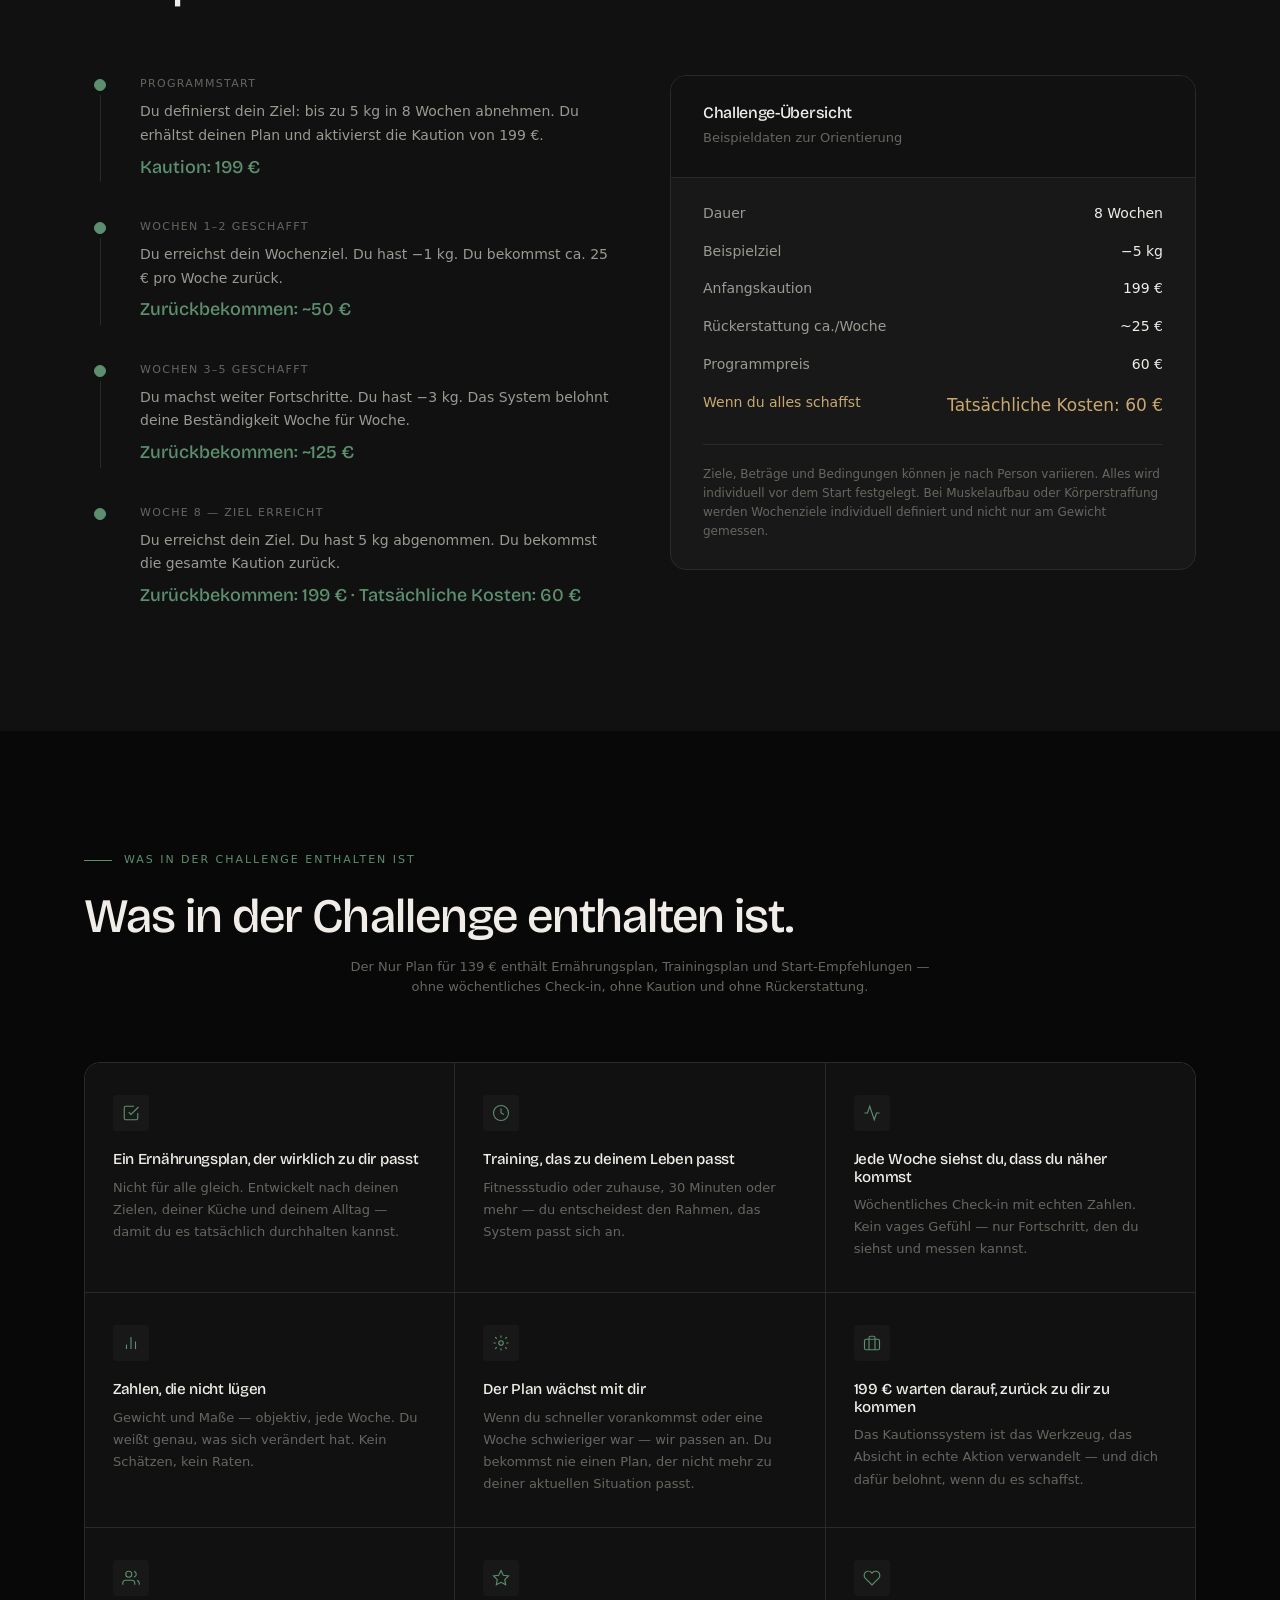
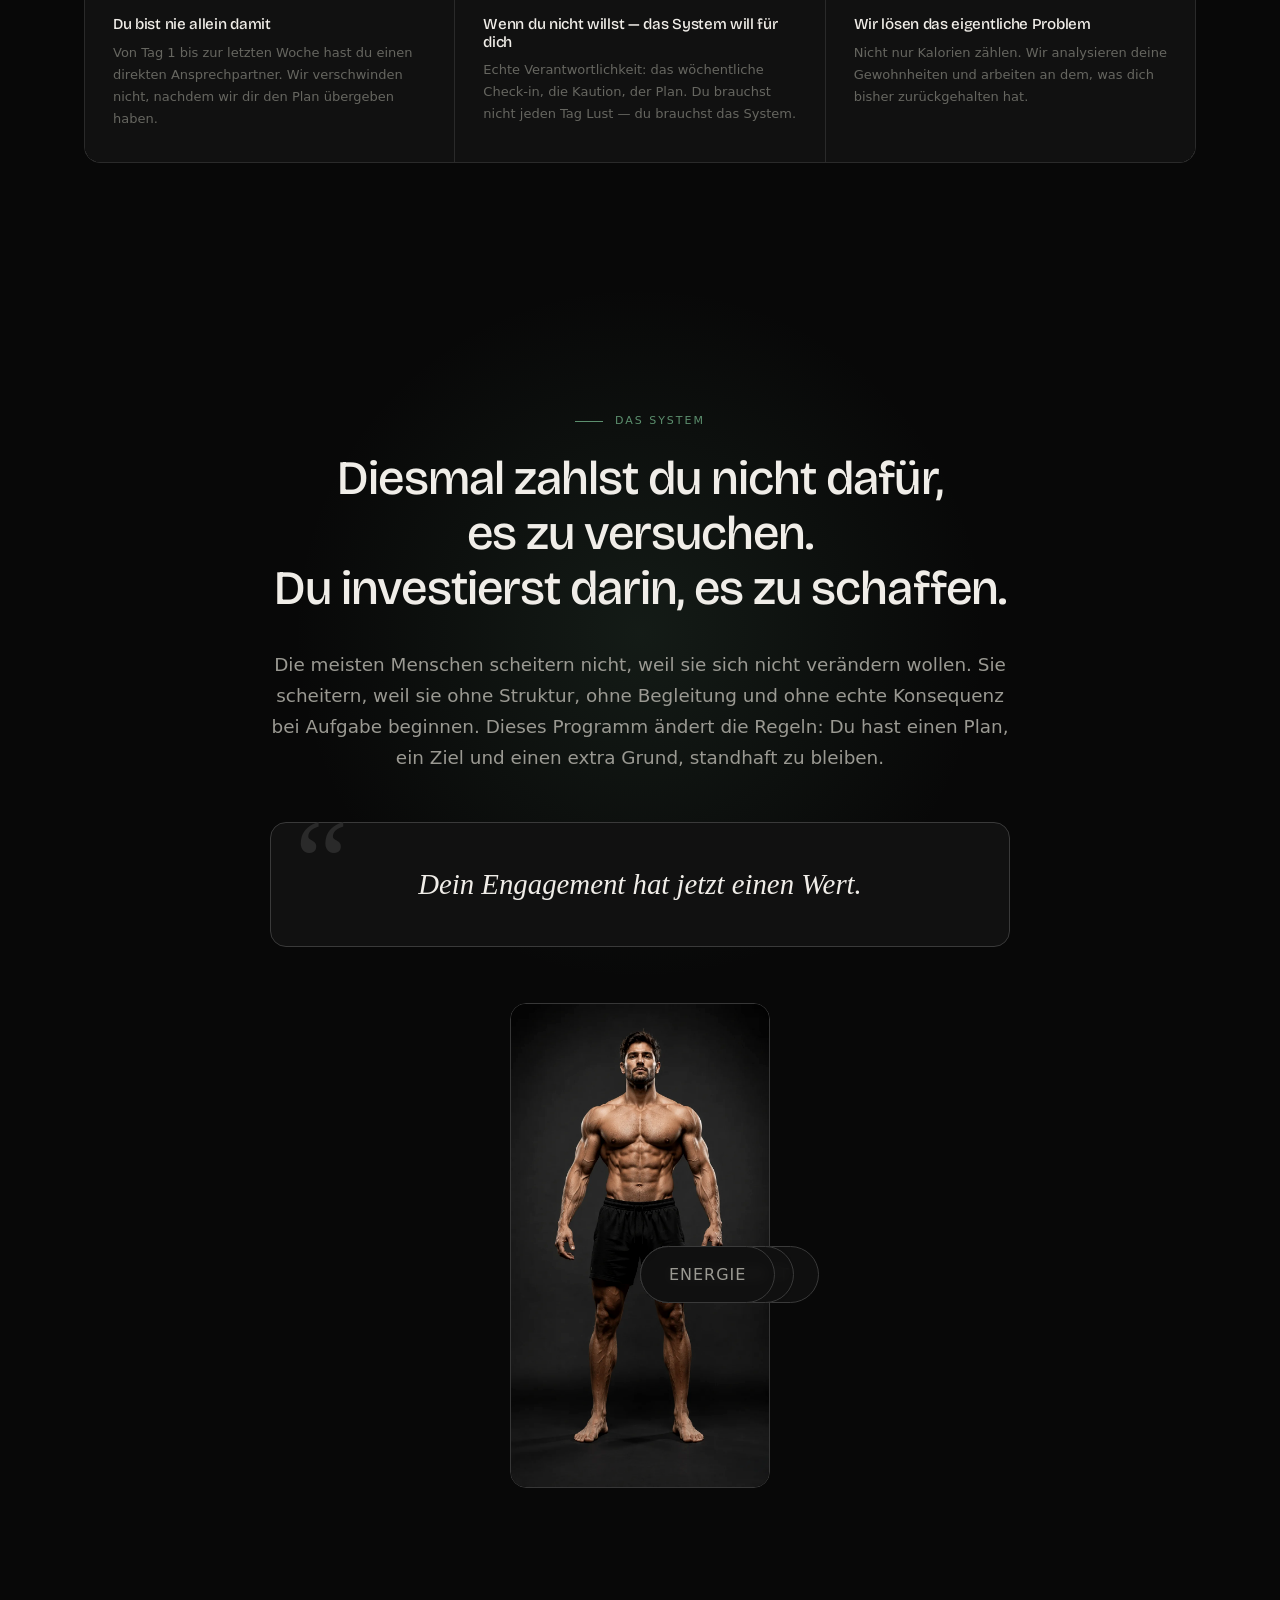
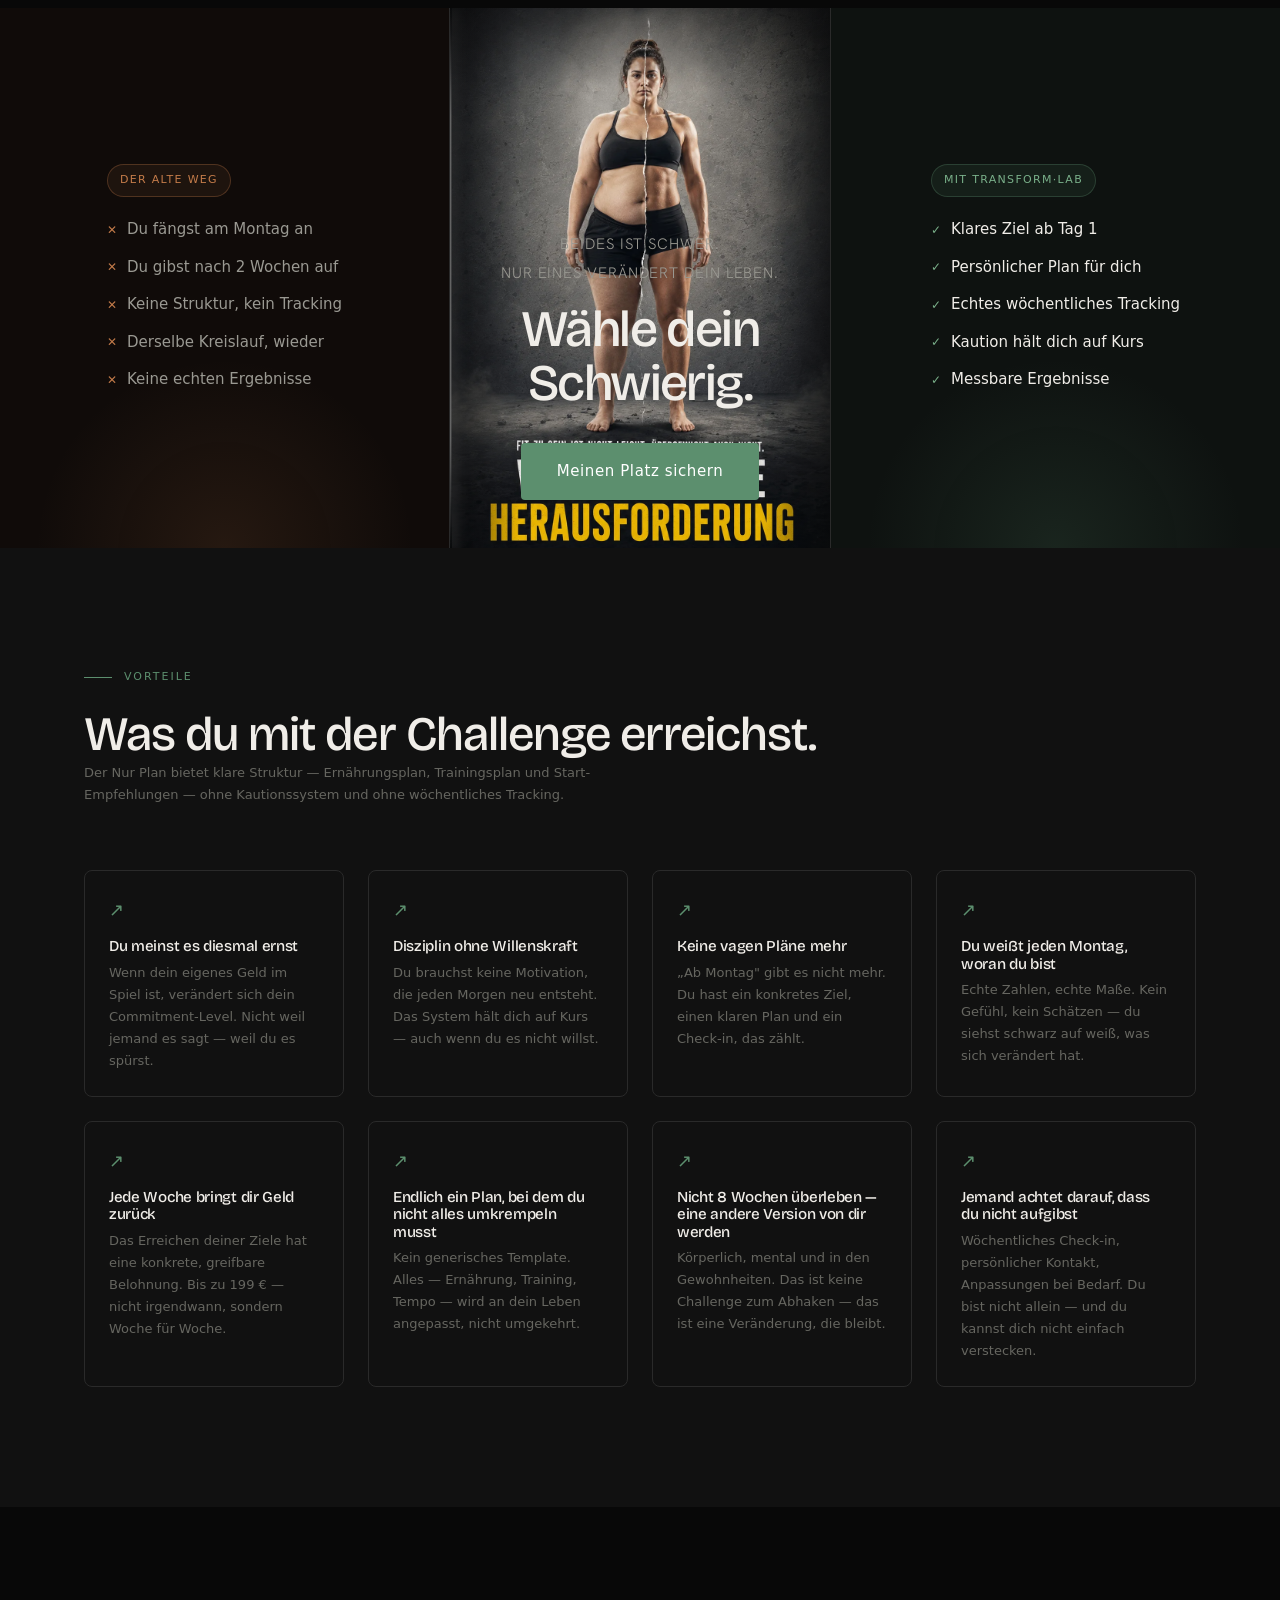
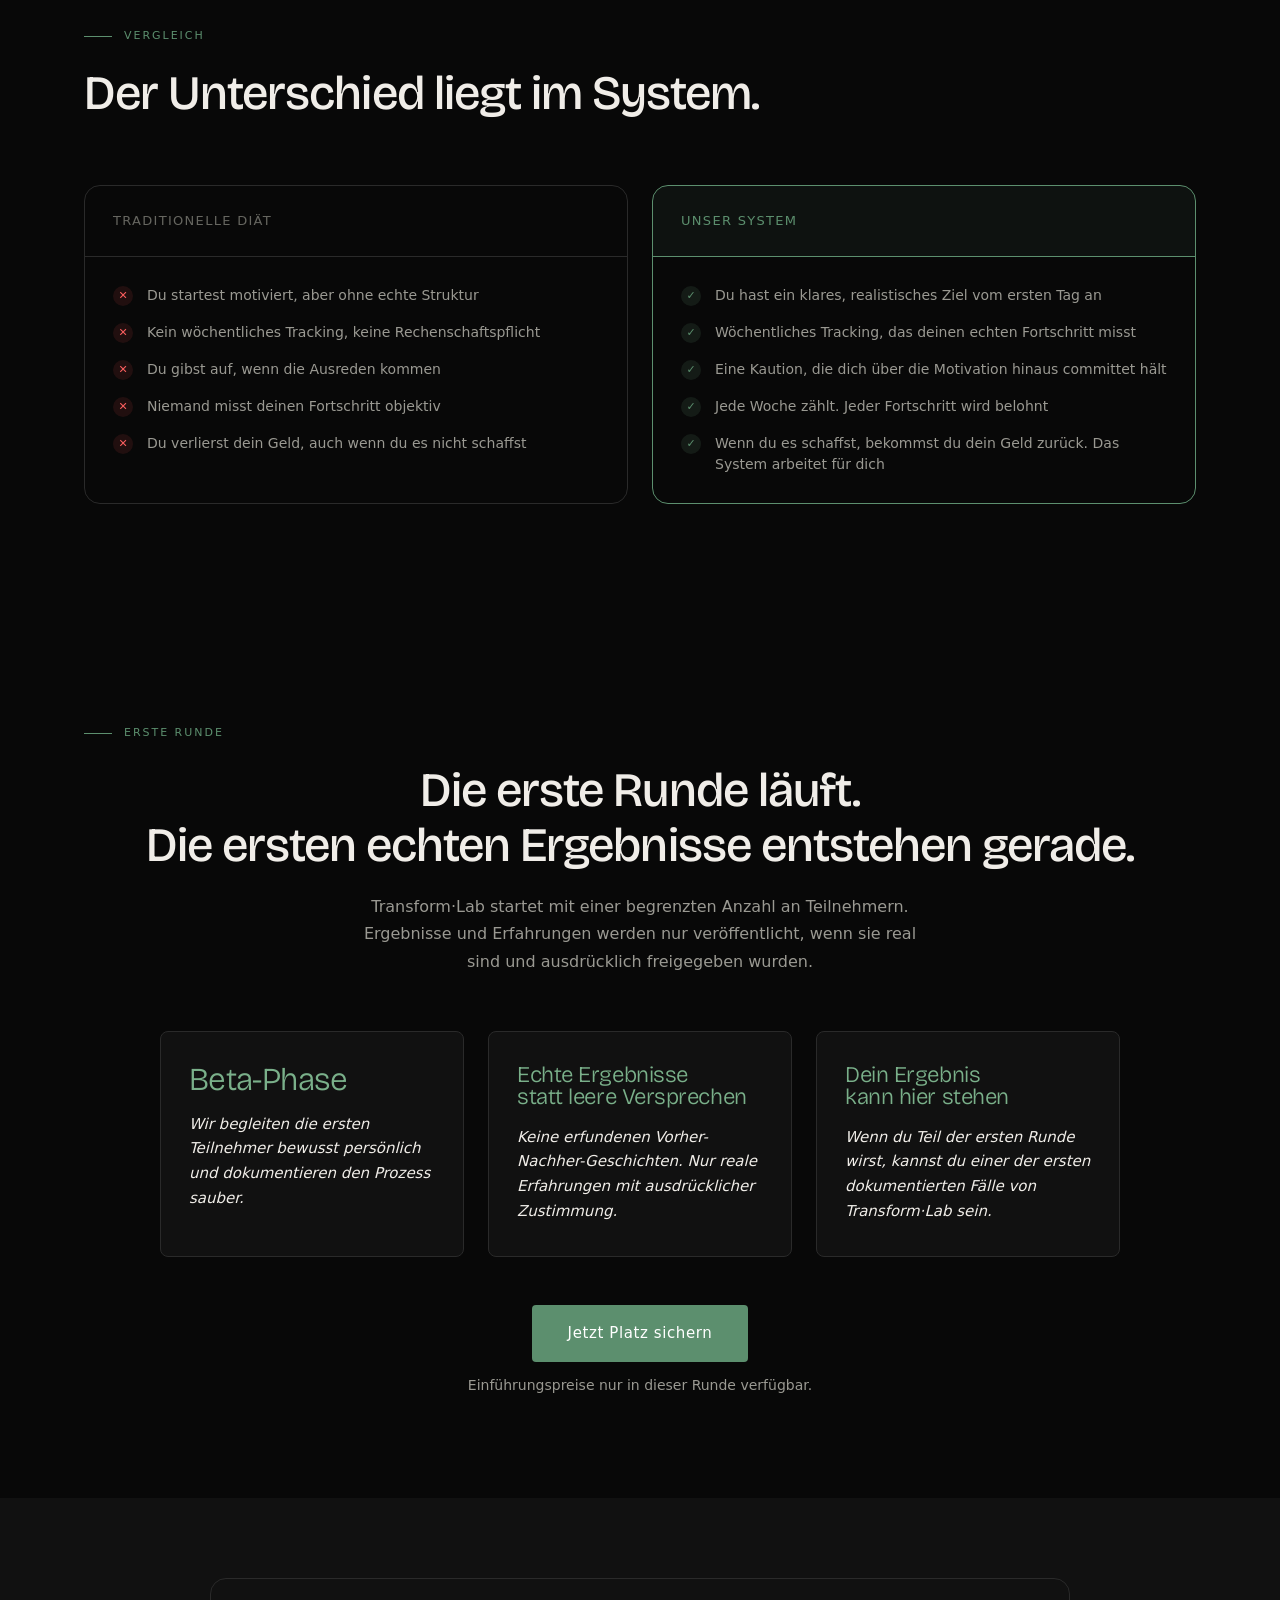
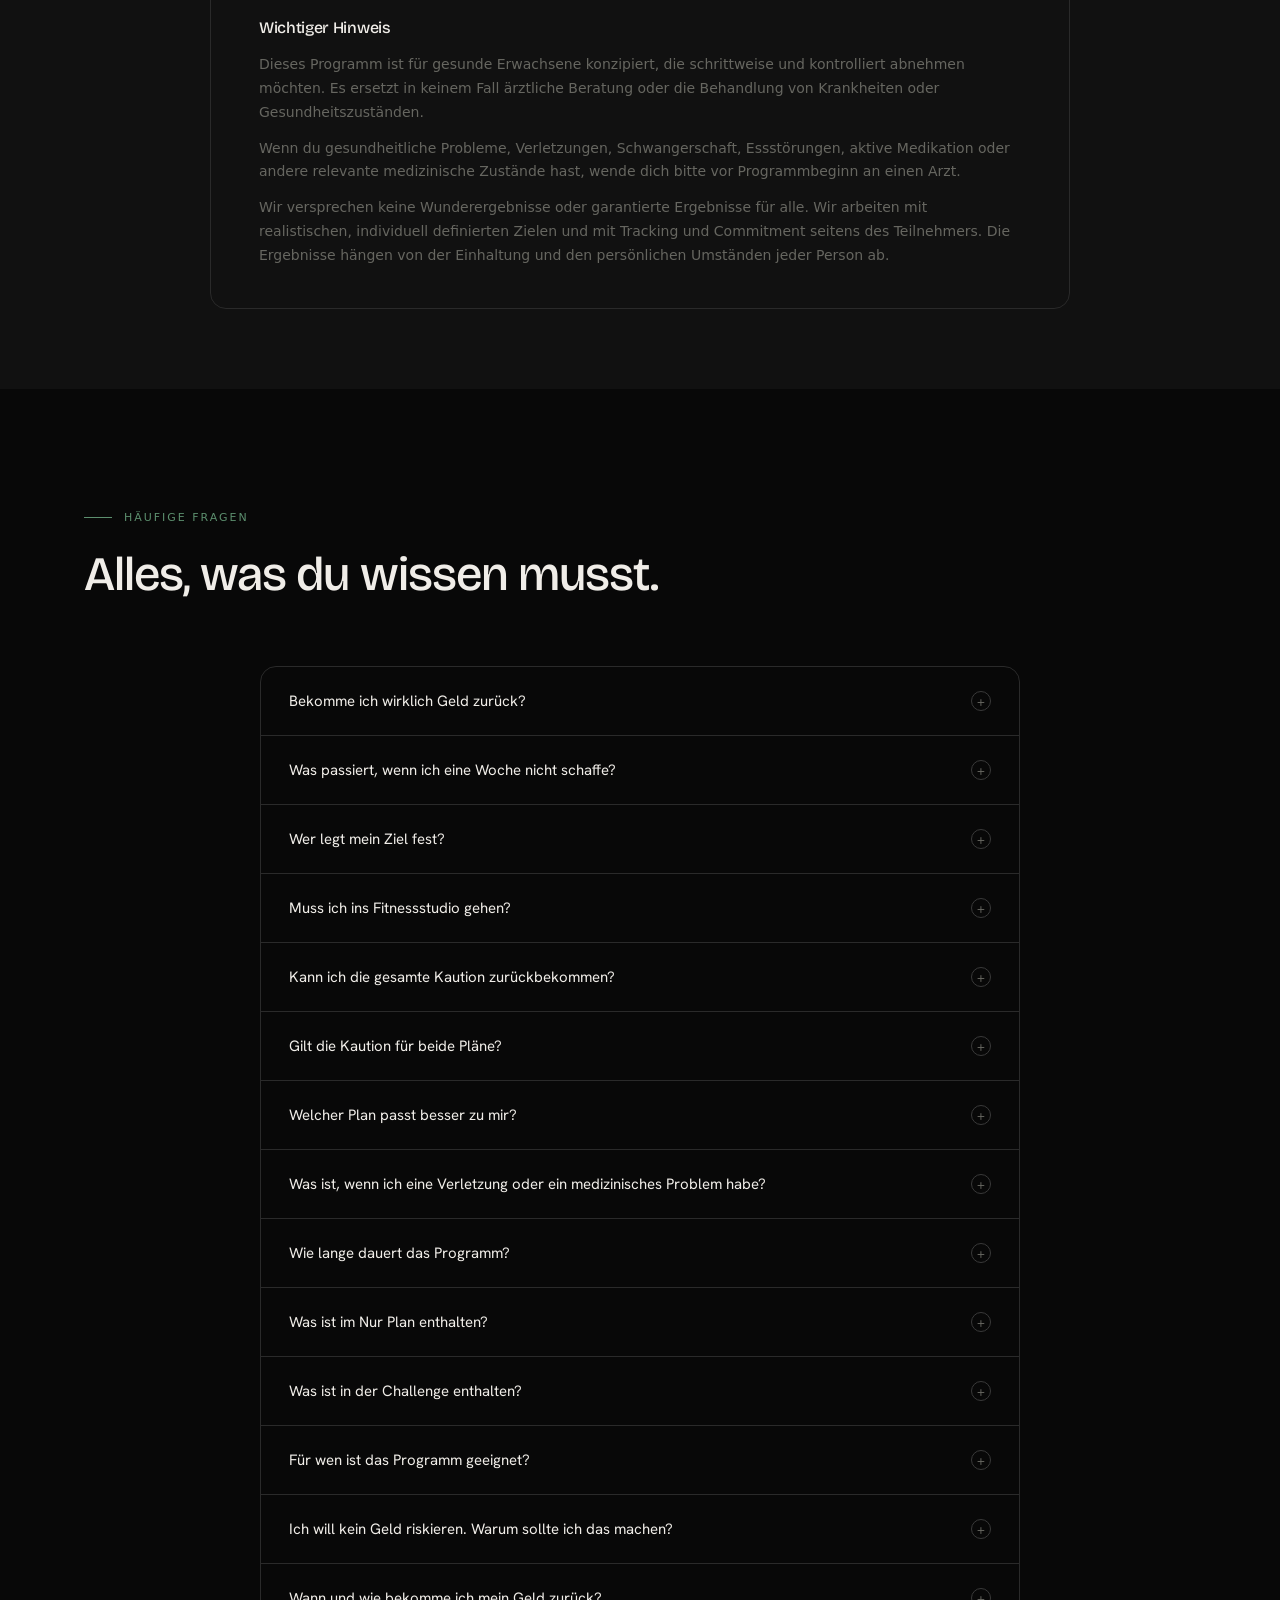
==== commit 5e8a4b0f: "Ajustes estratégicos: Zeitraum nach Ziel, Beispiel Abnehmen, frase Muskelaufbau Co-Authored-By: Clau" ====
--- a/index.html
+++ b/index.html
@@ -24,7 +24,7 @@
   <link href="https://fonts.googleapis.com/css2?family=Bricolage+Grotesque:opsz,wght@12..96,300;12..96,400;12..96,500&family=Hanken+Grotesk:wght@300;400;500&display=swap"
         rel="stylesheet">
 
-  <link rel="stylesheet" href="css/styles.css?v=37">
+  <link rel="stylesheet" href="css/styles.css?v=38">
 
   <link rel="preload" as="image" href="assets/escultura-transformacion.webp" type="image/webp">
   <link rel="preload" as="image" href="assets/escultura-transformacion-mujer.webp" type="image/webp">
@@ -449,7 +449,7 @@
               <div class="pc-label">Das Hauptprogramm von Transform·Lab</div>
               <h3 class="pc-title">Challenge mit Kaution</h3>
               <div class="pc-price">60<span>€</span> <small>+ 199 € Kaution</small></div>
-              <div class="pc-price-note">Das Hauptprogramm · 8 Wochen Commitment</div>
+              <div class="pc-price-note">Das Hauptprogramm · Realistischer Zeitraum nach Ziel</div>
             </div>
             <ul class="pc-list">
               <li class="pc-list-section">Enthalten:</li>
@@ -538,7 +538,7 @@
     <section id="example" aria-labelledby="example-heading">
       <div class="container">
         <span class="label label-line reveal">Praxisbeispiel</span>
-        <h2 id="example-heading" class="reveal">So funktioniert es in der Praxis.</h2>
+        <h2 id="example-heading" class="reveal">Beispiel: Abnehmen mit Kaution.</h2>
 
         <div class="example-grid">
           <ol class="example-timeline reveal" style="list-style:none">
@@ -621,6 +621,7 @@
             <p class="summary-foot">
               Ziele, Beträge und Bedingungen können je nach Person variieren.
               Alles wird individuell vor dem Start festgelegt.
+              Bei Muskelaufbau oder Körperstraffung werden Wochenziele individuell definiert und nicht nur am Gewicht gemessen.
             </p>
           </aside>
         </div>
@@ -1703,6 +1704,6 @@
     </div>
   </footer>
 
-  <script src="js/main.js?v=19"></script>
+  <script src="js/main.js?v=20"></script>
 </body>
 </html>
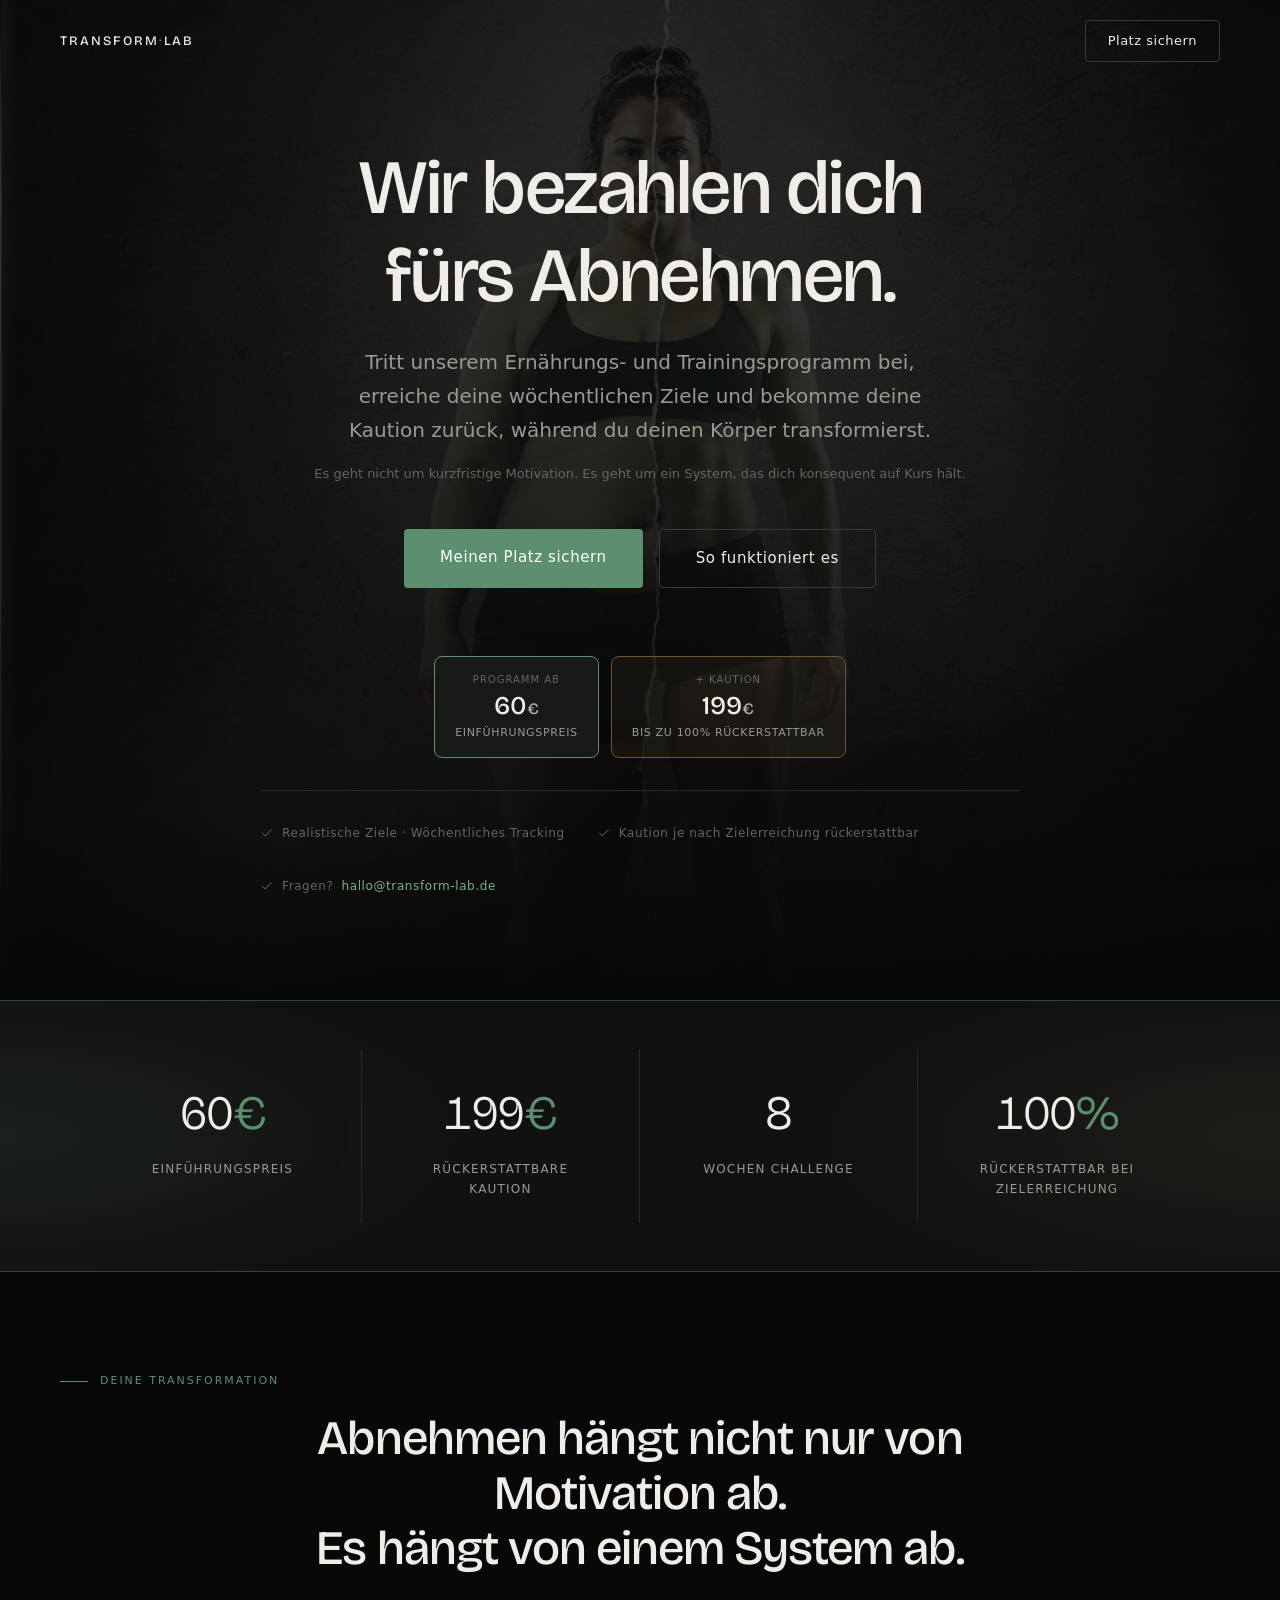
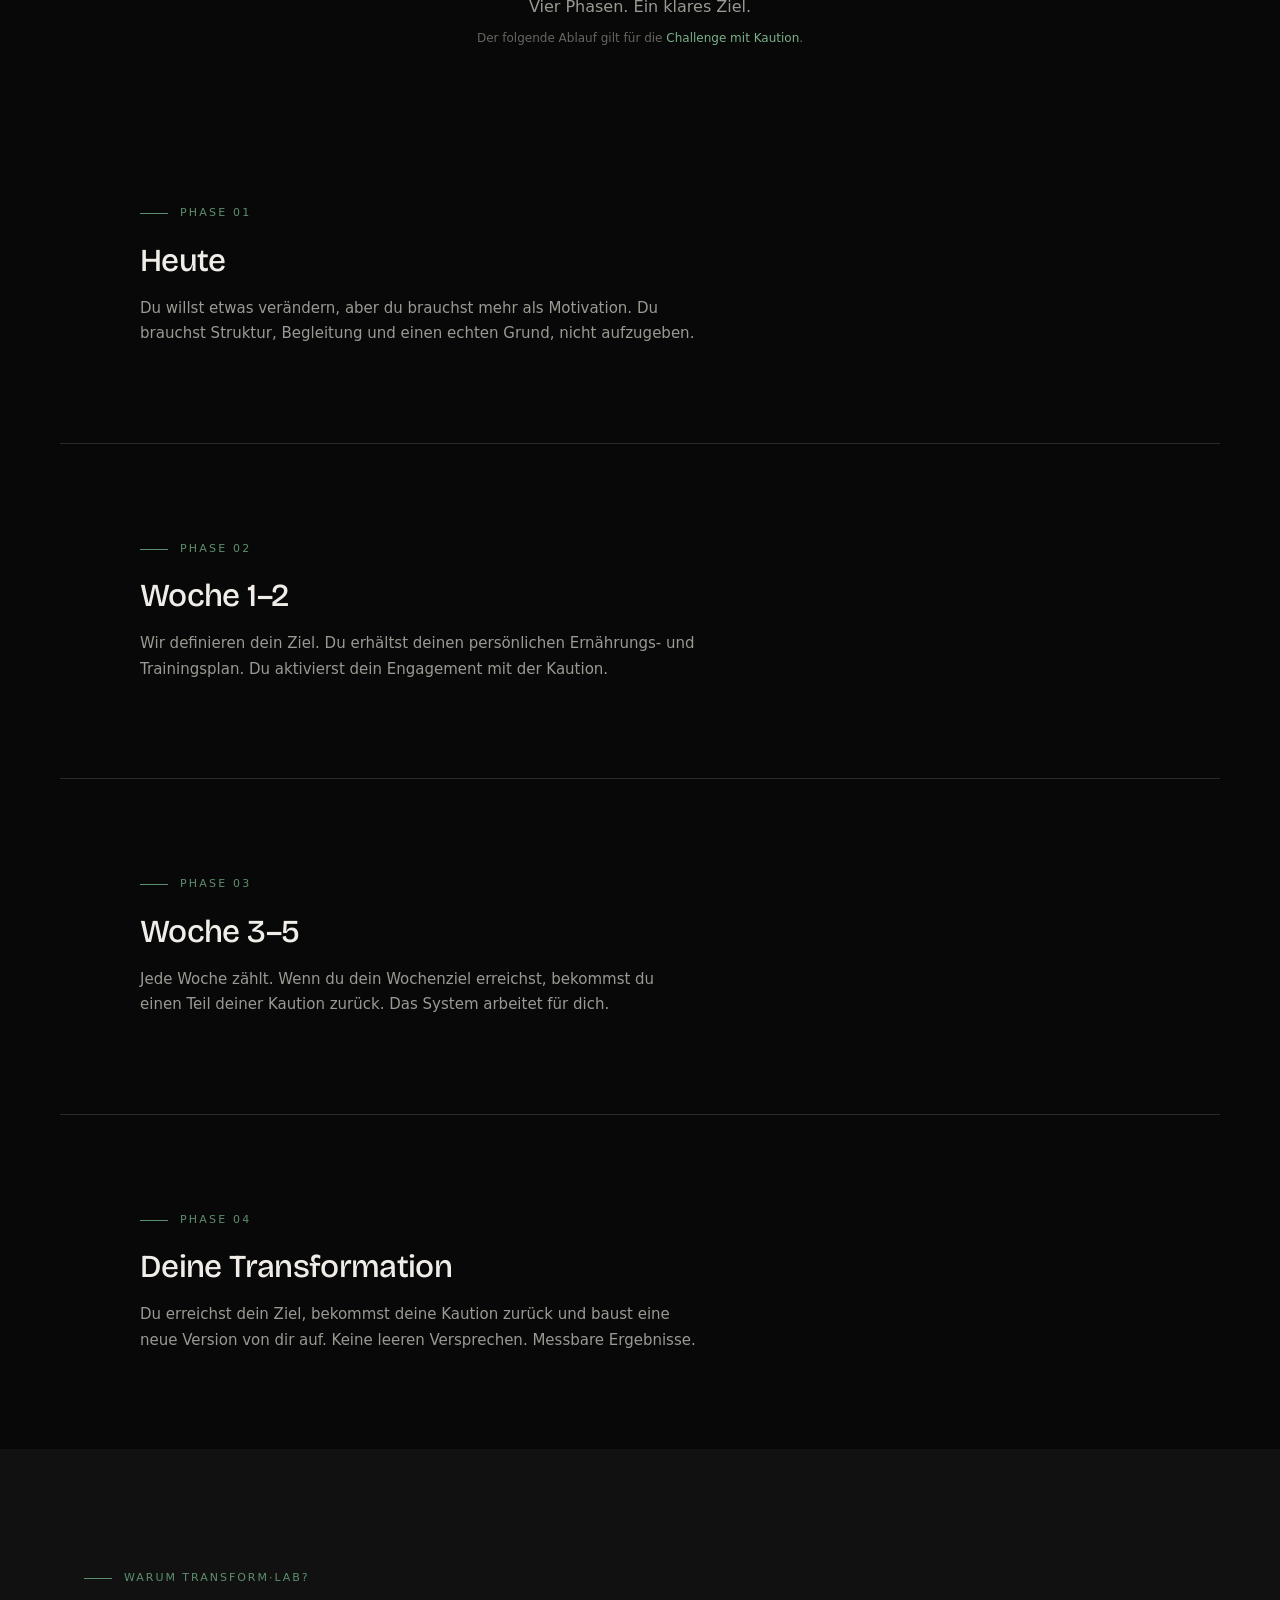
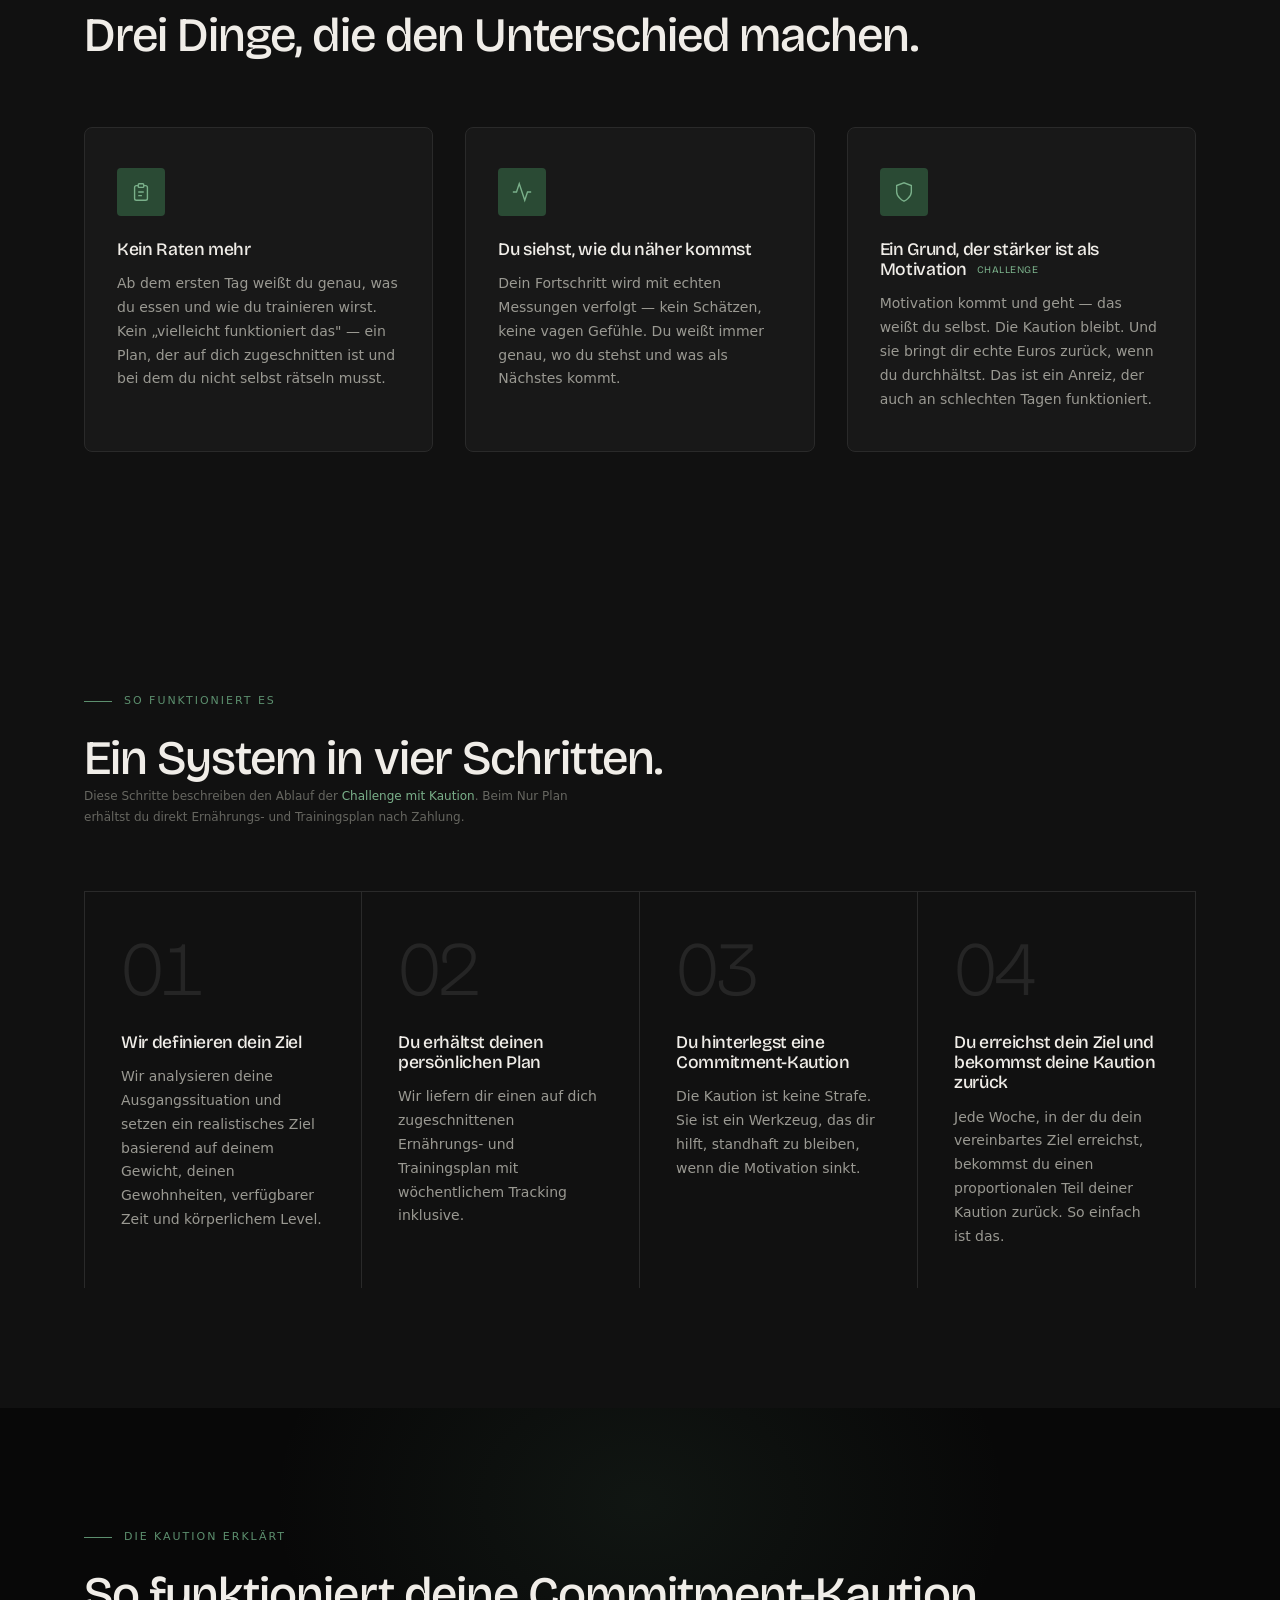
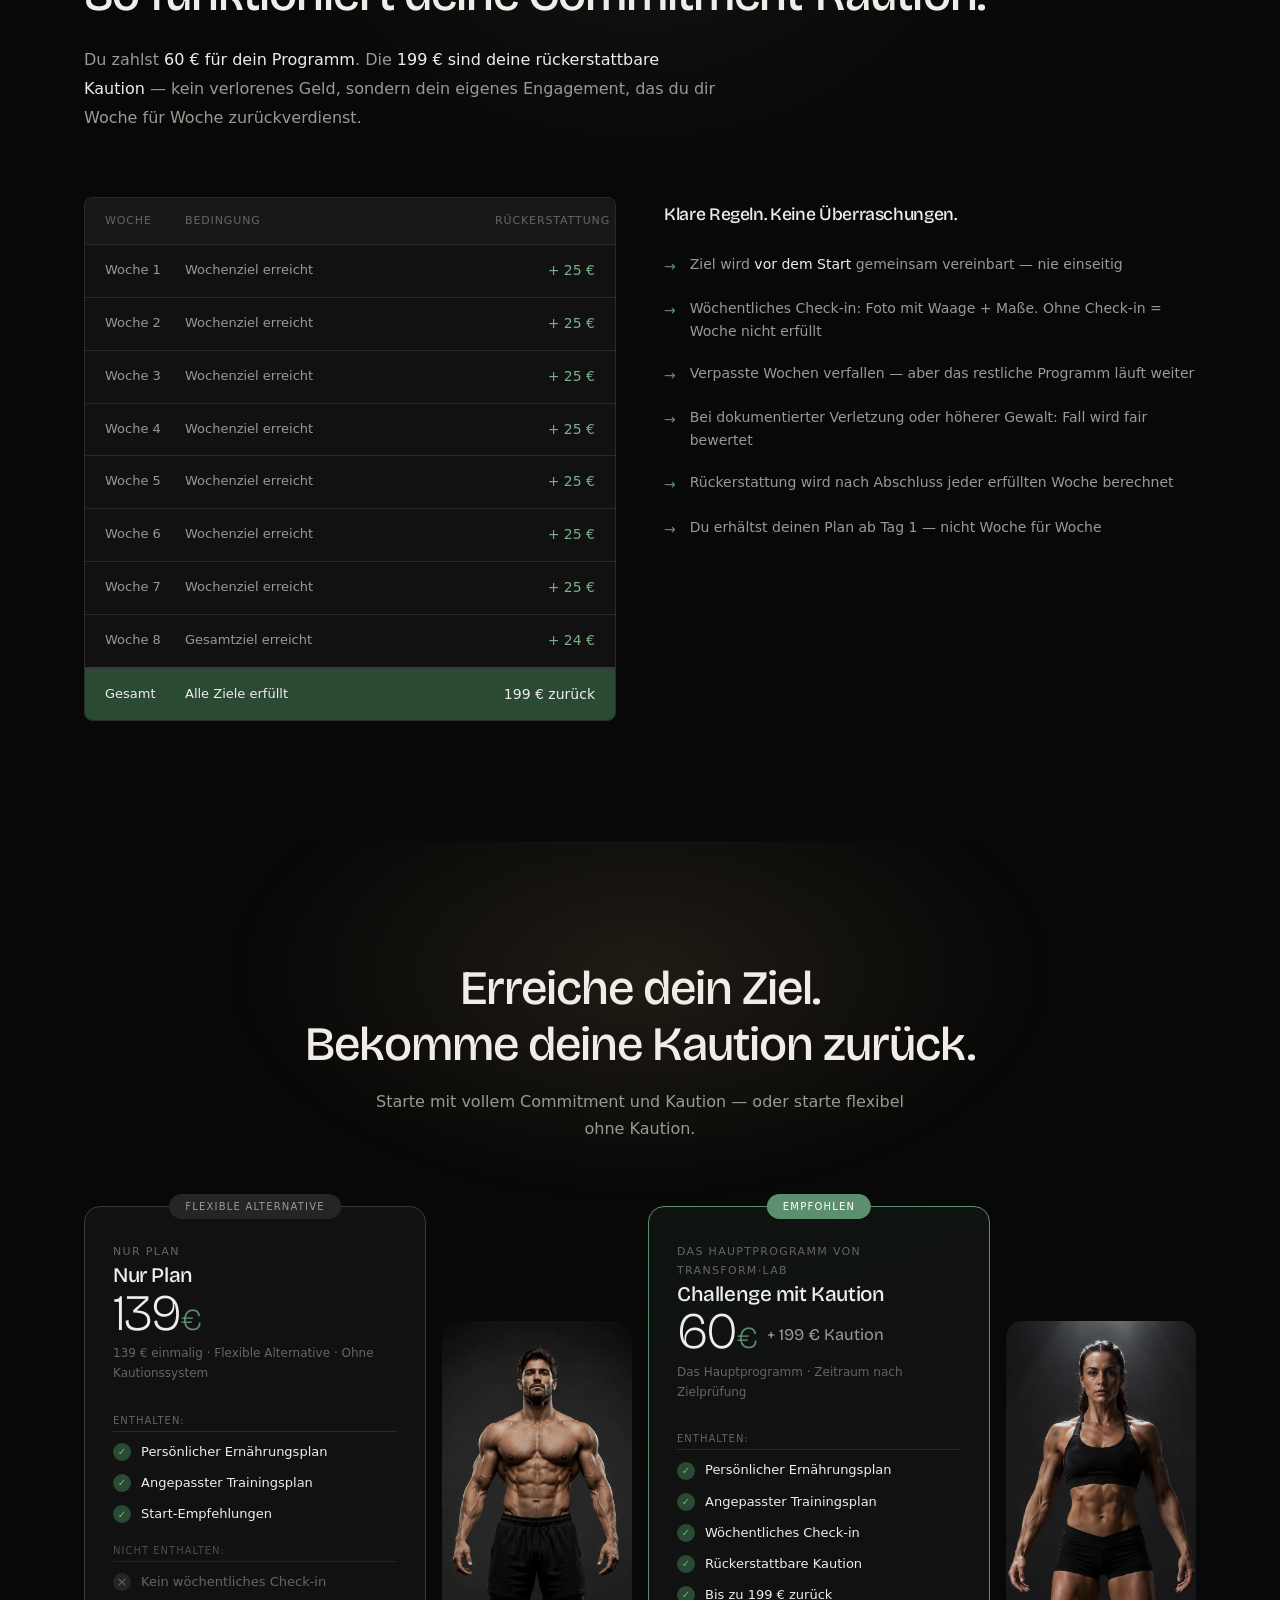
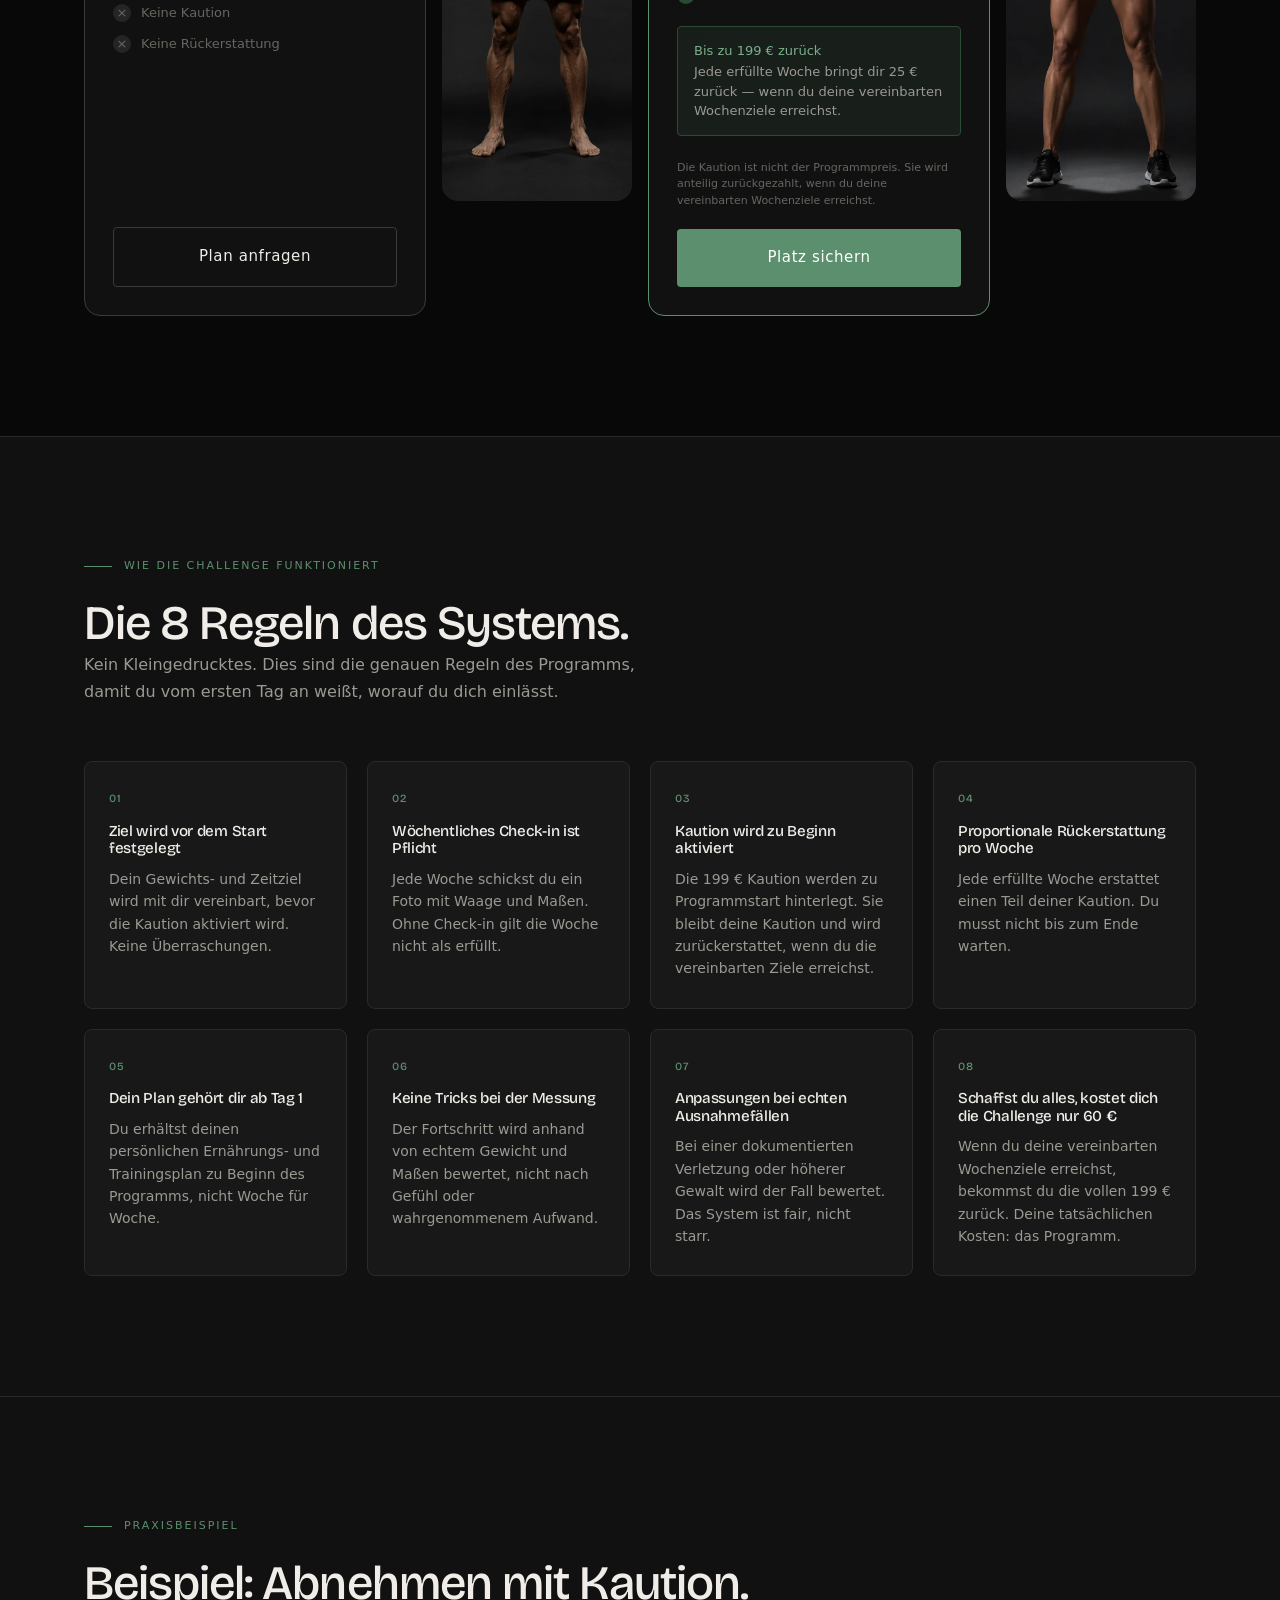
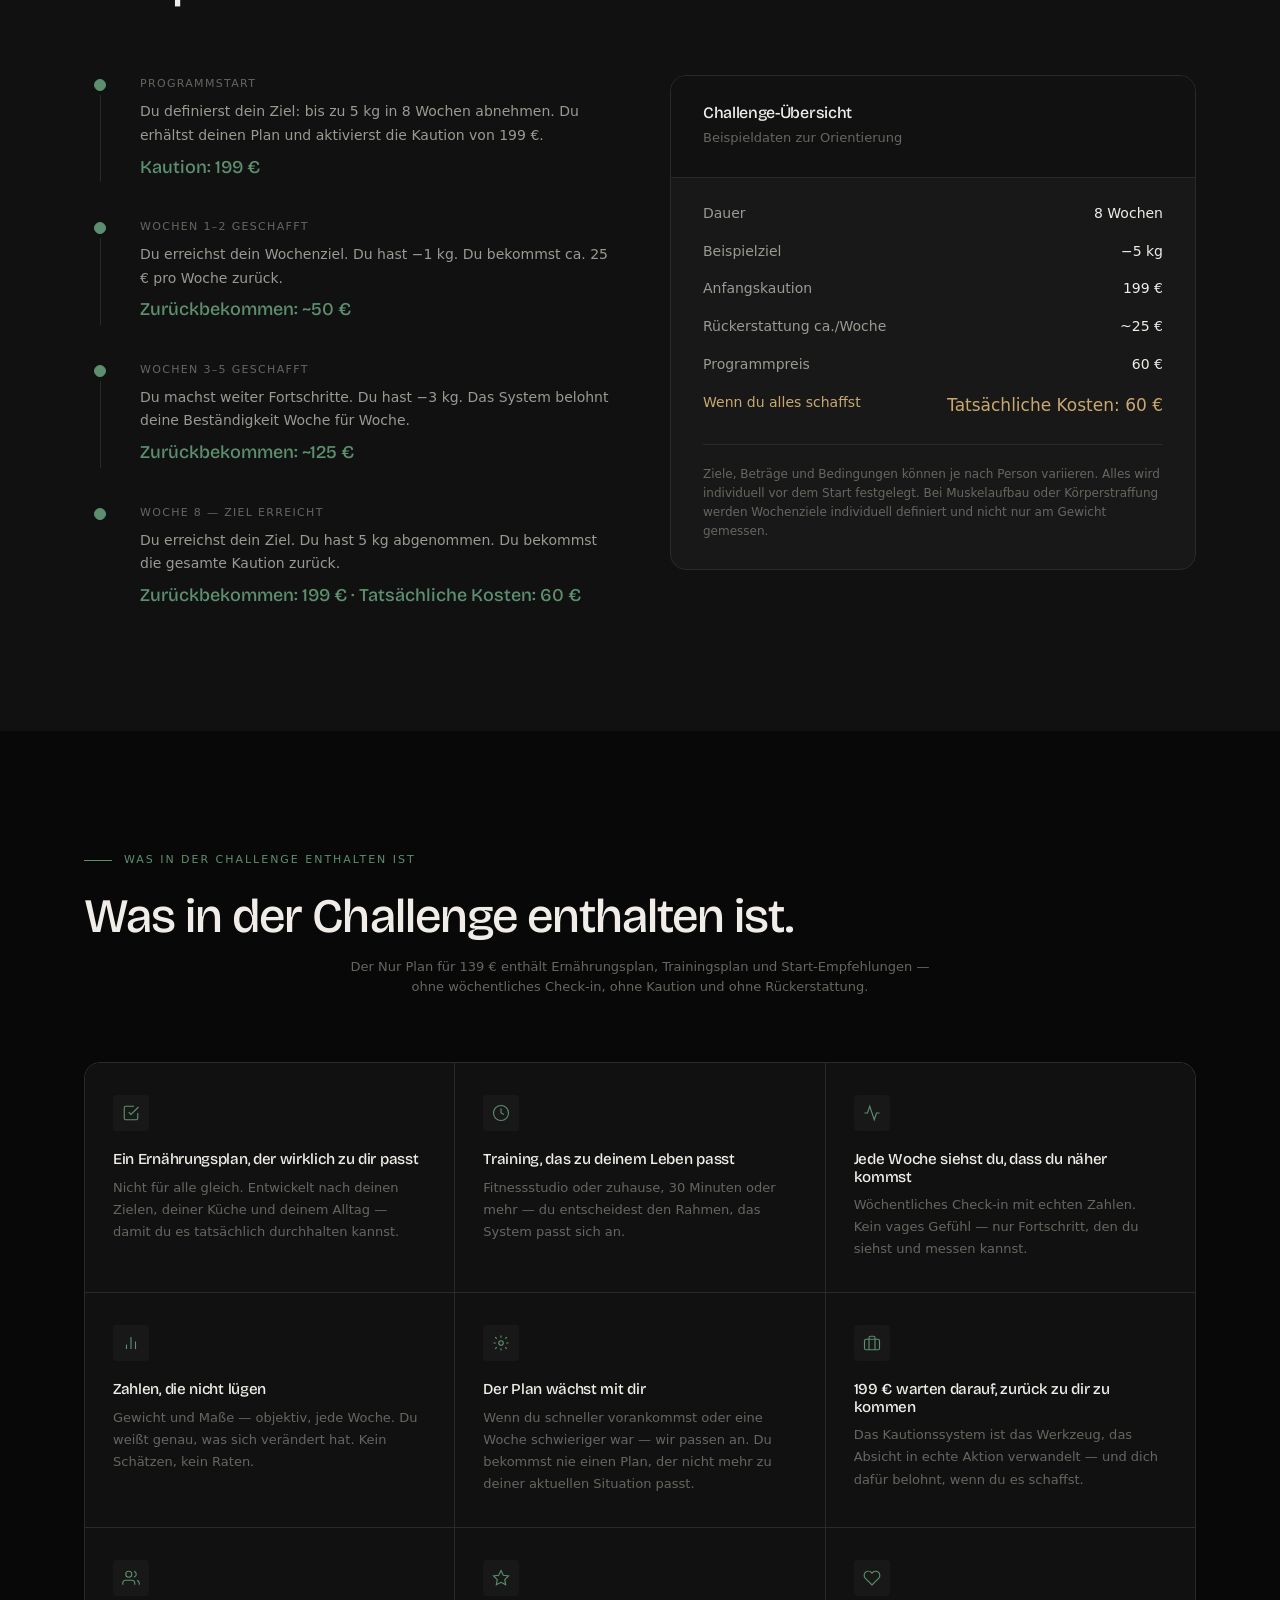
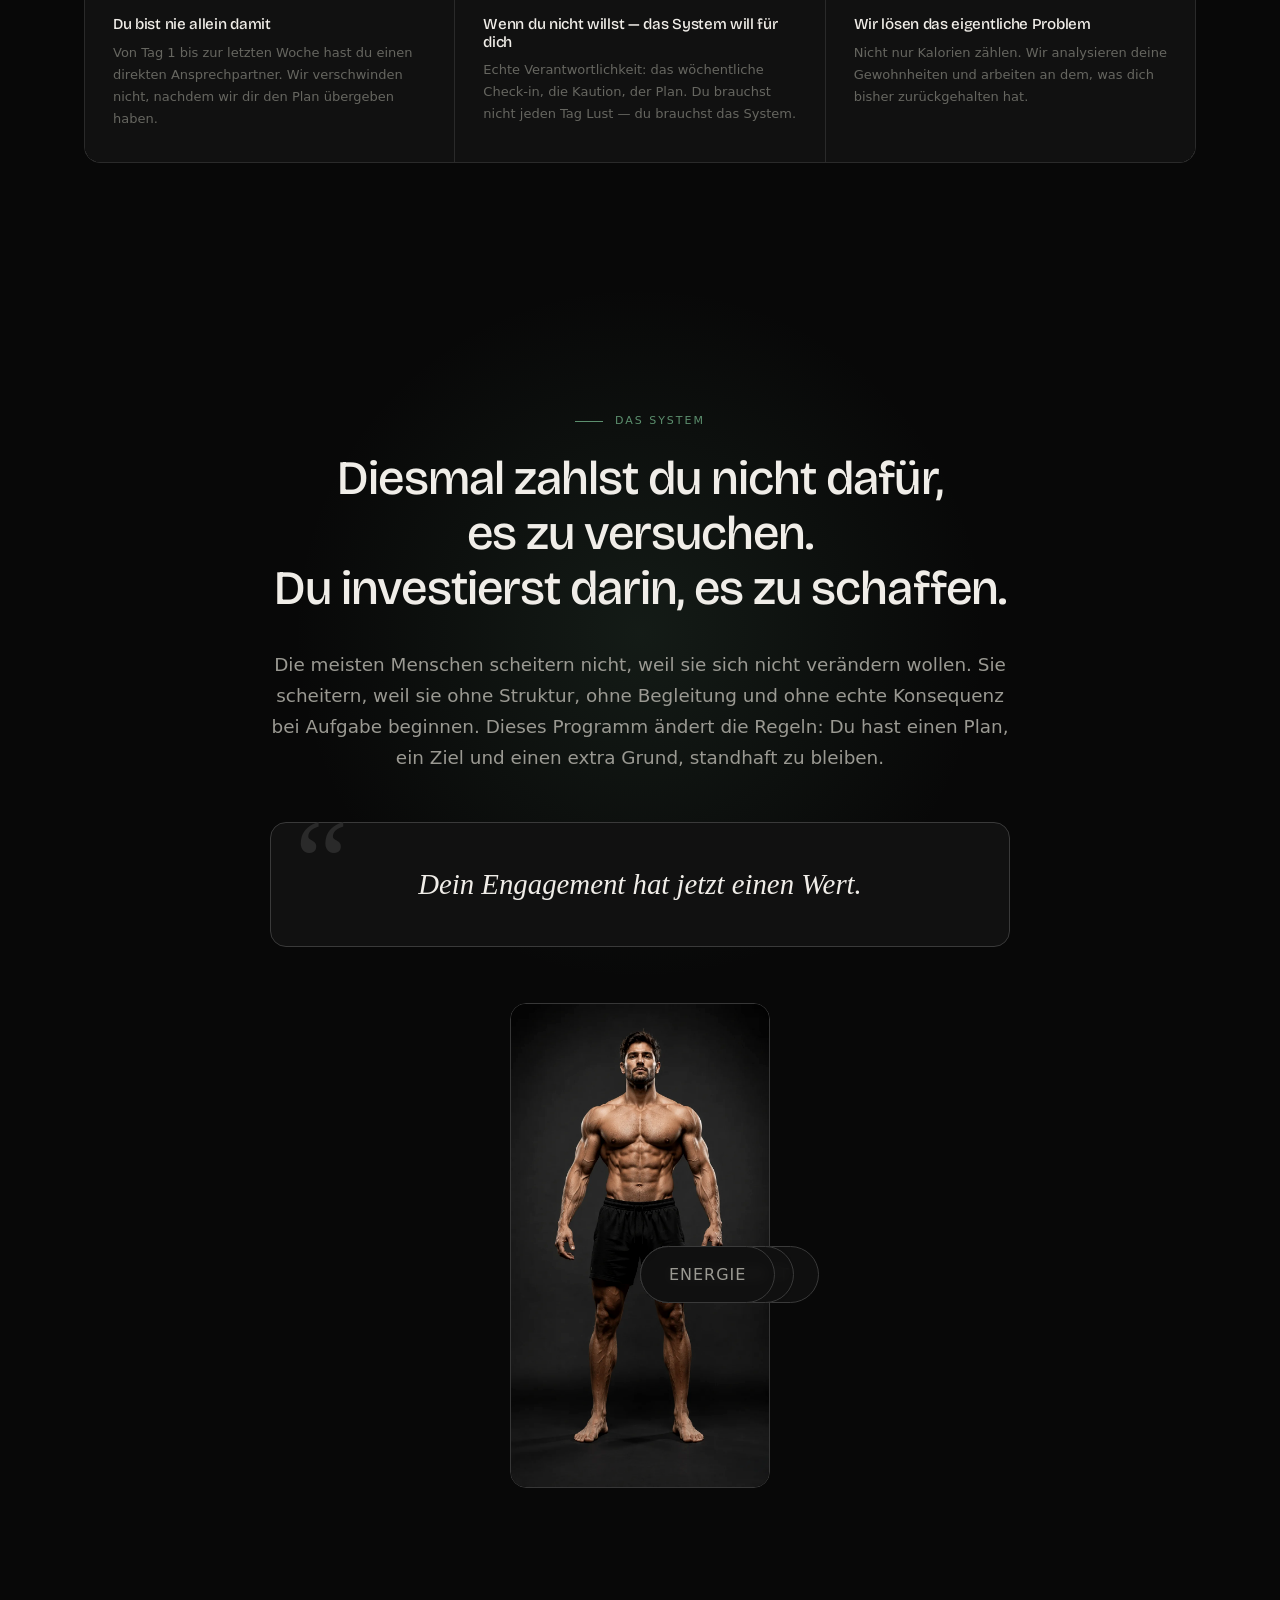
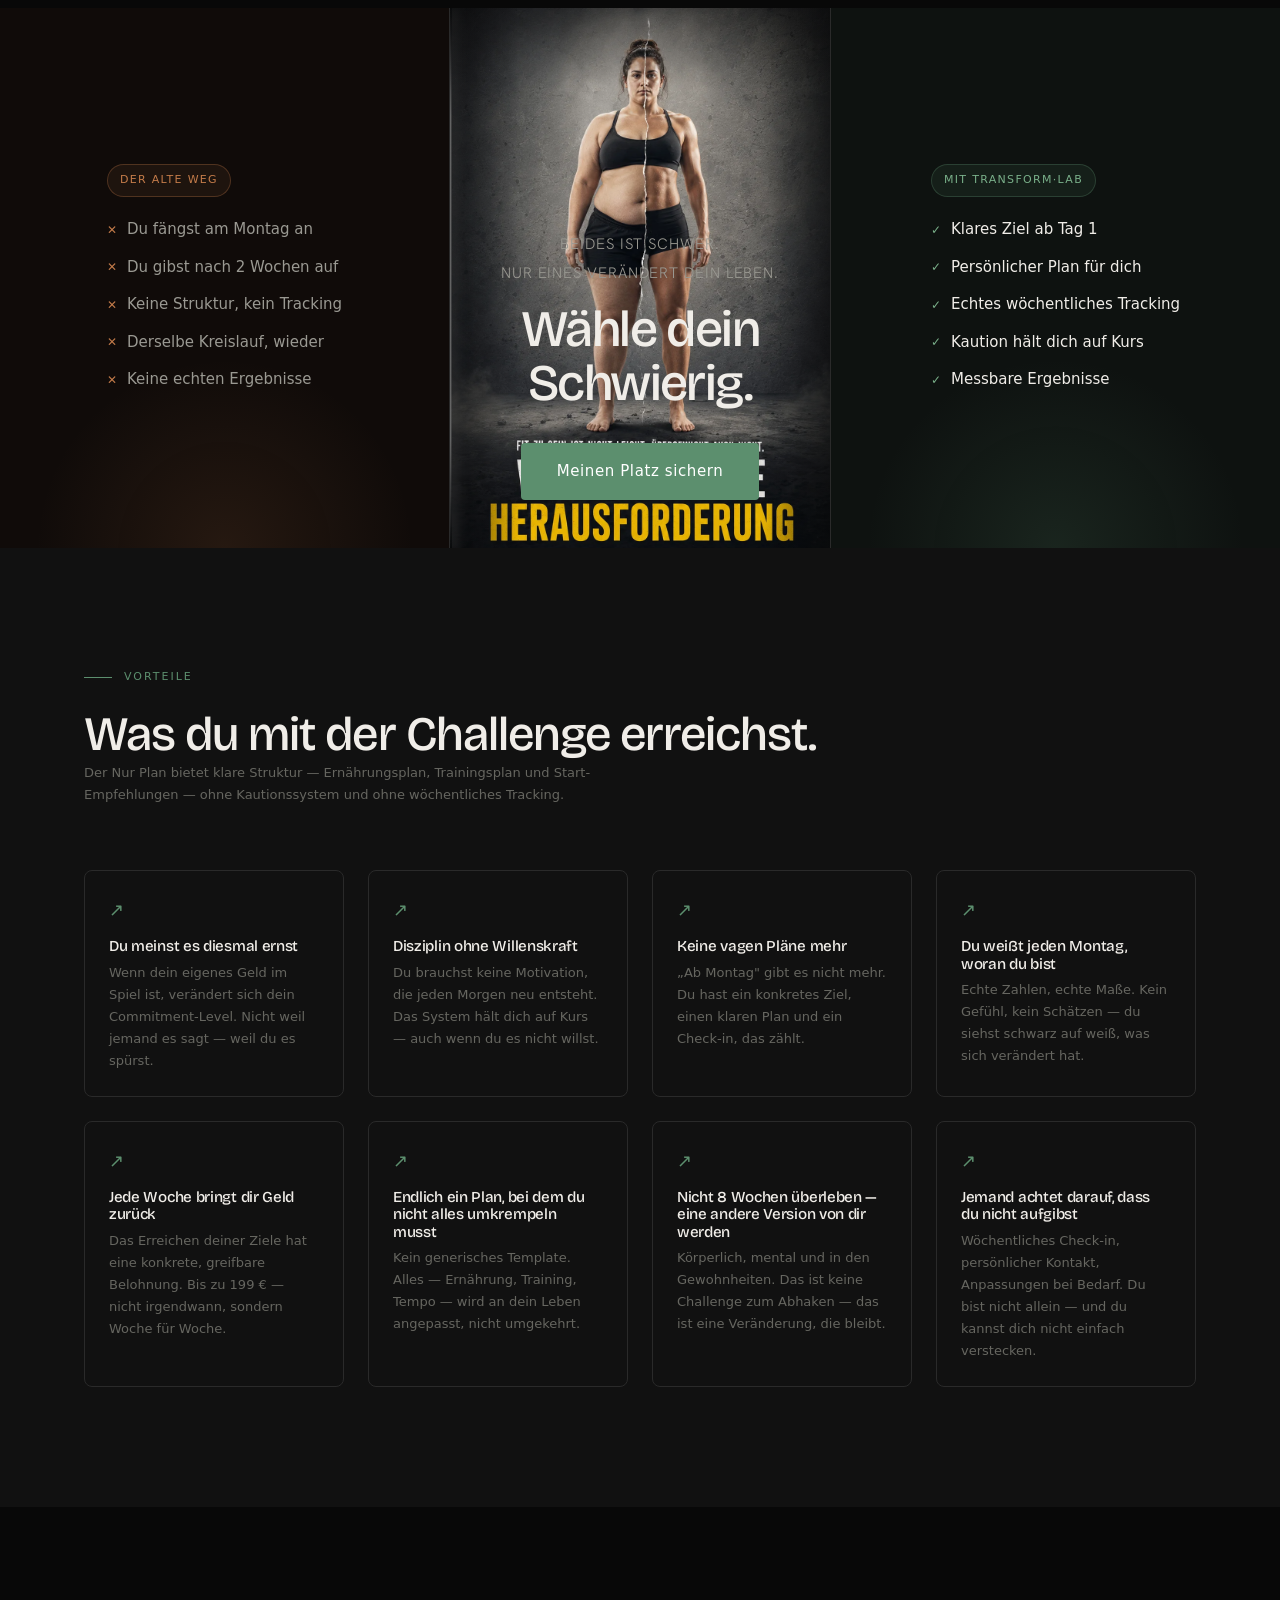
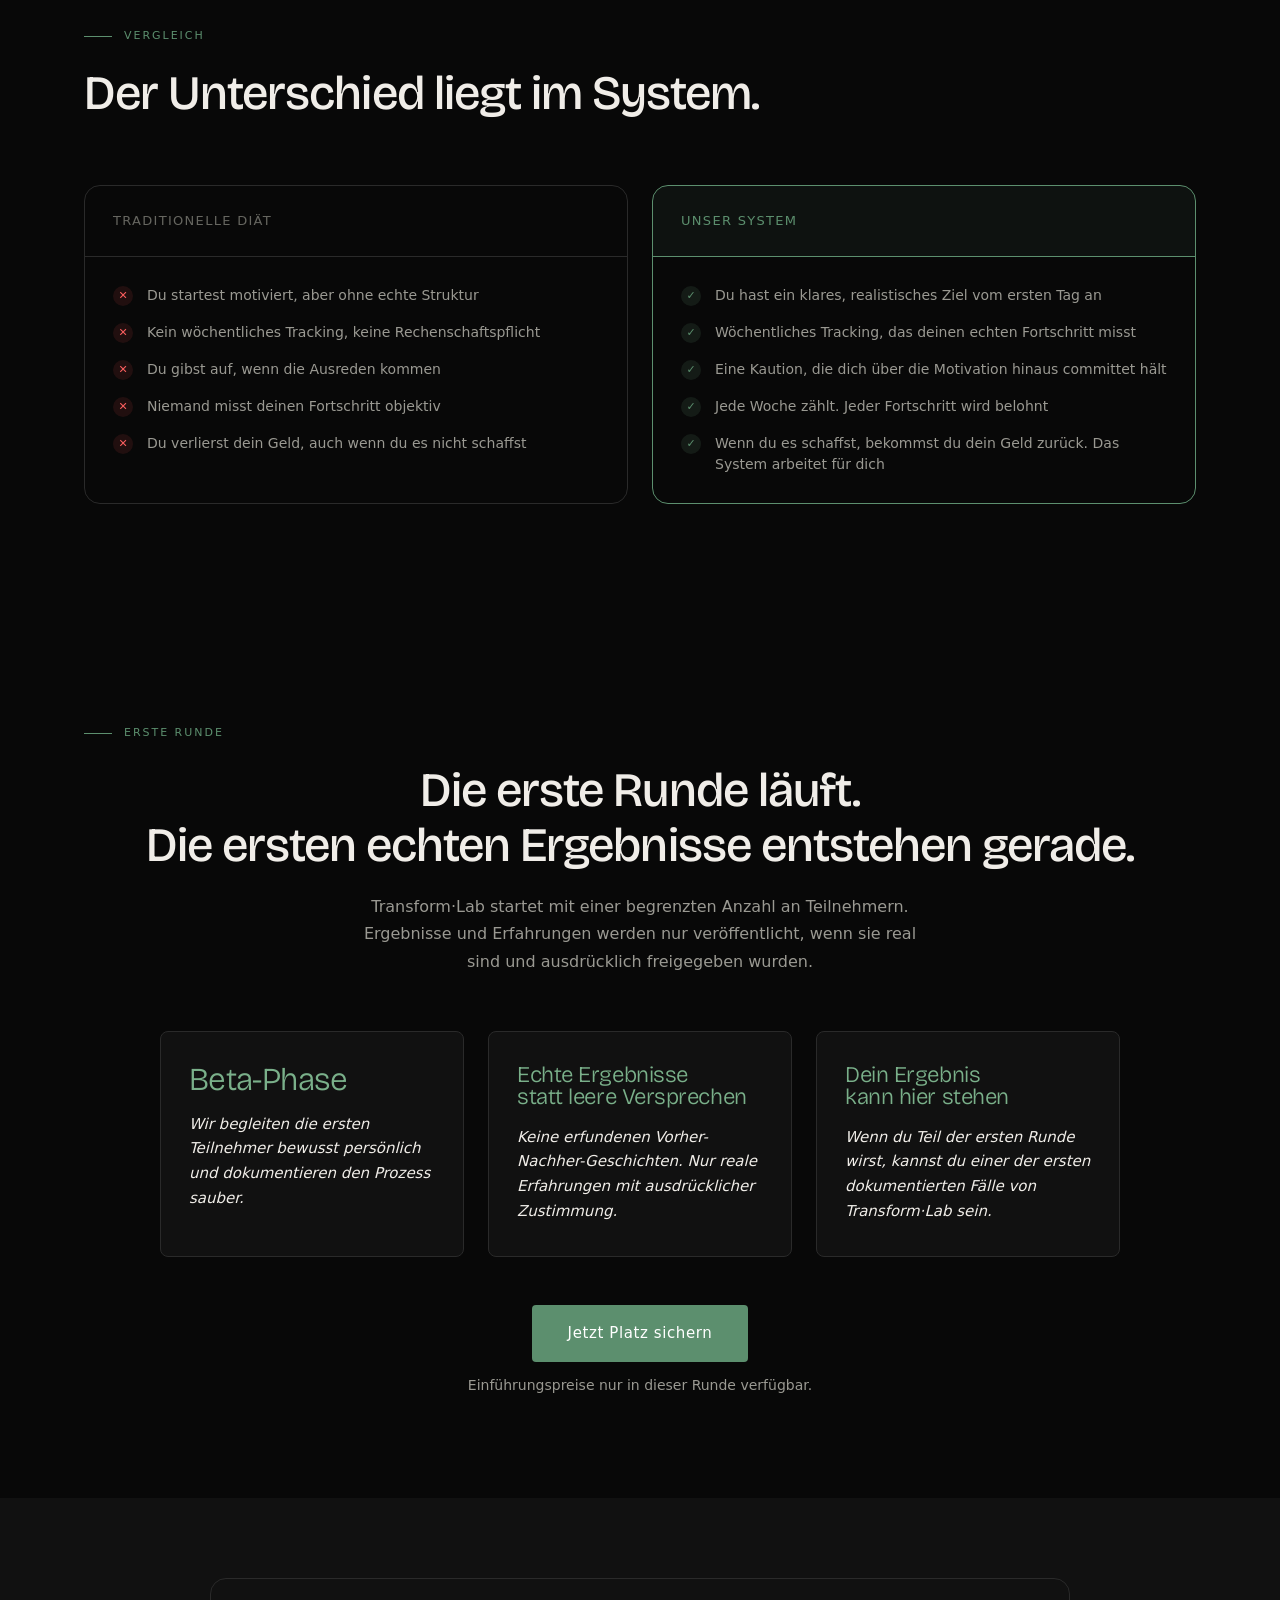
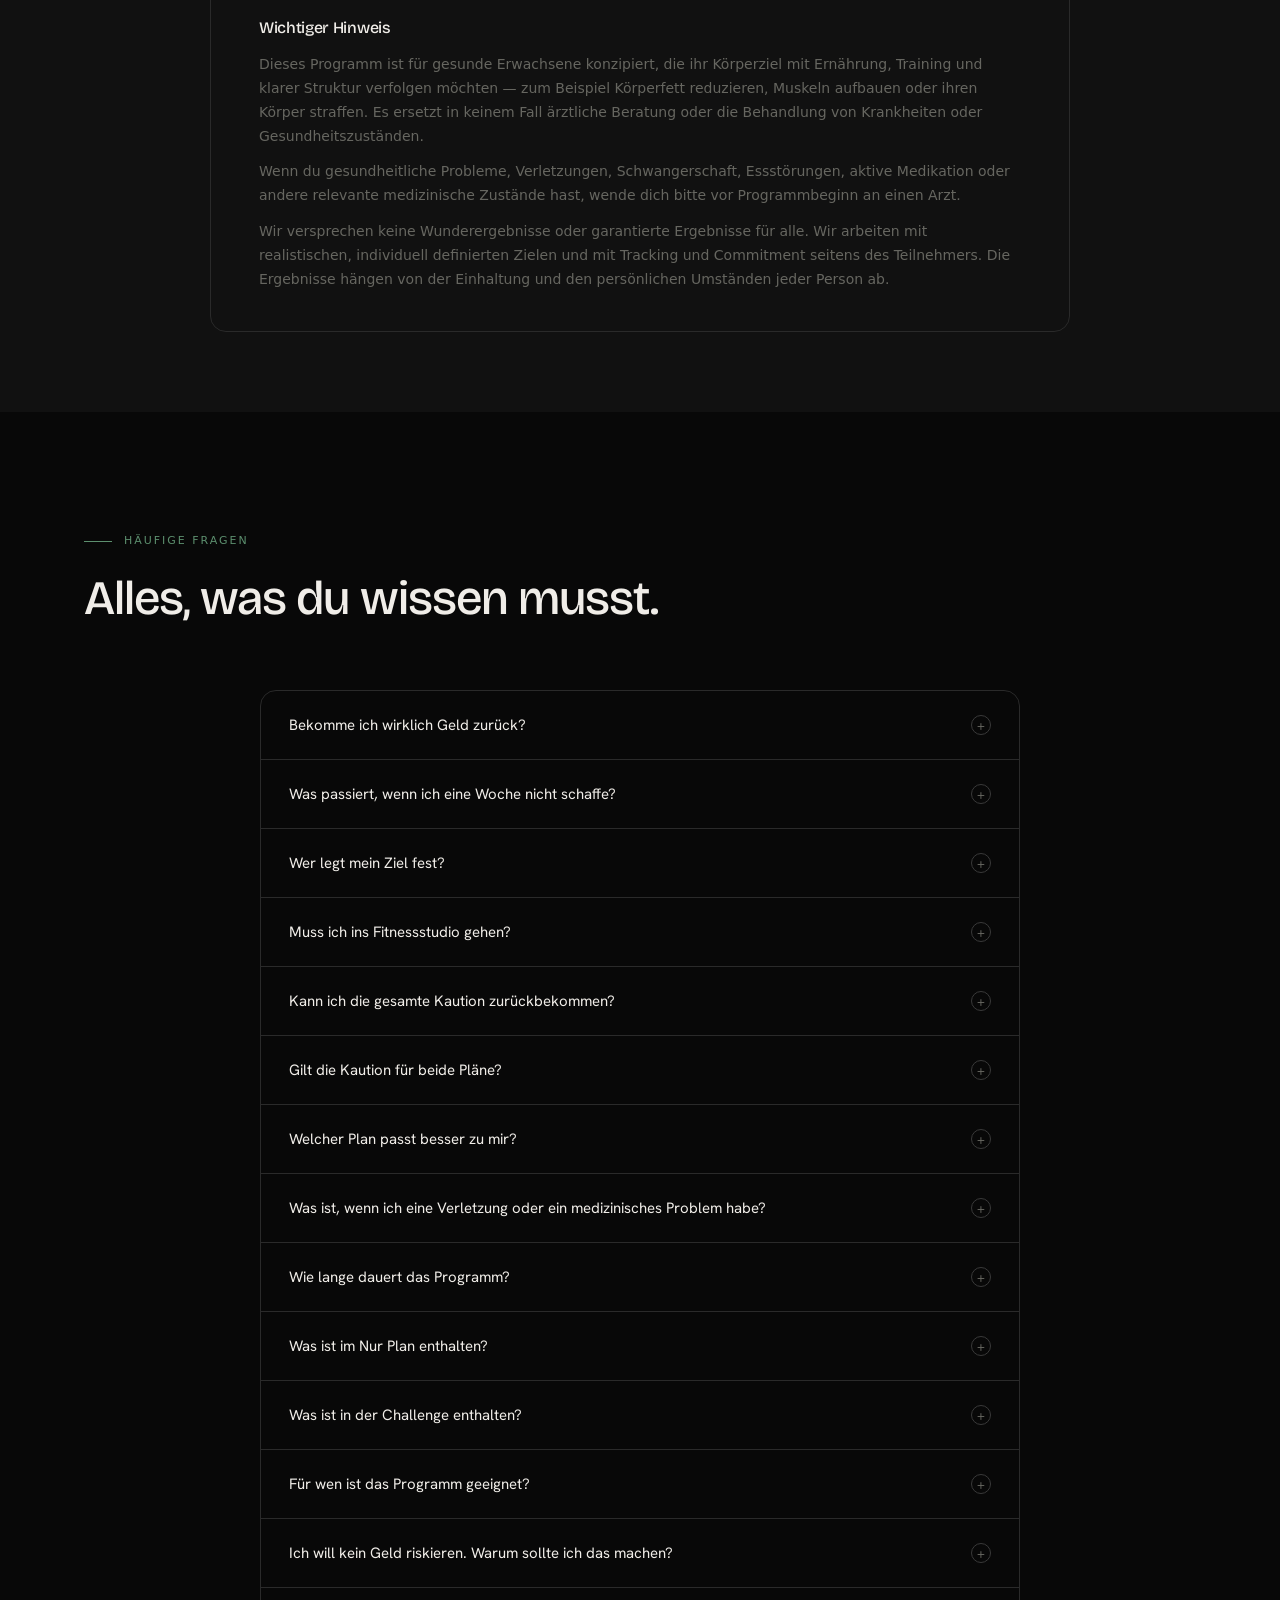
==== commit 410aa45f: "Remove hero video background" ====
--- a/index.html
+++ b/index.html
@@ -24,7 +24,11 @@
   <link href="https://fonts.googleapis.com/css2?family=Bricolage+Grotesque:opsz,wght@12..96,300;12..96,400;12..96,500&family=Hanken+Grotesk:wght@300;400;500&display=swap"
         rel="stylesheet">
 
-  <link rel="stylesheet" href="css/styles.css?v=38">
+  <link rel="stylesheet" href="css/styles.css?v=40">
+
+  <!-- Privacy-friendly analytics by Plausible -->
+  <script async src="https://plausible.io/js/pa-rchwNeHP1BfyQp6xnn5ss.js"></script>
+  <script>window.plausible=window.plausible||function(){(plausible.q=plausible.q||[]).push(arguments)},plausible.init=plausible.init||function(i){plausible.o=i||{}};plausible.init()</script>
 
   <link rel="preload" as="image" href="assets/escultura-transformacion.webp" type="image/webp">
   <link rel="preload" as="image" href="assets/escultura-transformacion-mujer.webp" type="image/webp">
@@ -74,7 +78,7 @@
 
     <!-- HERO -->
     <section id="hero" aria-labelledby="hero-heading">
-      <div class="hero-wipe" aria-hidden="true">
+<div class="hero-wipe" aria-hidden="true">
         <picture>
           <source srcset="assets/escultura-transformacion.webp" type="image/webp">
           <img src="assets/escultura-transformacion.png" alt="" class="hero-wipe-img hero-wipe-img--man" fetchpriority="high">
@@ -449,7 +453,7 @@
               <div class="pc-label">Das Hauptprogramm von Transform·Lab</div>
               <h3 class="pc-title">Challenge mit Kaution</h3>
               <div class="pc-price">60<span>€</span> <small>+ 199 € Kaution</small></div>
-              <div class="pc-price-note">Das Hauptprogramm · Realistischer Zeitraum nach Ziel</div>
+              <div class="pc-price-note">Das Hauptprogramm · Zeitraum nach Zielprüfung</div>
             </div>
             <ul class="pc-list">
               <li class="pc-list-section">Enthalten:</li>
@@ -461,7 +465,7 @@
             </ul>
             <div class="pc-callout">
               <strong>Bis zu 199 € zurück</strong>
-              Jede erfüllte Woche bringt dir 25 € zurück. Alle 8 Wochen: volle Rückerstattung.
+              Jede erfüllte Woche bringt dir 25 € zurück — wenn du deine vereinbarten Wochenziele erreichst.
             </div>
             <p class="pc-microcopy">Die Kaution ist nicht der Programmpreis. Sie wird anteilig zurückgezahlt, wenn du deine vereinbarten Wochenziele erreichst.</p>
             <a href="#form" class="btn-primary pc-cta" data-plan="mit_kaution">Platz sichern</a>
@@ -528,7 +532,7 @@
           <li class="regla-card reveal reveal-delay-3">
             <div class="regla-num" aria-hidden="true">08</div>
             <h4>Schaffst du alles, kostet dich die Challenge nur 60 €</h4>
-            <p>Du absolvierst die 8 Wochen, erreichst dein Ziel und bekommst die vollen 199 € zurück. Deine tatsächlichen Kosten: das Programm.</p>
+            <p>Wenn du deine vereinbarten Wochenziele erreichst, bekommst du die vollen 199 € zurück. Deine tatsächlichen Kosten: das Programm.</p>
           </li>
         </ol>
       </div>
@@ -976,9 +980,11 @@
         <div class="disclaimer-box reveal">
           <h3 id="disclaimer-heading">Wichtiger Hinweis</h3>
           <p>
-            Dieses Programm ist für gesunde Erwachsene konzipiert, die schrittweise
-            und kontrolliert abnehmen möchten. Es ersetzt in keinem Fall ärztliche
-            Beratung oder die Behandlung von Krankheiten oder Gesundheitszuständen.
+            Dieses Programm ist für gesunde Erwachsene konzipiert, die ihr Körperziel
+            mit Ernährung, Training und klarer Struktur verfolgen möchten — zum Beispiel
+            Körperfett reduzieren, Muskeln aufbauen oder ihren Körper straffen.
+            Es ersetzt in keinem Fall ärztliche Beratung oder die Behandlung von
+            Krankheiten oder Gesundheitszuständen.
           </p>
           <p>
             Wenn du gesundheitliche Probleme, Verletzungen, Schwangerschaft,
@@ -1704,6 +1710,6 @@
     </div>
   </footer>
 
-  <script src="js/main.js?v=20"></script>
+  <script src="js/main.js?v=22"></script>
 </body>
 </html>
--- a/css/styles.css
+++ b/css/styles.css
@@ -197,11 +197,14 @@
   .hero-wipe-line       { display: none; }
 }
 @media (max-width: 768px) {
-  .hero-wipe-img--woman { animation: heroSlideUpMobile 8s ease-in-out infinite; clip-path: none; }
+  .hero-wipe-img--woman {
+    animation: none;
+    clip-path: none;
+    opacity: 0;
+    transition: opacity 1.5s ease-in-out;
+  }
+  .hero-wipe-img--woman.hero-woman-visible { opacity: 1; }
   .hero-wipe-line { display: none; }
-}
-@media (max-width: 768px) and (prefers-reduced-motion: reduce) {
-  .hero-wipe-img--woman { animation: none; opacity: .5; }
 }
 .hero-content { position: relative; z-index: 1; }
 
@@ -1475,6 +1478,9 @@
   font-size: 15px;
   padding: 16px 40px;
 }
+@media (max-width: 600px) {
+  .btn-form-submit { width: 100%; align-self: stretch; }
+}
 .form-disclaimer {
   font-size: 12px;
   color: var(--text-dim);
@@ -1986,3 +1992,27 @@
   height: 1px;
   background: var(--border);
 }
+
+/* ─────────────────────────────
+   MICRO-INTERACCIONES HOVER
+   (refuerzo — los elementos ya tienen transition base)
+───────────────────────────── */
+.number-item:hover {
+  box-shadow: 0 8px 24px -8px rgba(92, 143, 110, .25);
+  transition: transform 0.3s cubic-bezier(.4,0,.2,1), box-shadow 0.3s cubic-bezier(.4,0,.2,1), background 0.3s cubic-bezier(.4,0,.2,1);
+}
+.step:hover {
+  box-shadow: 0 8px 24px -8px rgba(92, 143, 110, .25);
+  transition: transform 0.3s cubic-bezier(.4,0,.2,1), box-shadow 0.3s cubic-bezier(.4,0,.2,1), background 0.3s cubic-bezier(.4,0,.2,1);
+}
+.pricing-card:hover {
+  box-shadow: 0 16px 48px -12px rgba(92, 143, 110, .35);
+}
+.faq-question:hover {
+  color: var(--green);
+  transition: background .2s, color .2s;
+}
+.btn-secondary:hover {
+  box-shadow: 0 8px 20px -8px rgba(92, 143, 110, .3);
+  transition: border-color .25s cubic-bezier(.4,0,.2,1), color .25s cubic-bezier(.4,0,.2,1), transform .25s cubic-bezier(.4,0,.2,1), box-shadow .25s cubic-bezier(.4,0,.2,1);
+}
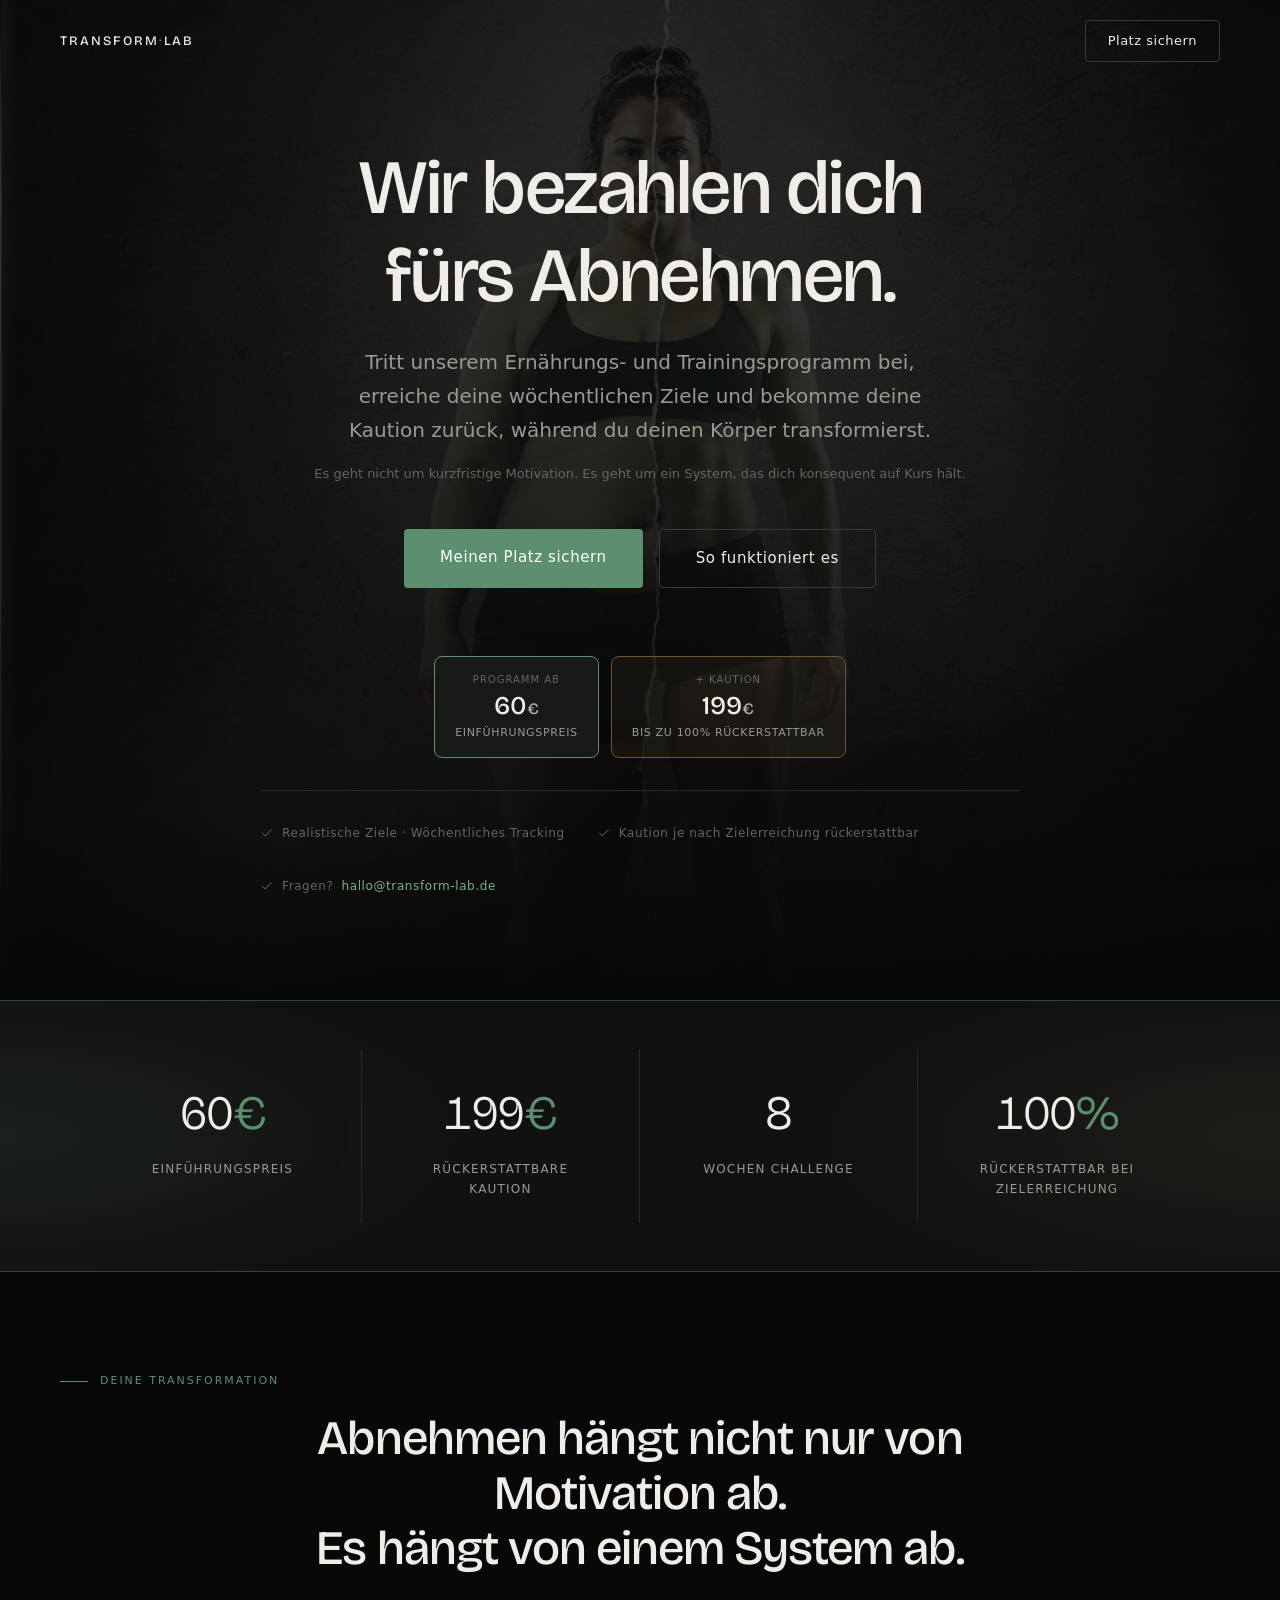
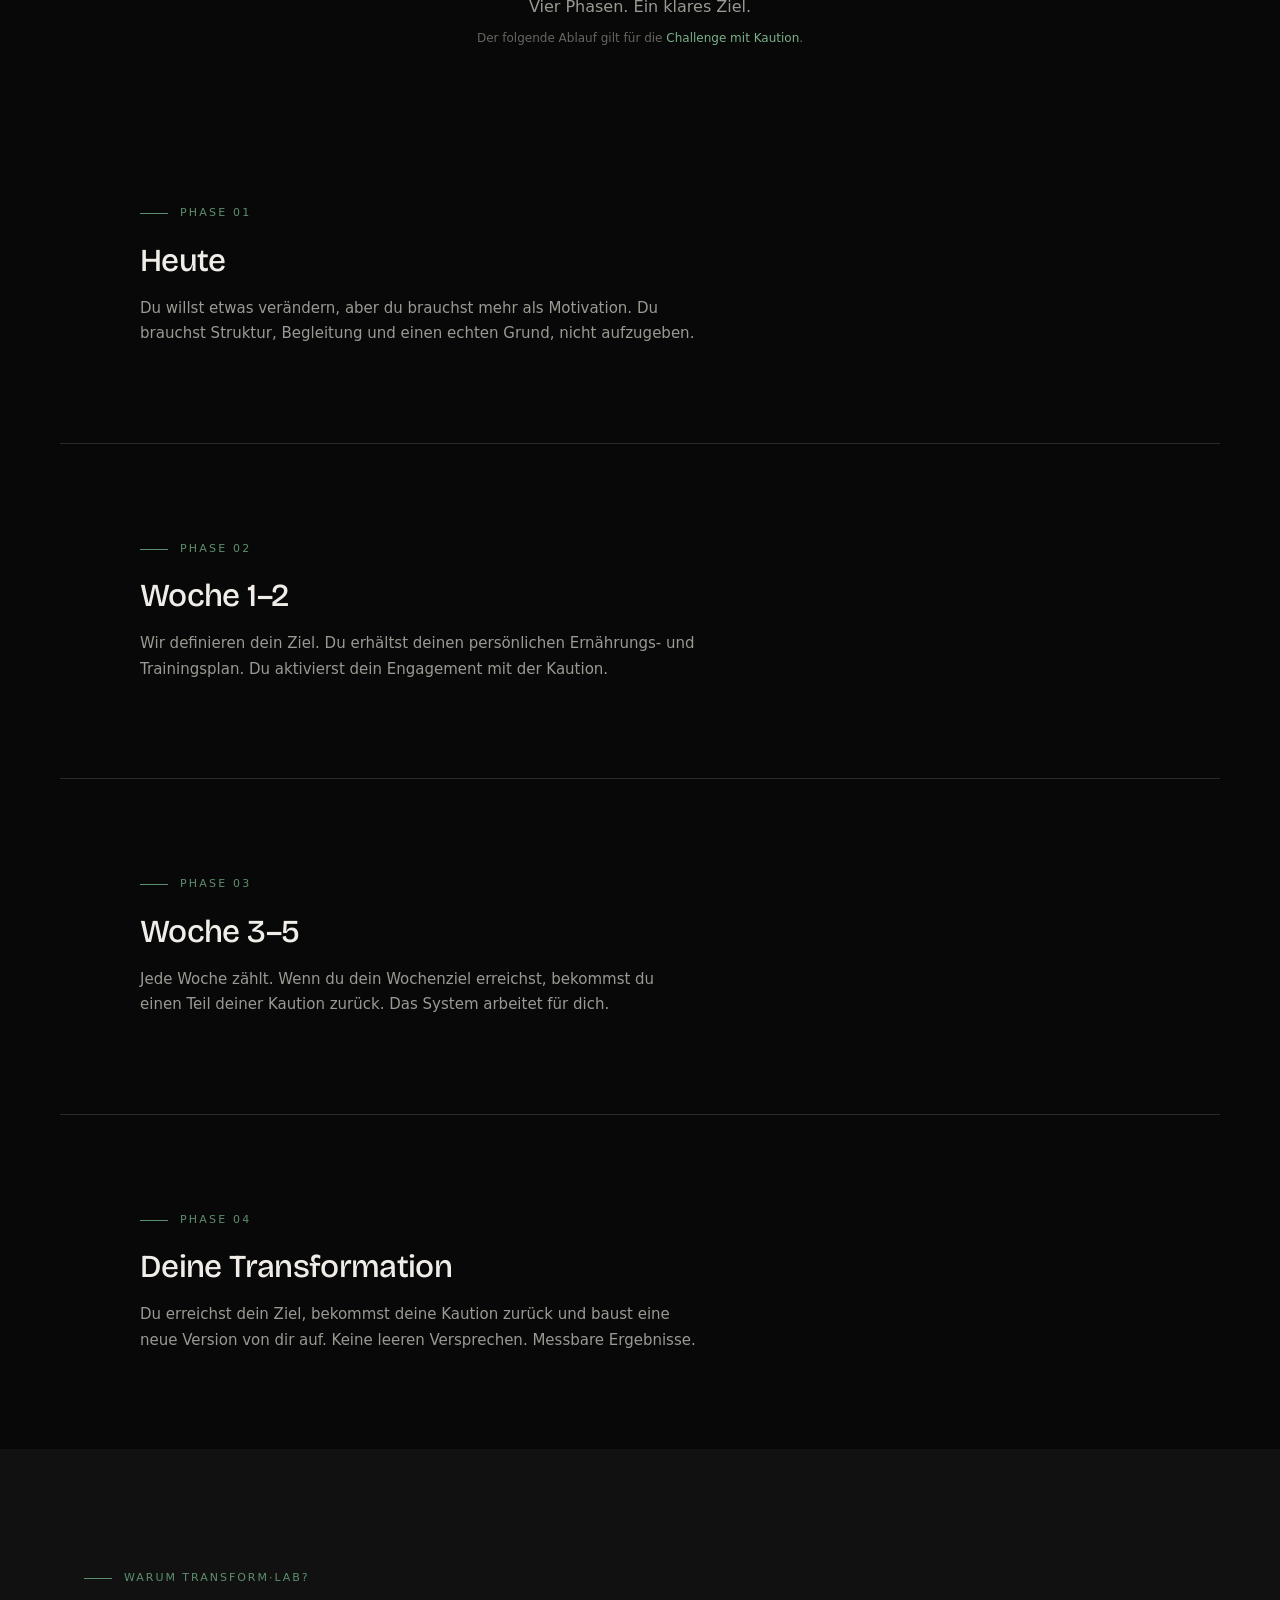
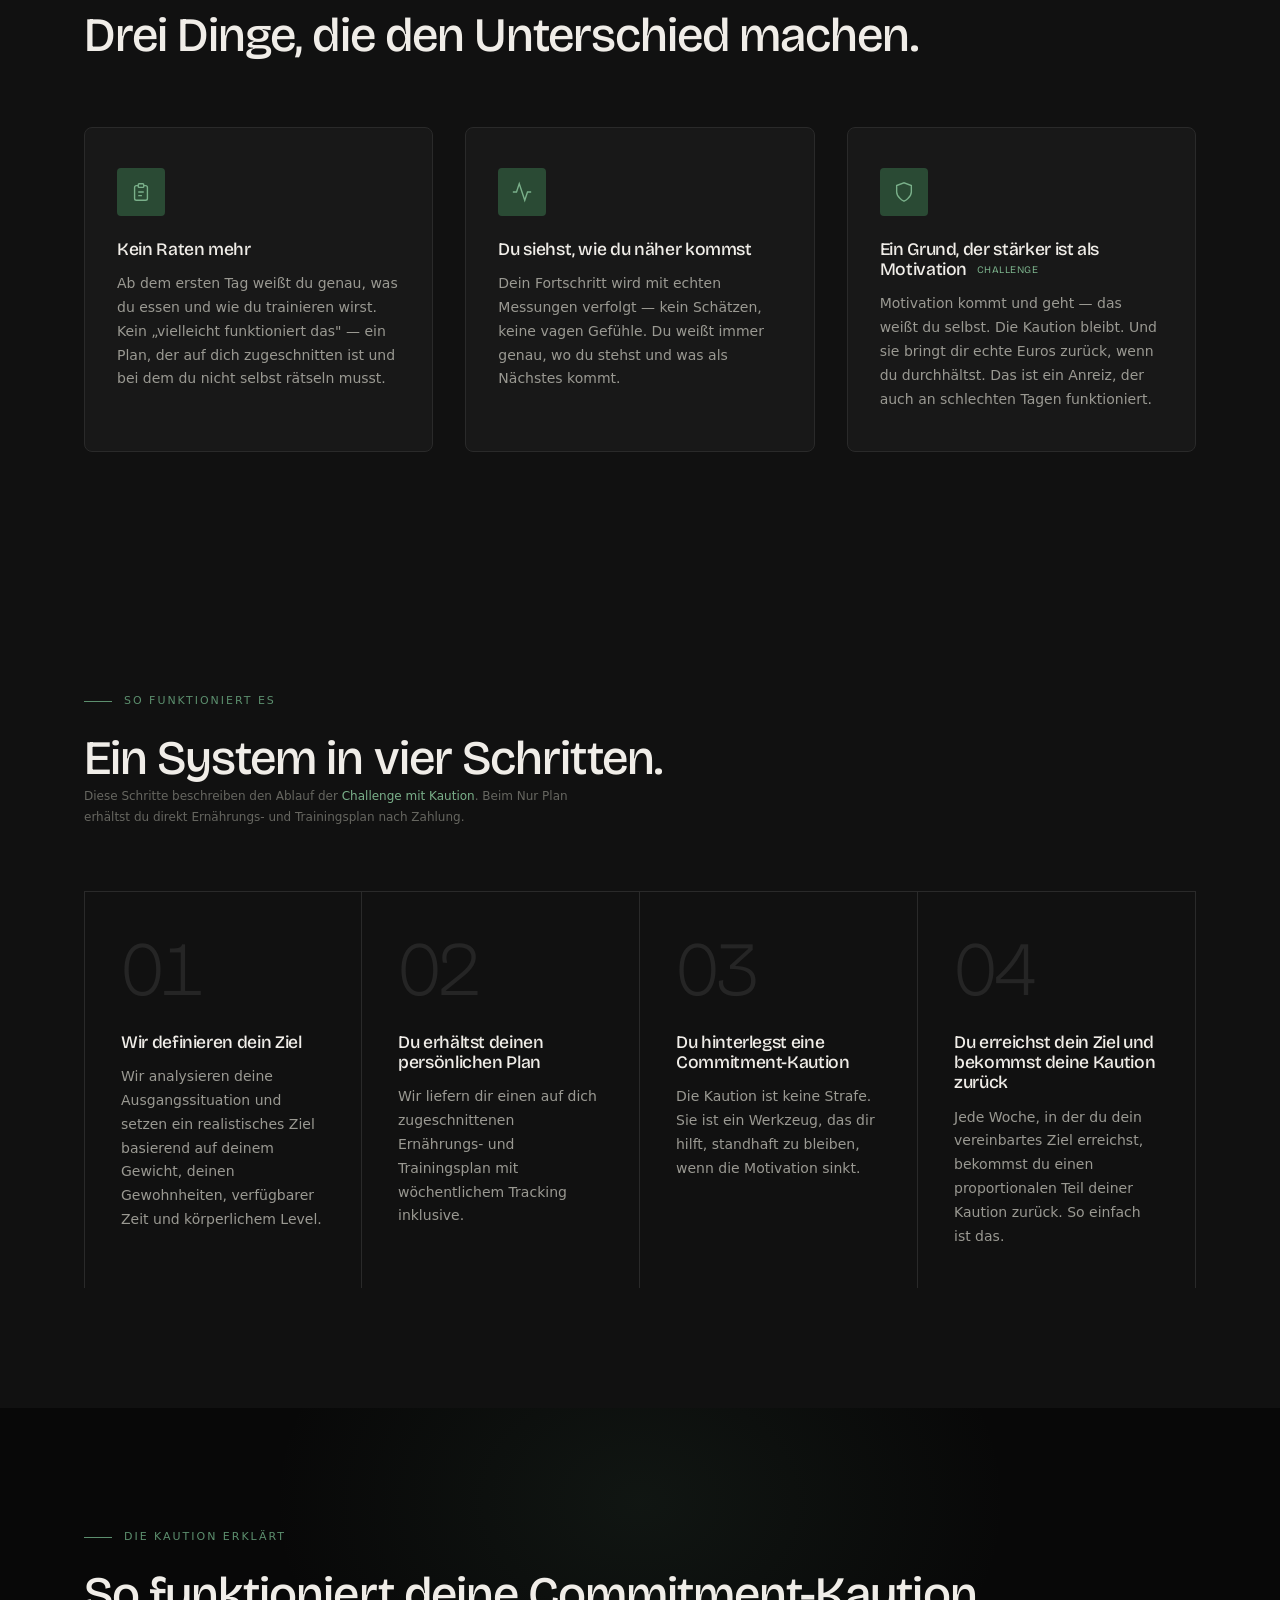
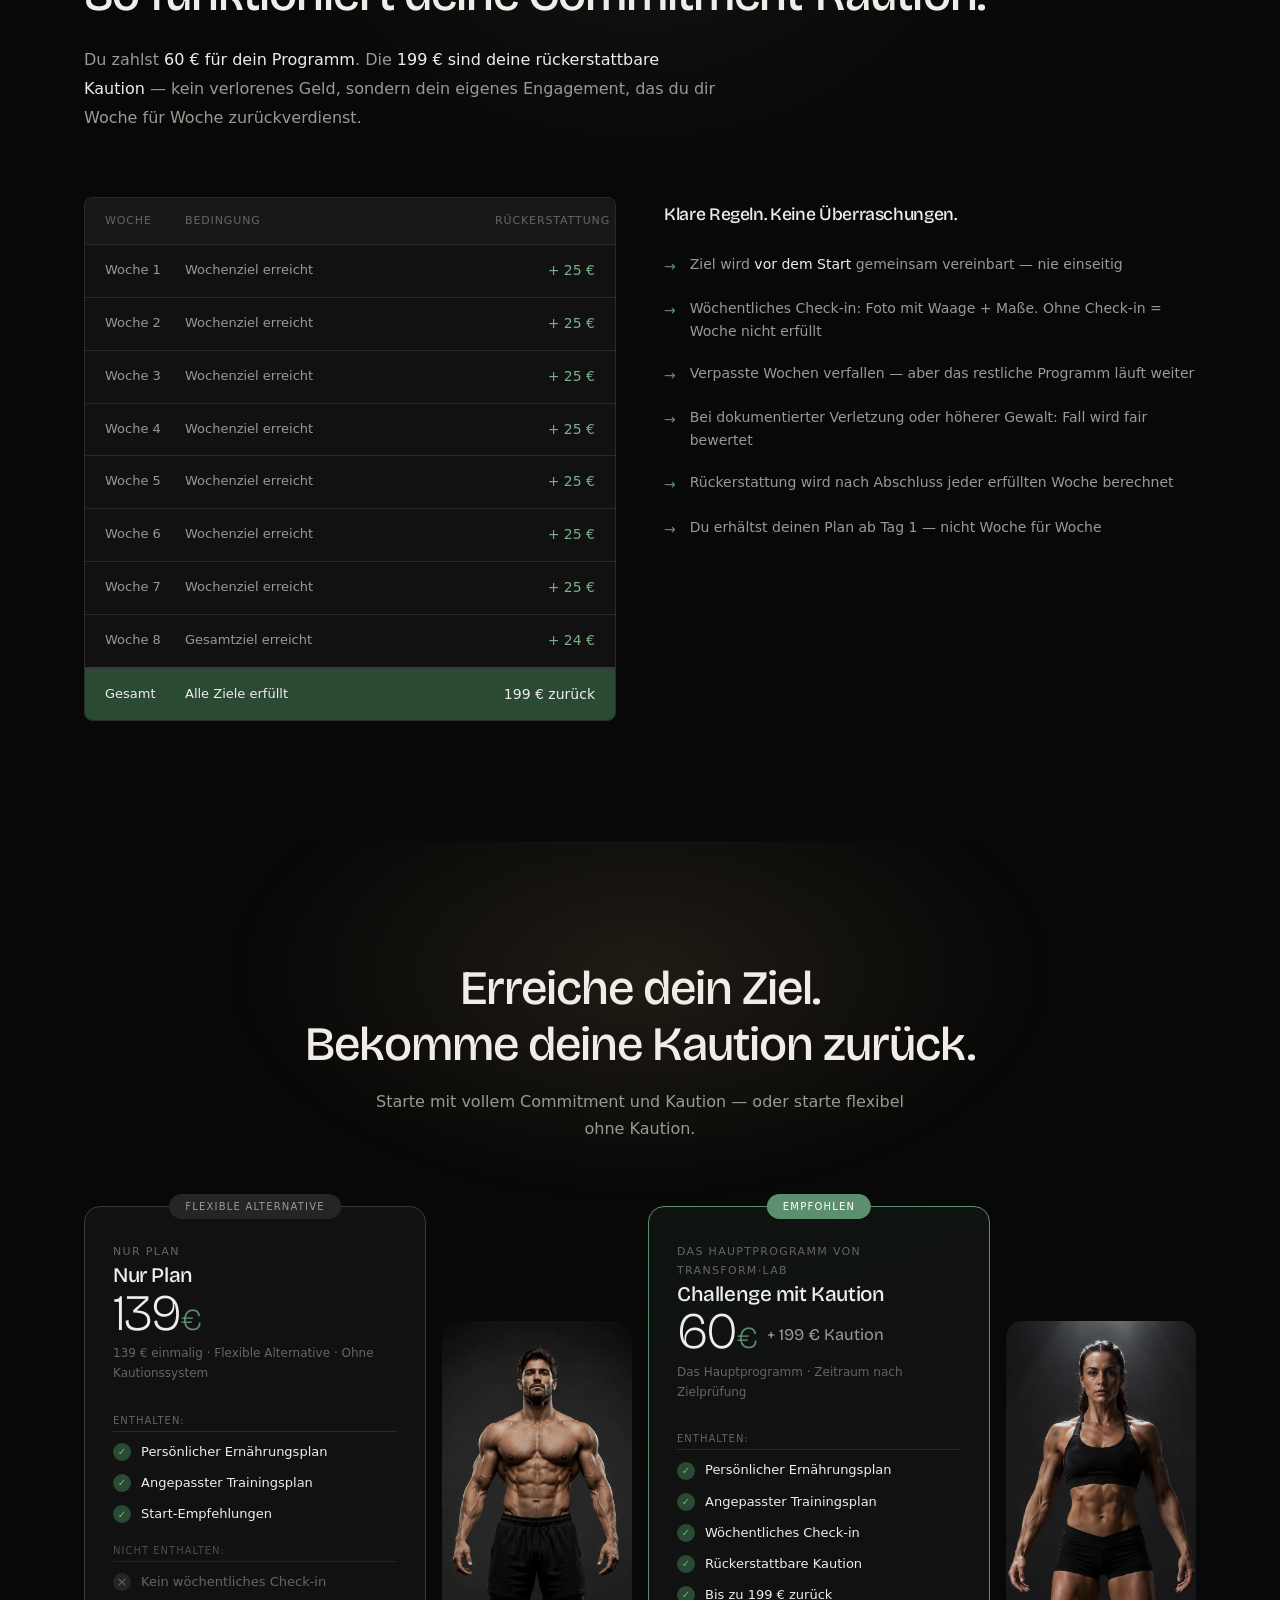
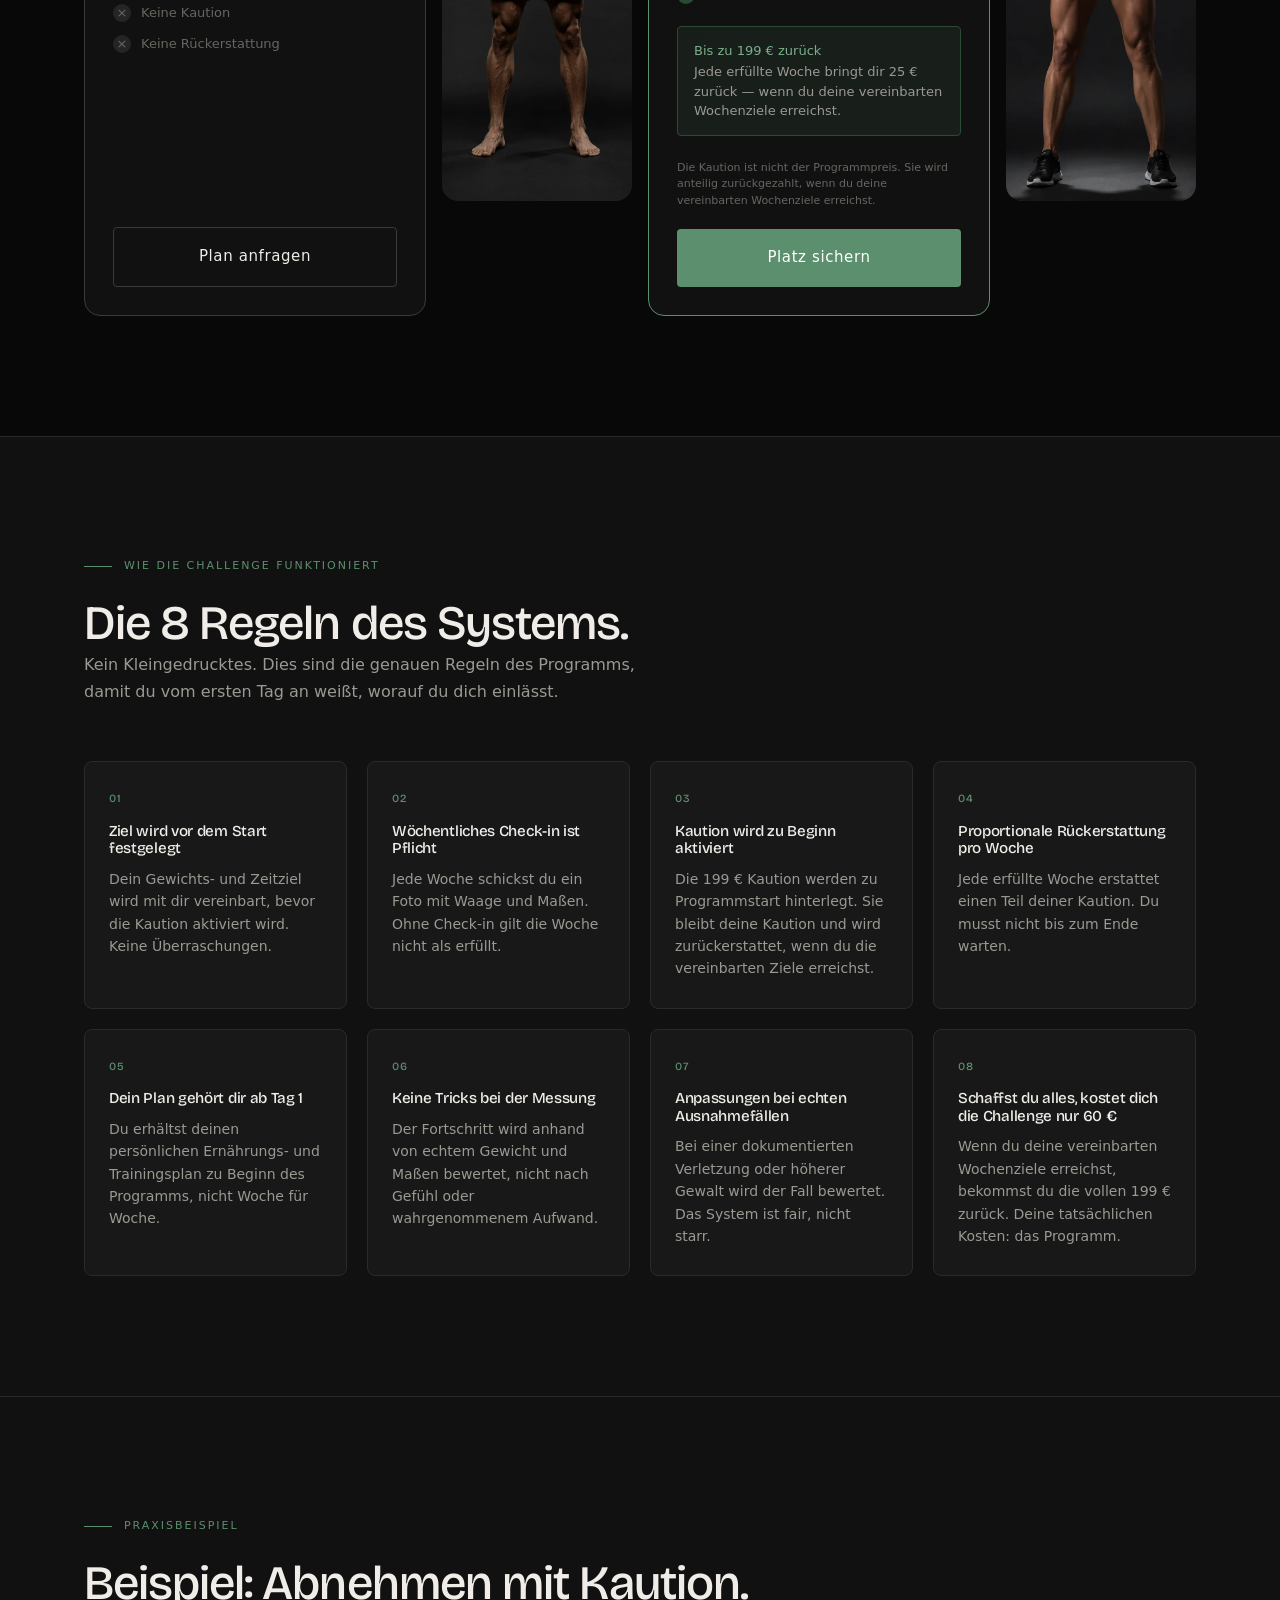
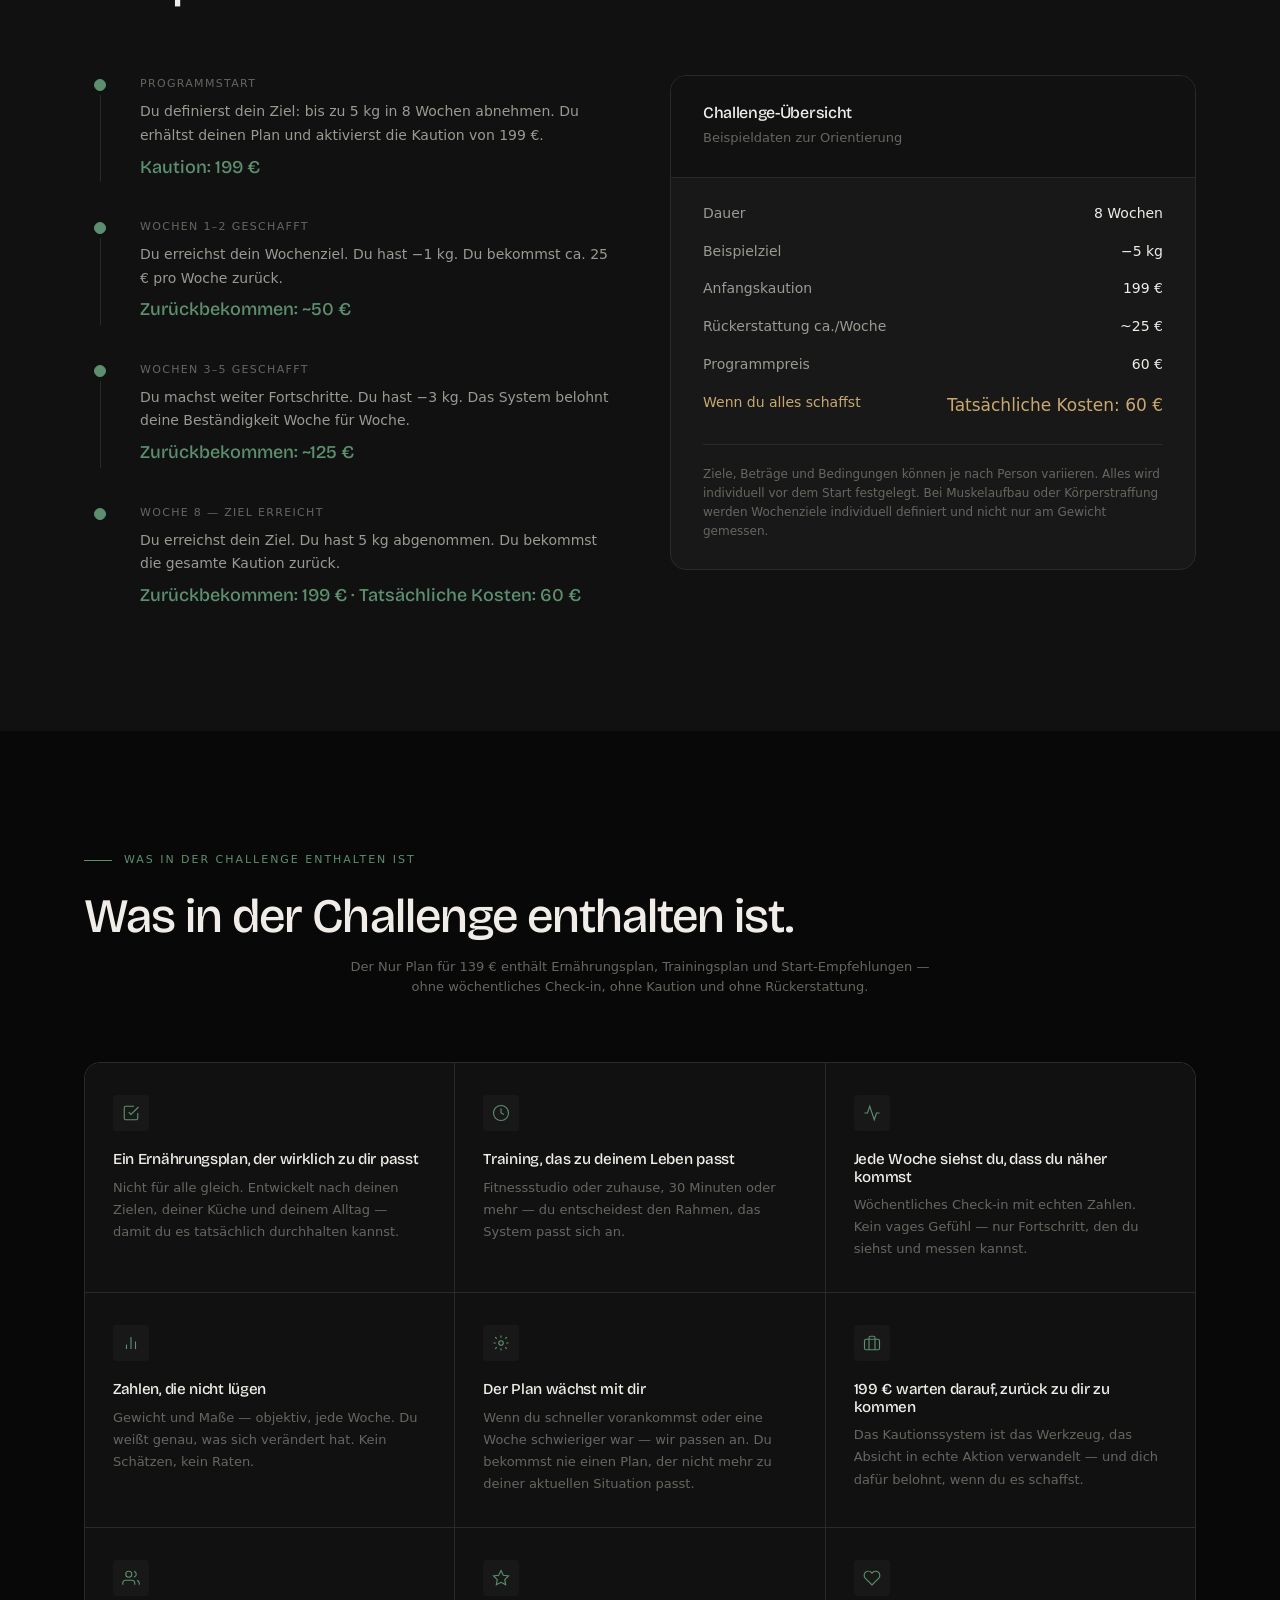
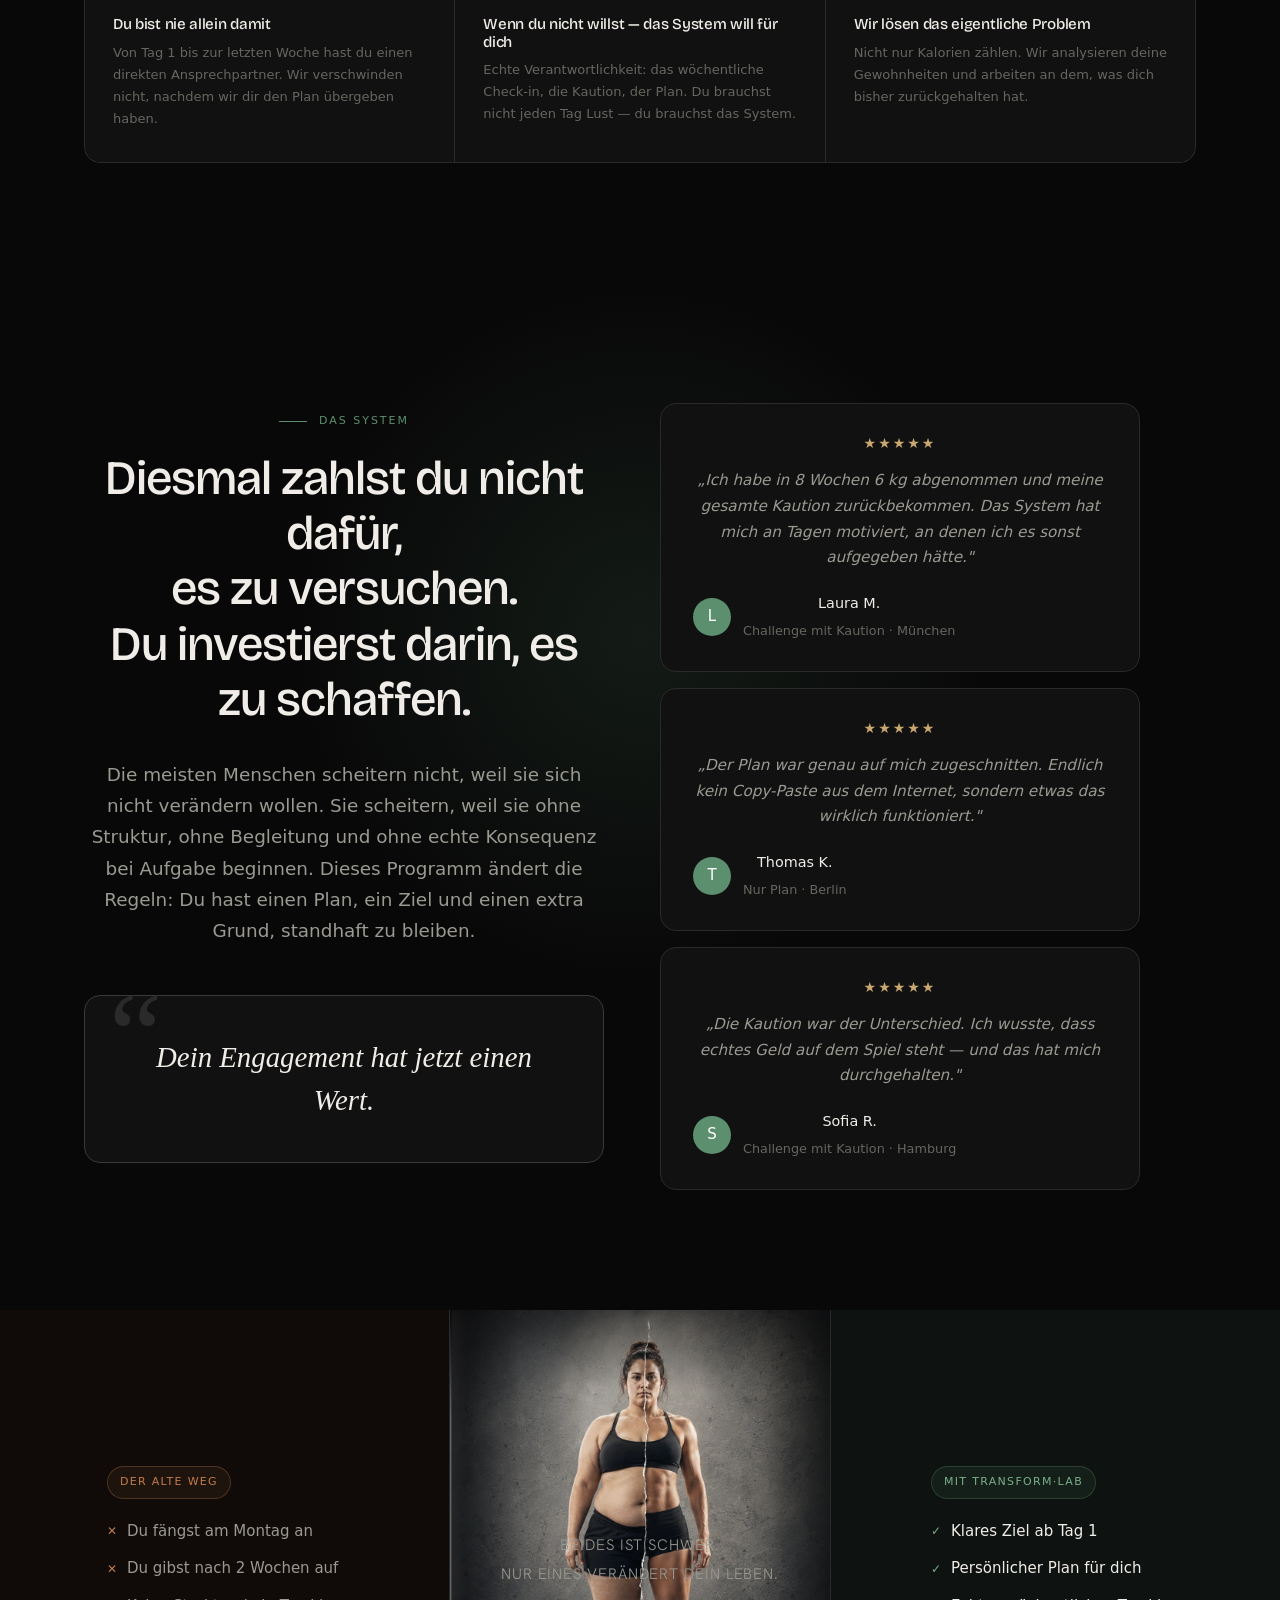
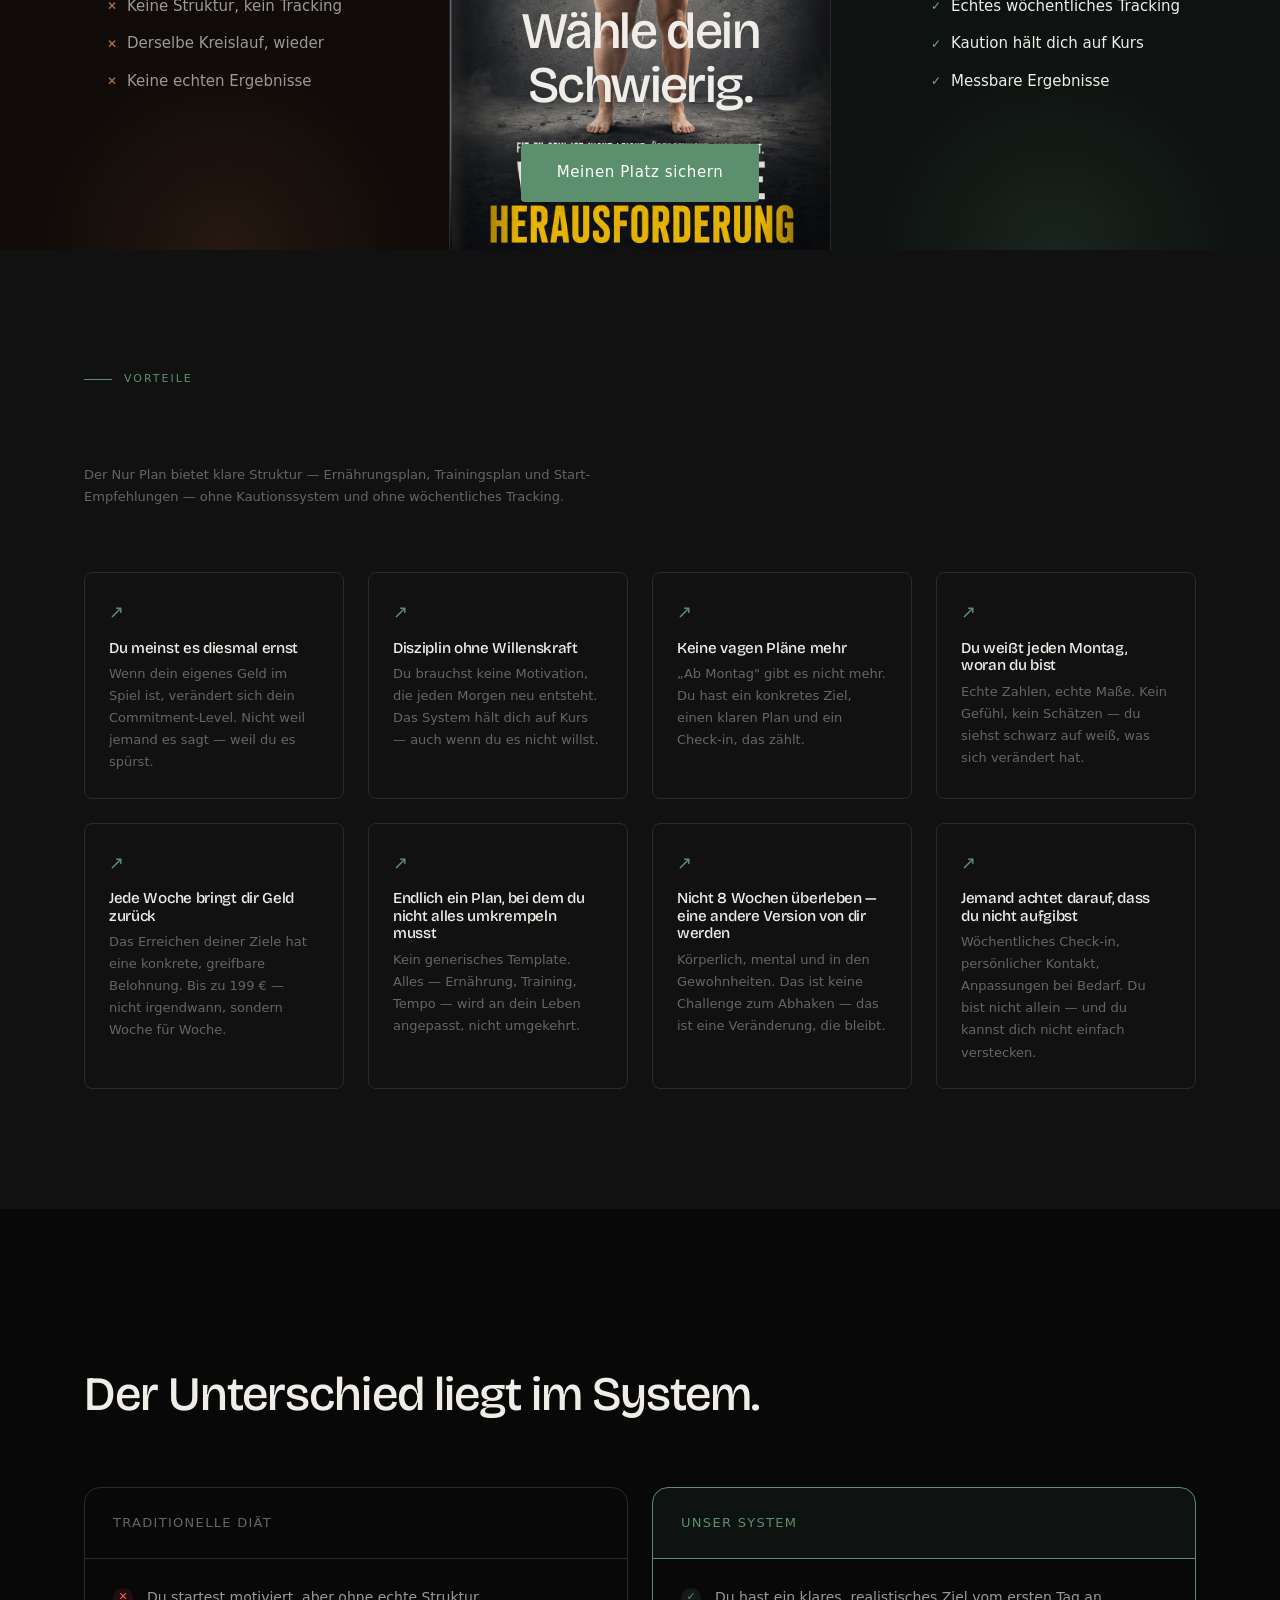
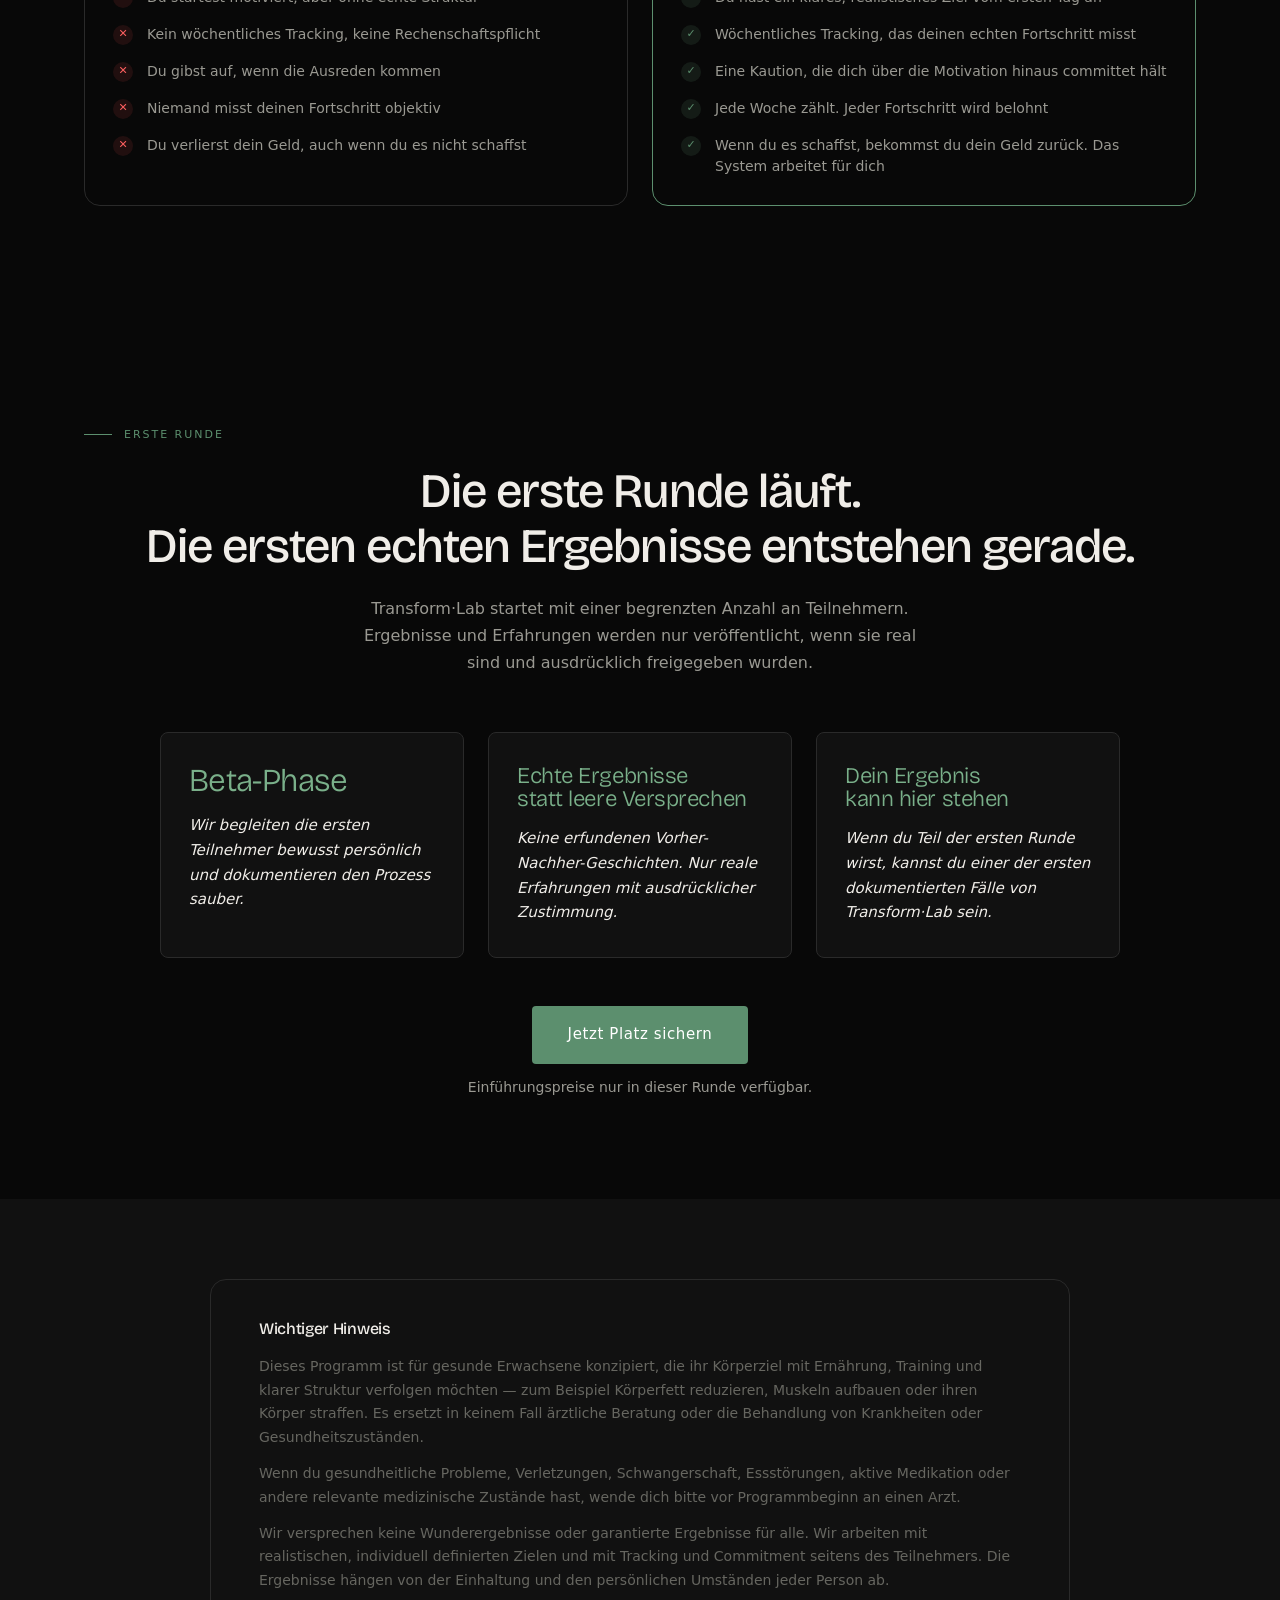
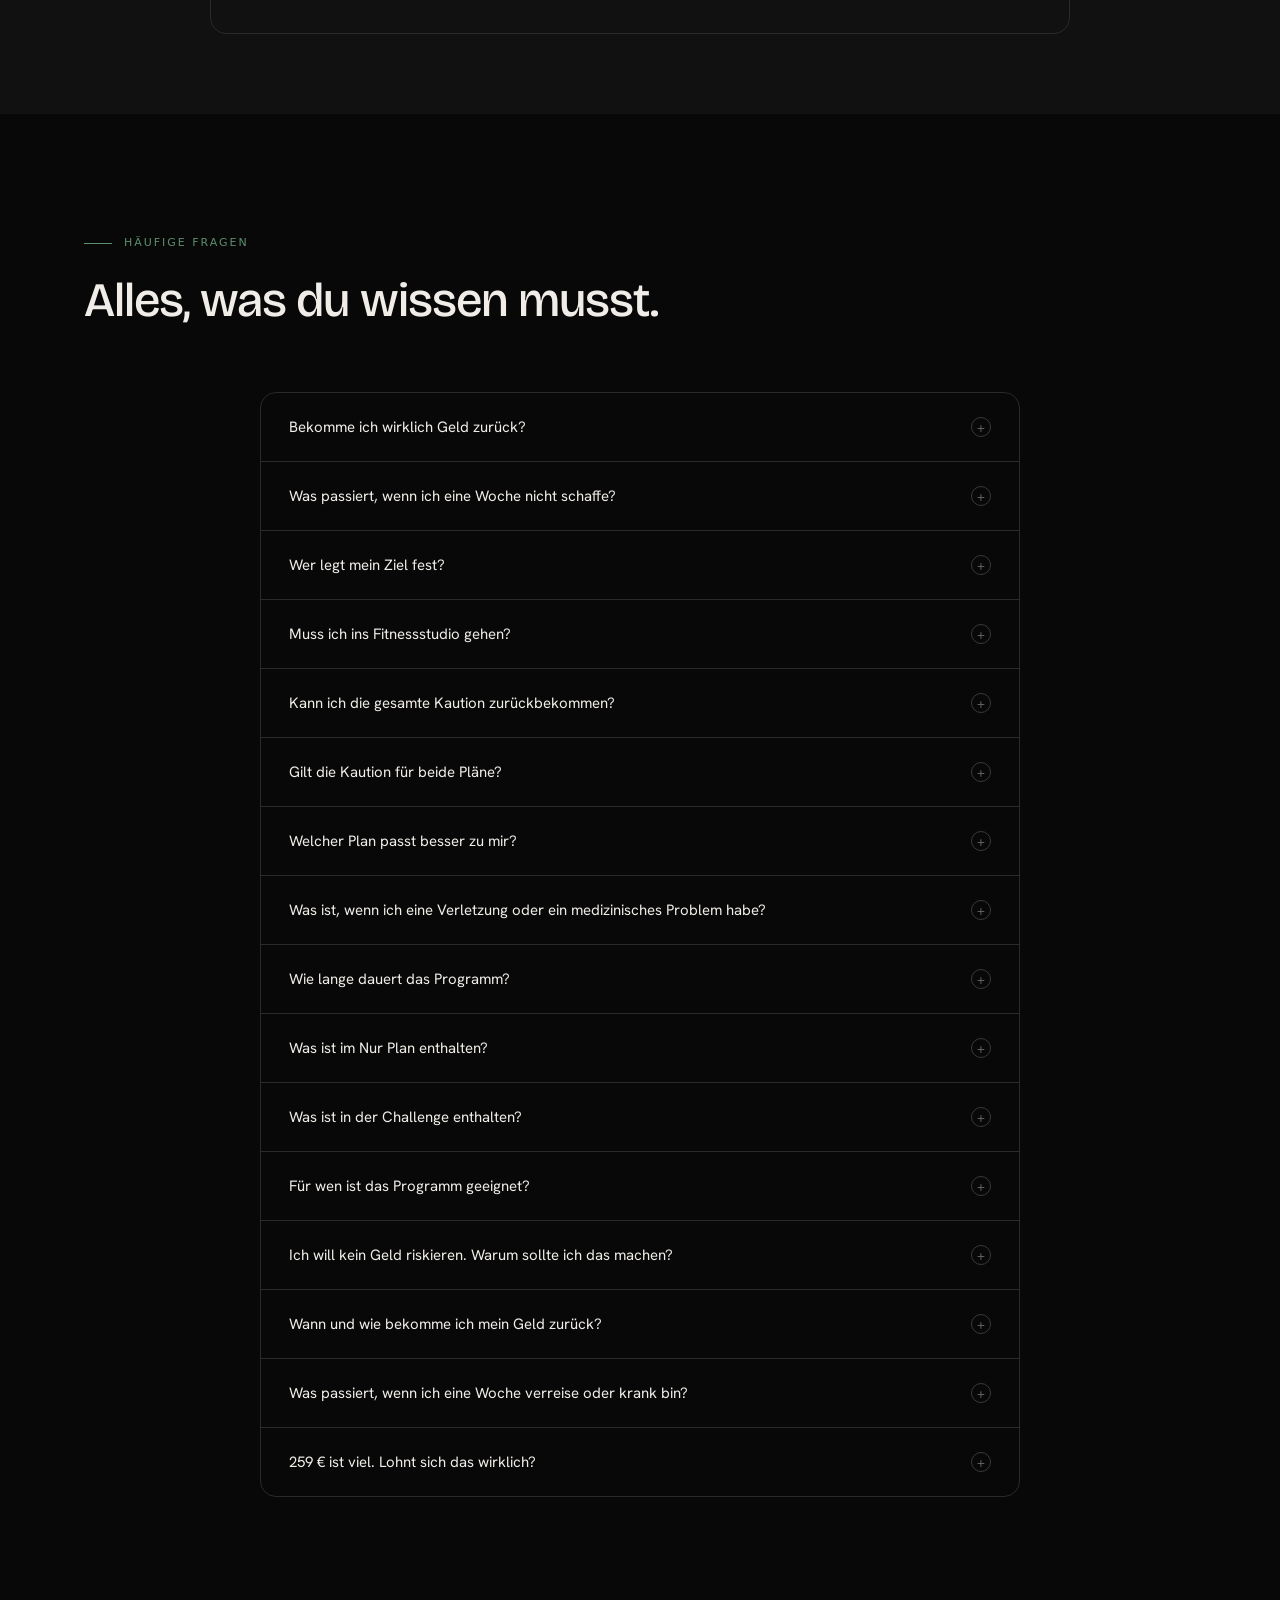
==== commit e6ae3bb2: "Replace floating words animation with testimonial cards" ====
--- a/index.html
+++ b/index.html
@@ -728,30 +728,40 @@
           </div>
         </div>
 
-        <div class="emotional-media reveal reveal-delay-2" aria-hidden="true">
-          <div class="avatar-card">
-            <div class="avatar-card-inner">
-              <div class="avatar-card-front">
-                <picture>
-                  <source srcset="assets/atleta-hombre.webp" type="image/webp">
-                  <img src="assets/atleta-hombre.png" alt="" class="emotional-img" loading="lazy">
-                </picture>
-              </div>
-              <div class="avatar-card-back">
-                <picture>
-                  <source srcset="assets/atleta-mujer.webp" type="image/webp">
-                  <img src="assets/atleta-mujer.png" alt="" class="emotional-img" loading="lazy">
-                </picture>
-              </div>
-            </div>
-          </div>
-          <span class="floating-word fw-1">Disziplin</span>
-          <span class="floating-word fw-2">Fortschritt</span>
-          <span class="floating-word fw-3">Stärke</span>
-          <span class="floating-word fw-4">Willen</span>
-          <span class="floating-word fw-5">Fokus</span>
-          <span class="floating-word fw-6">Ausdauer</span>
-          <span class="floating-word fw-7">Energie</span>
+        <div class="testimonials-stack reveal reveal-delay-2">
+          <div class="testimonial-card">
+            <div class="testimonial-stars">★★★★★</div>
+            <p class="testimonial-text">„Ich habe in 8 Wochen 6 kg abgenommen und meine gesamte Kaution zurückbekommen. Das System hat mich an Tagen motiviert, an denen ich es sonst aufgegeben hätte."</p>
+            <div class="testimonial-author">
+              <div class="testimonial-avatar">L</div>
+              <div>
+                <strong>Laura M.</strong>
+                <span>Challenge mit Kaution · München</span>
+              </div>
+            </div>
+          </div>
+          <div class="testimonial-card">
+            <div class="testimonial-stars">★★★★★</div>
+            <p class="testimonial-text">„Der Plan war genau auf mich zugeschnitten. Endlich kein Copy-Paste aus dem Internet, sondern etwas das wirklich funktioniert."</p>
+            <div class="testimonial-author">
+              <div class="testimonial-avatar">T</div>
+              <div>
+                <strong>Thomas K.</strong>
+                <span>Nur Plan · Berlin</span>
+              </div>
+            </div>
+          </div>
+          <div class="testimonial-card">
+            <div class="testimonial-stars">★★★★★</div>
+            <p class="testimonial-text">„Die Kaution war der Unterschied. Ich wusste, dass echtes Geld auf dem Spiel steht — und das hat mich durchgehalten."</p>
+            <div class="testimonial-author">
+              <div class="testimonial-avatar">S</div>
+              <div>
+                <strong>Sofia R.</strong>
+                <span>Challenge mit Kaution · Hamburg</span>
+              </div>
+            </div>
+          </div>
         </div>
       </div>
     </section>
--- a/css/styles.css
+++ b/css/styles.css
@@ -617,105 +617,38 @@
   background: radial-gradient(ellipse at center, rgba(92,143,110,.14) 0%, transparent 70%);
   pointer-events: none;
 }
-.emotional-grid { display: flex; flex-direction: column; align-items: center; gap: 56px; }
-.emotional-content { position: relative; z-index: 1; max-width: 740px; margin: 0 auto; }
+.emotional-grid { display: flex; flex-direction: row; align-items: flex-start; gap: 56px; }
+.emotional-content { position: relative; z-index: 1; flex: 1; max-width: 520px; }
 .emotional-content h2 { margin-bottom: 32px; }
 .emotional-content > p { font-size: clamp(1rem, 1.8vw, 1.15rem); margin-bottom: 48px; }
-
-.emotional-media { position: relative; width: 260px; flex-shrink: 0; }
-.avatar-card {
-  width: 100%; perspective: 1000px; border-radius: var(--radius-xl);
-}
-.avatar-card-inner {
-  position: relative; width: 100%;
-  transform-style: preserve-3d;
-  animation: cardFlip 9s ease-in-out infinite;
-  border-radius: var(--radius-xl);
-}
-.avatar-card-front,
-.avatar-card-back {
-  width: 100%; border-radius: var(--radius-xl); overflow: hidden;
-  backface-visibility: hidden; -webkit-backface-visibility: hidden;
-}
-.avatar-card-back {
-  position: absolute; inset: 0;
-  transform: rotateY(180deg);
-}
-.emotional-img {
-  width: 100%; height: auto; display: block;
-  filter: grayscale(.15) contrast(1.05);
-  border: 1px solid var(--border-light); border-radius: var(--radius-xl);
-}
-@keyframes cardFlip {
-  0%   { transform: rotateY(0deg); }
-  8%   { transform: rotateY(0deg); }
-  42%  { transform: rotateY(180deg); }
-  58%  { transform: rotateY(180deg); }
-  92%  { transform: rotateY(360deg); }
-  100% { transform: rotateY(360deg); }
-}
-.emotional-media {
-  --orbit-rx: 195px; --orbit-ry: 265px;
-}
-.floating-word {
-  position: absolute; top: 50%; left: 50%; display: inline-flex; align-items: center;
-  background: rgba(17,17,17,.88); backdrop-filter: blur(6px);
-  border: 1px solid var(--border-light); border-radius: 100px;
-  padding: 14px 28px; font-size: 16px; font-weight: 500;
-  letter-spacing: .06em; text-transform: uppercase; color: var(--text-muted);
-  white-space: nowrap; cursor: default; z-index: 2;
-  animation: orbitWords 28s linear infinite;
-  transition: color .25s cubic-bezier(.4,0,.2,1), border-color .25s cubic-bezier(.4,0,.2,1),
-              background .25s cubic-bezier(.4,0,.2,1);
-}
-.floating-word:hover {
-  color: #fff; border-color: var(--green);
-  background: rgba(92,143,110,.18);
-  box-shadow: 0 0 22px rgba(92,143,110,.55), inset 0 0 10px rgba(92,143,110,.1);
-  text-shadow: 0 0 12px rgba(92,143,110,.9);
-}
-/* 7 palabras equidistantes en el mismo círculo — mismo radio, misma velocidad */
-.fw-1 { animation-delay: calc(-28s / 7 * 0); }
-.fw-2 { animation-delay: calc(-28s / 7 * 1); }
-.fw-3 { animation-delay: calc(-28s / 7 * 2); }
-.fw-4 { animation-delay: calc(-28s / 7 * 3); }
-.fw-5 { animation-delay: calc(-28s / 7 * 4); }
-.fw-6 { animation-delay: calc(-28s / 7 * 5); }
-.fw-7 { animation-delay: calc(-28s / 7 * 6); }
-
-/* Orbita circular completa alrededor de la imagen: arriba (atras) -> lateral
-   -> abajo (delante) -> lateral -> arriba (atras), pasando por las 4 caras. */
-@keyframes orbitWords {
-  0%      { transform: translate(-50%, calc(-50% + (var(--orbit-ry) * -1))); }
-  8.33%   { transform: translate(calc(-50% + (var(--orbit-rx) * 0.5)),    calc(-50% + (var(--orbit-ry) * -0.866))); }
-  16.67%  { transform: translate(calc(-50% + (var(--orbit-rx) * 0.866)),  calc(-50% + (var(--orbit-ry) * -0.5))); }
-  25%     { transform: translate(calc(-50% + var(--orbit-rx)),            -50%); }
-  33.33%  { transform: translate(calc(-50% + (var(--orbit-rx) * 0.866)),  calc(-50% + (var(--orbit-ry) * 0.5))); }
-  41.67%  { transform: translate(calc(-50% + (var(--orbit-rx) * 0.5)),    calc(-50% + (var(--orbit-ry) * 0.866))); }
-  50%     { transform: translate(-50%, calc(-50% + var(--orbit-ry))); }
-  58.33%  { transform: translate(calc(-50% + (var(--orbit-rx) * -0.5)),   calc(-50% + (var(--orbit-ry) * 0.866))); }
-  66.67%  { transform: translate(calc(-50% + (var(--orbit-rx) * -0.866)), calc(-50% + (var(--orbit-ry) * 0.5))); }
-  75%     { transform: translate(calc(-50% - var(--orbit-rx)),            -50%); }
-  83.33%  { transform: translate(calc(-50% + (var(--orbit-rx) * -0.866)), calc(-50% + (var(--orbit-ry) * -0.5))); }
-  91.67%  { transform: translate(calc(-50% + (var(--orbit-rx) * -0.5)),   calc(-50% + (var(--orbit-ry) * -0.866))); }
-  100%    { transform: translate(-50%, calc(-50% + (var(--orbit-ry) * -1))); }
-}
-.floating-word:hover { animation-play-state: paused; }
-
-@media (max-width: 480px) {
-  .floating-word { font-size: 13px; padding: 10px 20px; }
-  .emotional-media { --orbit-rx: 90px; --orbit-ry: 100px; }
-}
-@media (prefers-reduced-motion: reduce) {
-  .floating-word { animation: none; z-index: 2; }
-  .fw-1 { transform: translate(-50%, calc(-50% - var(--orbit-ry))); }
-  .fw-2 { transform: translate(calc(-50% + var(--orbit-rx)), -50%); }
-  .fw-3 { transform: translate(-50%, calc(-50% + var(--orbit-ry))); }
-  .fw-4 { transform: translate(calc(-50% - var(--orbit-rx)), -50%); }
-  .fw-5 { transform: translate(calc(-50% + var(--orbit-rx) * 0.7), calc(-50% - var(--orbit-ry) * 0.7)); }
-  .fw-6 { transform: translate(calc(-50% - var(--orbit-rx) * 0.7), calc(-50% + var(--orbit-ry) * 0.7)); }
-  .fw-7 { transform: translate(calc(-50% + var(--orbit-rx) * 0.7), calc(-50% + var(--orbit-ry) * 0.7)); }
-}
+@media (max-width: 860px) {
+  .emotional-grid { flex-direction: column; align-items: center; }
+  .emotional-content { max-width: 100%; }
+  .testimonials-stack { max-width: 100%; width: 100%; }
+}
+
+.testimonials-stack {
+  display: flex; flex-direction: column; gap: 16px; flex: 1; max-width: 480px;
+}
+.testimonial-card {
+  background: var(--surface); border: 1px solid var(--border);
+  border-radius: var(--radius-xl); padding: 28px 32px;
+  transition: transform .3s cubic-bezier(.4,0,.2,1), border-color .3s cubic-bezier(.4,0,.2,1);
+}
+.testimonial-card:hover {
+  transform: translateY(-4px); border-color: var(--green);
+}
+.testimonial-stars { color: var(--gold, #c9a870); font-size: 14px; margin-bottom: 12px; letter-spacing: 2px; }
+.testimonial-text { color: var(--text-muted); font-size: .95rem; line-height: 1.7; margin-bottom: 20px; font-style: italic; }
+.testimonial-author { display: flex; align-items: center; gap: 12px; }
+.testimonial-avatar {
+  width: 38px; height: 38px; border-radius: 50%;
+  background: var(--green); color: #fff;
+  display: flex; align-items: center; justify-content: center;
+  font-size: 15px; font-weight: 500; flex-shrink: 0;
+}
+.testimonial-author strong { display: block; font-size: .9rem; color: var(--text); font-weight: 500; }
+.testimonial-author span { font-size: .8rem; color: var(--text-dim); }
 .quote-block {
   border: 1px solid var(--border-light); border-radius: var(--radius-xl);
   padding: 40px 48px; position: relative; background: var(--surface);
